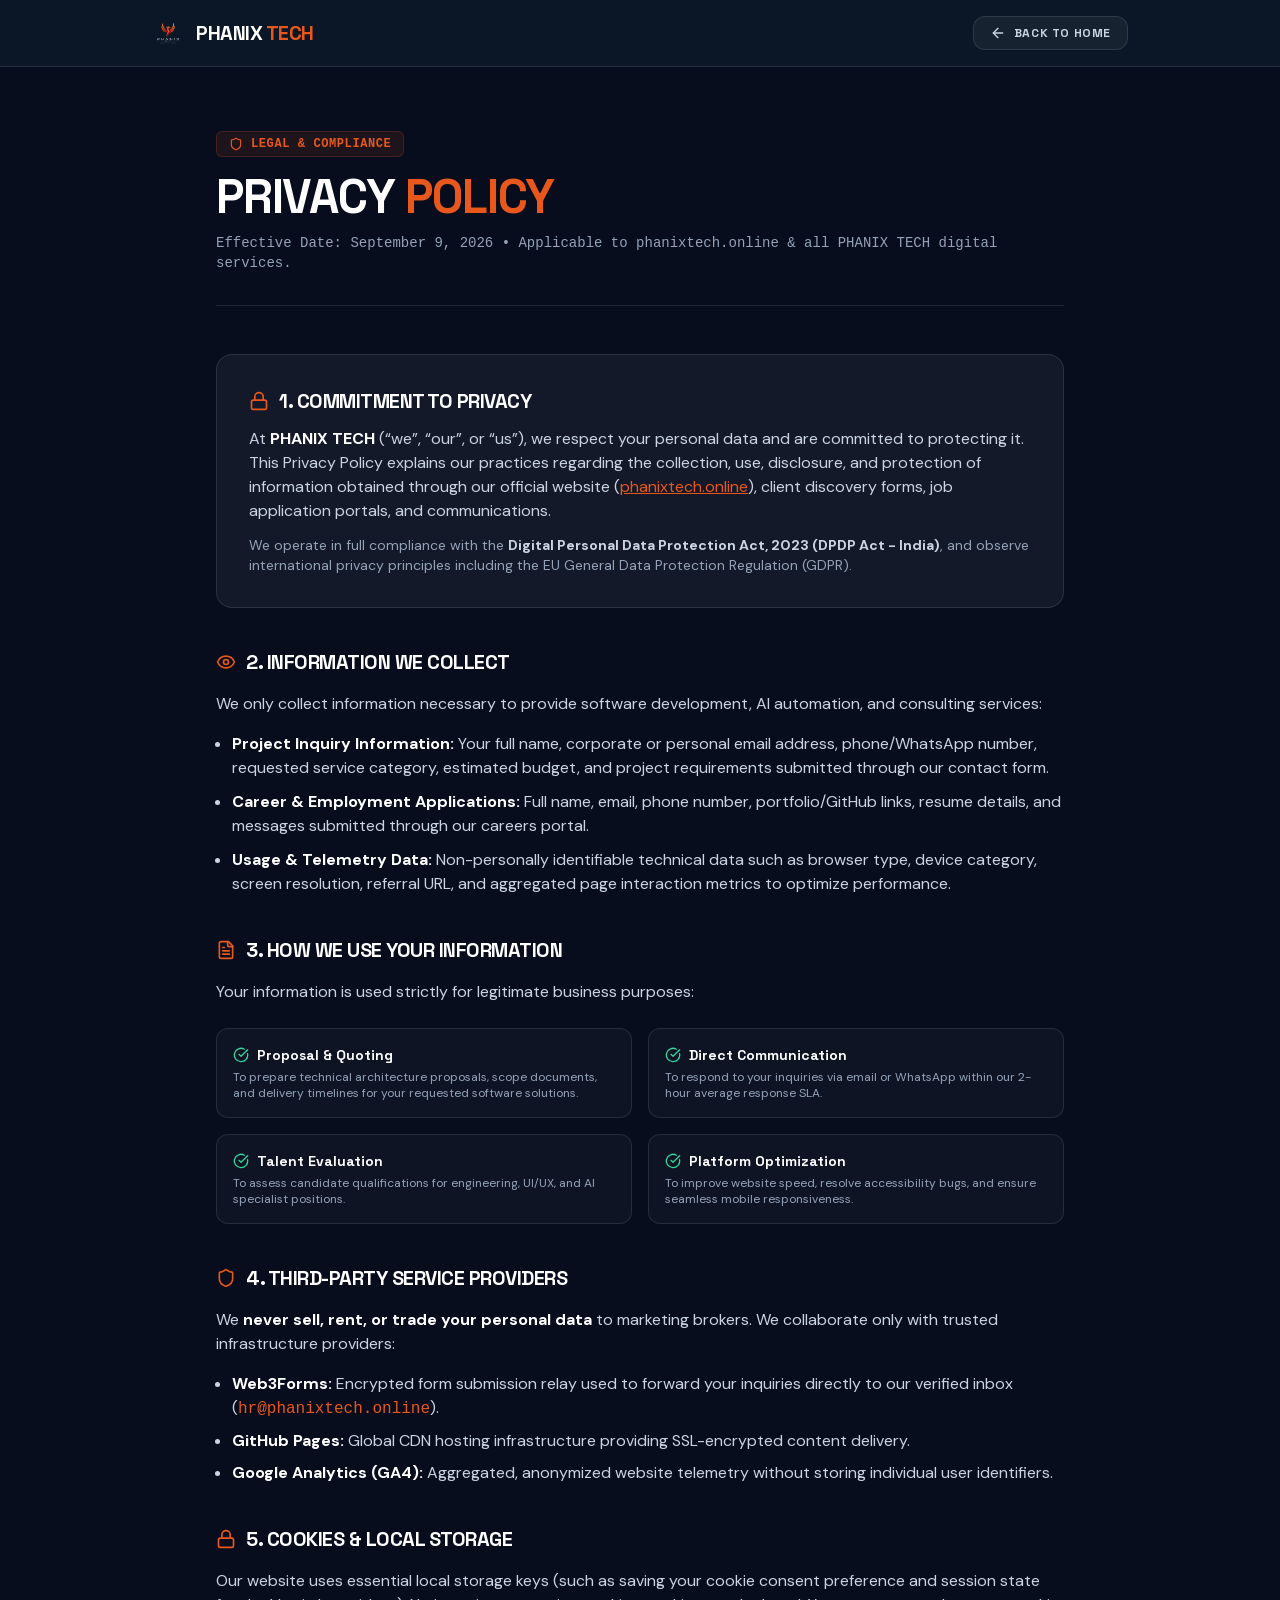
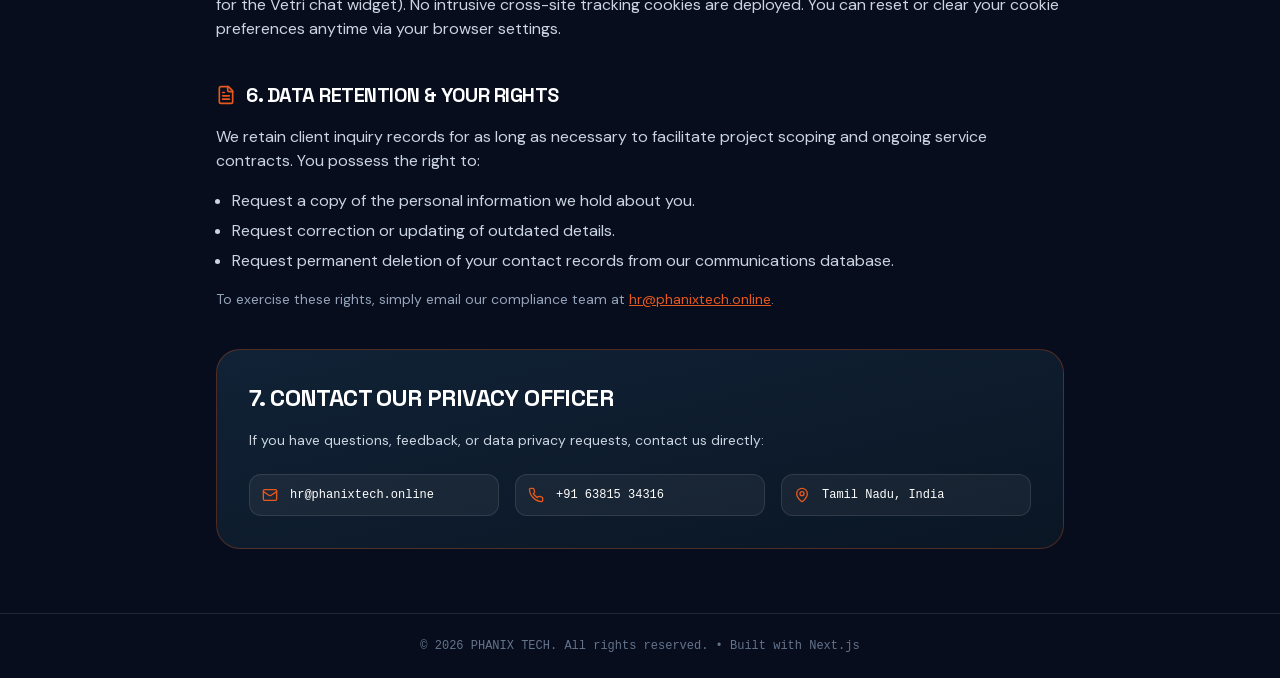
==== privacy/index.html @ a199fb68 "Deploy: Privacy Policy, Terms of Service, Custom 404, FAQ, Cookie Consent, Analytics, and A11y enhan" ====
<!DOCTYPE html><!--jfSgI5BWnpPfGUv2suIYx--><html lang="en" class="__variable_49a339 __variable_0eeb07 scroll-smooth"><head><meta charSet="utf-8"/><meta name="viewport" content="width=device-width, initial-scale=1"/><link rel="preload" as="image" href="/logo.png"/><link rel="stylesheet" href="/_next/static/css/935565c6f9d29721.css" data-precedence="next"/><link rel="preload" as="script" fetchPriority="low" href="/_next/static/chunks/webpack-b0b1627f0316878c.js"/><script src="/_next/static/chunks/4bd1b696-c023c6e3521b1417.js" async=""></script><script src="/_next/static/chunks/255-a70cfdedd3f61710.js" async=""></script><script src="/_next/static/chunks/main-app-d34550a352e0b92a.js" async=""></script><script src="/_next/static/chunks/619-ba102abea3e3d0e4.js" async=""></script><script src="/_next/static/chunks/15-647eaaa3224d9a34.js" async=""></script><script src="/_next/static/chunks/app/layout-637c2fea5d362749.js" async=""></script><script src="/_next/static/chunks/app/not-found-fe9af5b3223f5346.js" async=""></script><script src="/_next/static/chunks/app/privacy/page-56f212fd9b2b3a34.js" async=""></script><link rel="preload" href="https://www.googletagmanager.com/gtag/js?id=G-PHANIXTECH1" as="script"/><link rel="icon" type="image/png" href="/logo.png"/><title>Privacy Policy | PHANIX TECH</title><meta name="description" content="Privacy Policy and Data Protection standards of PHANIX TECH. Learn how we handle your inquiries, personal data, and website telemetry."/><meta name="author" content="PHANIX TECH"/><meta name="keywords" content="PHANIX TECH,phanixtech,web development company tamil nadu,ai automation agency,full stack developer portfolio,3d webgl website,react next.js studio"/><link rel="canonical" href="https://phanixtech.online/privacy"/><meta property="og:title" content="PHANIX TECH — Web Development, AI Automation &amp; Digital Experiences"/><meta property="og:description" content="Tamil Nadu&#x27;s premier digital studio for high-performance websites, 3D interactive web apps, AI chatbots &amp; mobile applications."/><meta property="og:url" content="https://phanixtech.online"/><meta property="og:site_name" content="PHANIX TECH"/><meta property="og:locale" content="en_US"/><meta property="og:image" content="https://phanixtech.online/logo.png"/><meta property="og:image:width" content="512"/><meta property="og:image:height" content="512"/><meta property="og:image:alt" content="PHANIX TECH Logo"/><meta property="og:type" content="website"/><meta name="twitter:card" content="summary_large_image"/><meta name="twitter:title" content="PHANIX TECH — Web Development, AI Automation &amp; Digital Experiences"/><meta name="twitter:description" content="High-performance websites, 3D interactive applications, AI automation &amp; mobile apps by PHANIX TECH."/><meta name="twitter:image" content="https://phanixtech.online/logo.png"/><script type="application/ld+json">{"@context":"https://schema.org","@graph":[{"@type":"Organization","@id":"https://phanixtech.online/#organization","name":"PHANIX TECH","alternateName":["phanixtech","Phanix Tech Studio"],"url":"https://phanixtech.online/","logo":"https://phanixtech.online/logo.png","telephone":"+916381534316","email":"hr@phanixtech.online","address":{"@type":"PostalAddress","addressRegion":"Tamil Nadu","addressCountry":"IN"}},{"@type":"WebSite","@id":"https://phanixtech.online/#website","url":"https://phanixtech.online/","name":"PHANIX TECH"}]}</script><script src="/_next/static/chunks/polyfills-42372ed130431b0a.js" noModule=""></script></head><body class="bg-[#070D1D] text-slate-100 antialiased selection:bg-[#E8581C] selection:text-white font-body"><div hidden=""><!--$--><!--/$--></div><div class="min-h-screen bg-[#070D1D] text-slate-200 font-body selection:bg-[#E8581C] selection:text-white"><header class="border-b border-white/10 bg-[#0D1B2A]/80 backdrop-blur-md sticky top-0 z-50"><div class="max-w-5xl mx-auto px-6 py-4 flex items-center justify-between"><a class="flex items-center gap-3 group" href="/"><img src="/logo.png" alt="PHANIX TECH Logo" class="w-8 h-8 object-contain group-hover:scale-105 transition-transform"/><span class="font-heading font-black text-xl text-white tracking-tight">PHANIX <span class="text-[#E8581C]">TECH</span></span></a><a class="inline-flex items-center gap-2 text-xs font-heading font-bold uppercase tracking-wider text-slate-300 hover:text-[#E8581C] bg-white/5 hover:bg-white/10 px-4 py-2 rounded-xl border border-white/10 transition-all" href="/"><svg xmlns="http://www.w3.org/2000/svg" width="24" height="24" viewBox="0 0 24 24" fill="none" stroke="currentColor" stroke-width="2" stroke-linecap="round" stroke-linejoin="round" class="lucide lucide-arrow-left w-4 h-4"><path d="m12 19-7-7 7-7"></path><path d="M19 12H5"></path></svg><span>Back to Home</span></a></div></header><main class="max-w-4xl mx-auto px-6 py-12 lg:py-16"><div class="mb-12 border-b border-white/10 pb-8"><div class="inline-flex items-center gap-2 px-3 py-1 rounded-md bg-[#E8581C]/10 text-[#E8581C] font-mono text-xs font-bold uppercase tracking-wider mb-4 border border-[#E8581C]/20"><svg xmlns="http://www.w3.org/2000/svg" width="24" height="24" viewBox="0 0 24 24" fill="none" stroke="currentColor" stroke-width="2" stroke-linecap="round" stroke-linejoin="round" class="lucide lucide-shield w-3.5 h-3.5"><path d="M20 13c0 5-3.5 7.5-7.66 8.95a1 1 0 0 1-.67-.01C7.5 20.5 4 18 4 13V6a1 1 0 0 1 1-1c2 0 4.5-1.2 6.24-2.72a1.17 1.17 0 0 1 1.52 0C14.51 3.81 17 5 19 5a1 1 0 0 1 1 1z"></path></svg><span>LEGAL &amp; COMPLIANCE</span></div><h1 class="font-heading text-4xl sm:text-5xl font-black text-white uppercase tracking-tight mb-3">PRIVACY <span class="text-[#E8581C]">POLICY</span></h1><p class="text-slate-400 text-sm font-mono">Effective Date: <!-- -->September 9, 2026<!-- --> • Applicable to phanixtech.online &amp; all PHANIX TECH digital services.</p></div><div class="space-y-10 text-slate-300 text-sm sm:text-base leading-relaxed font-body"><section class="bg-white/5 border border-white/10 p-6 sm:p-8 rounded-2xl"><h2 class="font-heading text-xl font-bold text-white uppercase tracking-tight flex items-center gap-2.5 mb-3"><svg xmlns="http://www.w3.org/2000/svg" width="24" height="24" viewBox="0 0 24 24" fill="none" stroke="currentColor" stroke-width="2" stroke-linecap="round" stroke-linejoin="round" class="lucide lucide-lock w-5 h-5 text-[#E8581C]"><rect width="18" height="11" x="3" y="11" rx="2" ry="2"></rect><path d="M7 11V7a5 5 0 0 1 10 0v4"></path></svg><span>1. Commitment to Privacy</span></h2><p>At <strong class="text-white">PHANIX TECH</strong> (“we”, “our”, or “us”), we respect your personal data and are committed to protecting it. This Privacy Policy explains our practices regarding the collection, use, disclosure, and protection of information obtained through our official website (<a href="https://phanixtech.online" class="text-[#E8581C] underline">phanixtech.online</a>), client discovery forms, job application portals, and communications.</p><p class="mt-3 text-xs sm:text-sm text-slate-400">We operate in full compliance with the <strong class="text-slate-300">Digital Personal Data Protection Act, 2023 (DPDP Act - India)</strong>, and observe international privacy principles including the EU General Data Protection Regulation (GDPR).</p></section><section class="space-y-4"><h2 class="font-heading text-xl font-bold text-white uppercase tracking-tight flex items-center gap-2.5"><svg xmlns="http://www.w3.org/2000/svg" width="24" height="24" viewBox="0 0 24 24" fill="none" stroke="currentColor" stroke-width="2" stroke-linecap="round" stroke-linejoin="round" class="lucide lucide-eye w-5 h-5 text-[#E8581C]"><path d="M2.062 12.348a1 1 0 0 1 0-.696 10.75 10.75 0 0 1 19.876 0 1 1 0 0 1 0 .696 10.75 10.75 0 0 1-19.876 0"></path><circle cx="12" cy="12" r="3"></circle></svg><span>2. Information We Collect</span></h2><p>We only collect information necessary to provide software development, AI automation, and consulting services:</p><ul class="space-y-2.5 ml-4 list-disc text-slate-300"><li><strong class="text-white">Project Inquiry Information:</strong> Your full name, corporate or personal email address, phone/WhatsApp number, requested service category, estimated budget, and project requirements submitted through our contact form.</li><li><strong class="text-white">Career &amp; Employment Applications:</strong> Full name, email, phone number, portfolio/GitHub links, resume details, and messages submitted through our careers portal.</li><li><strong class="text-white">Usage &amp; Telemetry Data:</strong> Non-personally identifiable technical data such as browser type, device category, screen resolution, referral URL, and aggregated page interaction metrics to optimize performance.</li></ul></section><section class="space-y-4"><h2 class="font-heading text-xl font-bold text-white uppercase tracking-tight flex items-center gap-2.5"><svg xmlns="http://www.w3.org/2000/svg" width="24" height="24" viewBox="0 0 24 24" fill="none" stroke="currentColor" stroke-width="2" stroke-linecap="round" stroke-linejoin="round" class="lucide lucide-file-text w-5 h-5 text-[#E8581C]"><path d="M15 2H6a2 2 0 0 0-2 2v16a2 2 0 0 0 2 2h12a2 2 0 0 0 2-2V7Z"></path><path d="M14 2v4a2 2 0 0 0 2 2h4"></path><path d="M10 9H8"></path><path d="M16 13H8"></path><path d="M16 17H8"></path></svg><span>3. How We Use Your Information</span></h2><p>Your information is used strictly for legitimate business purposes:</p><div class="grid grid-cols-1 sm:grid-cols-2 gap-4 pt-2"><div class="p-4 rounded-xl bg-white/[0.03] border border-white/10"><div class="flex items-center gap-2 text-white font-heading font-bold text-sm mb-1"><svg xmlns="http://www.w3.org/2000/svg" width="24" height="24" viewBox="0 0 24 24" fill="none" stroke="currentColor" stroke-width="2" stroke-linecap="round" stroke-linejoin="round" class="lucide lucide-circle-check-big w-4 h-4 text-emerald-400"><path d="M21.801 10A10 10 0 1 1 17 3.335"></path><path d="m9 11 3 3L22 4"></path></svg><span>Proposal &amp; Quoting</span></div><p class="text-xs text-slate-400">To prepare technical architecture proposals, scope documents, and delivery timelines for your requested software solutions.</p></div><div class="p-4 rounded-xl bg-white/[0.03] border border-white/10"><div class="flex items-center gap-2 text-white font-heading font-bold text-sm mb-1"><svg xmlns="http://www.w3.org/2000/svg" width="24" height="24" viewBox="0 0 24 24" fill="none" stroke="currentColor" stroke-width="2" stroke-linecap="round" stroke-linejoin="round" class="lucide lucide-circle-check-big w-4 h-4 text-emerald-400"><path d="M21.801 10A10 10 0 1 1 17 3.335"></path><path d="m9 11 3 3L22 4"></path></svg><span>Direct Communication</span></div><p class="text-xs text-slate-400">To respond to your inquiries via email or WhatsApp within our 2-hour average response SLA.</p></div><div class="p-4 rounded-xl bg-white/[0.03] border border-white/10"><div class="flex items-center gap-2 text-white font-heading font-bold text-sm mb-1"><svg xmlns="http://www.w3.org/2000/svg" width="24" height="24" viewBox="0 0 24 24" fill="none" stroke="currentColor" stroke-width="2" stroke-linecap="round" stroke-linejoin="round" class="lucide lucide-circle-check-big w-4 h-4 text-emerald-400"><path d="M21.801 10A10 10 0 1 1 17 3.335"></path><path d="m9 11 3 3L22 4"></path></svg><span>Talent Evaluation</span></div><p class="text-xs text-slate-400">To assess candidate qualifications for engineering, UI/UX, and AI specialist positions.</p></div><div class="p-4 rounded-xl bg-white/[0.03] border border-white/10"><div class="flex items-center gap-2 text-white font-heading font-bold text-sm mb-1"><svg xmlns="http://www.w3.org/2000/svg" width="24" height="24" viewBox="0 0 24 24" fill="none" stroke="currentColor" stroke-width="2" stroke-linecap="round" stroke-linejoin="round" class="lucide lucide-circle-check-big w-4 h-4 text-emerald-400"><path d="M21.801 10A10 10 0 1 1 17 3.335"></path><path d="m9 11 3 3L22 4"></path></svg><span>Platform Optimization</span></div><p class="text-xs text-slate-400">To improve website speed, resolve accessibility bugs, and ensure seamless mobile responsiveness.</p></div></div></section><section class="space-y-4"><h2 class="font-heading text-xl font-bold text-white uppercase tracking-tight flex items-center gap-2.5"><svg xmlns="http://www.w3.org/2000/svg" width="24" height="24" viewBox="0 0 24 24" fill="none" stroke="currentColor" stroke-width="2" stroke-linecap="round" stroke-linejoin="round" class="lucide lucide-shield w-5 h-5 text-[#E8581C]"><path d="M20 13c0 5-3.5 7.5-7.66 8.95a1 1 0 0 1-.67-.01C7.5 20.5 4 18 4 13V6a1 1 0 0 1 1-1c2 0 4.5-1.2 6.24-2.72a1.17 1.17 0 0 1 1.52 0C14.51 3.81 17 5 19 5a1 1 0 0 1 1 1z"></path></svg><span>4. Third-Party Service Providers</span></h2><p>We <strong class="text-white">never sell, rent, or trade your personal data</strong> to marketing brokers. We collaborate only with trusted infrastructure providers:</p><ul class="space-y-2 ml-4 list-disc text-slate-300"><li><strong class="text-white">Web3Forms:</strong> Encrypted form submission relay used to forward your inquiries directly to our verified inbox (<span class="text-[#E8581C] font-mono">hr@phanixtech.online</span>).</li><li><strong class="text-white">GitHub Pages:</strong> Global CDN hosting infrastructure providing SSL-encrypted content delivery.</li><li><strong class="text-white">Google Analytics (GA4):</strong> Aggregated, anonymized website telemetry without storing individual user identifiers.</li></ul></section><section class="space-y-4"><h2 class="font-heading text-xl font-bold text-white uppercase tracking-tight flex items-center gap-2.5"><svg xmlns="http://www.w3.org/2000/svg" width="24" height="24" viewBox="0 0 24 24" fill="none" stroke="currentColor" stroke-width="2" stroke-linecap="round" stroke-linejoin="round" class="lucide lucide-lock w-5 h-5 text-[#E8581C]"><rect width="18" height="11" x="3" y="11" rx="2" ry="2"></rect><path d="M7 11V7a5 5 0 0 1 10 0v4"></path></svg><span>5. Cookies &amp; Local Storage</span></h2><p>Our website uses essential local storage keys (such as saving your cookie consent preference and session state for the Vetri chat widget). No intrusive cross-site tracking cookies are deployed. You can reset or clear your cookie preferences anytime via your browser settings.</p></section><section class="space-y-4"><h2 class="font-heading text-xl font-bold text-white uppercase tracking-tight flex items-center gap-2.5"><svg xmlns="http://www.w3.org/2000/svg" width="24" height="24" viewBox="0 0 24 24" fill="none" stroke="currentColor" stroke-width="2" stroke-linecap="round" stroke-linejoin="round" class="lucide lucide-file-text w-5 h-5 text-[#E8581C]"><path d="M15 2H6a2 2 0 0 0-2 2v16a2 2 0 0 0 2 2h12a2 2 0 0 0 2-2V7Z"></path><path d="M14 2v4a2 2 0 0 0 2 2h4"></path><path d="M10 9H8"></path><path d="M16 13H8"></path><path d="M16 17H8"></path></svg><span>6. Data Retention &amp; Your Rights</span></h2><p>We retain client inquiry records for as long as necessary to facilitate project scoping and ongoing service contracts. You possess the right to:</p><ul class="space-y-1.5 ml-4 list-disc text-slate-300"><li>Request a copy of the personal information we hold about you.</li><li>Request correction or updating of outdated details.</li><li>Request permanent deletion of your contact records from our communications database.</li></ul><p class="mt-2 text-sm text-slate-400">To exercise these rights, simply email our compliance team at <a href="mailto:hr@phanixtech.online" class="text-[#E8581C] underline">hr@phanixtech.online</a>.</p></section><section class="p-8 rounded-3xl bg-gradient-to-br from-[#112236] to-[#0A1624] border border-[#E8581C]/30 space-y-4"><h2 class="font-heading text-2xl font-black text-white uppercase tracking-tight">7. Contact Our Privacy Officer</h2><p class="text-sm text-slate-300">If you have questions, feedback, or data privacy requests, contact us directly:</p><div class="grid grid-cols-1 sm:grid-cols-3 gap-4 pt-2 text-xs font-mono"><div class="flex items-center gap-3 p-3 rounded-xl bg-white/5 border border-white/10"><svg xmlns="http://www.w3.org/2000/svg" width="24" height="24" viewBox="0 0 24 24" fill="none" stroke="currentColor" stroke-width="2" stroke-linecap="round" stroke-linejoin="round" class="lucide lucide-mail w-4 h-4 text-[#E8581C]"><rect width="20" height="16" x="2" y="4" rx="2"></rect><path d="m22 7-8.97 5.7a1.94 1.94 0 0 1-2.06 0L2 7"></path></svg><a href="mailto:hr@phanixtech.online" class="text-white hover:text-[#E8581C] transition-colors">hr@phanixtech.online</a></div><div class="flex items-center gap-3 p-3 rounded-xl bg-white/5 border border-white/10"><svg xmlns="http://www.w3.org/2000/svg" width="24" height="24" viewBox="0 0 24 24" fill="none" stroke="currentColor" stroke-width="2" stroke-linecap="round" stroke-linejoin="round" class="lucide lucide-phone w-4 h-4 text-[#E8581C]"><path d="M22 16.92v3a2 2 0 0 1-2.18 2 19.79 19.79 0 0 1-8.63-3.07 19.5 19.5 0 0 1-6-6 19.79 19.79 0 0 1-3.07-8.67A2 2 0 0 1 4.11 2h3a2 2 0 0 1 2 1.72 12.84 12.84 0 0 0 .7 2.81 2 2 0 0 1-.45 2.11L8.09 9.91a16 16 0 0 0 6 6l1.27-1.27a2 2 0 0 1 2.11-.45 12.84 12.84 0 0 0 2.81.7A2 2 0 0 1 22 16.92z"></path></svg><a href="tel:+916381534316" class="text-white hover:text-[#E8581C] transition-colors">+91 63815 34316</a></div><div class="flex items-center gap-3 p-3 rounded-xl bg-white/5 border border-white/10"><svg xmlns="http://www.w3.org/2000/svg" width="24" height="24" viewBox="0 0 24 24" fill="none" stroke="currentColor" stroke-width="2" stroke-linecap="round" stroke-linejoin="round" class="lucide lucide-map-pin w-4 h-4 text-[#E8581C]"><path d="M20 10c0 4.993-5.539 10.193-7.399 11.799a1 1 0 0 1-1.202 0C9.539 20.193 4 14.993 4 10a8 8 0 0 1 16 0"></path><circle cx="12" cy="10" r="3"></circle></svg><span class="text-white">Tamil Nadu, India</span></div></div></section></div></main><footer class="border-t border-white/10 py-6 text-center text-xs text-slate-500 font-mono">© <!-- -->2026<!-- --> PHANIX TECH. All rights reserved. • Built with Next.js</footer></div><!--$--><!--/$--><script src="/_next/static/chunks/webpack-b0b1627f0316878c.js" id="_R_" async=""></script><script>(self.__next_f=self.__next_f||[]).push([0])</script><script>self.__next_f.push([1,"1:\"$Sreact.fragment\"\n2:I[2289,[\"619\",\"static/chunks/619-ba102abea3e3d0e4.js\",\"15\",\"static/chunks/15-647eaaa3224d9a34.js\",\"177\",\"static/chunks/app/layout-637c2fea5d362749.js\"],\"default\"]\n3:I[9766,[],\"\"]\n4:I[8924,[],\"\"]\n5:I[3135,[\"619\",\"static/chunks/619-ba102abea3e3d0e4.js\",\"345\",\"static/chunks/app/not-found-fe9af5b3223f5346.js\"],\"default\"]\n6:I[4186,[\"619\",\"static/chunks/619-ba102abea3e3d0e4.js\",\"15\",\"static/chunks/15-647eaaa3224d9a34.js\",\"177\",\"static/chunks/app/layout-637c2fea5d362749.js\"],\"default\"]\n7:I[9079,[\"619\",\"static/chunks/619-ba102abea3e3d0e4.js\",\"15\",\"static/chunks/15-647eaaa3224d9a34.js\",\"177\",\"static/chunks/app/layout-637c2fea5d362749.js\"],\"default\"]\n8:I[2619,[\"619\",\"static/chunks/619-ba102abea3e3d0e4.js\",\"877\",\"static/chunks/app/privacy/page-56f212fd9b2b3a34.js\"],\"\"]\nf:I[7150,[],\"\"]\n:HL[\"/_next/static/css/935565c6f9d29721.css\",\"style\"]\n"])</script><script>self.__next_f.push([1,"0:{\"P\":null,\"b\":\"jfSgI5BWnpPfGUv2suIYx\",\"p\":\"\",\"c\":[\"\",\"privacy\"],\"i\":false,\"f\":[[[\"\",{\"children\":[\"privacy\",{\"children\":[\"__PAGE__\",{}]}]},\"$undefined\",\"$undefined\",true],[\"\",[\"$\",\"$1\",\"c\",{\"children\":[[[\"$\",\"link\",\"0\",{\"rel\":\"stylesheet\",\"href\":\"/_next/static/css/935565c6f9d29721.css\",\"precedence\":\"next\",\"crossOrigin\":\"$undefined\",\"nonce\":\"$undefined\"}]],[\"$\",\"html\",null,{\"lang\":\"en\",\"className\":\"__variable_49a339 __variable_0eeb07 scroll-smooth\",\"children\":[[\"$\",\"head\",null,{\"children\":[[\"$\",\"link\",null,{\"rel\":\"icon\",\"type\":\"image/png\",\"href\":\"/logo.png\"}],[\"$\",\"script\",null,{\"type\":\"application/ld+json\",\"dangerouslySetInnerHTML\":{\"__html\":\"{\\\"@context\\\":\\\"https://schema.org\\\",\\\"@graph\\\":[{\\\"@type\\\":\\\"Organization\\\",\\\"@id\\\":\\\"https://phanixtech.online/#organization\\\",\\\"name\\\":\\\"PHANIX TECH\\\",\\\"alternateName\\\":[\\\"phanixtech\\\",\\\"Phanix Tech Studio\\\"],\\\"url\\\":\\\"https://phanixtech.online/\\\",\\\"logo\\\":\\\"https://phanixtech.online/logo.png\\\",\\\"telephone\\\":\\\"+916381534316\\\",\\\"email\\\":\\\"hr@phanixtech.online\\\",\\\"address\\\":{\\\"@type\\\":\\\"PostalAddress\\\",\\\"addressRegion\\\":\\\"Tamil Nadu\\\",\\\"addressCountry\\\":\\\"IN\\\"}},{\\\"@type\\\":\\\"WebSite\\\",\\\"@id\\\":\\\"https://phanixtech.online/#website\\\",\\\"url\\\":\\\"https://phanixtech.online/\\\",\\\"name\\\":\\\"PHANIX TECH\\\"}]}\"}}]]}],[\"$\",\"body\",null,{\"className\":\"bg-[#070D1D] text-slate-100 antialiased selection:bg-[#E8581C] selection:text-white font-body\",\"children\":[[\"$\",\"$L2\",null,{}],[\"$\",\"$L3\",null,{\"parallelRouterKey\":\"children\",\"error\":\"$undefined\",\"errorStyles\":\"$undefined\",\"errorScripts\":\"$undefined\",\"template\":[\"$\",\"$L4\",null,{}],\"templateStyles\":\"$undefined\",\"templateScripts\":\"$undefined\",\"notFound\":[[\"$\",\"$L5\",null,{}],[]],\"forbidden\":\"$undefined\",\"unauthorized\":\"$undefined\"}],[\"$\",\"$L6\",null,{}],[\"$\",\"$L7\",null,{}]]}]]}]]}],{\"children\":[\"privacy\",[\"$\",\"$1\",\"c\",{\"children\":[null,[\"$\",\"$L3\",null,{\"parallelRouterKey\":\"children\",\"error\":\"$undefined\",\"errorStyles\":\"$undefined\",\"errorScripts\":\"$undefined\",\"template\":[\"$\",\"$L4\",null,{}],\"templateStyles\":\"$undefined\",\"templateScripts\":\"$undefined\",\"notFound\":\"$undefined\",\"forbidden\":\"$undefined\",\"unauthorized\":\"$undefined\"}]]}],{\"children\":[\"__PAGE__\",[\"$\",\"$1\",\"c\",{\"children\":[[\"$\",\"div\",null,{\"className\":\"min-h-screen bg-[#070D1D] text-slate-200 font-body selection:bg-[#E8581C] selection:text-white\",\"children\":[[\"$\",\"header\",null,{\"className\":\"border-b border-white/10 bg-[#0D1B2A]/80 backdrop-blur-md sticky top-0 z-50\",\"children\":[\"$\",\"div\",null,{\"className\":\"max-w-5xl mx-auto px-6 py-4 flex items-center justify-between\",\"children\":[[\"$\",\"$L8\",null,{\"href\":\"/\",\"className\":\"flex items-center gap-3 group\",\"children\":[[\"$\",\"img\",null,{\"src\":\"/logo.png\",\"alt\":\"PHANIX TECH Logo\",\"className\":\"w-8 h-8 object-contain group-hover:scale-105 transition-transform\"}],[\"$\",\"span\",null,{\"className\":\"font-heading font-black text-xl text-white tracking-tight\",\"children\":[\"PHANIX \",[\"$\",\"span\",null,{\"className\":\"text-[#E8581C]\",\"children\":\"TECH\"}]]}]]}],[\"$\",\"$L8\",null,{\"href\":\"/\",\"className\":\"inline-flex items-center gap-2 text-xs font-heading font-bold uppercase tracking-wider text-slate-300 hover:text-[#E8581C] bg-white/5 hover:bg-white/10 px-4 py-2 rounded-xl border border-white/10 transition-all\",\"children\":[[\"$\",\"svg\",null,{\"ref\":\"$undefined\",\"xmlns\":\"http://www.w3.org/2000/svg\",\"width\":24,\"height\":24,\"viewBox\":\"0 0 24 24\",\"fill\":\"none\",\"stroke\":\"currentColor\",\"strokeWidth\":2,\"strokeLinecap\":\"round\",\"strokeLinejoin\":\"round\",\"className\":\"lucide lucide-arrow-left w-4 h-4\",\"children\":[[\"$\",\"path\",\"1l729n\",{\"d\":\"m12 19-7-7 7-7\"}],[\"$\",\"path\",\"x3x0zl\",{\"d\":\"M19 12H5\"}],\"$undefined\"]}],[\"$\",\"span\",null,{\"children\":\"Back to Home\"}]]}]]}]}],[\"$\",\"main\",null,{\"className\":\"max-w-4xl mx-auto px-6 py-12 lg:py-16\",\"children\":[[\"$\",\"div\",null,{\"className\":\"mb-12 border-b border-white/10 pb-8\",\"children\":[[\"$\",\"div\",null,{\"className\":\"inline-flex items-center gap-2 px-3 py-1 rounded-md bg-[#E8581C]/10 text-[#E8581C] font-mono text-xs font-bold uppercase tracking-wider mb-4 border border-[#E8581C]/20\",\"children\":[[\"$\",\"svg\",null,{\"ref\":\"$undefined\",\"xmlns\":\"http://www.w3.org/2000/svg\",\"width\":24,\"height\":24,\"viewBox\":\"0 0 24 24\",\"fill\":\"none\",\"stroke\":\"currentColor\",\"strokeWidth\":2,\"strokeLinecap\":\"round\",\"strokeLinejoin\":\"round\",\"className\":\"lucide lucide-shield w-3.5 h-3.5\",\"children\":[[\"$\",\"path\",\"oel41y\",{\"d\":\"M20 13c0 5-3.5 7.5-7.66 8.95a1 1 0 0 1-.67-.01C7.5 20.5 4 18 4 13V6a1 1 0 0 1 1-1c2 0 4.5-1.2 6.24-2.72a1.17 1.17 0 0 1 1.52 0C14.51 3.81 17 5 19 5a1 1 0 0 1 1 1z\"}],\"$undefined\"]}],[\"$\",\"span\",null,{\"children\":\"LEGAL \u0026 COMPLIANCE\"}]]}],\"$L9\",\"$La\"]}],\"$Lb\"]}],\"$Lc\"]}],null,\"$Ld\"]}],{},null,false]},null,false]},null,false],\"$Le\",false]],\"m\":\"$undefined\",\"G\":[\"$f\",[]],\"s\":false,\"S\":true}\n"])</script><script>self.__next_f.push([1,"1c:I[4431,[],\"OutletBoundary\"]\n1e:I[5278,[],\"AsyncMetadataOutlet\"]\n20:I[4431,[],\"ViewportBoundary\"]\n22:I[4431,[],\"MetadataBoundary\"]\n23:\"$Sreact.suspense\"\n9:[\"$\",\"h1\",null,{\"className\":\"font-heading text-4xl sm:text-5xl font-black text-white uppercase tracking-tight mb-3\",\"children\":[\"PRIVACY \",[\"$\",\"span\",null,{\"className\":\"text-[#E8581C]\",\"children\":\"POLICY\"}]]}]\na:[\"$\",\"p\",null,{\"className\":\"text-slate-400 text-sm font-mono\",\"children\":[\"Effective Date: \",\"September 9, 2026\",\" • Applicable to phanixtech.online \u0026 all PHANIX TECH digital services.\"]}]\n"])</script><script>self.__next_f.push([1,"b:[\"$\",\"div\",null,{\"className\":\"space-y-10 text-slate-300 text-sm sm:text-base leading-relaxed font-body\",\"children\":[[\"$\",\"section\",null,{\"className\":\"bg-white/5 border border-white/10 p-6 sm:p-8 rounded-2xl\",\"children\":[[\"$\",\"h2\",null,{\"className\":\"font-heading text-xl font-bold text-white uppercase tracking-tight flex items-center gap-2.5 mb-3\",\"children\":[[\"$\",\"svg\",null,{\"ref\":\"$undefined\",\"xmlns\":\"http://www.w3.org/2000/svg\",\"width\":24,\"height\":24,\"viewBox\":\"0 0 24 24\",\"fill\":\"none\",\"stroke\":\"currentColor\",\"strokeWidth\":2,\"strokeLinecap\":\"round\",\"strokeLinejoin\":\"round\",\"className\":\"lucide lucide-lock w-5 h-5 text-[#E8581C]\",\"children\":[[\"$\",\"rect\",\"1w4ew1\",{\"width\":\"18\",\"height\":\"11\",\"x\":\"3\",\"y\":\"11\",\"rx\":\"2\",\"ry\":\"2\"}],[\"$\",\"path\",\"fwvmzm\",{\"d\":\"M7 11V7a5 5 0 0 1 10 0v4\"}],\"$undefined\"]}],[\"$\",\"span\",null,{\"children\":\"1. Commitment to Privacy\"}]]}],[\"$\",\"p\",null,{\"children\":[\"At \",[\"$\",\"strong\",null,{\"className\":\"text-white\",\"children\":\"PHANIX TECH\"}],\" (“we”, “our”, or “us”), we respect your personal data and are committed to protecting it. This Privacy Policy explains our practices regarding the collection, use, disclosure, and protection of information obtained through our official website (\",[\"$\",\"a\",null,{\"href\":\"https://phanixtech.online\",\"className\":\"text-[#E8581C] underline\",\"children\":\"phanixtech.online\"}],\"), client discovery forms, job application portals, and communications.\"]}],[\"$\",\"p\",null,{\"className\":\"mt-3 text-xs sm:text-sm text-slate-400\",\"children\":[\"We operate in full compliance with the \",[\"$\",\"strong\",null,{\"className\":\"text-slate-300\",\"children\":\"Digital Personal Data Protection Act, 2023 (DPDP Act - India)\"}],\", and observe international privacy principles including the EU General Data Protection Regulation (GDPR).\"]}]]}],[\"$\",\"section\",null,{\"className\":\"space-y-4\",\"children\":[[\"$\",\"h2\",null,{\"className\":\"font-heading text-xl font-bold text-white uppercase tracking-tight flex items-center gap-2.5\",\"children\":[[\"$\",\"svg\",null,{\"ref\":\"$undefined\",\"xmlns\":\"http://www.w3.org/2000/svg\",\"width\":24,\"height\":24,\"viewBox\":\"0 0 24 24\",\"fill\":\"none\",\"stroke\":\"currentColor\",\"strokeWidth\":2,\"strokeLinecap\":\"round\",\"strokeLinejoin\":\"round\",\"className\":\"lucide lucide-eye w-5 h-5 text-[#E8581C]\",\"children\":[[\"$\",\"path\",\"1nclc0\",{\"d\":\"M2.062 12.348a1 1 0 0 1 0-.696 10.75 10.75 0 0 1 19.876 0 1 1 0 0 1 0 .696 10.75 10.75 0 0 1-19.876 0\"}],[\"$\",\"circle\",\"1v7zrd\",{\"cx\":\"12\",\"cy\":\"12\",\"r\":\"3\"}],\"$undefined\"]}],[\"$\",\"span\",null,{\"children\":\"2. Information We Collect\"}]]}],[\"$\",\"p\",null,{\"children\":\"We only collect information necessary to provide software development, AI automation, and consulting services:\"}],[\"$\",\"ul\",null,{\"className\":\"space-y-2.5 ml-4 list-disc text-slate-300\",\"children\":[[\"$\",\"li\",null,{\"children\":[[\"$\",\"strong\",null,{\"className\":\"text-white\",\"children\":\"Project Inquiry Information:\"}],\" Your full name, corporate or personal email address, phone/WhatsApp number, requested service category, estimated budget, and project requirements submitted through our contact form.\"]}],[\"$\",\"li\",null,{\"children\":[[\"$\",\"strong\",null,{\"className\":\"text-white\",\"children\":\"Career \u0026 Employment Applications:\"}],\" Full name, email, phone number, portfolio/GitHub links, resume details, and messages submitted through our careers portal.\"]}],[\"$\",\"li\",null,{\"children\":[[\"$\",\"strong\",null,{\"className\":\"text-white\",\"children\":\"Usage \u0026 Telemetry Data:\"}],\" Non-personally identifiable technical data such as browser type, device category, screen resolution, referral URL, and aggregated page interaction metrics to optimize performance.\"]}]]}]]}],[\"$\",\"section\",null,{\"className\":\"space-y-4\",\"children\":[[\"$\",\"h2\",null,{\"className\":\"font-heading text-xl font-bold text-white uppercase tracking-tight flex items-center gap-2.5\",\"children\":[[\"$\",\"svg\",null,{\"ref\":\"$undefined\",\"xmlns\":\"http://www.w3.org/2000/svg\",\"width\":24,\"height\":24,\"viewBox\":\"0 0 24 24\",\"fill\":\"none\",\"stroke\":\"currentColor\",\"strokeWidth\":2,\"strokeLinecap\":\"round\",\"strokeLinejoin\":\"round\",\"className\":\"lucide lucide-file-text w-5 h-5 text-[#E8581C]\",\"children\":[\"$L10\",\"$L11\",\"$L12\",\"$L13\",\"$L14\",\"$undefined\"]}],\"$L15\"]}],\"$L16\",\"$L17\"]}],\"$L18\",\"$L19\",\"$L1a\",\"$L1b\"]}]\n"])</script><script>self.__next_f.push([1,"c:[\"$\",\"footer\",null,{\"className\":\"border-t border-white/10 py-6 text-center text-xs text-slate-500 font-mono\",\"children\":[\"© \",2026,\" PHANIX TECH. All rights reserved. • Built with Next.js\"]}]\nd:[\"$\",\"$L1c\",null,{\"children\":[\"$L1d\",[\"$\",\"$L1e\",null,{\"promise\":\"$@1f\"}]]}]\ne:[\"$\",\"$1\",\"h\",{\"children\":[null,[[\"$\",\"$L20\",null,{\"children\":\"$L21\"}],null],[\"$\",\"$L22\",null,{\"children\":[\"$\",\"div\",null,{\"hidden\":true,\"children\":[\"$\",\"$23\",null,{\"fallback\":null,\"children\":\"$L24\"}]}]}]]}]\n"])</script><script>self.__next_f.push([1,"10:[\"$\",\"path\",\"1rqfz7\",{\"d\":\"M15 2H6a2 2 0 0 0-2 2v16a2 2 0 0 0 2 2h12a2 2 0 0 0 2-2V7Z\"}]\n11:[\"$\",\"path\",\"tnqrlb\",{\"d\":\"M14 2v4a2 2 0 0 0 2 2h4\"}]\n12:[\"$\",\"path\",\"b1mrlr\",{\"d\":\"M10 9H8\"}]\n13:[\"$\",\"path\",\"t4e002\",{\"d\":\"M16 13H8\"}]\n14:[\"$\",\"path\",\"z1uh3a\",{\"d\":\"M16 17H8\"}]\n15:[\"$\",\"span\",null,{\"children\":\"3. How We Use Your Information\"}]\n16:[\"$\",\"p\",null,{\"children\":\"Your information is used strictly for legitimate business purposes:\"}]\n"])</script><script>self.__next_f.push([1,"17:[\"$\",\"div\",null,{\"className\":\"grid grid-cols-1 sm:grid-cols-2 gap-4 pt-2\",\"children\":[[\"$\",\"div\",null,{\"className\":\"p-4 rounded-xl bg-white/[0.03] border border-white/10\",\"children\":[[\"$\",\"div\",null,{\"className\":\"flex items-center gap-2 text-white font-heading font-bold text-sm mb-1\",\"children\":[[\"$\",\"svg\",null,{\"ref\":\"$undefined\",\"xmlns\":\"http://www.w3.org/2000/svg\",\"width\":24,\"height\":24,\"viewBox\":\"0 0 24 24\",\"fill\":\"none\",\"stroke\":\"currentColor\",\"strokeWidth\":2,\"strokeLinecap\":\"round\",\"strokeLinejoin\":\"round\",\"className\":\"lucide lucide-circle-check-big w-4 h-4 text-emerald-400\",\"children\":[[\"$\",\"path\",\"yps3ct\",{\"d\":\"M21.801 10A10 10 0 1 1 17 3.335\"}],[\"$\",\"path\",\"1pflzl\",{\"d\":\"m9 11 3 3L22 4\"}],\"$undefined\"]}],[\"$\",\"span\",null,{\"children\":\"Proposal \u0026 Quoting\"}]]}],[\"$\",\"p\",null,{\"className\":\"text-xs text-slate-400\",\"children\":\"To prepare technical architecture proposals, scope documents, and delivery timelines for your requested software solutions.\"}]]}],[\"$\",\"div\",null,{\"className\":\"p-4 rounded-xl bg-white/[0.03] border border-white/10\",\"children\":[[\"$\",\"div\",null,{\"className\":\"flex items-center gap-2 text-white font-heading font-bold text-sm mb-1\",\"children\":[[\"$\",\"svg\",null,{\"ref\":\"$undefined\",\"xmlns\":\"http://www.w3.org/2000/svg\",\"width\":24,\"height\":24,\"viewBox\":\"0 0 24 24\",\"fill\":\"none\",\"stroke\":\"currentColor\",\"strokeWidth\":2,\"strokeLinecap\":\"round\",\"strokeLinejoin\":\"round\",\"className\":\"lucide lucide-circle-check-big w-4 h-4 text-emerald-400\",\"children\":[[\"$\",\"path\",\"yps3ct\",{\"d\":\"M21.801 10A10 10 0 1 1 17 3.335\"}],[\"$\",\"path\",\"1pflzl\",{\"d\":\"m9 11 3 3L22 4\"}],\"$undefined\"]}],[\"$\",\"span\",null,{\"children\":\"Direct Communication\"}]]}],[\"$\",\"p\",null,{\"className\":\"text-xs text-slate-400\",\"children\":\"To respond to your inquiries via email or WhatsApp within our 2-hour average response SLA.\"}]]}],[\"$\",\"div\",null,{\"className\":\"p-4 rounded-xl bg-white/[0.03] border border-white/10\",\"children\":[[\"$\",\"div\",null,{\"className\":\"flex items-center gap-2 text-white font-heading font-bold text-sm mb-1\",\"children\":[[\"$\",\"svg\",null,{\"ref\":\"$undefined\",\"xmlns\":\"http://www.w3.org/2000/svg\",\"width\":24,\"height\":24,\"viewBox\":\"0 0 24 24\",\"fill\":\"none\",\"stroke\":\"currentColor\",\"strokeWidth\":2,\"strokeLinecap\":\"round\",\"strokeLinejoin\":\"round\",\"className\":\"lucide lucide-circle-check-big w-4 h-4 text-emerald-400\",\"children\":[[\"$\",\"path\",\"yps3ct\",{\"d\":\"M21.801 10A10 10 0 1 1 17 3.335\"}],[\"$\",\"path\",\"1pflzl\",{\"d\":\"m9 11 3 3L22 4\"}],\"$undefined\"]}],[\"$\",\"span\",null,{\"children\":\"Talent Evaluation\"}]]}],[\"$\",\"p\",null,{\"className\":\"text-xs text-slate-400\",\"children\":\"To assess candidate qualifications for engineering, UI/UX, and AI specialist positions.\"}]]}],[\"$\",\"div\",null,{\"className\":\"p-4 rounded-xl bg-white/[0.03] border border-white/10\",\"children\":[[\"$\",\"div\",null,{\"className\":\"flex items-center gap-2 text-white font-heading font-bold text-sm mb-1\",\"children\":[[\"$\",\"svg\",null,{\"ref\":\"$undefined\",\"xmlns\":\"http://www.w3.org/2000/svg\",\"width\":24,\"height\":24,\"viewBox\":\"0 0 24 24\",\"fill\":\"none\",\"stroke\":\"currentColor\",\"strokeWidth\":2,\"strokeLinecap\":\"round\",\"strokeLinejoin\":\"round\",\"className\":\"lucide lucide-circle-check-big w-4 h-4 text-emerald-400\",\"children\":[[\"$\",\"path\",\"yps3ct\",{\"d\":\"M21.801 10A10 10 0 1 1 17 3.335\"}],[\"$\",\"path\",\"1pflzl\",{\"d\":\"m9 11 3 3L22 4\"}],\"$undefined\"]}],[\"$\",\"span\",null,{\"children\":\"Platform Optimization\"}]]}],[\"$\",\"p\",null,{\"className\":\"text-xs text-slate-400\",\"children\":\"To improve website speed, resolve accessibility bugs, and ensure seamless mobile responsiveness.\"}]]}]]}]\n"])</script><script>self.__next_f.push([1,"18:[\"$\",\"section\",null,{\"className\":\"space-y-4\",\"children\":[[\"$\",\"h2\",null,{\"className\":\"font-heading text-xl font-bold text-white uppercase tracking-tight flex items-center gap-2.5\",\"children\":[[\"$\",\"svg\",null,{\"ref\":\"$undefined\",\"xmlns\":\"http://www.w3.org/2000/svg\",\"width\":24,\"height\":24,\"viewBox\":\"0 0 24 24\",\"fill\":\"none\",\"stroke\":\"currentColor\",\"strokeWidth\":2,\"strokeLinecap\":\"round\",\"strokeLinejoin\":\"round\",\"className\":\"lucide lucide-shield w-5 h-5 text-[#E8581C]\",\"children\":[[\"$\",\"path\",\"oel41y\",{\"d\":\"M20 13c0 5-3.5 7.5-7.66 8.95a1 1 0 0 1-.67-.01C7.5 20.5 4 18 4 13V6a1 1 0 0 1 1-1c2 0 4.5-1.2 6.24-2.72a1.17 1.17 0 0 1 1.52 0C14.51 3.81 17 5 19 5a1 1 0 0 1 1 1z\"}],\"$undefined\"]}],[\"$\",\"span\",null,{\"children\":\"4. Third-Party Service Providers\"}]]}],[\"$\",\"p\",null,{\"children\":[\"We \",[\"$\",\"strong\",null,{\"className\":\"text-white\",\"children\":\"never sell, rent, or trade your personal data\"}],\" to marketing brokers. We collaborate only with trusted infrastructure providers:\"]}],[\"$\",\"ul\",null,{\"className\":\"space-y-2 ml-4 list-disc text-slate-300\",\"children\":[[\"$\",\"li\",null,{\"children\":[[\"$\",\"strong\",null,{\"className\":\"text-white\",\"children\":\"Web3Forms:\"}],\" Encrypted form submission relay used to forward your inquiries directly to our verified inbox (\",[\"$\",\"span\",null,{\"className\":\"text-[#E8581C] font-mono\",\"children\":\"hr@phanixtech.online\"}],\").\"]}],[\"$\",\"li\",null,{\"children\":[[\"$\",\"strong\",null,{\"className\":\"text-white\",\"children\":\"GitHub Pages:\"}],\" Global CDN hosting infrastructure providing SSL-encrypted content delivery.\"]}],[\"$\",\"li\",null,{\"children\":[[\"$\",\"strong\",null,{\"className\":\"text-white\",\"children\":\"Google Analytics (GA4):\"}],\" Aggregated, anonymized website telemetry without storing individual user identifiers.\"]}]]}]]}]\n"])</script><script>self.__next_f.push([1,"19:[\"$\",\"section\",null,{\"className\":\"space-y-4\",\"children\":[[\"$\",\"h2\",null,{\"className\":\"font-heading text-xl font-bold text-white uppercase tracking-tight flex items-center gap-2.5\",\"children\":[[\"$\",\"svg\",null,{\"ref\":\"$undefined\",\"xmlns\":\"http://www.w3.org/2000/svg\",\"width\":24,\"height\":24,\"viewBox\":\"0 0 24 24\",\"fill\":\"none\",\"stroke\":\"currentColor\",\"strokeWidth\":2,\"strokeLinecap\":\"round\",\"strokeLinejoin\":\"round\",\"className\":\"lucide lucide-lock w-5 h-5 text-[#E8581C]\",\"children\":[[\"$\",\"rect\",\"1w4ew1\",{\"width\":\"18\",\"height\":\"11\",\"x\":\"3\",\"y\":\"11\",\"rx\":\"2\",\"ry\":\"2\"}],[\"$\",\"path\",\"fwvmzm\",{\"d\":\"M7 11V7a5 5 0 0 1 10 0v4\"}],\"$undefined\"]}],[\"$\",\"span\",null,{\"children\":\"5. Cookies \u0026 Local Storage\"}]]}],[\"$\",\"p\",null,{\"children\":\"Our website uses essential local storage keys (such as saving your cookie consent preference and session state for the Vetri chat widget). No intrusive cross-site tracking cookies are deployed. You can reset or clear your cookie preferences anytime via your browser settings.\"}]]}]\n"])</script><script>self.__next_f.push([1,"1a:[\"$\",\"section\",null,{\"className\":\"space-y-4\",\"children\":[[\"$\",\"h2\",null,{\"className\":\"font-heading text-xl font-bold text-white uppercase tracking-tight flex items-center gap-2.5\",\"children\":[[\"$\",\"svg\",null,{\"ref\":\"$undefined\",\"xmlns\":\"http://www.w3.org/2000/svg\",\"width\":24,\"height\":24,\"viewBox\":\"0 0 24 24\",\"fill\":\"none\",\"stroke\":\"currentColor\",\"strokeWidth\":2,\"strokeLinecap\":\"round\",\"strokeLinejoin\":\"round\",\"className\":\"lucide lucide-file-text w-5 h-5 text-[#E8581C]\",\"children\":[[\"$\",\"path\",\"1rqfz7\",{\"d\":\"M15 2H6a2 2 0 0 0-2 2v16a2 2 0 0 0 2 2h12a2 2 0 0 0 2-2V7Z\"}],[\"$\",\"path\",\"tnqrlb\",{\"d\":\"M14 2v4a2 2 0 0 0 2 2h4\"}],[\"$\",\"path\",\"b1mrlr\",{\"d\":\"M10 9H8\"}],[\"$\",\"path\",\"t4e002\",{\"d\":\"M16 13H8\"}],[\"$\",\"path\",\"z1uh3a\",{\"d\":\"M16 17H8\"}],\"$undefined\"]}],[\"$\",\"span\",null,{\"children\":\"6. Data Retention \u0026 Your Rights\"}]]}],[\"$\",\"p\",null,{\"children\":\"We retain client inquiry records for as long as necessary to facilitate project scoping and ongoing service contracts. You possess the right to:\"}],[\"$\",\"ul\",null,{\"className\":\"space-y-1.5 ml-4 list-disc text-slate-300\",\"children\":[[\"$\",\"li\",null,{\"children\":\"Request a copy of the personal information we hold about you.\"}],[\"$\",\"li\",null,{\"children\":\"Request correction or updating of outdated details.\"}],[\"$\",\"li\",null,{\"children\":\"Request permanent deletion of your contact records from our communications database.\"}]]}],[\"$\",\"p\",null,{\"className\":\"mt-2 text-sm text-slate-400\",\"children\":[\"To exercise these rights, simply email our compliance team at \",[\"$\",\"a\",null,{\"href\":\"mailto:hr@phanixtech.online\",\"className\":\"text-[#E8581C] underline\",\"children\":\"hr@phanixtech.online\"}],\".\"]}]]}]\n"])</script><script>self.__next_f.push([1,"1b:[\"$\",\"section\",null,{\"className\":\"p-8 rounded-3xl bg-gradient-to-br from-[#112236] to-[#0A1624] border border-[#E8581C]/30 space-y-4\",\"children\":[[\"$\",\"h2\",null,{\"className\":\"font-heading text-2xl font-black text-white uppercase tracking-tight\",\"children\":\"7. Contact Our Privacy Officer\"}],[\"$\",\"p\",null,{\"className\":\"text-sm text-slate-300\",\"children\":\"If you have questions, feedback, or data privacy requests, contact us directly:\"}],[\"$\",\"div\",null,{\"className\":\"grid grid-cols-1 sm:grid-cols-3 gap-4 pt-2 text-xs font-mono\",\"children\":[[\"$\",\"div\",null,{\"className\":\"flex items-center gap-3 p-3 rounded-xl bg-white/5 border border-white/10\",\"children\":[[\"$\",\"svg\",null,{\"ref\":\"$undefined\",\"xmlns\":\"http://www.w3.org/2000/svg\",\"width\":24,\"height\":24,\"viewBox\":\"0 0 24 24\",\"fill\":\"none\",\"stroke\":\"currentColor\",\"strokeWidth\":2,\"strokeLinecap\":\"round\",\"strokeLinejoin\":\"round\",\"className\":\"lucide lucide-mail w-4 h-4 text-[#E8581C]\",\"children\":[[\"$\",\"rect\",\"18n3k1\",{\"width\":\"20\",\"height\":\"16\",\"x\":\"2\",\"y\":\"4\",\"rx\":\"2\"}],[\"$\",\"path\",\"1ocrg3\",{\"d\":\"m22 7-8.97 5.7a1.94 1.94 0 0 1-2.06 0L2 7\"}],\"$undefined\"]}],[\"$\",\"a\",null,{\"href\":\"mailto:hr@phanixtech.online\",\"className\":\"text-white hover:text-[#E8581C] transition-colors\",\"children\":\"hr@phanixtech.online\"}]]}],[\"$\",\"div\",null,{\"className\":\"flex items-center gap-3 p-3 rounded-xl bg-white/5 border border-white/10\",\"children\":[[\"$\",\"svg\",null,{\"ref\":\"$undefined\",\"xmlns\":\"http://www.w3.org/2000/svg\",\"width\":24,\"height\":24,\"viewBox\":\"0 0 24 24\",\"fill\":\"none\",\"stroke\":\"currentColor\",\"strokeWidth\":2,\"strokeLinecap\":\"round\",\"strokeLinejoin\":\"round\",\"className\":\"lucide lucide-phone w-4 h-4 text-[#E8581C]\",\"children\":[[\"$\",\"path\",\"foiqr5\",{\"d\":\"M22 16.92v3a2 2 0 0 1-2.18 2 19.79 19.79 0 0 1-8.63-3.07 19.5 19.5 0 0 1-6-6 19.79 19.79 0 0 1-3.07-8.67A2 2 0 0 1 4.11 2h3a2 2 0 0 1 2 1.72 12.84 12.84 0 0 0 .7 2.81 2 2 0 0 1-.45 2.11L8.09 9.91a16 16 0 0 0 6 6l1.27-1.27a2 2 0 0 1 2.11-.45 12.84 12.84 0 0 0 2.81.7A2 2 0 0 1 22 16.92z\"}],\"$undefined\"]}],[\"$\",\"a\",null,{\"href\":\"tel:+916381534316\",\"className\":\"text-white hover:text-[#E8581C] transition-colors\",\"children\":\"+91 63815 34316\"}]]}],[\"$\",\"div\",null,{\"className\":\"flex items-center gap-3 p-3 rounded-xl bg-white/5 border border-white/10\",\"children\":[[\"$\",\"svg\",null,{\"ref\":\"$undefined\",\"xmlns\":\"http://www.w3.org/2000/svg\",\"width\":24,\"height\":24,\"viewBox\":\"0 0 24 24\",\"fill\":\"none\",\"stroke\":\"currentColor\",\"strokeWidth\":2,\"strokeLinecap\":\"round\",\"strokeLinejoin\":\"round\",\"className\":\"lucide lucide-map-pin w-4 h-4 text-[#E8581C]\",\"children\":[[\"$\",\"path\",\"1r0f0z\",{\"d\":\"M20 10c0 4.993-5.539 10.193-7.399 11.799a1 1 0 0 1-1.202 0C9.539 20.193 4 14.993 4 10a8 8 0 0 1 16 0\"}],[\"$\",\"circle\",\"ilqhr7\",{\"cx\":\"12\",\"cy\":\"10\",\"r\":\"3\"}],\"$undefined\"]}],[\"$\",\"span\",null,{\"className\":\"text-white\",\"children\":\"Tamil Nadu, India\"}]]}]]}]]}]\n"])</script><script>self.__next_f.push([1,"21:[[\"$\",\"meta\",\"0\",{\"charSet\":\"utf-8\"}],[\"$\",\"meta\",\"1\",{\"name\":\"viewport\",\"content\":\"width=device-width, initial-scale=1\"}]]\n1d:null\n"])</script><script>self.__next_f.push([1,"1f:{\"metadata\":[[\"$\",\"title\",\"0\",{\"children\":\"Privacy Policy | PHANIX TECH\"}],[\"$\",\"meta\",\"1\",{\"name\":\"description\",\"content\":\"Privacy Policy and Data Protection standards of PHANIX TECH. Learn how we handle your inquiries, personal data, and website telemetry.\"}],[\"$\",\"meta\",\"2\",{\"name\":\"author\",\"content\":\"PHANIX TECH\"}],[\"$\",\"meta\",\"3\",{\"name\":\"keywords\",\"content\":\"PHANIX TECH,phanixtech,web development company tamil nadu,ai automation agency,full stack developer portfolio,3d webgl website,react next.js studio\"}],[\"$\",\"link\",\"4\",{\"rel\":\"canonical\",\"href\":\"https://phanixtech.online/privacy\"}],[\"$\",\"meta\",\"5\",{\"property\":\"og:title\",\"content\":\"PHANIX TECH — Web Development, AI Automation \u0026 Digital Experiences\"}],[\"$\",\"meta\",\"6\",{\"property\":\"og:description\",\"content\":\"Tamil Nadu's premier digital studio for high-performance websites, 3D interactive web apps, AI chatbots \u0026 mobile applications.\"}],[\"$\",\"meta\",\"7\",{\"property\":\"og:url\",\"content\":\"https://phanixtech.online\"}],[\"$\",\"meta\",\"8\",{\"property\":\"og:site_name\",\"content\":\"PHANIX TECH\"}],[\"$\",\"meta\",\"9\",{\"property\":\"og:locale\",\"content\":\"en_US\"}],[\"$\",\"meta\",\"10\",{\"property\":\"og:image\",\"content\":\"https://phanixtech.online/logo.png\"}],[\"$\",\"meta\",\"11\",{\"property\":\"og:image:width\",\"content\":\"512\"}],[\"$\",\"meta\",\"12\",{\"property\":\"og:image:height\",\"content\":\"512\"}],[\"$\",\"meta\",\"13\",{\"property\":\"og:image:alt\",\"content\":\"PHANIX TECH Logo\"}],[\"$\",\"meta\",\"14\",{\"property\":\"og:type\",\"content\":\"website\"}],[\"$\",\"meta\",\"15\",{\"name\":\"twitter:card\",\"content\":\"summary_large_image\"}],[\"$\",\"meta\",\"16\",{\"name\":\"twitter:title\",\"content\":\"PHANIX TECH — Web Development, AI Automation \u0026 Digital Experiences\"}],[\"$\",\"meta\",\"17\",{\"name\":\"twitter:description\",\"content\":\"High-performance websites, 3D interactive applications, AI automation \u0026 mobile apps by PHANIX TECH.\"}],[\"$\",\"meta\",\"18\",{\"name\":\"twitter:image\",\"content\":\"https://phanixtech.online/logo.png\"}]],\"error\":null,\"digest\":\"$undefined\"}\n"])</script><script>self.__next_f.push([1,"24:\"$1f:metadata\"\n"])</script></body></html>
---- _next/static/css/935565c6f9d29721.css ----
*,:after,:before{--tw-border-spacing-x:0;--tw-border-spacing-y:0;--tw-translate-x:0;--tw-translate-y:0;--tw-rotate:0;--tw-skew-x:0;--tw-skew-y:0;--tw-scale-x:1;--tw-scale-y:1;--tw-pan-x: ;--tw-pan-y: ;--tw-pinch-zoom: ;--tw-scroll-snap-strictness:proximity;--tw-gradient-from-position: ;--tw-gradient-via-position: ;--tw-gradient-to-position: ;--tw-ordinal: ;--tw-slashed-zero: ;--tw-numeric-figure: ;--tw-numeric-spacing: ;--tw-numeric-fraction: ;--tw-ring-inset: ;--tw-ring-offset-width:0px;--tw-ring-offset-color:#fff;--tw-ring-color:rgb(59 130 246/0.5);--tw-ring-offset-shadow:0 0 #0000;--tw-ring-shadow:0 0 #0000;--tw-shadow:0 0 #0000;--tw-shadow-colored:0 0 #0000;--tw-blur: ;--tw-brightness: ;--tw-contrast: ;--tw-grayscale: ;--tw-hue-rotate: ;--tw-invert: ;--tw-saturate: ;--tw-sepia: ;--tw-drop-shadow: ;--tw-backdrop-blur: ;--tw-backdrop-brightness: ;--tw-backdrop-contrast: ;--tw-backdrop-grayscale: ;--tw-backdrop-hue-rotate: ;--tw-backdrop-invert: ;--tw-backdrop-opacity: ;--tw-backdrop-saturate: ;--tw-backdrop-sepia: ;--tw-contain-size: ;--tw-contain-layout: ;--tw-contain-paint: ;--tw-contain-style: }::backdrop{--tw-border-spacing-x:0;--tw-border-spacing-y:0;--tw-translate-x:0;--tw-translate-y:0;--tw-rotate:0;--tw-skew-x:0;--tw-skew-y:0;--tw-scale-x:1;--tw-scale-y:1;--tw-pan-x: ;--tw-pan-y: ;--tw-pinch-zoom: ;--tw-scroll-snap-strictness:proximity;--tw-gradient-from-position: ;--tw-gradient-via-position: ;--tw-gradient-to-position: ;--tw-ordinal: ;--tw-slashed-zero: ;--tw-numeric-figure: ;--tw-numeric-spacing: ;--tw-numeric-fraction: ;--tw-ring-inset: ;--tw-ring-offset-width:0px;--tw-ring-offset-color:#fff;--tw-ring-color:rgb(59 130 246/0.5);--tw-ring-offset-shadow:0 0 #0000;--tw-ring-shadow:0 0 #0000;--tw-shadow:0 0 #0000;--tw-shadow-colored:0 0 #0000;--tw-blur: ;--tw-brightness: ;--tw-contrast: ;--tw-grayscale: ;--tw-hue-rotate: ;--tw-invert: ;--tw-saturate: ;--tw-sepia: ;--tw-drop-shadow: ;--tw-backdrop-blur: ;--tw-backdrop-brightness: ;--tw-backdrop-contrast: ;--tw-backdrop-grayscale: ;--tw-backdrop-hue-rotate: ;--tw-backdrop-invert: ;--tw-backdrop-opacity: ;--tw-backdrop-saturate: ;--tw-backdrop-sepia: ;--tw-contain-size: ;--tw-contain-layout: ;--tw-contain-paint: ;--tw-contain-style: }/*
! tailwindcss v3.4.19 | MIT License | https://tailwindcss.com
*/*,:after,:before{box-sizing:border-box;border:0 solid #e5e7eb}:after,:before{--tw-content:""}:host,html{line-height:1.5;-webkit-text-size-adjust:100%;-moz-tab-size:4;-o-tab-size:4;tab-size:4;font-family:ui-sans-serif,system-ui,sans-serif,Apple Color Emoji,Segoe UI Emoji,Segoe UI Symbol,Noto Color Emoji;font-feature-settings:normal;font-variation-settings:normal;-webkit-tap-highlight-color:transparent}body{margin:0;line-height:inherit}hr{height:0;color:inherit;border-top-width:1px}abbr:where([title]){-webkit-text-decoration:underline dotted;text-decoration:underline dotted}h1,h2,h3,h4,h5,h6{font-size:inherit;font-weight:inherit}a{color:inherit;text-decoration:inherit}b,strong{font-weight:bolder}code,kbd,pre,samp{font-family:ui-monospace,SFMono-Regular,Menlo,Monaco,Consolas,Liberation Mono,Courier New,monospace;font-feature-settings:normal;font-variation-settings:normal;font-size:1em}small{font-size:80%}sub,sup{font-size:75%;line-height:0;position:relative;vertical-align:baseline}sub{bottom:-.25em}sup{top:-.5em}table{text-indent:0;border-color:inherit;border-collapse:collapse}button,input,optgroup,select,textarea{font-family:inherit;font-feature-settings:inherit;font-variation-settings:inherit;font-size:100%;font-weight:inherit;line-height:inherit;letter-spacing:inherit;color:inherit;margin:0;padding:0}button,select{text-transform:none}button,input:where([type=button]),input:where([type=reset]),input:where([type=submit]){-webkit-appearance:button;background-color:transparent;background-image:none}:-moz-focusring{outline:auto}:-moz-ui-invalid{box-shadow:none}progress{vertical-align:baseline}::-webkit-inner-spin-button,::-webkit-outer-spin-button{height:auto}[type=search]{-webkit-appearance:textfield;outline-offset:-2px}::-webkit-search-decoration{-webkit-appearance:none}::-webkit-file-upload-button{-webkit-appearance:button;font:inherit}summary{display:list-item}blockquote,dd,dl,figure,h1,h2,h3,h4,h5,h6,hr,p,pre{margin:0}fieldset{margin:0}fieldset,legend{padding:0}menu,ol,ul{list-style:none;margin:0;padding:0}dialog{padding:0}textarea{resize:vertical}input::-moz-placeholder,textarea::-moz-placeholder{opacity:1;color:#9ca3af}input::placeholder,textarea::placeholder{opacity:1;color:#9ca3af}[role=button],button{cursor:pointer}:disabled{cursor:default}audio,canvas,embed,iframe,img,object,svg,video{display:block;vertical-align:middle}img,video{max-width:100%;height:auto}[hidden]:where(:not([hidden=until-found])){display:none}:root{--phanix-orange:#E8581C;--phanix-orange-hover:#FF6B2B;--phanix-navy:#0D1B2A;--phanix-dark:#070D1D;--phanix-gold:#F5A623}html{scroll-behavior:smooth}body,html{background-color:#FAFAFA;color:#0F172A}body{overflow-x:hidden}.pointer-events-none{pointer-events:none}.visible{visibility:visible}.fixed{position:fixed}.absolute{position:absolute}.relative{position:relative}.sticky{position:sticky}.inset-0{inset:0}.-bottom-1{bottom:-.25rem}.-bottom-20{bottom:-5rem}.-right-1{right:-.25rem}.-right-20{right:-5rem}.-top-3\.5{top:-.875rem}.bottom-0{bottom:0}.bottom-10{bottom:2.5rem}.bottom-24{bottom:6rem}.bottom-4{bottom:1rem}.bottom-5{bottom:1.25rem}.bottom-6{bottom:1.5rem}.left-0{left:0}.left-1\/2{left:50%}.left-1\/3{left:33.333333%}.left-1\/4{left:25%}.left-10{left:2.5rem}.left-4{left:1rem}.left-5{left:1.25rem}.left-6{left:1.5rem}.left-\[10\%\]{left:10%}.right-0{right:0}.right-10{right:2.5rem}.right-4{right:1rem}.right-5{right:1.25rem}.right-6{right:1.5rem}.right-\[10\%\]{right:10%}.top-0{top:0}.top-1\/2{top:50%}.top-1\/3{top:33.333333%}.top-1\/4{top:25%}.top-4{top:1rem}.top-6{top:1.5rem}.top-\[56px\]{top:56px}.z-0{z-index:0}.z-10{z-index:10}.z-40{z-index:40}.z-50{z-index:50}.z-\[10000\]{z-index:10000}.z-\[100\]{z-index:100}.z-\[150\]{z-index:150}.z-\[200\]{z-index:200}.z-\[9999\]{z-index:9999}.mx-auto{margin-left:auto;margin-right:auto}.my-auto{margin-top:auto;margin-bottom:auto}.mb-1{margin-bottom:.25rem}.mb-1\.5{margin-bottom:.375rem}.mb-10{margin-bottom:2.5rem}.mb-12{margin-bottom:3rem}.mb-16{margin-bottom:4rem}.mb-2{margin-bottom:.5rem}.mb-20{margin-bottom:5rem}.mb-3{margin-bottom:.75rem}.mb-4{margin-bottom:1rem}.mb-5{margin-bottom:1.25rem}.mb-6{margin-bottom:1.5rem}.mb-8{margin-bottom:2rem}.ml-0\.5{margin-left:.125rem}.ml-1{margin-left:.25rem}.ml-4{margin-left:1rem}.mt-0\.5{margin-top:.125rem}.mt-1{margin-top:.25rem}.mt-1\.5{margin-top:.375rem}.mt-10{margin-top:2.5rem}.mt-2{margin-top:.5rem}.mt-3{margin-top:.75rem}.mt-4{margin-top:1rem}.mt-5{margin-top:1.25rem}.mt-6{margin-top:1.5rem}.mt-8{margin-top:2rem}.mt-\[5px\]{margin-top:5px}.block{display:block}.inline-block{display:inline-block}.flex{display:flex}.inline-flex{display:inline-flex}.table{display:table}.grid{display:grid}.hidden{display:none}.aspect-\[4\/5\]{aspect-ratio:4/5}.aspect-square{aspect-ratio:1/1}.h-0\.5{height:.125rem}.h-1{height:.25rem}.h-1\.5{height:.375rem}.h-10{height:2.5rem}.h-11{height:2.75rem}.h-12{height:3rem}.h-14{height:3.5rem}.h-16{height:4rem}.h-2{height:.5rem}.h-2\.5{height:.625rem}.h-20{height:5rem}.h-24{height:6rem}.h-3{height:.75rem}.h-3\.5{height:.875rem}.h-4{height:1rem}.h-48{height:12rem}.h-5{height:1.25rem}.h-6{height:1.5rem}.h-64{height:16rem}.h-7{height:1.75rem}.h-8{height:2rem}.h-80{height:20rem}.h-9{height:2.25rem}.h-96{height:24rem}.h-\[1px\]{height:1px}.h-\[2px\]{height:2px}.h-\[340px\]{height:340px}.h-\[380px\]{height:380px}.h-\[450px\]{height:450px}.h-\[500px\]{height:500px}.h-\[600px\]{height:600px}.h-\[700px\]{height:700px}.h-auto{height:auto}.h-full{height:100%}.h-screen{height:100vh}.max-h-\[600px\]{max-height:600px}.min-h-\[32px\]{min-height:32px}.min-h-\[44px\]{min-height:44px}.min-h-\[90vh\]{min-height:90vh}.min-h-screen{min-height:100vh}.w-1\.5{width:.375rem}.w-10{width:2.5rem}.w-11{width:2.75rem}.w-12{width:3rem}.w-14{width:3.5rem}.w-16{width:4rem}.w-2{width:.5rem}.w-2\.5{width:.625rem}.w-20{width:5rem}.w-24{width:6rem}.w-28{width:7rem}.w-3{width:.75rem}.w-3\.5{width:.875rem}.w-3\/4{width:75%}.w-4{width:1rem}.w-5{width:1.25rem}.w-6{width:1.5rem}.w-64{width:16rem}.w-7{width:1.75rem}.w-8{width:2rem}.w-80{width:20rem}.w-9{width:2.25rem}.w-96{width:24rem}.w-\[1px\]{width:1px}.w-\[360px\]{width:360px}.w-\[450px\]{width:450px}.w-\[500px\]{width:500px}.w-\[600px\]{width:600px}.w-\[700px\]{width:700px}.w-\[85vw\]{width:85vw}.w-fit{width:-moz-fit-content;width:fit-content}.w-full{width:100%}.w-max{width:-moz-max-content;width:max-content}.max-w-2xl{max-width:42rem}.max-w-3xl{max-width:48rem}.max-w-4xl{max-width:56rem}.max-w-5xl{max-width:64rem}.max-w-6xl{max-width:72rem}.max-w-7xl{max-width:80rem}.max-w-\[340px\]{max-width:340px}.max-w-\[420px\]{max-width:420px}.max-w-\[560px\]{max-width:560px}.max-w-\[80\%\]{max-width:80%}.max-w-lg{max-width:32rem}.max-w-md{max-width:28rem}.max-w-sm{max-width:24rem}.max-w-xl{max-width:36rem}.flex-1{flex:1 1 0%}.flex-shrink-0{flex-shrink:0}.grow{flex-grow:1}.-translate-x-1\/2{--tw-translate-x:-50%}.-translate-x-1\/2,.-translate-y-1\/2{transform:translate(var(--tw-translate-x),var(--tw-translate-y)) rotate(var(--tw-rotate)) skewX(var(--tw-skew-x)) skewY(var(--tw-skew-y)) scaleX(var(--tw-scale-x)) scaleY(var(--tw-scale-y))}.-translate-y-1\/2{--tw-translate-y:-50%}.scale-105{--tw-scale-x:1.05;--tw-scale-y:1.05}.scale-105,.transform{transform:translate(var(--tw-translate-x),var(--tw-translate-y)) rotate(var(--tw-rotate)) skewX(var(--tw-skew-x)) skewY(var(--tw-skew-y)) scaleX(var(--tw-scale-x)) scaleY(var(--tw-scale-y))}@keyframes bounce{0%,to{transform:translateY(-25%);animation-timing-function:cubic-bezier(.8,0,1,1)}50%{transform:none;animation-timing-function:cubic-bezier(0,0,.2,1)}}.animate-bounce{animation:bounce 1s infinite}.animate-pulse{animation:pulse 2s cubic-bezier(.4,0,.6,1) infinite}@keyframes pulse{50%{opacity:.5}}.animate-pulse-slow{animation:pulse 4s cubic-bezier(.4,0,.6,1) infinite}.animate-spin{animation:spin 1s linear infinite}@keyframes spin{to{transform:rotate(1turn)}}.animate-spin-slow{animation:spin 20s linear infinite}.cursor-default{cursor:default}.cursor-pointer{cursor:pointer}.select-none{-webkit-user-select:none;-moz-user-select:none;user-select:none}.resize-none{resize:none}.list-disc{list-style-type:disc}.grid-cols-1{grid-template-columns:repeat(1,minmax(0,1fr))}.grid-cols-2{grid-template-columns:repeat(2,minmax(0,1fr))}.flex-col{flex-direction:column}.flex-wrap{flex-wrap:wrap}.items-start{align-items:flex-start}.items-end{align-items:flex-end}.items-center{align-items:center}.items-baseline{align-items:baseline}.items-stretch{align-items:stretch}.justify-start{justify-content:flex-start}.justify-end{justify-content:flex-end}.justify-center{justify-content:center}.justify-between{justify-content:space-between}.gap-1{gap:.25rem}.gap-1\.5{gap:.375rem}.gap-12{gap:3rem}.gap-2{gap:.5rem}.gap-2\.5{gap:.625rem}.gap-3{gap:.75rem}.gap-3\.5{gap:.875rem}.gap-4{gap:1rem}.gap-5{gap:1.25rem}.gap-6{gap:1.5rem}.gap-8{gap:2rem}.space-y-1\.5>:not([hidden])~:not([hidden]){--tw-space-y-reverse:0;margin-top:calc(.375rem * calc(1 - var(--tw-space-y-reverse)));margin-bottom:calc(.375rem * var(--tw-space-y-reverse))}.space-y-10>:not([hidden])~:not([hidden]){--tw-space-y-reverse:0;margin-top:calc(2.5rem * calc(1 - var(--tw-space-y-reverse)));margin-bottom:calc(2.5rem * var(--tw-space-y-reverse))}.space-y-2>:not([hidden])~:not([hidden]){--tw-space-y-reverse:0;margin-top:calc(.5rem * calc(1 - var(--tw-space-y-reverse)));margin-bottom:calc(.5rem * var(--tw-space-y-reverse))}.space-y-2\.5>:not([hidden])~:not([hidden]){--tw-space-y-reverse:0;margin-top:calc(.625rem * calc(1 - var(--tw-space-y-reverse)));margin-bottom:calc(.625rem * var(--tw-space-y-reverse))}.space-y-3>:not([hidden])~:not([hidden]){--tw-space-y-reverse:0;margin-top:calc(.75rem * calc(1 - var(--tw-space-y-reverse)));margin-bottom:calc(.75rem * var(--tw-space-y-reverse))}.space-y-3\.5>:not([hidden])~:not([hidden]){--tw-space-y-reverse:0;margin-top:calc(.875rem * calc(1 - var(--tw-space-y-reverse)));margin-bottom:calc(.875rem * var(--tw-space-y-reverse))}.space-y-4>:not([hidden])~:not([hidden]){--tw-space-y-reverse:0;margin-top:calc(1rem * calc(1 - var(--tw-space-y-reverse)));margin-bottom:calc(1rem * var(--tw-space-y-reverse))}.space-y-6>:not([hidden])~:not([hidden]){--tw-space-y-reverse:0;margin-top:calc(1.5rem * calc(1 - var(--tw-space-y-reverse)));margin-bottom:calc(1.5rem * var(--tw-space-y-reverse))}.self-end{align-self:flex-end}.overflow-hidden{overflow:hidden}.overflow-y-auto{overflow-y:auto}.scroll-smooth{scroll-behavior:smooth}.whitespace-nowrap{white-space:nowrap}.whitespace-pre-line{white-space:pre-line}.rounded{border-radius:.25rem}.rounded-2xl{border-radius:1rem}.rounded-3xl{border-radius:1.5rem}.rounded-full{border-radius:9999px}.rounded-lg{border-radius:.5rem}.rounded-md{border-radius:.375rem}.rounded-xl{border-radius:.75rem}.rounded-bl-none{border-bottom-left-radius:0}.rounded-br-none{border-bottom-right-radius:0}.border{border-width:1px}.border-2{border-width:2px}.border-4{border-width:4px}.border-y{border-top-width:1px}.border-b,.border-y{border-bottom-width:1px}.border-t{border-top-width:1px}.border-\[\#070D1D\]{--tw-border-opacity:1;border-color:rgb(7 13 29/var(--tw-border-opacity,1))}.border-\[\#0D1B2A\]{--tw-border-opacity:1;border-color:rgb(13 27 42/var(--tw-border-opacity,1))}.border-\[\#E8581C\]{--tw-border-opacity:1;border-color:rgb(232 88 28/var(--tw-border-opacity,1))}.border-\[\#E8581C\]\/20{border-color:rgb(232 88 28/.2)}.border-\[\#E8581C\]\/30{border-color:rgb(232 88 28/.3)}.border-\[\#E8581C\]\/40{border-color:rgb(232 88 28/.4)}.border-\[\#E8581C\]\/50{border-color:rgb(232 88 28/.5)}.border-amber-200{--tw-border-opacity:1;border-color:rgb(253 230 138/var(--tw-border-opacity,1))}.border-emerald-200{--tw-border-opacity:1;border-color:rgb(167 243 208/var(--tw-border-opacity,1))}.border-emerald-400{--tw-border-opacity:1;border-color:rgb(52 211 153/var(--tw-border-opacity,1))}.border-emerald-500\/20{border-color:rgb(16 185 129/.2)}.border-emerald-500\/30{border-color:rgb(16 185 129/.3)}.border-orange-200{--tw-border-opacity:1;border-color:rgb(254 215 170/var(--tw-border-opacity,1))}.border-purple-200{--tw-border-opacity:1;border-color:rgb(233 213 255/var(--tw-border-opacity,1))}.border-red-200{--tw-border-opacity:1;border-color:rgb(254 202 202/var(--tw-border-opacity,1))}.border-sky-200{--tw-border-opacity:1;border-color:rgb(186 230 253/var(--tw-border-opacity,1))}.border-slate-100{--tw-border-opacity:1;border-color:rgb(241 245 249/var(--tw-border-opacity,1))}.border-slate-200{--tw-border-opacity:1;border-color:rgb(226 232 240/var(--tw-border-opacity,1))}.border-white{--tw-border-opacity:1;border-color:rgb(255 255 255/var(--tw-border-opacity,1))}.border-white\/10{border-color:rgb(255 255 255/.1)}.border-white\/15{border-color:rgb(255 255 255/.15)}.border-t-transparent{border-top-color:transparent}.bg-\[\#070D1D\]{--tw-bg-opacity:1;background-color:rgb(7 13 29/var(--tw-bg-opacity,1))}.bg-\[\#070D1D\]\/50{background-color:rgb(7 13 29/.5)}.bg-\[\#070D1D\]\/90{background-color:rgb(7 13 29/.9)}.bg-\[\#070D1D\]\/95{background-color:rgb(7 13 29/.95)}.bg-\[\#0A1624\]\/90{background-color:rgb(10 22 36/.9)}.bg-\[\#0D1B2A\]{--tw-bg-opacity:1;background-color:rgb(13 27 42/var(--tw-bg-opacity,1))}.bg-\[\#0D1B2A\]\/70{background-color:rgb(13 27 42/.7)}.bg-\[\#0D1B2A\]\/80{background-color:rgb(13 27 42/.8)}.bg-\[\#0D1B2A\]\/90{background-color:rgb(13 27 42/.9)}.bg-\[\#112236\]{--tw-bg-opacity:1;background-color:rgb(17 34 54/var(--tw-bg-opacity,1))}.bg-\[\#E8581C\]{--tw-bg-opacity:1;background-color:rgb(232 88 28/var(--tw-bg-opacity,1))}.bg-\[\#E8581C\]\/10{background-color:rgb(232 88 28/.1)}.bg-\[\#E8581C\]\/15{background-color:rgb(232 88 28/.15)}.bg-\[\#E8581C\]\/20{background-color:rgb(232 88 28/.2)}.bg-\[\#F5A623\]{--tw-bg-opacity:1;background-color:rgb(245 166 35/var(--tw-bg-opacity,1))}.bg-\[\#F8FAFC\]{--tw-bg-opacity:1;background-color:rgb(248 250 252/var(--tw-bg-opacity,1))}.bg-\[\#FAFAFA\]{--tw-bg-opacity:1;background-color:rgb(250 250 250/var(--tw-bg-opacity,1))}.bg-amber-50{--tw-bg-opacity:1;background-color:rgb(255 251 235/var(--tw-bg-opacity,1))}.bg-blue-600\/10{background-color:rgb(37 99 235/.1)}.bg-emerald-100{--tw-bg-opacity:1;background-color:rgb(209 250 229/var(--tw-bg-opacity,1))}.bg-emerald-400{--tw-bg-opacity:1;background-color:rgb(52 211 153/var(--tw-bg-opacity,1))}.bg-emerald-50{--tw-bg-opacity:1;background-color:rgb(236 253 245/var(--tw-bg-opacity,1))}.bg-emerald-500{--tw-bg-opacity:1;background-color:rgb(16 185 129/var(--tw-bg-opacity,1))}.bg-emerald-500\/10{background-color:rgb(16 185 129/.1)}.bg-emerald-500\/20{background-color:rgb(16 185 129/.2)}.bg-emerald-600{--tw-bg-opacity:1;background-color:rgb(5 150 105/var(--tw-bg-opacity,1))}.bg-orange-100{--tw-bg-opacity:1;background-color:rgb(255 237 213/var(--tw-bg-opacity,1))}.bg-orange-50{--tw-bg-opacity:1;background-color:rgb(255 247 237/var(--tw-bg-opacity,1))}.bg-purple-100{--tw-bg-opacity:1;background-color:rgb(243 232 255/var(--tw-bg-opacity,1))}.bg-purple-50{--tw-bg-opacity:1;background-color:rgb(250 245 255/var(--tw-bg-opacity,1))}.bg-red-50{--tw-bg-opacity:1;background-color:rgb(254 242 242/var(--tw-bg-opacity,1))}.bg-sky-100{--tw-bg-opacity:1;background-color:rgb(224 242 254/var(--tw-bg-opacity,1))}.bg-sky-50{--tw-bg-opacity:1;background-color:rgb(240 249 255/var(--tw-bg-opacity,1))}.bg-slate-100{--tw-bg-opacity:1;background-color:rgb(241 245 249/var(--tw-bg-opacity,1))}.bg-slate-200{--tw-bg-opacity:1;background-color:rgb(226 232 240/var(--tw-bg-opacity,1))}.bg-slate-200\/70{background-color:rgb(226 232 240/.7)}.bg-slate-50{--tw-bg-opacity:1;background-color:rgb(248 250 252/var(--tw-bg-opacity,1))}.bg-slate-900{--tw-bg-opacity:1;background-color:rgb(15 23 42/var(--tw-bg-opacity,1))}.bg-white{--tw-bg-opacity:1;background-color:rgb(255 255 255/var(--tw-bg-opacity,1))}.bg-white\/10{background-color:rgb(255 255 255/.1)}.bg-white\/5{background-color:rgb(255 255 255/.05)}.bg-white\/80{background-color:rgb(255 255 255/.8)}.bg-white\/90{background-color:rgb(255 255 255/.9)}.bg-white\/95{background-color:rgb(255 255 255/.95)}.bg-white\/\[0\.03\]{background-color:rgb(255 255 255/.03)}.bg-\[radial-gradient\(circle\2c rgba\(232\2c 88\2c 28\2c 0\.15\)_0\%\2c transparent_70\%\)\]{background-image:radial-gradient(circle,rgba(232,88,28,.15) 0,transparent 70%)}.bg-\[radial-gradient\(circle\2c rgba\(232\2c 88\2c 28\2c 0\.18\)_0\%\2c transparent_70\%\)\]{background-image:radial-gradient(circle,rgba(232,88,28,.18) 0,transparent 70%)}.bg-\[radial-gradient\(circle\2c rgba\(232\2c 88\2c 28\2c 0\.22\)_0\%\2c transparent_70\%\)\]{background-image:radial-gradient(circle,rgba(232,88,28,.22) 0,transparent 70%)}.bg-\[radial-gradient\(circle\2c rgba\(232\2c 88\2c 28\2c 0\.25\)_0\%\2c transparent_70\%\)\]{background-image:radial-gradient(circle,rgba(232,88,28,.25) 0,transparent 70%)}.bg-\[radial-gradient\(circle\2c rgba\(232\2c 88\2c 28\2c 0\.3\)_0\%\2c transparent_70\%\)\]{background-image:radial-gradient(circle,rgba(232,88,28,.3) 0,transparent 70%)}.bg-\[radial-gradient\(circle\2c rgba\(232\2c 88\2c 28\2c 0\.35\)_0\%\2c transparent_70\%\)\]{background-image:radial-gradient(circle,rgba(232,88,28,.35) 0,transparent 70%)}.bg-\[radial-gradient\(circle\2c rgba\(245\2c 166\2c 35\2c 0\.12\)_0\%\2c transparent_70\%\)\]{background-image:radial-gradient(circle,rgba(245,166,35,.12) 0,transparent 70%)}.bg-\[radial-gradient\(circle_at_center\2c rgba\(232\2c 88\2c 28\2c 0\.2\)_0\%\2c transparent_70\%\)\]{background-image:radial-gradient(circle at center,rgba(232,88,28,.2) 0,transparent 70%)}.bg-\[radial-gradient\(circle_at_center\2c rgba\(232\2c 88\2c 28\2c 0\.25\)_0\%\2c transparent_65\%\)\]{background-image:radial-gradient(circle at center,rgba(232,88,28,.25) 0,transparent 65%)}.bg-\[radial-gradient\(ellipse_at_center\2c rgba\(232\2c 88\2c 28\2c 0\.18\)_0\%\2c transparent_75\%\)\]{background-image:radial-gradient(ellipse at center,rgba(232,88,28,.18) 0,transparent 75%)}.bg-gradient-to-br{background-image:linear-gradient(to bottom right,var(--tw-gradient-stops))}.bg-gradient-to-l{background-image:linear-gradient(to left,var(--tw-gradient-stops))}.bg-gradient-to-r{background-image:linear-gradient(to right,var(--tw-gradient-stops))}.bg-gradient-to-t{background-image:linear-gradient(to top,var(--tw-gradient-stops))}.from-\[\#070D1D\]{--tw-gradient-from:#070D1D var(--tw-gradient-from-position);--tw-gradient-to:rgb(7 13 29/0) var(--tw-gradient-to-position);--tw-gradient-stops:var(--tw-gradient-from),var(--tw-gradient-to)}.from-\[\#0D1B2A\]{--tw-gradient-from:#0D1B2A var(--tw-gradient-from-position);--tw-gradient-to:rgb(13 27 42/0) var(--tw-gradient-to-position);--tw-gradient-stops:var(--tw-gradient-from),var(--tw-gradient-to)}.from-\[\#112236\]{--tw-gradient-from:#112236 var(--tw-gradient-from-position);--tw-gradient-to:rgb(17 34 54/0) var(--tw-gradient-to-position);--tw-gradient-stops:var(--tw-gradient-from),var(--tw-gradient-to)}.from-\[\#E8581C\]{--tw-gradient-from:#E8581C var(--tw-gradient-from-position);--tw-gradient-to:rgb(232 88 28/0) var(--tw-gradient-to-position);--tw-gradient-stops:var(--tw-gradient-from),var(--tw-gradient-to)}.from-\[\#F5A623\]{--tw-gradient-from:#F5A623 var(--tw-gradient-from-position);--tw-gradient-to:rgb(245 166 35/0) var(--tw-gradient-to-position);--tw-gradient-stops:var(--tw-gradient-from),var(--tw-gradient-to)}.from-amber-500{--tw-gradient-from:#f59e0b var(--tw-gradient-from-position);--tw-gradient-to:rgb(245 158 11/0) var(--tw-gradient-to-position);--tw-gradient-stops:var(--tw-gradient-from),var(--tw-gradient-to)}.from-orange-500{--tw-gradient-from:#f97316 var(--tw-gradient-from-position);--tw-gradient-to:rgb(249 115 22/0) var(--tw-gradient-to-position);--tw-gradient-stops:var(--tw-gradient-from),var(--tw-gradient-to)}.from-slate-50{--tw-gradient-from:#f8fafc var(--tw-gradient-from-position);--tw-gradient-to:rgb(248 250 252/0) var(--tw-gradient-to-position);--tw-gradient-stops:var(--tw-gradient-from),var(--tw-gradient-to)}.from-transparent{--tw-gradient-from:transparent var(--tw-gradient-from-position);--tw-gradient-to:rgb(0 0 0/0) var(--tw-gradient-to-position);--tw-gradient-stops:var(--tw-gradient-from),var(--tw-gradient-to)}.from-white{--tw-gradient-from:#fff var(--tw-gradient-from-position);--tw-gradient-to:rgb(255 255 255/0) var(--tw-gradient-to-position);--tw-gradient-stops:var(--tw-gradient-from),var(--tw-gradient-to)}.via-\[\#070D1D\]\/50{--tw-gradient-to:rgb(7 13 29/0) var(--tw-gradient-to-position);--tw-gradient-stops:var(--tw-gradient-from),rgb(7 13 29/0.5) var(--tw-gradient-via-position),var(--tw-gradient-to)}.via-\[\#0D1B2A\]\/40{--tw-gradient-to:rgb(13 27 42/0) var(--tw-gradient-to-position);--tw-gradient-stops:var(--tw-gradient-from),rgb(13 27 42/0.4) var(--tw-gradient-via-position),var(--tw-gradient-to)}.via-\[\#E8581C\]\/60{--tw-gradient-to:rgb(232 88 28/0) var(--tw-gradient-to-position);--tw-gradient-stops:var(--tw-gradient-from),rgb(232 88 28/0.6) var(--tw-gradient-via-position),var(--tw-gradient-to)}.via-\[\#F5A623\]{--tw-gradient-to:rgb(245 166 35/0) var(--tw-gradient-to-position);--tw-gradient-stops:var(--tw-gradient-from),#F5A623 var(--tw-gradient-via-position),var(--tw-gradient-to)}.via-purple-400{--tw-gradient-to:rgb(192 132 252/0) var(--tw-gradient-to-position);--tw-gradient-stops:var(--tw-gradient-from),#c084fc var(--tw-gradient-via-position),var(--tw-gradient-to)}.via-white\/80{--tw-gradient-to:rgb(255 255 255/0) var(--tw-gradient-to-position);--tw-gradient-stops:var(--tw-gradient-from),rgb(255 255 255/0.8) var(--tw-gradient-via-position),var(--tw-gradient-to)}.to-\[\#0A1624\]{--tw-gradient-to:#0A1624 var(--tw-gradient-to-position)}.to-\[\#0D1B2A\]{--tw-gradient-to:#0D1B2A var(--tw-gradient-to-position)}.to-\[\#E8581C\]{--tw-gradient-to:#E8581C var(--tw-gradient-to-position)}.to-\[\#F5A623\]{--tw-gradient-to:#F5A623 var(--tw-gradient-to-position)}.to-amber-400{--tw-gradient-to:#fbbf24 var(--tw-gradient-to-position)}.to-emerald-400{--tw-gradient-to:#34d399 var(--tw-gradient-to-position)}.to-indigo-500{--tw-gradient-to:#6366f1 var(--tw-gradient-to-position)}.to-rose-500{--tw-gradient-to:#f43f5e var(--tw-gradient-to-position)}.to-transparent{--tw-gradient-to:transparent var(--tw-gradient-to-position)}.fill-white{fill:#fff}.stroke-\[3\]{stroke-width:3}.object-contain{-o-object-fit:contain;object-fit:contain}.object-cover{-o-object-fit:cover;object-fit:cover}.p-1{padding:.25rem}.p-1\.5{padding:.375rem}.p-10{padding:2.5rem}.p-2{padding:.5rem}.p-3{padding:.75rem}.p-3\.5{padding:.875rem}.p-4{padding:1rem}.p-5{padding:1.25rem}.p-6{padding:1.5rem}.p-7{padding:1.75rem}.p-8{padding:2rem}.px-1{padding-left:.25rem;padding-right:.25rem}.px-2{padding-left:.5rem;padding-right:.5rem}.px-2\.5{padding-left:.625rem;padding-right:.625rem}.px-3{padding-left:.75rem;padding-right:.75rem}.px-3\.5{padding-left:.875rem;padding-right:.875rem}.px-4{padding-left:1rem;padding-right:1rem}.px-5{padding-left:1.25rem;padding-right:1.25rem}.px-6{padding-left:1.5rem;padding-right:1.5rem}.px-7{padding-left:1.75rem;padding-right:1.75rem}.px-8{padding-left:2rem;padding-right:2rem}.py-0\.5{padding-top:.125rem;padding-bottom:.125rem}.py-1{padding-top:.25rem;padding-bottom:.25rem}.py-1\.5{padding-top:.375rem;padding-bottom:.375rem}.py-12{padding-top:3rem;padding-bottom:3rem}.py-14{padding-top:3.5rem;padding-bottom:3.5rem}.py-16{padding-top:4rem;padding-bottom:4rem}.py-2{padding-top:.5rem;padding-bottom:.5rem}.py-2\.5{padding-top:.625rem;padding-bottom:.625rem}.py-20{padding-top:5rem;padding-bottom:5rem}.py-3{padding-top:.75rem;padding-bottom:.75rem}.py-3\.5{padding-top:.875rem;padding-bottom:.875rem}.py-32{padding-top:8rem;padding-bottom:8rem}.py-4{padding-top:1rem;padding-bottom:1rem}.py-5{padding-top:1.25rem;padding-bottom:1.25rem}.py-6{padding-top:1.5rem;padding-bottom:1.5rem}.pb-12{padding-bottom:3rem}.pb-3{padding-bottom:.75rem}.pb-4{padding-bottom:1rem}.pb-6{padding-bottom:1.5rem}.pb-8{padding-bottom:2rem}.pl-2{padding-left:.5rem}.pr-4{padding-right:1rem}.pr-5{padding-right:1.25rem}.pt-1{padding-top:.25rem}.pt-12{padding-top:3rem}.pt-2{padding-top:.5rem}.pt-3{padding-top:.75rem}.pt-32{padding-top:8rem}.pt-4{padding-top:1rem}.pt-5{padding-top:1.25rem}.pt-6{padding-top:1.5rem}.pt-8{padding-top:2rem}.text-left{text-align:left}.text-center{text-align:center}.font-body{font-family:var(--font-dm-sans),DM Sans,sans-serif}.font-heading{font-family:var(--font-space-grotesk),Space Grotesk,sans-serif}.font-mono{font-family:ui-monospace,SFMono-Regular,Menlo,Monaco,Consolas,Liberation Mono,Courier New,monospace}.text-2xl{font-size:1.5rem;line-height:2rem}.text-3xl{font-size:1.875rem;line-height:2.25rem}.text-4xl{font-size:2.25rem;line-height:2.5rem}.text-5xl{font-size:3rem;line-height:1}.text-6xl{font-size:3.75rem;line-height:1}.text-\[10px\]{font-size:10px}.text-\[11px\]{font-size:11px}.text-\[9px\]{font-size:9px}.text-base{font-size:1rem;line-height:1.5rem}.text-lg{font-size:1.125rem;line-height:1.75rem}.text-sm{font-size:.875rem;line-height:1.25rem}.text-xl{font-size:1.25rem;line-height:1.75rem}.text-xs{font-size:.75rem;line-height:1rem}.font-black{font-weight:900}.font-bold{font-weight:700}.font-extrabold{font-weight:800}.font-medium{font-weight:500}.font-semibold{font-weight:600}.uppercase{text-transform:uppercase}.leading-\[0\.94\]{line-height:.94}.leading-none{line-height:1}.leading-relaxed{line-height:1.625}.leading-snug{line-height:1.375}.leading-tight{line-height:1.25}.tracking-\[0\.25em\]{letter-spacing:.25em}.tracking-\[0\.2em\]{letter-spacing:.2em}.tracking-tight{letter-spacing:-.025em}.tracking-tighter{letter-spacing:-.05em}.tracking-wider{letter-spacing:.05em}.tracking-widest{letter-spacing:.1em}.text-\[\#0D1B2A\]{--tw-text-opacity:1;color:rgb(13 27 42/var(--tw-text-opacity,1))}.text-\[\#0F172A\]{--tw-text-opacity:1;color:rgb(15 23 42/var(--tw-text-opacity,1))}.text-\[\#E8581C\]{--tw-text-opacity:1;color:rgb(232 88 28/var(--tw-text-opacity,1))}.text-\[\#F5A623\]{--tw-text-opacity:1;color:rgb(245 166 35/var(--tw-text-opacity,1))}.text-amber-500{--tw-text-opacity:1;color:rgb(245 158 11/var(--tw-text-opacity,1))}.text-amber-600{--tw-text-opacity:1;color:rgb(217 119 6/var(--tw-text-opacity,1))}.text-emerald-100{--tw-text-opacity:1;color:rgb(209 250 229/var(--tw-text-opacity,1))}.text-emerald-400{--tw-text-opacity:1;color:rgb(52 211 153/var(--tw-text-opacity,1))}.text-emerald-600{--tw-text-opacity:1;color:rgb(5 150 105/var(--tw-text-opacity,1))}.text-emerald-700{--tw-text-opacity:1;color:rgb(4 120 87/var(--tw-text-opacity,1))}.text-emerald-900{--tw-text-opacity:1;color:rgb(6 78 59/var(--tw-text-opacity,1))}.text-orange-600{--tw-text-opacity:1;color:rgb(234 88 12/var(--tw-text-opacity,1))}.text-purple-600{--tw-text-opacity:1;color:rgb(147 51 234/var(--tw-text-opacity,1))}.text-red-600{--tw-text-opacity:1;color:rgb(220 38 38/var(--tw-text-opacity,1))}.text-red-700{--tw-text-opacity:1;color:rgb(185 28 28/var(--tw-text-opacity,1))}.text-sky-500{--tw-text-opacity:1;color:rgb(14 165 233/var(--tw-text-opacity,1))}.text-sky-600{--tw-text-opacity:1;color:rgb(2 132 199/var(--tw-text-opacity,1))}.text-slate-100{--tw-text-opacity:1;color:rgb(241 245 249/var(--tw-text-opacity,1))}.text-slate-200{--tw-text-opacity:1;color:rgb(226 232 240/var(--tw-text-opacity,1))}.text-slate-300{--tw-text-opacity:1;color:rgb(203 213 225/var(--tw-text-opacity,1))}.text-slate-400{--tw-text-opacity:1;color:rgb(148 163 184/var(--tw-text-opacity,1))}.text-slate-500{--tw-text-opacity:1;color:rgb(100 116 139/var(--tw-text-opacity,1))}.text-slate-600{--tw-text-opacity:1;color:rgb(71 85 105/var(--tw-text-opacity,1))}.text-slate-700{--tw-text-opacity:1;color:rgb(51 65 85/var(--tw-text-opacity,1))}.text-slate-800{--tw-text-opacity:1;color:rgb(30 41 59/var(--tw-text-opacity,1))}.text-slate-900{--tw-text-opacity:1;color:rgb(15 23 42/var(--tw-text-opacity,1))}.text-white{--tw-text-opacity:1;color:rgb(255 255 255/var(--tw-text-opacity,1))}.underline{text-decoration-line:underline}.antialiased{-webkit-font-smoothing:antialiased;-moz-osx-font-smoothing:grayscale}.placeholder-slate-400::-moz-placeholder{--tw-placeholder-opacity:1;color:rgb(148 163 184/var(--tw-placeholder-opacity,1))}.placeholder-slate-400::placeholder{--tw-placeholder-opacity:1;color:rgb(148 163 184/var(--tw-placeholder-opacity,1))}.placeholder-slate-500::-moz-placeholder{--tw-placeholder-opacity:1;color:rgb(100 116 139/var(--tw-placeholder-opacity,1))}.placeholder-slate-500::placeholder{--tw-placeholder-opacity:1;color:rgb(100 116 139/var(--tw-placeholder-opacity,1))}.opacity-0{opacity:0}.opacity-20{opacity:.2}.shadow{--tw-shadow:0 1px 3px 0 rgb(0 0 0/0.1),0 1px 2px -1px rgb(0 0 0/0.1);--tw-shadow-colored:0 1px 3px 0 var(--tw-shadow-color),0 1px 2px -1px var(--tw-shadow-color)}.shadow,.shadow-2xl{box-shadow:var(--tw-ring-offset-shadow,0 0 #0000),var(--tw-ring-shadow,0 0 #0000),var(--tw-shadow)}.shadow-2xl{--tw-shadow:0 25px 50px -12px rgb(0 0 0/0.25);--tw-shadow-colored:0 25px 50px -12px var(--tw-shadow-color)}.shadow-\[0_0_12px_\#E8581C\]{--tw-shadow:0 0 12px #E8581C;--tw-shadow-colored:0 0 12px var(--tw-shadow-color)}.shadow-\[0_0_12px_\#E8581C\],.shadow-\[0_0_15px_rgba\(232\2c 88\2c 28\2c 0\.3\)\]{box-shadow:var(--tw-ring-offset-shadow,0 0 #0000),var(--tw-ring-shadow,0 0 #0000),var(--tw-shadow)}.shadow-\[0_0_15px_rgba\(232\2c 88\2c 28\2c 0\.3\)\]{--tw-shadow:0 0 15px rgba(232,88,28,0.3);--tw-shadow-colored:0 0 15px var(--tw-shadow-color)}.shadow-\[0_0_20px_rgba\(16\2c 185\2c 129\2c 0\.4\)\]{--tw-shadow:0 0 20px rgba(16,185,129,0.4);--tw-shadow-colored:0 0 20px var(--tw-shadow-color);box-shadow:var(--tw-ring-offset-shadow,0 0 #0000),var(--tw-ring-shadow,0 0 #0000),var(--tw-shadow)}.shadow-\[0_0_20px_rgba\(232\2c 88\2c 28\2c 0\.4\)\]{--tw-shadow:0 0 20px rgba(232,88,28,0.4);--tw-shadow-colored:0 0 20px var(--tw-shadow-color);box-shadow:var(--tw-ring-offset-shadow,0 0 #0000),var(--tw-ring-shadow,0 0 #0000),var(--tw-shadow)}.shadow-\[0_0_20px_rgba\(232\2c 88\2c 28\2c 0\.5\)\]{--tw-shadow:0 0 20px rgba(232,88,28,0.5);--tw-shadow-colored:0 0 20px var(--tw-shadow-color);box-shadow:var(--tw-ring-offset-shadow,0 0 #0000),var(--tw-ring-shadow,0 0 #0000),var(--tw-shadow)}.shadow-\[0_0_25px_rgba\(232\2c 88\2c 28\2c 0\.4\)\]{--tw-shadow:0 0 25px rgba(232,88,28,0.4);--tw-shadow-colored:0 0 25px var(--tw-shadow-color);box-shadow:var(--tw-ring-offset-shadow,0 0 #0000),var(--tw-ring-shadow,0 0 #0000),var(--tw-shadow)}.shadow-\[0_0_25px_rgba\(232\2c 88\2c 28\2c 0\.5\)\]{--tw-shadow:0 0 25px rgba(232,88,28,0.5);--tw-shadow-colored:0 0 25px var(--tw-shadow-color);box-shadow:var(--tw-ring-offset-shadow,0 0 #0000),var(--tw-ring-shadow,0 0 #0000),var(--tw-shadow)}.shadow-\[0_0_40px_rgba\(232\2c 88\2c 28\2c 0\.4\)\]{--tw-shadow:0 0 40px rgba(232,88,28,0.4);--tw-shadow-colored:0 0 40px var(--tw-shadow-color);box-shadow:var(--tw-ring-offset-shadow,0 0 #0000),var(--tw-ring-shadow,0 0 #0000),var(--tw-shadow)}.shadow-\[0_0_50px_rgba\(232\2c 88\2c 28\2c 0\.3\)\]{--tw-shadow:0 0 50px rgba(232,88,28,0.3);--tw-shadow-colored:0 0 50px var(--tw-shadow-color);box-shadow:var(--tw-ring-offset-shadow,0 0 #0000),var(--tw-ring-shadow,0 0 #0000),var(--tw-shadow)}.shadow-\[0_10px_25px_rgba\(232\2c 88\2c 28\2c 0\.35\)\]{--tw-shadow:0 10px 25px rgba(232,88,28,0.35);--tw-shadow-colored:0 10px 25px var(--tw-shadow-color);box-shadow:var(--tw-ring-offset-shadow,0 0 #0000),var(--tw-ring-shadow,0 0 #0000),var(--tw-shadow)}.shadow-\[0_10px_25px_rgba\(232\2c 88\2c 28\2c 0\.4\)\]{--tw-shadow:0 10px 25px rgba(232,88,28,0.4);--tw-shadow-colored:0 10px 25px var(--tw-shadow-color);box-shadow:var(--tw-ring-offset-shadow,0 0 #0000),var(--tw-ring-shadow,0 0 #0000),var(--tw-shadow)}.shadow-\[0_20px_50px_rgba\(0\2c 0\2c 0\2c 0\.4\)\]{--tw-shadow:0 20px 50px rgba(0,0,0,0.4);--tw-shadow-colored:0 20px 50px var(--tw-shadow-color);box-shadow:var(--tw-ring-offset-shadow,0 0 #0000),var(--tw-ring-shadow,0 0 #0000),var(--tw-shadow)}.shadow-\[0_20px_50px_rgba\(0\2c 0\2c 0\2c 0\.5\)\]{--tw-shadow:0 20px 50px rgba(0,0,0,0.5);--tw-shadow-colored:0 20px 50px var(--tw-shadow-color);box-shadow:var(--tw-ring-offset-shadow,0 0 #0000),var(--tw-ring-shadow,0 0 #0000),var(--tw-shadow)}.shadow-\[0_20px_50px_rgba\(0\2c 0\2c 0\2c 0\.6\)\]{--tw-shadow:0 20px 50px rgba(0,0,0,0.6);--tw-shadow-colored:0 20px 50px var(--tw-shadow-color);box-shadow:var(--tw-ring-offset-shadow,0 0 #0000),var(--tw-ring-shadow,0 0 #0000),var(--tw-shadow)}.shadow-\[0_20px_60px_rgba\(0\2c 0\2c 0\2c 0\.25\)\]{--tw-shadow:0 20px 60px rgba(0,0,0,0.25);--tw-shadow-colored:0 20px 60px var(--tw-shadow-color);box-shadow:var(--tw-ring-offset-shadow,0 0 #0000),var(--tw-ring-shadow,0 0 #0000),var(--tw-shadow)}.shadow-\[0_25px_60px_rgba\(0\2c 0\2c 0\2c 0\.6\)\]{--tw-shadow:0 25px 60px rgba(0,0,0,0.6);--tw-shadow-colored:0 25px 60px var(--tw-shadow-color);box-shadow:var(--tw-ring-offset-shadow,0 0 #0000),var(--tw-ring-shadow,0 0 #0000),var(--tw-shadow)}.shadow-\[0_25px_60px_rgba\(0\2c 0\2c 0\2c 0\.8\)\]{--tw-shadow:0 25px 60px rgba(0,0,0,0.8);--tw-shadow-colored:0 25px 60px var(--tw-shadow-color);box-shadow:var(--tw-ring-offset-shadow,0 0 #0000),var(--tw-ring-shadow,0 0 #0000),var(--tw-shadow)}.shadow-\[0_4px_15px_rgba\(232\2c 88\2c 28\2c 0\.3\)\]{--tw-shadow:0 4px 15px rgba(232,88,28,0.3);--tw-shadow-colored:0 4px 15px var(--tw-shadow-color);box-shadow:var(--tw-ring-offset-shadow,0 0 #0000),var(--tw-ring-shadow,0 0 #0000),var(--tw-shadow)}.shadow-\[0_4px_15px_rgba\(232\2c 88\2c 28\2c 0\.35\)\]{--tw-shadow:0 4px 15px rgba(232,88,28,0.35);--tw-shadow-colored:0 4px 15px var(--tw-shadow-color)}.shadow-\[0_4px_15px_rgba\(232\2c 88\2c 28\2c 0\.35\)\],.shadow-lg{box-shadow:var(--tw-ring-offset-shadow,0 0 #0000),var(--tw-ring-shadow,0 0 #0000),var(--tw-shadow)}.shadow-lg{--tw-shadow:0 10px 15px -3px rgb(0 0 0/0.1),0 4px 6px -4px rgb(0 0 0/0.1);--tw-shadow-colored:0 10px 15px -3px var(--tw-shadow-color),0 4px 6px -4px var(--tw-shadow-color)}.shadow-md{--tw-shadow:0 4px 6px -1px rgb(0 0 0/0.1),0 2px 4px -2px rgb(0 0 0/0.1);--tw-shadow-colored:0 4px 6px -1px var(--tw-shadow-color),0 2px 4px -2px var(--tw-shadow-color)}.shadow-md,.shadow-sm{box-shadow:var(--tw-ring-offset-shadow,0 0 #0000),var(--tw-ring-shadow,0 0 #0000),var(--tw-shadow)}.shadow-sm{--tw-shadow:0 1px 2px 0 rgb(0 0 0/0.05);--tw-shadow-colored:0 1px 2px 0 var(--tw-shadow-color)}.shadow-xl{--tw-shadow:0 20px 25px -5px rgb(0 0 0/0.1),0 8px 10px -6px rgb(0 0 0/0.1);--tw-shadow-colored:0 20px 25px -5px var(--tw-shadow-color),0 8px 10px -6px var(--tw-shadow-color);box-shadow:var(--tw-ring-offset-shadow,0 0 #0000),var(--tw-ring-shadow,0 0 #0000),var(--tw-shadow)}.ring-1{--tw-ring-offset-shadow:var(--tw-ring-inset) 0 0 0 var(--tw-ring-offset-width) var(--tw-ring-offset-color);--tw-ring-shadow:var(--tw-ring-inset) 0 0 0 calc(1px + var(--tw-ring-offset-width)) var(--tw-ring-color);box-shadow:var(--tw-ring-offset-shadow),var(--tw-ring-shadow),var(--tw-shadow,0 0 #0000)}.ring-\[\#E8581C\]\/20{--tw-ring-color:rgb(232 88 28/0.2)}.blur-3xl{--tw-blur:blur(64px)}.blur-3xl,.blur-\[100px\]{filter:var(--tw-blur) var(--tw-brightness) var(--tw-contrast) var(--tw-grayscale) var(--tw-hue-rotate) var(--tw-invert) var(--tw-saturate) var(--tw-sepia) var(--tw-drop-shadow)}.blur-\[100px\]{--tw-blur:blur(100px)}.blur-\[110px\]{--tw-blur:blur(110px)}.blur-\[110px\],.blur-\[50px\]{filter:var(--tw-blur) var(--tw-brightness) var(--tw-contrast) var(--tw-grayscale) var(--tw-hue-rotate) var(--tw-invert) var(--tw-saturate) var(--tw-sepia) var(--tw-drop-shadow)}.blur-\[50px\]{--tw-blur:blur(50px)}.blur-\[80px\]{--tw-blur:blur(80px)}.blur-\[80px\],.blur-\[90px\]{filter:var(--tw-blur) var(--tw-brightness) var(--tw-contrast) var(--tw-grayscale) var(--tw-hue-rotate) var(--tw-invert) var(--tw-saturate) var(--tw-sepia) var(--tw-drop-shadow)}.blur-\[90px\]{--tw-blur:blur(90px)}.blur-xl{--tw-blur:blur(24px)}.blur-xl,.drop-shadow{filter:var(--tw-blur) var(--tw-brightness) var(--tw-contrast) var(--tw-grayscale) var(--tw-hue-rotate) var(--tw-invert) var(--tw-saturate) var(--tw-sepia) var(--tw-drop-shadow)}.drop-shadow{--tw-drop-shadow:drop-shadow(0 1px 2px rgb(0 0 0/0.1)) drop-shadow(0 1px 1px rgb(0 0 0/0.06))}.drop-shadow-\[0_0_20px_rgba\(232\2c 88\2c 28\2c 0\.8\)\]{--tw-drop-shadow:drop-shadow(0 0 20px rgba(232,88,28,0.8))}.drop-shadow-\[0_0_20px_rgba\(232\2c 88\2c 28\2c 0\.8\)\],.drop-shadow-\[0_10px_20px_rgba\(232\2c 88\2c 28\2c 0\.4\)\]{filter:var(--tw-blur) var(--tw-brightness) var(--tw-contrast) var(--tw-grayscale) var(--tw-hue-rotate) var(--tw-invert) var(--tw-saturate) var(--tw-sepia) var(--tw-drop-shadow)}.drop-shadow-\[0_10px_20px_rgba\(232\2c 88\2c 28\2c 0\.4\)\]{--tw-drop-shadow:drop-shadow(0 10px 20px rgba(232,88,28,0.4))}.drop-shadow-\[0_15px_35px_rgba\(232\2c 88\2c 28\2c 0\.4\)\]{--tw-drop-shadow:drop-shadow(0 15px 35px rgba(232,88,28,0.4))}.drop-shadow-\[0_15px_35px_rgba\(232\2c 88\2c 28\2c 0\.4\)\],.drop-shadow-\[0_20px_40px_rgba\(232\2c 88\2c 28\2c 0\.4\)\]{filter:var(--tw-blur) var(--tw-brightness) var(--tw-contrast) var(--tw-grayscale) var(--tw-hue-rotate) var(--tw-invert) var(--tw-saturate) var(--tw-sepia) var(--tw-drop-shadow)}.drop-shadow-\[0_20px_40px_rgba\(232\2c 88\2c 28\2c 0\.4\)\]{--tw-drop-shadow:drop-shadow(0 20px 40px rgba(232,88,28,0.4))}.drop-shadow-md{--tw-drop-shadow:drop-shadow(0 4px 3px rgb(0 0 0/0.07)) drop-shadow(0 2px 2px rgb(0 0 0/0.06))}.drop-shadow-md,.drop-shadow-sm{filter:var(--tw-blur) var(--tw-brightness) var(--tw-contrast) var(--tw-grayscale) var(--tw-hue-rotate) var(--tw-invert) var(--tw-saturate) var(--tw-sepia) var(--tw-drop-shadow)}.drop-shadow-sm{--tw-drop-shadow:drop-shadow(0 1px 1px rgb(0 0 0/0.05))}.filter{filter:var(--tw-blur) var(--tw-brightness) var(--tw-contrast) var(--tw-grayscale) var(--tw-hue-rotate) var(--tw-invert) var(--tw-saturate) var(--tw-sepia) var(--tw-drop-shadow)}.backdrop-blur-2xl{--tw-backdrop-blur:blur(40px)}.backdrop-blur-2xl,.backdrop-blur-md{backdrop-filter:var(--tw-backdrop-blur) var(--tw-backdrop-brightness) var(--tw-backdrop-contrast) var(--tw-backdrop-grayscale) var(--tw-backdrop-hue-rotate) var(--tw-backdrop-invert) var(--tw-backdrop-opacity) var(--tw-backdrop-saturate) var(--tw-backdrop-sepia)}.backdrop-blur-md{--tw-backdrop-blur:blur(12px)}.backdrop-blur-sm{--tw-backdrop-blur:blur(4px)}.backdrop-blur-sm,.backdrop-blur-xl{backdrop-filter:var(--tw-backdrop-blur) var(--tw-backdrop-brightness) var(--tw-backdrop-contrast) var(--tw-backdrop-grayscale) var(--tw-backdrop-hue-rotate) var(--tw-backdrop-invert) var(--tw-backdrop-opacity) var(--tw-backdrop-saturate) var(--tw-backdrop-sepia)}.backdrop-blur-xl{--tw-backdrop-blur:blur(24px)}.transition{transition-property:color,background-color,border-color,text-decoration-color,fill,stroke,opacity,box-shadow,transform,filter,backdrop-filter;transition-timing-function:cubic-bezier(.4,0,.2,1);transition-duration:.15s}.transition-all{transition-property:all;transition-timing-function:cubic-bezier(.4,0,.2,1);transition-duration:.15s}.transition-colors{transition-property:color,background-color,border-color,text-decoration-color,fill,stroke;transition-timing-function:cubic-bezier(.4,0,.2,1);transition-duration:.15s}.transition-opacity{transition-property:opacity;transition-timing-function:cubic-bezier(.4,0,.2,1);transition-duration:.15s}.transition-transform{transition-property:transform;transition-timing-function:cubic-bezier(.4,0,.2,1);transition-duration:.15s}.duration-200{transition-duration:.2s}.duration-300{transition-duration:.3s}.duration-500{transition-duration:.5s}.ease-out{transition-timing-function:cubic-bezier(0,0,.2,1)}.glass-mockup-card{background:rgba(255,255,255,.92);backdrop-filter:blur(16px);-webkit-backdrop-filter:blur(16px);border:1px solid rgba(226,232,240,.8);box-shadow:0 15px 35px rgba(0,0,0,.05),0 0 20px rgba(232,88,28,.05)}@keyframes hudRotate{0%{transform:rotate(0deg)}to{transform:rotate(1turn)}}.animate-hud-rotate{animation:hudRotate 40s linear infinite}@keyframes floatMascot{0%,to{transform:translateY(0)}50%{transform:translateY(-8px)}}.animate-mascot-float{animation:floatMascot 5s ease-in-out infinite}@keyframes marqueeLeft{0%{transform:translateZ(0)}to{transform:translate3d(-50%,0,0)}}@keyframes marqueeRight{0%{transform:translate3d(-50%,0,0)}to{transform:translateZ(0)}}.animate-marquee-left{animation:marqueeLeft 40s linear infinite}.animate-marquee-left,.animate-marquee-right{display:flex;width:-moz-max-content;width:max-content;will-change:transform}.animate-marquee-right{animation:marqueeRight 40s linear infinite}.animate-marquee-left:hover,.animate-marquee-right:hover{animation-play-state:paused}.selection\:bg-\[\#E8581C\] ::-moz-selection{--tw-bg-opacity:1;background-color:rgb(232 88 28/var(--tw-bg-opacity,1))}.selection\:bg-\[\#E8581C\] ::selection{--tw-bg-opacity:1;background-color:rgb(232 88 28/var(--tw-bg-opacity,1))}.selection\:text-white ::-moz-selection{--tw-text-opacity:1;color:rgb(255 255 255/var(--tw-text-opacity,1))}.selection\:text-white ::selection{--tw-text-opacity:1;color:rgb(255 255 255/var(--tw-text-opacity,1))}.selection\:bg-\[\#E8581C\]::-moz-selection{--tw-bg-opacity:1;background-color:rgb(232 88 28/var(--tw-bg-opacity,1))}.selection\:bg-\[\#E8581C\]::selection{--tw-bg-opacity:1;background-color:rgb(232 88 28/var(--tw-bg-opacity,1))}.selection\:text-white::-moz-selection{--tw-text-opacity:1;color:rgb(255 255 255/var(--tw-text-opacity,1))}.selection\:text-white::selection{--tw-text-opacity:1;color:rgb(255 255 255/var(--tw-text-opacity,1))}.hover\:-translate-y-0\.5:hover{--tw-translate-y:-0.125rem}.hover\:-translate-y-0\.5:hover,.hover\:-translate-y-1:hover{transform:translate(var(--tw-translate-x),var(--tw-translate-y)) rotate(var(--tw-rotate)) skewX(var(--tw-skew-x)) skewY(var(--tw-skew-y)) scaleX(var(--tw-scale-x)) scaleY(var(--tw-scale-y))}.hover\:-translate-y-1:hover{--tw-translate-y:-0.25rem}.hover\:-translate-y-2:hover{--tw-translate-y:-0.5rem}.hover\:-translate-y-2:hover,.hover\:translate-x-1:hover{transform:translate(var(--tw-translate-x),var(--tw-translate-y)) rotate(var(--tw-rotate)) skewX(var(--tw-skew-x)) skewY(var(--tw-skew-y)) scaleX(var(--tw-scale-x)) scaleY(var(--tw-scale-y))}.hover\:translate-x-1:hover{--tw-translate-x:0.25rem}.hover\:scale-105:hover{--tw-scale-x:1.05;--tw-scale-y:1.05}.hover\:scale-105:hover,.hover\:scale-110:hover{transform:translate(var(--tw-translate-x),var(--tw-translate-y)) rotate(var(--tw-rotate)) skewX(var(--tw-skew-x)) skewY(var(--tw-skew-y)) scaleX(var(--tw-scale-x)) scaleY(var(--tw-scale-y))}.hover\:scale-110:hover{--tw-scale-x:1.1;--tw-scale-y:1.1}.hover\:scale-\[1\.01\]:hover{--tw-scale-x:1.01;--tw-scale-y:1.01;transform:translate(var(--tw-translate-x),var(--tw-translate-y)) rotate(var(--tw-rotate)) skewX(var(--tw-skew-x)) skewY(var(--tw-skew-y)) scaleX(var(--tw-scale-x)) scaleY(var(--tw-scale-y))}.hover\:gap-2\.5:hover{gap:.625rem}.hover\:border-\[\#E8581C\]:hover{--tw-border-opacity:1;border-color:rgb(232 88 28/var(--tw-border-opacity,1))}.hover\:border-\[\#E8581C\]\/30:hover{border-color:rgb(232 88 28/.3)}.hover\:border-\[\#E8581C\]\/40:hover{border-color:rgb(232 88 28/.4)}.hover\:border-\[\#E8581C\]\/50:hover{border-color:rgb(232 88 28/.5)}.hover\:border-\[\#E8581C\]\/60:hover{border-color:rgb(232 88 28/.6)}.hover\:border-emerald-500:hover{--tw-border-opacity:1;border-color:rgb(16 185 129/var(--tw-border-opacity,1))}.hover\:border-slate-300:hover{--tw-border-opacity:1;border-color:rgb(203 213 225/var(--tw-border-opacity,1))}.hover\:border-white\/20:hover{border-color:rgb(255 255 255/.2)}.hover\:bg-\[\#102236\]:hover{--tw-bg-opacity:1;background-color:rgb(16 34 54/var(--tw-bg-opacity,1))}.hover\:bg-\[\#112236\]:hover{--tw-bg-opacity:1;background-color:rgb(17 34 54/var(--tw-bg-opacity,1))}.hover\:bg-\[\#E8581C\]:hover{--tw-bg-opacity:1;background-color:rgb(232 88 28/var(--tw-bg-opacity,1))}.hover\:bg-\[\#E8581C\]\/10:hover{background-color:rgb(232 88 28/.1)}.hover\:bg-\[\#FF6B2B\]:hover{--tw-bg-opacity:1;background-color:rgb(255 107 43/var(--tw-bg-opacity,1))}.hover\:bg-emerald-50\/30:hover{background-color:rgb(236 253 245/.3)}.hover\:bg-emerald-500:hover{--tw-bg-opacity:1;background-color:rgb(16 185 129/var(--tw-bg-opacity,1))}.hover\:bg-emerald-500\/20:hover{background-color:rgb(16 185 129/.2)}.hover\:bg-emerald-600:hover{--tw-bg-opacity:1;background-color:rgb(5 150 105/var(--tw-bg-opacity,1))}.hover\:bg-emerald-700:hover{--tw-bg-opacity:1;background-color:rgb(4 120 87/var(--tw-bg-opacity,1))}.hover\:bg-orange-50\/20:hover{background-color:rgb(255 247 237/.2)}.hover\:bg-orange-50\/30:hover{background-color:rgb(255 247 237/.3)}.hover\:bg-red-500\/80:hover{background-color:rgb(239 68 68/.8)}.hover\:bg-slate-200:hover{--tw-bg-opacity:1;background-color:rgb(226 232 240/var(--tw-bg-opacity,1))}.hover\:bg-slate-50:hover{--tw-bg-opacity:1;background-color:rgb(248 250 252/var(--tw-bg-opacity,1))}.hover\:bg-white:hover{--tw-bg-opacity:1;background-color:rgb(255 255 255/var(--tw-bg-opacity,1))}.hover\:bg-white\/10:hover{background-color:rgb(255 255 255/.1)}.hover\:bg-white\/20:hover{background-color:rgb(255 255 255/.2)}.hover\:bg-white\/5:hover{background-color:rgb(255 255 255/.05)}.hover\:text-\[\#E8581C\]:hover{--tw-text-opacity:1;color:rgb(232 88 28/var(--tw-text-opacity,1))}.hover\:text-emerald-500:hover{--tw-text-opacity:1;color:rgb(16 185 129/var(--tw-text-opacity,1))}.hover\:text-slate-300:hover{--tw-text-opacity:1;color:rgb(203 213 225/var(--tw-text-opacity,1))}.hover\:text-white:hover{--tw-text-opacity:1;color:rgb(255 255 255/var(--tw-text-opacity,1))}.hover\:underline:hover{text-decoration-line:underline}.hover\:shadow-lg:hover{--tw-shadow:0 10px 15px -3px rgb(0 0 0/0.1),0 4px 6px -4px rgb(0 0 0/0.1);--tw-shadow-colored:0 10px 15px -3px var(--tw-shadow-color),0 4px 6px -4px var(--tw-shadow-color)}.hover\:shadow-lg:hover,.hover\:shadow-md:hover{box-shadow:var(--tw-ring-offset-shadow,0 0 #0000),var(--tw-ring-shadow,0 0 #0000),var(--tw-shadow)}.hover\:shadow-md:hover{--tw-shadow:0 4px 6px -1px rgb(0 0 0/0.1),0 2px 4px -2px rgb(0 0 0/0.1);--tw-shadow-colored:0 4px 6px -1px var(--tw-shadow-color),0 2px 4px -2px var(--tw-shadow-color)}.hover\:shadow-xl:hover{--tw-shadow:0 20px 25px -5px rgb(0 0 0/0.1),0 8px 10px -6px rgb(0 0 0/0.1);--tw-shadow-colored:0 20px 25px -5px var(--tw-shadow-color),0 8px 10px -6px var(--tw-shadow-color);box-shadow:var(--tw-ring-offset-shadow,0 0 #0000),var(--tw-ring-shadow,0 0 #0000),var(--tw-shadow)}.hover\:brightness-110:hover{--tw-brightness:brightness(1.1);filter:var(--tw-blur) var(--tw-brightness) var(--tw-contrast) var(--tw-grayscale) var(--tw-hue-rotate) var(--tw-invert) var(--tw-saturate) var(--tw-sepia) var(--tw-drop-shadow)}.focus\:border-\[\#E8581C\]:focus{--tw-border-opacity:1;border-color:rgb(232 88 28/var(--tw-border-opacity,1))}.focus\:bg-white:focus{--tw-bg-opacity:1;background-color:rgb(255 255 255/var(--tw-bg-opacity,1))}.focus\:outline-none:focus{outline:2px solid transparent;outline-offset:2px}.focus-visible\:outline-none:focus-visible{outline:2px solid transparent;outline-offset:2px}.focus-visible\:ring-2:focus-visible{--tw-ring-offset-shadow:var(--tw-ring-inset) 0 0 0 var(--tw-ring-offset-width) var(--tw-ring-offset-color);--tw-ring-shadow:var(--tw-ring-inset) 0 0 0 calc(2px + var(--tw-ring-offset-width)) var(--tw-ring-color);box-shadow:var(--tw-ring-offset-shadow),var(--tw-ring-shadow),var(--tw-shadow,0 0 #0000)}.focus-visible\:ring-\[\#E8581C\]:focus-visible{--tw-ring-opacity:1;--tw-ring-color:rgb(232 88 28/var(--tw-ring-opacity,1))}.active\:scale-95:active{--tw-scale-x:.95;--tw-scale-y:.95}.active\:scale-95:active,.active\:scale-\[0\.99\]:active{transform:translate(var(--tw-translate-x),var(--tw-translate-y)) rotate(var(--tw-rotate)) skewX(var(--tw-skew-x)) skewY(var(--tw-skew-y)) scaleX(var(--tw-scale-x)) scaleY(var(--tw-scale-y))}.active\:scale-\[0\.99\]:active{--tw-scale-x:0.99;--tw-scale-y:0.99}.disabled\:opacity-40:disabled{opacity:.4}.disabled\:opacity-60:disabled{opacity:.6}.group:hover .group-hover\:-translate-y-0\.5{--tw-translate-y:-0.125rem}.group:hover .group-hover\:-translate-y-0\.5,.group:hover .group-hover\:translate-x-0\.5{transform:translate(var(--tw-translate-x),var(--tw-translate-y)) rotate(var(--tw-rotate)) skewX(var(--tw-skew-x)) skewY(var(--tw-skew-y)) scaleX(var(--tw-scale-x)) scaleY(var(--tw-scale-y))}.group:hover .group-hover\:translate-x-0\.5{--tw-translate-x:0.125rem}.group:hover .group-hover\:scale-105{--tw-scale-x:1.05;--tw-scale-y:1.05}.group:hover .group-hover\:scale-105,.group:hover .group-hover\:scale-110{transform:translate(var(--tw-translate-x),var(--tw-translate-y)) rotate(var(--tw-rotate)) skewX(var(--tw-skew-x)) skewY(var(--tw-skew-y)) scaleX(var(--tw-scale-x)) scaleY(var(--tw-scale-y))}.group:hover .group-hover\:scale-110{--tw-scale-x:1.1;--tw-scale-y:1.1}.group:hover .group-hover\:border-\[\#E8581C\]{--tw-border-opacity:1;border-color:rgb(232 88 28/var(--tw-border-opacity,1))}.group:hover .group-hover\:border-transparent{border-color:transparent}.group:hover .group-hover\:bg-\[\#E8581C\]{--tw-bg-opacity:1;background-color:rgb(232 88 28/var(--tw-bg-opacity,1))}.group:hover .group-hover\:bg-emerald-500{--tw-bg-opacity:1;background-color:rgb(16 185 129/var(--tw-bg-opacity,1))}.group:hover .group-hover\:bg-orange-50\/50{background-color:rgb(255 247 237/.5)}.group:hover .group-hover\:bg-gradient-to-r{background-image:linear-gradient(to right,var(--tw-gradient-stops))}.group:hover .group-hover\:from-\[\#E8581C\]{--tw-gradient-from:#E8581C var(--tw-gradient-from-position);--tw-gradient-to:rgb(232 88 28/0) var(--tw-gradient-to-position);--tw-gradient-stops:var(--tw-gradient-from),var(--tw-gradient-to)}.group:hover .group-hover\:to-\[\#F5A623\]{--tw-gradient-to:#F5A623 var(--tw-gradient-to-position)}.group:hover .group-hover\:text-\[\#E8581C\]{--tw-text-opacity:1;color:rgb(232 88 28/var(--tw-text-opacity,1))}.group:hover .group-hover\:text-\[\#F5A623\]{--tw-text-opacity:1;color:rgb(245 166 35/var(--tw-text-opacity,1))}.group:hover .group-hover\:text-emerald-600{--tw-text-opacity:1;color:rgb(5 150 105/var(--tw-text-opacity,1))}.group:hover .group-hover\:text-white{--tw-text-opacity:1;color:rgb(255 255 255/var(--tw-text-opacity,1))}.group:hover .group-hover\:opacity-100{opacity:1}.group:hover .group-hover\:opacity-40{opacity:.4}@media (min-width:640px){.sm\:right-auto{right:auto}.sm\:block{display:block}.sm\:flex{display:flex}.sm\:inline-flex{display:inline-flex}.sm\:h-16{height:4rem}.sm\:h-20{height:5rem}.sm\:h-28{height:7rem}.sm\:w-16{width:4rem}.sm\:w-20{width:5rem}.sm\:w-28{width:7rem}.sm\:w-48{width:12rem}.sm\:w-\[400px\]{width:400px}.sm\:w-\[480px\]{width:480px}.sm\:w-auto{width:auto}.sm\:max-w-md{max-width:28rem}.sm\:grid-cols-2{grid-template-columns:repeat(2,minmax(0,1fr))}.sm\:grid-cols-3{grid-template-columns:repeat(3,minmax(0,1fr))}.sm\:grid-cols-4{grid-template-columns:repeat(4,minmax(0,1fr))}.sm\:flex-row{flex-direction:row}.sm\:items-end{align-items:flex-end}.sm\:items-center{align-items:center}.sm\:gap-4{gap:1rem}.sm\:gap-5{gap:1.25rem}.sm\:space-y-8>:not([hidden])~:not([hidden]){--tw-space-y-reverse:0;margin-top:calc(2rem * calc(1 - var(--tw-space-y-reverse)));margin-bottom:calc(2rem * var(--tw-space-y-reverse))}.sm\:p-10{padding:2.5rem}.sm\:p-16{padding:4rem}.sm\:p-5{padding:1.25rem}.sm\:p-6{padding:1.5rem}.sm\:p-7{padding:1.75rem}.sm\:p-8{padding:2rem}.sm\:px-8{padding-left:2rem;padding-right:2rem}.sm\:py-5{padding-top:1.25rem;padding-bottom:1.25rem}.sm\:text-2xl{font-size:1.5rem;line-height:2rem}.sm\:text-3xl{font-size:1.875rem;line-height:2.25rem}.sm\:text-4xl{font-size:2.25rem;line-height:2.5rem}.sm\:text-5xl{font-size:3rem;line-height:1}.sm\:text-6xl{font-size:3.75rem;line-height:1}.sm\:text-7xl{font-size:4.5rem;line-height:1}.sm\:text-\[13px\]{font-size:13px}.sm\:text-base{font-size:1rem;line-height:1.5rem}.sm\:text-lg{font-size:1.125rem;line-height:1.75rem}.sm\:text-sm{font-size:.875rem;line-height:1.25rem}.sm\:text-xl{font-size:1.25rem;line-height:1.75rem}}@media (min-width:768px){.md\:block{display:block}.md\:-translate-y-2{--tw-translate-y:-0.5rem;transform:translate(var(--tw-translate-x),var(--tw-translate-y)) rotate(var(--tw-rotate)) skewX(var(--tw-skew-x)) skewY(var(--tw-skew-y)) scaleX(var(--tw-scale-x)) scaleY(var(--tw-scale-y))}.md\:grid-cols-2{grid-template-columns:repeat(2,minmax(0,1fr))}.md\:grid-cols-3{grid-template-columns:repeat(3,minmax(0,1fr))}.md\:flex-row{flex-direction:row}.md\:text-left{text-align:left}}@media (min-width:1024px){.lg\:col-span-2{grid-column:span 2/span 2}.lg\:col-span-3{grid-column:span 3/span 3}.lg\:col-span-4{grid-column:span 4/span 4}.lg\:col-span-5{grid-column:span 5/span 5}.lg\:col-span-6{grid-column:span 6/span 6}.lg\:col-span-7{grid-column:span 7/span 7}.lg\:block{display:block}.lg\:flex{display:flex}.lg\:hidden{display:none}.lg\:grid-cols-12{grid-template-columns:repeat(12,minmax(0,1fr))}.lg\:grid-cols-3{grid-template-columns:repeat(3,minmax(0,1fr))}.lg\:grid-cols-4{grid-template-columns:repeat(4,minmax(0,1fr))}.lg\:grid-cols-5{grid-template-columns:repeat(5,minmax(0,1fr))}.lg\:px-20{padding-left:5rem;padding-right:5rem}.lg\:py-16{padding-top:4rem;padding-bottom:4rem}.lg\:text-\[5\.5rem\]{font-size:5.5rem}}@media (min-width:1280px){.xl\:flex{display:flex}.xl\:pl-6{padding-left:1.5rem}}@font-face{font-family:Space Grotesk;font-style:normal;font-weight:400;font-display:swap;src:url(/_next/static/media/e1aab0933260df4d-s.woff2) format("woff2");unicode-range:u+0102-0103,u+0110-0111,u+0128-0129,u+0168-0169,u+01a0-01a1,u+01af-01b0,u+0300-0301,u+0303-0304,u+0308-0309,u+0323,u+0329,u+1ea0-1ef9,u+20ab}@font-face{font-family:Space Grotesk;font-style:normal;font-weight:400;font-display:swap;src:url(/_next/static/media/b7387a63dd068245-s.woff2) format("woff2");unicode-range:u+0100-02ba,u+02bd-02c5,u+02c7-02cc,u+02ce-02d7,u+02dd-02ff,u+0304,u+0308,u+0329,u+1d00-1dbf,u+1e00-1e9f,u+1ef2-1eff,u+2020,u+20a0-20ab,u+20ad-20c0,u+2113,u+2c60-2c7f,u+a720-a7ff}@font-face{font-family:Space Grotesk;font-style:normal;font-weight:400;font-display:swap;src:url(/_next/static/media/36966cca54120369-s.p.woff2) format("woff2");unicode-range:u+00??,u+0131,u+0152-0153,u+02bb-02bc,u+02c6,u+02da,u+02dc,u+0304,u+0308,u+0329,u+2000-206f,u+20ac,u+2122,u+2191,u+2193,u+2212,u+2215,u+feff,u+fffd}@font-face{font-family:Space Grotesk;font-style:normal;font-weight:500;font-display:swap;src:url(/_next/static/media/e1aab0933260df4d-s.woff2) format("woff2");unicode-range:u+0102-0103,u+0110-0111,u+0128-0129,u+0168-0169,u+01a0-01a1,u+01af-01b0,u+0300-0301,u+0303-0304,u+0308-0309,u+0323,u+0329,u+1ea0-1ef9,u+20ab}@font-face{font-family:Space Grotesk;font-style:normal;font-weight:500;font-display:swap;src:url(/_next/static/media/b7387a63dd068245-s.woff2) format("woff2");unicode-range:u+0100-02ba,u+02bd-02c5,u+02c7-02cc,u+02ce-02d7,u+02dd-02ff,u+0304,u+0308,u+0329,u+1d00-1dbf,u+1e00-1e9f,u+1ef2-1eff,u+2020,u+20a0-20ab,u+20ad-20c0,u+2113,u+2c60-2c7f,u+a720-a7ff}@font-face{font-family:Space Grotesk;font-style:normal;font-weight:500;font-display:swap;src:url(/_next/static/media/36966cca54120369-s.p.woff2) format("woff2");unicode-range:u+00??,u+0131,u+0152-0153,u+02bb-02bc,u+02c6,u+02da,u+02dc,u+0304,u+0308,u+0329,u+2000-206f,u+20ac,u+2122,u+2191,u+2193,u+2212,u+2215,u+feff,u+fffd}@font-face{font-family:Space Grotesk;font-style:normal;font-weight:600;font-display:swap;src:url(/_next/static/media/e1aab0933260df4d-s.woff2) format("woff2");unicode-range:u+0102-0103,u+0110-0111,u+0128-0129,u+0168-0169,u+01a0-01a1,u+01af-01b0,u+0300-0301,u+0303-0304,u+0308-0309,u+0323,u+0329,u+1ea0-1ef9,u+20ab}@font-face{font-family:Space Grotesk;font-style:normal;font-weight:600;font-display:swap;src:url(/_next/static/media/b7387a63dd068245-s.woff2) format("woff2");unicode-range:u+0100-02ba,u+02bd-02c5,u+02c7-02cc,u+02ce-02d7,u+02dd-02ff,u+0304,u+0308,u+0329,u+1d00-1dbf,u+1e00-1e9f,u+1ef2-1eff,u+2020,u+20a0-20ab,u+20ad-20c0,u+2113,u+2c60-2c7f,u+a720-a7ff}@font-face{font-family:Space Grotesk;font-style:normal;font-weight:600;font-display:swap;src:url(/_next/static/media/36966cca54120369-s.p.woff2) format("woff2");unicode-range:u+00??,u+0131,u+0152-0153,u+02bb-02bc,u+02c6,u+02da,u+02dc,u+0304,u+0308,u+0329,u+2000-206f,u+20ac,u+2122,u+2191,u+2193,u+2212,u+2215,u+feff,u+fffd}@font-face{font-family:Space Grotesk;font-style:normal;font-weight:700;font-display:swap;src:url(/_next/static/media/e1aab0933260df4d-s.woff2) format("woff2");unicode-range:u+0102-0103,u+0110-0111,u+0128-0129,u+0168-0169,u+01a0-01a1,u+01af-01b0,u+0300-0301,u+0303-0304,u+0308-0309,u+0323,u+0329,u+1ea0-1ef9,u+20ab}@font-face{font-family:Space Grotesk;font-style:normal;font-weight:700;font-display:swap;src:url(/_next/static/media/b7387a63dd068245-s.woff2) format("woff2");unicode-range:u+0100-02ba,u+02bd-02c5,u+02c7-02cc,u+02ce-02d7,u+02dd-02ff,u+0304,u+0308,u+0329,u+1d00-1dbf,u+1e00-1e9f,u+1ef2-1eff,u+2020,u+20a0-20ab,u+20ad-20c0,u+2113,u+2c60-2c7f,u+a720-a7ff}@font-face{font-family:Space Grotesk;font-style:normal;font-weight:700;font-display:swap;src:url(/_next/static/media/36966cca54120369-s.p.woff2) format("woff2");unicode-range:u+00??,u+0131,u+0152-0153,u+02bb-02bc,u+02c6,u+02da,u+02dc,u+0304,u+0308,u+0329,u+2000-206f,u+20ac,u+2122,u+2191,u+2193,u+2212,u+2215,u+feff,u+fffd}@font-face{font-family:Space Grotesk Fallback;src:local("Arial");ascent-override:89.71%;descent-override:26.62%;line-gap-override:0.00%;size-adjust:109.69%}.__className_49a339{font-family:Space Grotesk,Space Grotesk Fallback;font-style:normal}.__variable_49a339{--font-space-grotesk:"Space Grotesk","Space Grotesk Fallback"}@font-face{font-family:DM Sans;font-style:normal;font-weight:400;font-display:swap;src:url(/_next/static/media/7ab938503e4547a1-s.woff2) format("woff2");unicode-range:u+0100-02ba,u+02bd-02c5,u+02c7-02cc,u+02ce-02d7,u+02dd-02ff,u+0304,u+0308,u+0329,u+1d00-1dbf,u+1e00-1e9f,u+1ef2-1eff,u+2020,u+20a0-20ab,u+20ad-20c0,u+2113,u+2c60-2c7f,u+a720-a7ff}@font-face{font-family:DM Sans;font-style:normal;font-weight:400;font-display:swap;src:url(/_next/static/media/13971731025ec697-s.p.woff2) format("woff2");unicode-range:u+00??,u+0131,u+0152-0153,u+02bb-02bc,u+02c6,u+02da,u+02dc,u+0304,u+0308,u+0329,u+2000-206f,u+20ac,u+2122,u+2191,u+2193,u+2212,u+2215,u+feff,u+fffd}@font-face{font-family:DM Sans;font-style:normal;font-weight:500;font-display:swap;src:url(/_next/static/media/7ab938503e4547a1-s.woff2) format("woff2");unicode-range:u+0100-02ba,u+02bd-02c5,u+02c7-02cc,u+02ce-02d7,u+02dd-02ff,u+0304,u+0308,u+0329,u+1d00-1dbf,u+1e00-1e9f,u+1ef2-1eff,u+2020,u+20a0-20ab,u+20ad-20c0,u+2113,u+2c60-2c7f,u+a720-a7ff}@font-face{font-family:DM Sans;font-style:normal;font-weight:500;font-display:swap;src:url(/_next/static/media/13971731025ec697-s.p.woff2) format("woff2");unicode-range:u+00??,u+0131,u+0152-0153,u+02bb-02bc,u+02c6,u+02da,u+02dc,u+0304,u+0308,u+0329,u+2000-206f,u+20ac,u+2122,u+2191,u+2193,u+2212,u+2215,u+feff,u+fffd}@font-face{font-family:DM Sans;font-style:normal;font-weight:600;font-display:swap;src:url(/_next/static/media/7ab938503e4547a1-s.woff2) format("woff2");unicode-range:u+0100-02ba,u+02bd-02c5,u+02c7-02cc,u+02ce-02d7,u+02dd-02ff,u+0304,u+0308,u+0329,u+1d00-1dbf,u+1e00-1e9f,u+1ef2-1eff,u+2020,u+20a0-20ab,u+20ad-20c0,u+2113,u+2c60-2c7f,u+a720-a7ff}@font-face{font-family:DM Sans;font-style:normal;font-weight:600;font-display:swap;src:url(/_next/static/media/13971731025ec697-s.p.woff2) format("woff2");unicode-range:u+00??,u+0131,u+0152-0153,u+02bb-02bc,u+02c6,u+02da,u+02dc,u+0304,u+0308,u+0329,u+2000-206f,u+20ac,u+2122,u+2191,u+2193,u+2212,u+2215,u+feff,u+fffd}@font-face{font-family:DM Sans;font-style:normal;font-weight:700;font-display:swap;src:url(/_next/static/media/7ab938503e4547a1-s.woff2) format("woff2");unicode-range:u+0100-02ba,u+02bd-02c5,u+02c7-02cc,u+02ce-02d7,u+02dd-02ff,u+0304,u+0308,u+0329,u+1d00-1dbf,u+1e00-1e9f,u+1ef2-1eff,u+2020,u+20a0-20ab,u+20ad-20c0,u+2113,u+2c60-2c7f,u+a720-a7ff}@font-face{font-family:DM Sans;font-style:normal;font-weight:700;font-display:swap;src:url(/_next/static/media/13971731025ec697-s.p.woff2) format("woff2");unicode-range:u+00??,u+0131,u+0152-0153,u+02bb-02bc,u+02c6,u+02da,u+02dc,u+0304,u+0308,u+0329,u+2000-206f,u+20ac,u+2122,u+2191,u+2193,u+2212,u+2215,u+feff,u+fffd}@font-face{font-family:DM Sans Fallback;src:local("Arial");ascent-override:94.90%;descent-override:29.66%;line-gap-override:0.00%;size-adjust:104.53%}.__className_0eeb07{font-family:DM Sans,DM Sans Fallback;font-style:normal}.__variable_0eeb07{--font-dm-sans:"DM Sans","DM Sans Fallback"}
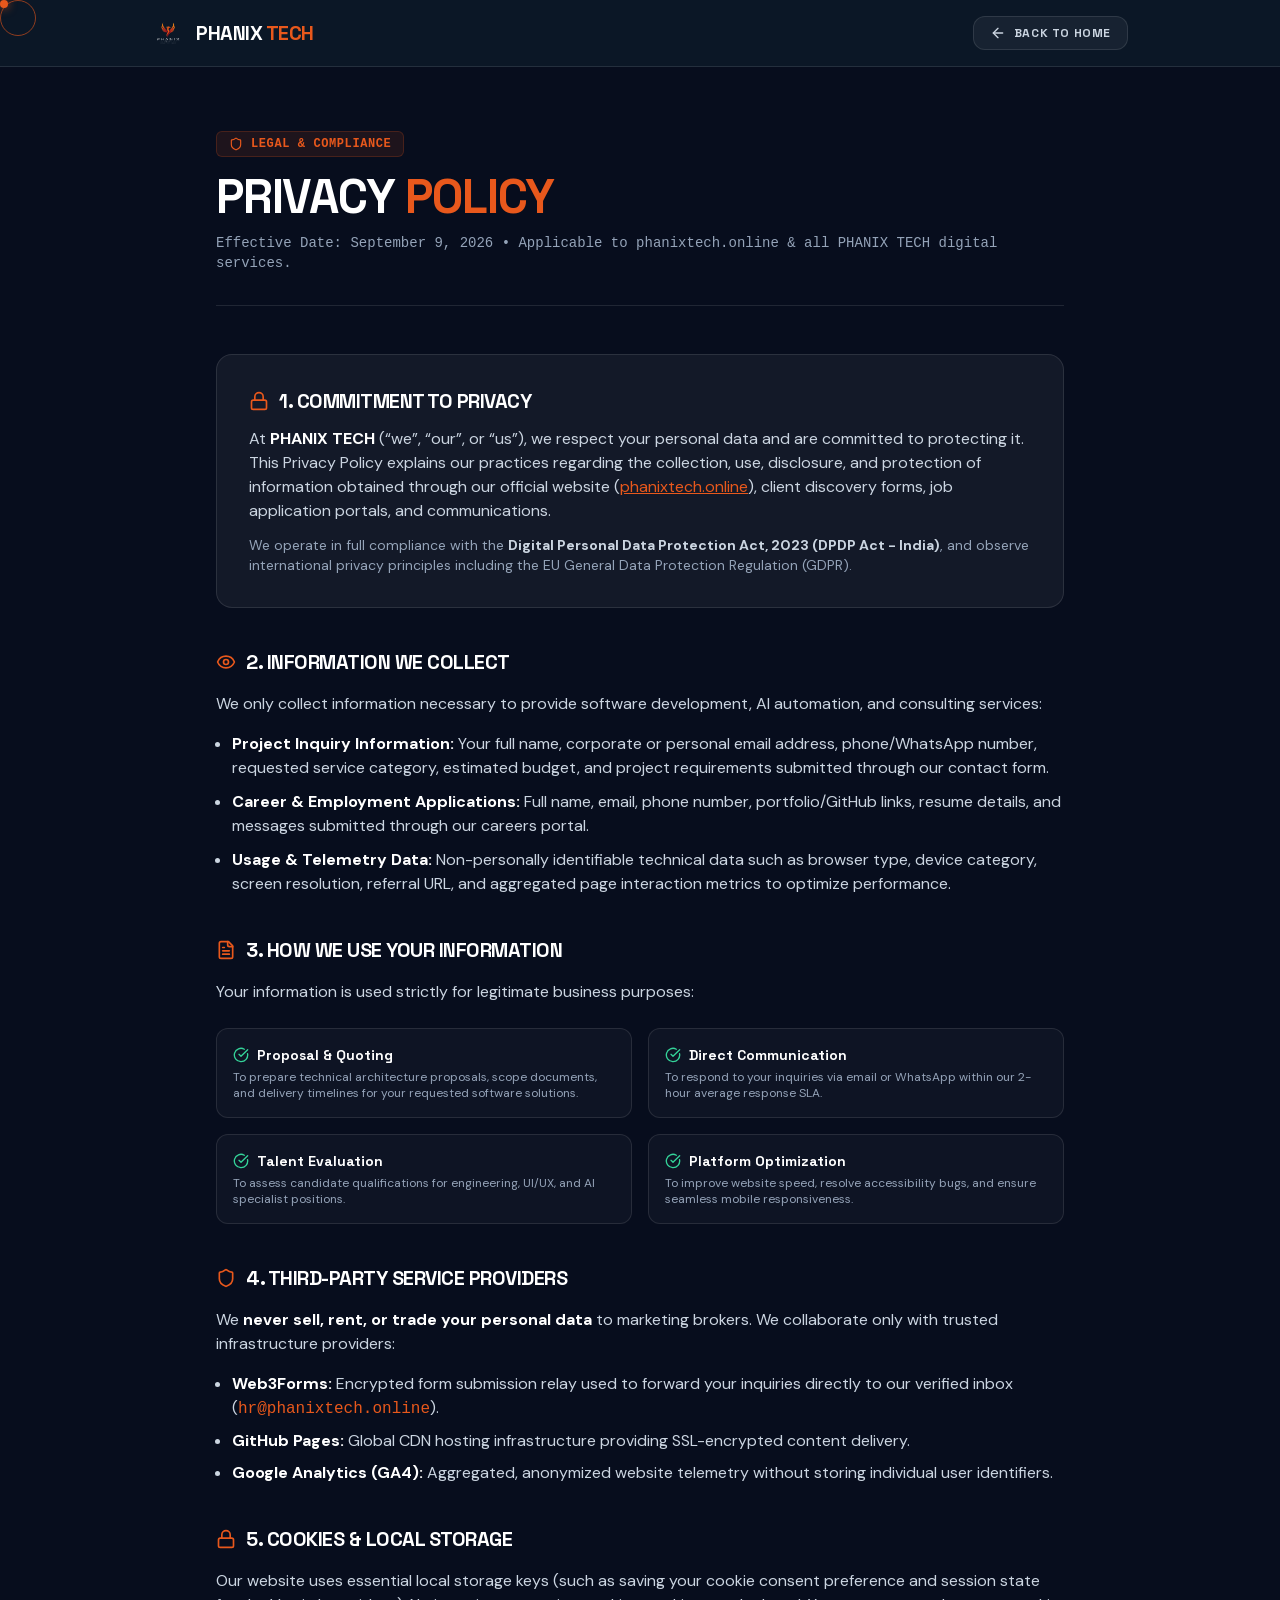
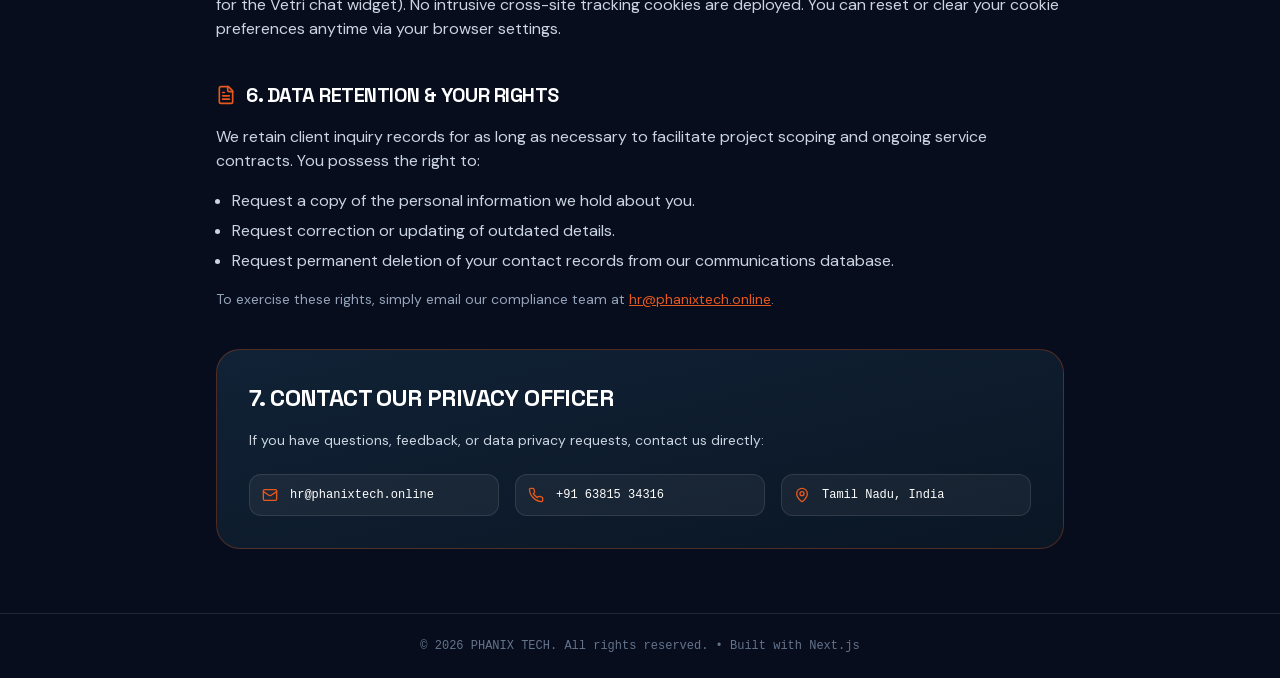
==== commit 8775821d: "Feature: Add interactive ripple transitions, tactile button liquid waves, and section radial transit" ====
--- a/privacy/index.html
+++ b/privacy/index.html
@@ -1 +1 @@
-<!DOCTYPE html><!--jfSgI5BWnpPfGUv2suIYx--><html lang="en" class="__variable_49a339 __variable_0eeb07 scroll-smooth"><head><meta charSet="utf-8"/><meta name="viewport" content="width=device-width, initial-scale=1"/><link rel="preload" as="image" href="/logo.png"/><link rel="stylesheet" href="/_next/static/css/935565c6f9d29721.css" data-precedence="next"/><link rel="preload" as="script" fetchPriority="low" href="/_next/static/chunks/webpack-b0b1627f0316878c.js"/><script src="/_next/static/chunks/4bd1b696-c023c6e3521b1417.js" async=""></script><script src="/_next/static/chunks/255-a70cfdedd3f61710.js" async=""></script><script src="/_next/static/chunks/main-app-d34550a352e0b92a.js" async=""></script><script src="/_next/static/chunks/619-ba102abea3e3d0e4.js" async=""></script><script src="/_next/static/chunks/15-647eaaa3224d9a34.js" async=""></script><script src="/_next/static/chunks/app/layout-637c2fea5d362749.js" async=""></script><script src="/_next/static/chunks/app/not-found-fe9af5b3223f5346.js" async=""></script><script src="/_next/static/chunks/app/privacy/page-56f212fd9b2b3a34.js" async=""></script><link rel="preload" href="https://www.googletagmanager.com/gtag/js?id=G-PHANIXTECH1" as="script"/><link rel="icon" type="image/png" href="/logo.png"/><title>Privacy Policy | PHANIX TECH</title><meta name="description" content="Privacy Policy and Data Protection standards of PHANIX TECH. Learn how we handle your inquiries, personal data, and website telemetry."/><meta name="author" content="PHANIX TECH"/><meta name="keywords" content="PHANIX TECH,phanixtech,web development company tamil nadu,ai automation agency,full stack developer portfolio,3d webgl website,react next.js studio"/><link rel="canonical" href="https://phanixtech.online/privacy"/><meta property="og:title" content="PHANIX TECH — Web Development, AI Automation &amp; Digital Experiences"/><meta property="og:description" content="Tamil Nadu&#x27;s premier digital studio for high-performance websites, 3D interactive web apps, AI chatbots &amp; mobile applications."/><meta property="og:url" content="https://phanixtech.online"/><meta property="og:site_name" content="PHANIX TECH"/><meta property="og:locale" content="en_US"/><meta property="og:image" content="https://phanixtech.online/logo.png"/><meta property="og:image:width" content="512"/><meta property="og:image:height" content="512"/><meta property="og:image:alt" content="PHANIX TECH Logo"/><meta property="og:type" content="website"/><meta name="twitter:card" content="summary_large_image"/><meta name="twitter:title" content="PHANIX TECH — Web Development, AI Automation &amp; Digital Experiences"/><meta name="twitter:description" content="High-performance websites, 3D interactive applications, AI automation &amp; mobile apps by PHANIX TECH."/><meta name="twitter:image" content="https://phanixtech.online/logo.png"/><script type="application/ld+json">{"@context":"https://schema.org","@graph":[{"@type":"Organization","@id":"https://phanixtech.online/#organization","name":"PHANIX TECH","alternateName":["phanixtech","Phanix Tech Studio"],"url":"https://phanixtech.online/","logo":"https://phanixtech.online/logo.png","telephone":"+916381534316","email":"hr@phanixtech.online","address":{"@type":"PostalAddress","addressRegion":"Tamil Nadu","addressCountry":"IN"}},{"@type":"WebSite","@id":"https://phanixtech.online/#website","url":"https://phanixtech.online/","name":"PHANIX TECH"}]}</script><script src="/_next/static/chunks/polyfills-42372ed130431b0a.js" noModule=""></script></head><body class="bg-[#070D1D] text-slate-100 antialiased selection:bg-[#E8581C] selection:text-white font-body"><div hidden=""><!--$--><!--/$--></div><div class="min-h-screen bg-[#070D1D] text-slate-200 font-body selection:bg-[#E8581C] selection:text-white"><header class="border-b border-white/10 bg-[#0D1B2A]/80 backdrop-blur-md sticky top-0 z-50"><div class="max-w-5xl mx-auto px-6 py-4 flex items-center justify-between"><a class="flex items-center gap-3 group" href="/"><img src="/logo.png" alt="PHANIX TECH Logo" class="w-8 h-8 object-contain group-hover:scale-105 transition-transform"/><span class="font-heading font-black text-xl text-white tracking-tight">PHANIX <span class="text-[#E8581C]">TECH</span></span></a><a class="inline-flex items-center gap-2 text-xs font-heading font-bold uppercase tracking-wider text-slate-300 hover:text-[#E8581C] bg-white/5 hover:bg-white/10 px-4 py-2 rounded-xl border border-white/10 transition-all" href="/"><svg xmlns="http://www.w3.org/2000/svg" width="24" height="24" viewBox="0 0 24 24" fill="none" stroke="currentColor" stroke-width="2" stroke-linecap="round" stroke-linejoin="round" class="lucide lucide-arrow-left w-4 h-4"><path d="m12 19-7-7 7-7"></path><path d="M19 12H5"></path></svg><span>Back to Home</span></a></div></header><main class="max-w-4xl mx-auto px-6 py-12 lg:py-16"><div class="mb-12 border-b border-white/10 pb-8"><div class="inline-flex items-center gap-2 px-3 py-1 rounded-md bg-[#E8581C]/10 text-[#E8581C] font-mono text-xs font-bold uppercase tracking-wider mb-4 border border-[#E8581C]/20"><svg xmlns="http://www.w3.org/2000/svg" width="24" height="24" viewBox="0 0 24 24" fill="none" stroke="currentColor" stroke-width="2" stroke-linecap="round" stroke-linejoin="round" class="lucide lucide-shield w-3.5 h-3.5"><path d="M20 13c0 5-3.5 7.5-7.66 8.95a1 1 0 0 1-.67-.01C7.5 20.5 4 18 4 13V6a1 1 0 0 1 1-1c2 0 4.5-1.2 6.24-2.72a1.17 1.17 0 0 1 1.52 0C14.51 3.81 17 5 19 5a1 1 0 0 1 1 1z"></path></svg><span>LEGAL &amp; COMPLIANCE</span></div><h1 class="font-heading text-4xl sm:text-5xl font-black text-white uppercase tracking-tight mb-3">PRIVACY <span class="text-[#E8581C]">POLICY</span></h1><p class="text-slate-400 text-sm font-mono">Effective Date: <!-- -->September 9, 2026<!-- --> • Applicable to phanixtech.online &amp; all PHANIX TECH digital services.</p></div><div class="space-y-10 text-slate-300 text-sm sm:text-base leading-relaxed font-body"><section class="bg-white/5 border border-white/10 p-6 sm:p-8 rounded-2xl"><h2 class="font-heading text-xl font-bold text-white uppercase tracking-tight flex items-center gap-2.5 mb-3"><svg xmlns="http://www.w3.org/2000/svg" width="24" height="24" viewBox="0 0 24 24" fill="none" stroke="currentColor" stroke-width="2" stroke-linecap="round" stroke-linejoin="round" class="lucide lucide-lock w-5 h-5 text-[#E8581C]"><rect width="18" height="11" x="3" y="11" rx="2" ry="2"></rect><path d="M7 11V7a5 5 0 0 1 10 0v4"></path></svg><span>1. Commitment to Privacy</span></h2><p>At <strong class="text-white">PHANIX TECH</strong> (“we”, “our”, or “us”), we respect your personal data and are committed to protecting it. This Privacy Policy explains our practices regarding the collection, use, disclosure, and protection of information obtained through our official website (<a href="https://phanixtech.online" class="text-[#E8581C] underline">phanixtech.online</a>), client discovery forms, job application portals, and communications.</p><p class="mt-3 text-xs sm:text-sm text-slate-400">We operate in full compliance with the <strong class="text-slate-300">Digital Personal Data Protection Act, 2023 (DPDP Act - India)</strong>, and observe international privacy principles including the EU General Data Protection Regulation (GDPR).</p></section><section class="space-y-4"><h2 class="font-heading text-xl font-bold text-white uppercase tracking-tight flex items-center gap-2.5"><svg xmlns="http://www.w3.org/2000/svg" width="24" height="24" viewBox="0 0 24 24" fill="none" stroke="currentColor" stroke-width="2" stroke-linecap="round" stroke-linejoin="round" class="lucide lucide-eye w-5 h-5 text-[#E8581C]"><path d="M2.062 12.348a1 1 0 0 1 0-.696 10.75 10.75 0 0 1 19.876 0 1 1 0 0 1 0 .696 10.75 10.75 0 0 1-19.876 0"></path><circle cx="12" cy="12" r="3"></circle></svg><span>2. Information We Collect</span></h2><p>We only collect information necessary to provide software development, AI automation, and consulting services:</p><ul class="space-y-2.5 ml-4 list-disc text-slate-300"><li><strong class="text-white">Project Inquiry Information:</strong> Your full name, corporate or personal email address, phone/WhatsApp number, requested service category, estimated budget, and project requirements submitted through our contact form.</li><li><strong class="text-white">Career &amp; Employment Applications:</strong> Full name, email, phone number, portfolio/GitHub links, resume details, and messages submitted through our careers portal.</li><li><strong class="text-white">Usage &amp; Telemetry Data:</strong> Non-personally identifiable technical data such as browser type, device category, screen resolution, referral URL, and aggregated page interaction metrics to optimize performance.</li></ul></section><section class="space-y-4"><h2 class="font-heading text-xl font-bold text-white uppercase tracking-tight flex items-center gap-2.5"><svg xmlns="http://www.w3.org/2000/svg" width="24" height="24" viewBox="0 0 24 24" fill="none" stroke="currentColor" stroke-width="2" stroke-linecap="round" stroke-linejoin="round" class="lucide lucide-file-text w-5 h-5 text-[#E8581C]"><path d="M15 2H6a2 2 0 0 0-2 2v16a2 2 0 0 0 2 2h12a2 2 0 0 0 2-2V7Z"></path><path d="M14 2v4a2 2 0 0 0 2 2h4"></path><path d="M10 9H8"></path><path d="M16 13H8"></path><path d="M16 17H8"></path></svg><span>3. How We Use Your Information</span></h2><p>Your information is used strictly for legitimate business purposes:</p><div class="grid grid-cols-1 sm:grid-cols-2 gap-4 pt-2"><div class="p-4 rounded-xl bg-white/[0.03] border border-white/10"><div class="flex items-center gap-2 text-white font-heading font-bold text-sm mb-1"><svg xmlns="http://www.w3.org/2000/svg" width="24" height="24" viewBox="0 0 24 24" fill="none" stroke="currentColor" stroke-width="2" stroke-linecap="round" stroke-linejoin="round" class="lucide lucide-circle-check-big w-4 h-4 text-emerald-400"><path d="M21.801 10A10 10 0 1 1 17 3.335"></path><path d="m9 11 3 3L22 4"></path></svg><span>Proposal &amp; Quoting</span></div><p class="text-xs text-slate-400">To prepare technical architecture proposals, scope documents, and delivery timelines for your requested software solutions.</p></div><div class="p-4 rounded-xl bg-white/[0.03] border border-white/10"><div class="flex items-center gap-2 text-white font-heading font-bold text-sm mb-1"><svg xmlns="http://www.w3.org/2000/svg" width="24" height="24" viewBox="0 0 24 24" fill="none" stroke="currentColor" stroke-width="2" stroke-linecap="round" stroke-linejoin="round" class="lucide lucide-circle-check-big w-4 h-4 text-emerald-400"><path d="M21.801 10A10 10 0 1 1 17 3.335"></path><path d="m9 11 3 3L22 4"></path></svg><span>Direct Communication</span></div><p class="text-xs text-slate-400">To respond to your inquiries via email or WhatsApp within our 2-hour average response SLA.</p></div><div class="p-4 rounded-xl bg-white/[0.03] border border-white/10"><div class="flex items-center gap-2 text-white font-heading font-bold text-sm mb-1"><svg xmlns="http://www.w3.org/2000/svg" width="24" height="24" viewBox="0 0 24 24" fill="none" stroke="currentColor" stroke-width="2" stroke-linecap="round" stroke-linejoin="round" class="lucide lucide-circle-check-big w-4 h-4 text-emerald-400"><path d="M21.801 10A10 10 0 1 1 17 3.335"></path><path d="m9 11 3 3L22 4"></path></svg><span>Talent Evaluation</span></div><p class="text-xs text-slate-400">To assess candidate qualifications for engineering, UI/UX, and AI specialist positions.</p></div><div class="p-4 rounded-xl bg-white/[0.03] border border-white/10"><div class="flex items-center gap-2 text-white font-heading font-bold text-sm mb-1"><svg xmlns="http://www.w3.org/2000/svg" width="24" height="24" viewBox="0 0 24 24" fill="none" stroke="currentColor" stroke-width="2" stroke-linecap="round" stroke-linejoin="round" class="lucide lucide-circle-check-big w-4 h-4 text-emerald-400"><path d="M21.801 10A10 10 0 1 1 17 3.335"></path><path d="m9 11 3 3L22 4"></path></svg><span>Platform Optimization</span></div><p class="text-xs text-slate-400">To improve website speed, resolve accessibility bugs, and ensure seamless mobile responsiveness.</p></div></div></section><section class="space-y-4"><h2 class="font-heading text-xl font-bold text-white uppercase tracking-tight flex items-center gap-2.5"><svg xmlns="http://www.w3.org/2000/svg" width="24" height="24" viewBox="0 0 24 24" fill="none" stroke="currentColor" stroke-width="2" stroke-linecap="round" stroke-linejoin="round" class="lucide lucide-shield w-5 h-5 text-[#E8581C]"><path d="M20 13c0 5-3.5 7.5-7.66 8.95a1 1 0 0 1-.67-.01C7.5 20.5 4 18 4 13V6a1 1 0 0 1 1-1c2 0 4.5-1.2 6.24-2.72a1.17 1.17 0 0 1 1.52 0C14.51 3.81 17 5 19 5a1 1 0 0 1 1 1z"></path></svg><span>4. Third-Party Service Providers</span></h2><p>We <strong class="text-white">never sell, rent, or trade your personal data</strong> to marketing brokers. We collaborate only with trusted infrastructure providers:</p><ul class="space-y-2 ml-4 list-disc text-slate-300"><li><strong class="text-white">Web3Forms:</strong> Encrypted form submission relay used to forward your inquiries directly to our verified inbox (<span class="text-[#E8581C] font-mono">hr@phanixtech.online</span>).</li><li><strong class="text-white">GitHub Pages:</strong> Global CDN hosting infrastructure providing SSL-encrypted content delivery.</li><li><strong class="text-white">Google Analytics (GA4):</strong> Aggregated, anonymized website telemetry without storing individual user identifiers.</li></ul></section><section class="space-y-4"><h2 class="font-heading text-xl font-bold text-white uppercase tracking-tight flex items-center gap-2.5"><svg xmlns="http://www.w3.org/2000/svg" width="24" height="24" viewBox="0 0 24 24" fill="none" stroke="currentColor" stroke-width="2" stroke-linecap="round" stroke-linejoin="round" class="lucide lucide-lock w-5 h-5 text-[#E8581C]"><rect width="18" height="11" x="3" y="11" rx="2" ry="2"></rect><path d="M7 11V7a5 5 0 0 1 10 0v4"></path></svg><span>5. Cookies &amp; Local Storage</span></h2><p>Our website uses essential local storage keys (such as saving your cookie consent preference and session state for the Vetri chat widget). No intrusive cross-site tracking cookies are deployed. You can reset or clear your cookie preferences anytime via your browser settings.</p></section><section class="space-y-4"><h2 class="font-heading text-xl font-bold text-white uppercase tracking-tight flex items-center gap-2.5"><svg xmlns="http://www.w3.org/2000/svg" width="24" height="24" viewBox="0 0 24 24" fill="none" stroke="currentColor" stroke-width="2" stroke-linecap="round" stroke-linejoin="round" class="lucide lucide-file-text w-5 h-5 text-[#E8581C]"><path d="M15 2H6a2 2 0 0 0-2 2v16a2 2 0 0 0 2 2h12a2 2 0 0 0 2-2V7Z"></path><path d="M14 2v4a2 2 0 0 0 2 2h4"></path><path d="M10 9H8"></path><path d="M16 13H8"></path><path d="M16 17H8"></path></svg><span>6. Data Retention &amp; Your Rights</span></h2><p>We retain client inquiry records for as long as necessary to facilitate project scoping and ongoing service contracts. You possess the right to:</p><ul class="space-y-1.5 ml-4 list-disc text-slate-300"><li>Request a copy of the personal information we hold about you.</li><li>Request correction or updating of outdated details.</li><li>Request permanent deletion of your contact records from our communications database.</li></ul><p class="mt-2 text-sm text-slate-400">To exercise these rights, simply email our compliance team at <a href="mailto:hr@phanixtech.online" class="text-[#E8581C] underline">hr@phanixtech.online</a>.</p></section><section class="p-8 rounded-3xl bg-gradient-to-br from-[#112236] to-[#0A1624] border border-[#E8581C]/30 space-y-4"><h2 class="font-heading text-2xl font-black text-white uppercase tracking-tight">7. Contact Our Privacy Officer</h2><p class="text-sm text-slate-300">If you have questions, feedback, or data privacy requests, contact us directly:</p><div class="grid grid-cols-1 sm:grid-cols-3 gap-4 pt-2 text-xs font-mono"><div class="flex items-center gap-3 p-3 rounded-xl bg-white/5 border border-white/10"><svg xmlns="http://www.w3.org/2000/svg" width="24" height="24" viewBox="0 0 24 24" fill="none" stroke="currentColor" stroke-width="2" stroke-linecap="round" stroke-linejoin="round" class="lucide lucide-mail w-4 h-4 text-[#E8581C]"><rect width="20" height="16" x="2" y="4" rx="2"></rect><path d="m22 7-8.97 5.7a1.94 1.94 0 0 1-2.06 0L2 7"></path></svg><a href="mailto:hr@phanixtech.online" class="text-white hover:text-[#E8581C] transition-colors">hr@phanixtech.online</a></div><div class="flex items-center gap-3 p-3 rounded-xl bg-white/5 border border-white/10"><svg xmlns="http://www.w3.org/2000/svg" width="24" height="24" viewBox="0 0 24 24" fill="none" stroke="currentColor" stroke-width="2" stroke-linecap="round" stroke-linejoin="round" class="lucide lucide-phone w-4 h-4 text-[#E8581C]"><path d="M22 16.92v3a2 2 0 0 1-2.18 2 19.79 19.79 0 0 1-8.63-3.07 19.5 19.5 0 0 1-6-6 19.79 19.79 0 0 1-3.07-8.67A2 2 0 0 1 4.11 2h3a2 2 0 0 1 2 1.72 12.84 12.84 0 0 0 .7 2.81 2 2 0 0 1-.45 2.11L8.09 9.91a16 16 0 0 0 6 6l1.27-1.27a2 2 0 0 1 2.11-.45 12.84 12.84 0 0 0 2.81.7A2 2 0 0 1 22 16.92z"></path></svg><a href="tel:+916381534316" class="text-white hover:text-[#E8581C] transition-colors">+91 63815 34316</a></div><div class="flex items-center gap-3 p-3 rounded-xl bg-white/5 border border-white/10"><svg xmlns="http://www.w3.org/2000/svg" width="24" height="24" viewBox="0 0 24 24" fill="none" stroke="currentColor" stroke-width="2" stroke-linecap="round" stroke-linejoin="round" class="lucide lucide-map-pin w-4 h-4 text-[#E8581C]"><path d="M20 10c0 4.993-5.539 10.193-7.399 11.799a1 1 0 0 1-1.202 0C9.539 20.193 4 14.993 4 10a8 8 0 0 1 16 0"></path><circle cx="12" cy="10" r="3"></circle></svg><span class="text-white">Tamil Nadu, India</span></div></div></section></div></main><footer class="border-t border-white/10 py-6 text-center text-xs text-slate-500 font-mono">© <!-- -->2026<!-- --> PHANIX TECH. All rights reserved. • Built with Next.js</footer></div><!--$--><!--/$--><script src="/_next/static/chunks/webpack-b0b1627f0316878c.js" id="_R_" async=""></script><script>(self.__next_f=self.__next_f||[]).push([0])</script><script>self.__next_f.push([1,"1:\"$Sreact.fragment\"\n2:I[2289,[\"619\",\"static/chunks/619-ba102abea3e3d0e4.js\",\"15\",\"static/chunks/15-647eaaa3224d9a34.js\",\"177\",\"static/chunks/app/layout-637c2fea5d362749.js\"],\"default\"]\n3:I[9766,[],\"\"]\n4:I[8924,[],\"\"]\n5:I[3135,[\"619\",\"static/chunks/619-ba102abea3e3d0e4.js\",\"345\",\"static/chunks/app/not-found-fe9af5b3223f5346.js\"],\"default\"]\n6:I[4186,[\"619\",\"static/chunks/619-ba102abea3e3d0e4.js\",\"15\",\"static/chunks/15-647eaaa3224d9a34.js\",\"177\",\"static/chunks/app/layout-637c2fea5d362749.js\"],\"default\"]\n7:I[9079,[\"619\",\"static/chunks/619-ba102abea3e3d0e4.js\",\"15\",\"static/chunks/15-647eaaa3224d9a34.js\",\"177\",\"static/chunks/app/layout-637c2fea5d362749.js\"],\"default\"]\n8:I[2619,[\"619\",\"static/chunks/619-ba102abea3e3d0e4.js\",\"877\",\"static/chunks/app/privacy/page-56f212fd9b2b3a34.js\"],\"\"]\nf:I[7150,[],\"\"]\n:HL[\"/_next/static/css/935565c6f9d29721.css\",\"style\"]\n"])</script><script>self.__next_f.push([1,"0:{\"P\":null,\"b\":\"jfSgI5BWnpPfGUv2suIYx\",\"p\":\"\",\"c\":[\"\",\"privacy\"],\"i\":false,\"f\":[[[\"\",{\"children\":[\"privacy\",{\"children\":[\"__PAGE__\",{}]}]},\"$undefined\",\"$undefined\",true],[\"\",[\"$\",\"$1\",\"c\",{\"children\":[[[\"$\",\"link\",\"0\",{\"rel\":\"stylesheet\",\"href\":\"/_next/static/css/935565c6f9d29721.css\",\"precedence\":\"next\",\"crossOrigin\":\"$undefined\",\"nonce\":\"$undefined\"}]],[\"$\",\"html\",null,{\"lang\":\"en\",\"className\":\"__variable_49a339 __variable_0eeb07 scroll-smooth\",\"children\":[[\"$\",\"head\",null,{\"children\":[[\"$\",\"link\",null,{\"rel\":\"icon\",\"type\":\"image/png\",\"href\":\"/logo.png\"}],[\"$\",\"script\",null,{\"type\":\"application/ld+json\",\"dangerouslySetInnerHTML\":{\"__html\":\"{\\\"@context\\\":\\\"https://schema.org\\\",\\\"@graph\\\":[{\\\"@type\\\":\\\"Organization\\\",\\\"@id\\\":\\\"https://phanixtech.online/#organization\\\",\\\"name\\\":\\\"PHANIX TECH\\\",\\\"alternateName\\\":[\\\"phanixtech\\\",\\\"Phanix Tech Studio\\\"],\\\"url\\\":\\\"https://phanixtech.online/\\\",\\\"logo\\\":\\\"https://phanixtech.online/logo.png\\\",\\\"telephone\\\":\\\"+916381534316\\\",\\\"email\\\":\\\"hr@phanixtech.online\\\",\\\"address\\\":{\\\"@type\\\":\\\"PostalAddress\\\",\\\"addressRegion\\\":\\\"Tamil Nadu\\\",\\\"addressCountry\\\":\\\"IN\\\"}},{\\\"@type\\\":\\\"WebSite\\\",\\\"@id\\\":\\\"https://phanixtech.online/#website\\\",\\\"url\\\":\\\"https://phanixtech.online/\\\",\\\"name\\\":\\\"PHANIX TECH\\\"}]}\"}}]]}],[\"$\",\"body\",null,{\"className\":\"bg-[#070D1D] text-slate-100 antialiased selection:bg-[#E8581C] selection:text-white font-body\",\"children\":[[\"$\",\"$L2\",null,{}],[\"$\",\"$L3\",null,{\"parallelRouterKey\":\"children\",\"error\":\"$undefined\",\"errorStyles\":\"$undefined\",\"errorScripts\":\"$undefined\",\"template\":[\"$\",\"$L4\",null,{}],\"templateStyles\":\"$undefined\",\"templateScripts\":\"$undefined\",\"notFound\":[[\"$\",\"$L5\",null,{}],[]],\"forbidden\":\"$undefined\",\"unauthorized\":\"$undefined\"}],[\"$\",\"$L6\",null,{}],[\"$\",\"$L7\",null,{}]]}]]}]]}],{\"children\":[\"privacy\",[\"$\",\"$1\",\"c\",{\"children\":[null,[\"$\",\"$L3\",null,{\"parallelRouterKey\":\"children\",\"error\":\"$undefined\",\"errorStyles\":\"$undefined\",\"errorScripts\":\"$undefined\",\"template\":[\"$\",\"$L4\",null,{}],\"templateStyles\":\"$undefined\",\"templateScripts\":\"$undefined\",\"notFound\":\"$undefined\",\"forbidden\":\"$undefined\",\"unauthorized\":\"$undefined\"}]]}],{\"children\":[\"__PAGE__\",[\"$\",\"$1\",\"c\",{\"children\":[[\"$\",\"div\",null,{\"className\":\"min-h-screen bg-[#070D1D] text-slate-200 font-body selection:bg-[#E8581C] selection:text-white\",\"children\":[[\"$\",\"header\",null,{\"className\":\"border-b border-white/10 bg-[#0D1B2A]/80 backdrop-blur-md sticky top-0 z-50\",\"children\":[\"$\",\"div\",null,{\"className\":\"max-w-5xl mx-auto px-6 py-4 flex items-center justify-between\",\"children\":[[\"$\",\"$L8\",null,{\"href\":\"/\",\"className\":\"flex items-center gap-3 group\",\"children\":[[\"$\",\"img\",null,{\"src\":\"/logo.png\",\"alt\":\"PHANIX TECH Logo\",\"className\":\"w-8 h-8 object-contain group-hover:scale-105 transition-transform\"}],[\"$\",\"span\",null,{\"className\":\"font-heading font-black text-xl text-white tracking-tight\",\"children\":[\"PHANIX \",[\"$\",\"span\",null,{\"className\":\"text-[#E8581C]\",\"children\":\"TECH\"}]]}]]}],[\"$\",\"$L8\",null,{\"href\":\"/\",\"className\":\"inline-flex items-center gap-2 text-xs font-heading font-bold uppercase tracking-wider text-slate-300 hover:text-[#E8581C] bg-white/5 hover:bg-white/10 px-4 py-2 rounded-xl border border-white/10 transition-all\",\"children\":[[\"$\",\"svg\",null,{\"ref\":\"$undefined\",\"xmlns\":\"http://www.w3.org/2000/svg\",\"width\":24,\"height\":24,\"viewBox\":\"0 0 24 24\",\"fill\":\"none\",\"stroke\":\"currentColor\",\"strokeWidth\":2,\"strokeLinecap\":\"round\",\"strokeLinejoin\":\"round\",\"className\":\"lucide lucide-arrow-left w-4 h-4\",\"children\":[[\"$\",\"path\",\"1l729n\",{\"d\":\"m12 19-7-7 7-7\"}],[\"$\",\"path\",\"x3x0zl\",{\"d\":\"M19 12H5\"}],\"$undefined\"]}],[\"$\",\"span\",null,{\"children\":\"Back to Home\"}]]}]]}]}],[\"$\",\"main\",null,{\"className\":\"max-w-4xl mx-auto px-6 py-12 lg:py-16\",\"children\":[[\"$\",\"div\",null,{\"className\":\"mb-12 border-b border-white/10 pb-8\",\"children\":[[\"$\",\"div\",null,{\"className\":\"inline-flex items-center gap-2 px-3 py-1 rounded-md bg-[#E8581C]/10 text-[#E8581C] font-mono text-xs font-bold uppercase tracking-wider mb-4 border border-[#E8581C]/20\",\"children\":[[\"$\",\"svg\",null,{\"ref\":\"$undefined\",\"xmlns\":\"http://www.w3.org/2000/svg\",\"width\":24,\"height\":24,\"viewBox\":\"0 0 24 24\",\"fill\":\"none\",\"stroke\":\"currentColor\",\"strokeWidth\":2,\"strokeLinecap\":\"round\",\"strokeLinejoin\":\"round\",\"className\":\"lucide lucide-shield w-3.5 h-3.5\",\"children\":[[\"$\",\"path\",\"oel41y\",{\"d\":\"M20 13c0 5-3.5 7.5-7.66 8.95a1 1 0 0 1-.67-.01C7.5 20.5 4 18 4 13V6a1 1 0 0 1 1-1c2 0 4.5-1.2 6.24-2.72a1.17 1.17 0 0 1 1.52 0C14.51 3.81 17 5 19 5a1 1 0 0 1 1 1z\"}],\"$undefined\"]}],[\"$\",\"span\",null,{\"children\":\"LEGAL \u0026 COMPLIANCE\"}]]}],\"$L9\",\"$La\"]}],\"$Lb\"]}],\"$Lc\"]}],null,\"$Ld\"]}],{},null,false]},null,false]},null,false],\"$Le\",false]],\"m\":\"$undefined\",\"G\":[\"$f\",[]],\"s\":false,\"S\":true}\n"])</script><script>self.__next_f.push([1,"1c:I[4431,[],\"OutletBoundary\"]\n1e:I[5278,[],\"AsyncMetadataOutlet\"]\n20:I[4431,[],\"ViewportBoundary\"]\n22:I[4431,[],\"MetadataBoundary\"]\n23:\"$Sreact.suspense\"\n9:[\"$\",\"h1\",null,{\"className\":\"font-heading text-4xl sm:text-5xl font-black text-white uppercase tracking-tight mb-3\",\"children\":[\"PRIVACY \",[\"$\",\"span\",null,{\"className\":\"text-[#E8581C]\",\"children\":\"POLICY\"}]]}]\na:[\"$\",\"p\",null,{\"className\":\"text-slate-400 text-sm font-mono\",\"children\":[\"Effective Date: \",\"September 9, 2026\",\" • Applicable to phanixtech.online \u0026 all PHANIX TECH digital services.\"]}]\n"])</script><script>self.__next_f.push([1,"b:[\"$\",\"div\",null,{\"className\":\"space-y-10 text-slate-300 text-sm sm:text-base leading-relaxed font-body\",\"children\":[[\"$\",\"section\",null,{\"className\":\"bg-white/5 border border-white/10 p-6 sm:p-8 rounded-2xl\",\"children\":[[\"$\",\"h2\",null,{\"className\":\"font-heading text-xl font-bold text-white uppercase tracking-tight flex items-center gap-2.5 mb-3\",\"children\":[[\"$\",\"svg\",null,{\"ref\":\"$undefined\",\"xmlns\":\"http://www.w3.org/2000/svg\",\"width\":24,\"height\":24,\"viewBox\":\"0 0 24 24\",\"fill\":\"none\",\"stroke\":\"currentColor\",\"strokeWidth\":2,\"strokeLinecap\":\"round\",\"strokeLinejoin\":\"round\",\"className\":\"lucide lucide-lock w-5 h-5 text-[#E8581C]\",\"children\":[[\"$\",\"rect\",\"1w4ew1\",{\"width\":\"18\",\"height\":\"11\",\"x\":\"3\",\"y\":\"11\",\"rx\":\"2\",\"ry\":\"2\"}],[\"$\",\"path\",\"fwvmzm\",{\"d\":\"M7 11V7a5 5 0 0 1 10 0v4\"}],\"$undefined\"]}],[\"$\",\"span\",null,{\"children\":\"1. Commitment to Privacy\"}]]}],[\"$\",\"p\",null,{\"children\":[\"At \",[\"$\",\"strong\",null,{\"className\":\"text-white\",\"children\":\"PHANIX TECH\"}],\" (“we”, “our”, or “us”), we respect your personal data and are committed to protecting it. This Privacy Policy explains our practices regarding the collection, use, disclosure, and protection of information obtained through our official website (\",[\"$\",\"a\",null,{\"href\":\"https://phanixtech.online\",\"className\":\"text-[#E8581C] underline\",\"children\":\"phanixtech.online\"}],\"), client discovery forms, job application portals, and communications.\"]}],[\"$\",\"p\",null,{\"className\":\"mt-3 text-xs sm:text-sm text-slate-400\",\"children\":[\"We operate in full compliance with the \",[\"$\",\"strong\",null,{\"className\":\"text-slate-300\",\"children\":\"Digital Personal Data Protection Act, 2023 (DPDP Act - India)\"}],\", and observe international privacy principles including the EU General Data Protection Regulation (GDPR).\"]}]]}],[\"$\",\"section\",null,{\"className\":\"space-y-4\",\"children\":[[\"$\",\"h2\",null,{\"className\":\"font-heading text-xl font-bold text-white uppercase tracking-tight flex items-center gap-2.5\",\"children\":[[\"$\",\"svg\",null,{\"ref\":\"$undefined\",\"xmlns\":\"http://www.w3.org/2000/svg\",\"width\":24,\"height\":24,\"viewBox\":\"0 0 24 24\",\"fill\":\"none\",\"stroke\":\"currentColor\",\"strokeWidth\":2,\"strokeLinecap\":\"round\",\"strokeLinejoin\":\"round\",\"className\":\"lucide lucide-eye w-5 h-5 text-[#E8581C]\",\"children\":[[\"$\",\"path\",\"1nclc0\",{\"d\":\"M2.062 12.348a1 1 0 0 1 0-.696 10.75 10.75 0 0 1 19.876 0 1 1 0 0 1 0 .696 10.75 10.75 0 0 1-19.876 0\"}],[\"$\",\"circle\",\"1v7zrd\",{\"cx\":\"12\",\"cy\":\"12\",\"r\":\"3\"}],\"$undefined\"]}],[\"$\",\"span\",null,{\"children\":\"2. Information We Collect\"}]]}],[\"$\",\"p\",null,{\"children\":\"We only collect information necessary to provide software development, AI automation, and consulting services:\"}],[\"$\",\"ul\",null,{\"className\":\"space-y-2.5 ml-4 list-disc text-slate-300\",\"children\":[[\"$\",\"li\",null,{\"children\":[[\"$\",\"strong\",null,{\"className\":\"text-white\",\"children\":\"Project Inquiry Information:\"}],\" Your full name, corporate or personal email address, phone/WhatsApp number, requested service category, estimated budget, and project requirements submitted through our contact form.\"]}],[\"$\",\"li\",null,{\"children\":[[\"$\",\"strong\",null,{\"className\":\"text-white\",\"children\":\"Career \u0026 Employment Applications:\"}],\" Full name, email, phone number, portfolio/GitHub links, resume details, and messages submitted through our careers portal.\"]}],[\"$\",\"li\",null,{\"children\":[[\"$\",\"strong\",null,{\"className\":\"text-white\",\"children\":\"Usage \u0026 Telemetry Data:\"}],\" Non-personally identifiable technical data such as browser type, device category, screen resolution, referral URL, and aggregated page interaction metrics to optimize performance.\"]}]]}]]}],[\"$\",\"section\",null,{\"className\":\"space-y-4\",\"children\":[[\"$\",\"h2\",null,{\"className\":\"font-heading text-xl font-bold text-white uppercase tracking-tight flex items-center gap-2.5\",\"children\":[[\"$\",\"svg\",null,{\"ref\":\"$undefined\",\"xmlns\":\"http://www.w3.org/2000/svg\",\"width\":24,\"height\":24,\"viewBox\":\"0 0 24 24\",\"fill\":\"none\",\"stroke\":\"currentColor\",\"strokeWidth\":2,\"strokeLinecap\":\"round\",\"strokeLinejoin\":\"round\",\"className\":\"lucide lucide-file-text w-5 h-5 text-[#E8581C]\",\"children\":[\"$L10\",\"$L11\",\"$L12\",\"$L13\",\"$L14\",\"$undefined\"]}],\"$L15\"]}],\"$L16\",\"$L17\"]}],\"$L18\",\"$L19\",\"$L1a\",\"$L1b\"]}]\n"])</script><script>self.__next_f.push([1,"c:[\"$\",\"footer\",null,{\"className\":\"border-t border-white/10 py-6 text-center text-xs text-slate-500 font-mono\",\"children\":[\"© \",2026,\" PHANIX TECH. All rights reserved. • Built with Next.js\"]}]\nd:[\"$\",\"$L1c\",null,{\"children\":[\"$L1d\",[\"$\",\"$L1e\",null,{\"promise\":\"$@1f\"}]]}]\ne:[\"$\",\"$1\",\"h\",{\"children\":[null,[[\"$\",\"$L20\",null,{\"children\":\"$L21\"}],null],[\"$\",\"$L22\",null,{\"children\":[\"$\",\"div\",null,{\"hidden\":true,\"children\":[\"$\",\"$23\",null,{\"fallback\":null,\"children\":\"$L24\"}]}]}]]}]\n"])</script><script>self.__next_f.push([1,"10:[\"$\",\"path\",\"1rqfz7\",{\"d\":\"M15 2H6a2 2 0 0 0-2 2v16a2 2 0 0 0 2 2h12a2 2 0 0 0 2-2V7Z\"}]\n11:[\"$\",\"path\",\"tnqrlb\",{\"d\":\"M14 2v4a2 2 0 0 0 2 2h4\"}]\n12:[\"$\",\"path\",\"b1mrlr\",{\"d\":\"M10 9H8\"}]\n13:[\"$\",\"path\",\"t4e002\",{\"d\":\"M16 13H8\"}]\n14:[\"$\",\"path\",\"z1uh3a\",{\"d\":\"M16 17H8\"}]\n15:[\"$\",\"span\",null,{\"children\":\"3. How We Use Your Information\"}]\n16:[\"$\",\"p\",null,{\"children\":\"Your information is used strictly for legitimate business purposes:\"}]\n"])</script><script>self.__next_f.push([1,"17:[\"$\",\"div\",null,{\"className\":\"grid grid-cols-1 sm:grid-cols-2 gap-4 pt-2\",\"children\":[[\"$\",\"div\",null,{\"className\":\"p-4 rounded-xl bg-white/[0.03] border border-white/10\",\"children\":[[\"$\",\"div\",null,{\"className\":\"flex items-center gap-2 text-white font-heading font-bold text-sm mb-1\",\"children\":[[\"$\",\"svg\",null,{\"ref\":\"$undefined\",\"xmlns\":\"http://www.w3.org/2000/svg\",\"width\":24,\"height\":24,\"viewBox\":\"0 0 24 24\",\"fill\":\"none\",\"stroke\":\"currentColor\",\"strokeWidth\":2,\"strokeLinecap\":\"round\",\"strokeLinejoin\":\"round\",\"className\":\"lucide lucide-circle-check-big w-4 h-4 text-emerald-400\",\"children\":[[\"$\",\"path\",\"yps3ct\",{\"d\":\"M21.801 10A10 10 0 1 1 17 3.335\"}],[\"$\",\"path\",\"1pflzl\",{\"d\":\"m9 11 3 3L22 4\"}],\"$undefined\"]}],[\"$\",\"span\",null,{\"children\":\"Proposal \u0026 Quoting\"}]]}],[\"$\",\"p\",null,{\"className\":\"text-xs text-slate-400\",\"children\":\"To prepare technical architecture proposals, scope documents, and delivery timelines for your requested software solutions.\"}]]}],[\"$\",\"div\",null,{\"className\":\"p-4 rounded-xl bg-white/[0.03] border border-white/10\",\"children\":[[\"$\",\"div\",null,{\"className\":\"flex items-center gap-2 text-white font-heading font-bold text-sm mb-1\",\"children\":[[\"$\",\"svg\",null,{\"ref\":\"$undefined\",\"xmlns\":\"http://www.w3.org/2000/svg\",\"width\":24,\"height\":24,\"viewBox\":\"0 0 24 24\",\"fill\":\"none\",\"stroke\":\"currentColor\",\"strokeWidth\":2,\"strokeLinecap\":\"round\",\"strokeLinejoin\":\"round\",\"className\":\"lucide lucide-circle-check-big w-4 h-4 text-emerald-400\",\"children\":[[\"$\",\"path\",\"yps3ct\",{\"d\":\"M21.801 10A10 10 0 1 1 17 3.335\"}],[\"$\",\"path\",\"1pflzl\",{\"d\":\"m9 11 3 3L22 4\"}],\"$undefined\"]}],[\"$\",\"span\",null,{\"children\":\"Direct Communication\"}]]}],[\"$\",\"p\",null,{\"className\":\"text-xs text-slate-400\",\"children\":\"To respond to your inquiries via email or WhatsApp within our 2-hour average response SLA.\"}]]}],[\"$\",\"div\",null,{\"className\":\"p-4 rounded-xl bg-white/[0.03] border border-white/10\",\"children\":[[\"$\",\"div\",null,{\"className\":\"flex items-center gap-2 text-white font-heading font-bold text-sm mb-1\",\"children\":[[\"$\",\"svg\",null,{\"ref\":\"$undefined\",\"xmlns\":\"http://www.w3.org/2000/svg\",\"width\":24,\"height\":24,\"viewBox\":\"0 0 24 24\",\"fill\":\"none\",\"stroke\":\"currentColor\",\"strokeWidth\":2,\"strokeLinecap\":\"round\",\"strokeLinejoin\":\"round\",\"className\":\"lucide lucide-circle-check-big w-4 h-4 text-emerald-400\",\"children\":[[\"$\",\"path\",\"yps3ct\",{\"d\":\"M21.801 10A10 10 0 1 1 17 3.335\"}],[\"$\",\"path\",\"1pflzl\",{\"d\":\"m9 11 3 3L22 4\"}],\"$undefined\"]}],[\"$\",\"span\",null,{\"children\":\"Talent Evaluation\"}]]}],[\"$\",\"p\",null,{\"className\":\"text-xs text-slate-400\",\"children\":\"To assess candidate qualifications for engineering, UI/UX, and AI specialist positions.\"}]]}],[\"$\",\"div\",null,{\"className\":\"p-4 rounded-xl bg-white/[0.03] border border-white/10\",\"children\":[[\"$\",\"div\",null,{\"className\":\"flex items-center gap-2 text-white font-heading font-bold text-sm mb-1\",\"children\":[[\"$\",\"svg\",null,{\"ref\":\"$undefined\",\"xmlns\":\"http://www.w3.org/2000/svg\",\"width\":24,\"height\":24,\"viewBox\":\"0 0 24 24\",\"fill\":\"none\",\"stroke\":\"currentColor\",\"strokeWidth\":2,\"strokeLinecap\":\"round\",\"strokeLinejoin\":\"round\",\"className\":\"lucide lucide-circle-check-big w-4 h-4 text-emerald-400\",\"children\":[[\"$\",\"path\",\"yps3ct\",{\"d\":\"M21.801 10A10 10 0 1 1 17 3.335\"}],[\"$\",\"path\",\"1pflzl\",{\"d\":\"m9 11 3 3L22 4\"}],\"$undefined\"]}],[\"$\",\"span\",null,{\"children\":\"Platform Optimization\"}]]}],[\"$\",\"p\",null,{\"className\":\"text-xs text-slate-400\",\"children\":\"To improve website speed, resolve accessibility bugs, and ensure seamless mobile responsiveness.\"}]]}]]}]\n"])</script><script>self.__next_f.push([1,"18:[\"$\",\"section\",null,{\"className\":\"space-y-4\",\"children\":[[\"$\",\"h2\",null,{\"className\":\"font-heading text-xl font-bold text-white uppercase tracking-tight flex items-center gap-2.5\",\"children\":[[\"$\",\"svg\",null,{\"ref\":\"$undefined\",\"xmlns\":\"http://www.w3.org/2000/svg\",\"width\":24,\"height\":24,\"viewBox\":\"0 0 24 24\",\"fill\":\"none\",\"stroke\":\"currentColor\",\"strokeWidth\":2,\"strokeLinecap\":\"round\",\"strokeLinejoin\":\"round\",\"className\":\"lucide lucide-shield w-5 h-5 text-[#E8581C]\",\"children\":[[\"$\",\"path\",\"oel41y\",{\"d\":\"M20 13c0 5-3.5 7.5-7.66 8.95a1 1 0 0 1-.67-.01C7.5 20.5 4 18 4 13V6a1 1 0 0 1 1-1c2 0 4.5-1.2 6.24-2.72a1.17 1.17 0 0 1 1.52 0C14.51 3.81 17 5 19 5a1 1 0 0 1 1 1z\"}],\"$undefined\"]}],[\"$\",\"span\",null,{\"children\":\"4. Third-Party Service Providers\"}]]}],[\"$\",\"p\",null,{\"children\":[\"We \",[\"$\",\"strong\",null,{\"className\":\"text-white\",\"children\":\"never sell, rent, or trade your personal data\"}],\" to marketing brokers. We collaborate only with trusted infrastructure providers:\"]}],[\"$\",\"ul\",null,{\"className\":\"space-y-2 ml-4 list-disc text-slate-300\",\"children\":[[\"$\",\"li\",null,{\"children\":[[\"$\",\"strong\",null,{\"className\":\"text-white\",\"children\":\"Web3Forms:\"}],\" Encrypted form submission relay used to forward your inquiries directly to our verified inbox (\",[\"$\",\"span\",null,{\"className\":\"text-[#E8581C] font-mono\",\"children\":\"hr@phanixtech.online\"}],\").\"]}],[\"$\",\"li\",null,{\"children\":[[\"$\",\"strong\",null,{\"className\":\"text-white\",\"children\":\"GitHub Pages:\"}],\" Global CDN hosting infrastructure providing SSL-encrypted content delivery.\"]}],[\"$\",\"li\",null,{\"children\":[[\"$\",\"strong\",null,{\"className\":\"text-white\",\"children\":\"Google Analytics (GA4):\"}],\" Aggregated, anonymized website telemetry without storing individual user identifiers.\"]}]]}]]}]\n"])</script><script>self.__next_f.push([1,"19:[\"$\",\"section\",null,{\"className\":\"space-y-4\",\"children\":[[\"$\",\"h2\",null,{\"className\":\"font-heading text-xl font-bold text-white uppercase tracking-tight flex items-center gap-2.5\",\"children\":[[\"$\",\"svg\",null,{\"ref\":\"$undefined\",\"xmlns\":\"http://www.w3.org/2000/svg\",\"width\":24,\"height\":24,\"viewBox\":\"0 0 24 24\",\"fill\":\"none\",\"stroke\":\"currentColor\",\"strokeWidth\":2,\"strokeLinecap\":\"round\",\"strokeLinejoin\":\"round\",\"className\":\"lucide lucide-lock w-5 h-5 text-[#E8581C]\",\"children\":[[\"$\",\"rect\",\"1w4ew1\",{\"width\":\"18\",\"height\":\"11\",\"x\":\"3\",\"y\":\"11\",\"rx\":\"2\",\"ry\":\"2\"}],[\"$\",\"path\",\"fwvmzm\",{\"d\":\"M7 11V7a5 5 0 0 1 10 0v4\"}],\"$undefined\"]}],[\"$\",\"span\",null,{\"children\":\"5. Cookies \u0026 Local Storage\"}]]}],[\"$\",\"p\",null,{\"children\":\"Our website uses essential local storage keys (such as saving your cookie consent preference and session state for the Vetri chat widget). No intrusive cross-site tracking cookies are deployed. You can reset or clear your cookie preferences anytime via your browser settings.\"}]]}]\n"])</script><script>self.__next_f.push([1,"1a:[\"$\",\"section\",null,{\"className\":\"space-y-4\",\"children\":[[\"$\",\"h2\",null,{\"className\":\"font-heading text-xl font-bold text-white uppercase tracking-tight flex items-center gap-2.5\",\"children\":[[\"$\",\"svg\",null,{\"ref\":\"$undefined\",\"xmlns\":\"http://www.w3.org/2000/svg\",\"width\":24,\"height\":24,\"viewBox\":\"0 0 24 24\",\"fill\":\"none\",\"stroke\":\"currentColor\",\"strokeWidth\":2,\"strokeLinecap\":\"round\",\"strokeLinejoin\":\"round\",\"className\":\"lucide lucide-file-text w-5 h-5 text-[#E8581C]\",\"children\":[[\"$\",\"path\",\"1rqfz7\",{\"d\":\"M15 2H6a2 2 0 0 0-2 2v16a2 2 0 0 0 2 2h12a2 2 0 0 0 2-2V7Z\"}],[\"$\",\"path\",\"tnqrlb\",{\"d\":\"M14 2v4a2 2 0 0 0 2 2h4\"}],[\"$\",\"path\",\"b1mrlr\",{\"d\":\"M10 9H8\"}],[\"$\",\"path\",\"t4e002\",{\"d\":\"M16 13H8\"}],[\"$\",\"path\",\"z1uh3a\",{\"d\":\"M16 17H8\"}],\"$undefined\"]}],[\"$\",\"span\",null,{\"children\":\"6. Data Retention \u0026 Your Rights\"}]]}],[\"$\",\"p\",null,{\"children\":\"We retain client inquiry records for as long as necessary to facilitate project scoping and ongoing service contracts. You possess the right to:\"}],[\"$\",\"ul\",null,{\"className\":\"space-y-1.5 ml-4 list-disc text-slate-300\",\"children\":[[\"$\",\"li\",null,{\"children\":\"Request a copy of the personal information we hold about you.\"}],[\"$\",\"li\",null,{\"children\":\"Request correction or updating of outdated details.\"}],[\"$\",\"li\",null,{\"children\":\"Request permanent deletion of your contact records from our communications database.\"}]]}],[\"$\",\"p\",null,{\"className\":\"mt-2 text-sm text-slate-400\",\"children\":[\"To exercise these rights, simply email our compliance team at \",[\"$\",\"a\",null,{\"href\":\"mailto:hr@phanixtech.online\",\"className\":\"text-[#E8581C] underline\",\"children\":\"hr@phanixtech.online\"}],\".\"]}]]}]\n"])</script><script>self.__next_f.push([1,"1b:[\"$\",\"section\",null,{\"className\":\"p-8 rounded-3xl bg-gradient-to-br from-[#112236] to-[#0A1624] border border-[#E8581C]/30 space-y-4\",\"children\":[[\"$\",\"h2\",null,{\"className\":\"font-heading text-2xl font-black text-white uppercase tracking-tight\",\"children\":\"7. Contact Our Privacy Officer\"}],[\"$\",\"p\",null,{\"className\":\"text-sm text-slate-300\",\"children\":\"If you have questions, feedback, or data privacy requests, contact us directly:\"}],[\"$\",\"div\",null,{\"className\":\"grid grid-cols-1 sm:grid-cols-3 gap-4 pt-2 text-xs font-mono\",\"children\":[[\"$\",\"div\",null,{\"className\":\"flex items-center gap-3 p-3 rounded-xl bg-white/5 border border-white/10\",\"children\":[[\"$\",\"svg\",null,{\"ref\":\"$undefined\",\"xmlns\":\"http://www.w3.org/2000/svg\",\"width\":24,\"height\":24,\"viewBox\":\"0 0 24 24\",\"fill\":\"none\",\"stroke\":\"currentColor\",\"strokeWidth\":2,\"strokeLinecap\":\"round\",\"strokeLinejoin\":\"round\",\"className\":\"lucide lucide-mail w-4 h-4 text-[#E8581C]\",\"children\":[[\"$\",\"rect\",\"18n3k1\",{\"width\":\"20\",\"height\":\"16\",\"x\":\"2\",\"y\":\"4\",\"rx\":\"2\"}],[\"$\",\"path\",\"1ocrg3\",{\"d\":\"m22 7-8.97 5.7a1.94 1.94 0 0 1-2.06 0L2 7\"}],\"$undefined\"]}],[\"$\",\"a\",null,{\"href\":\"mailto:hr@phanixtech.online\",\"className\":\"text-white hover:text-[#E8581C] transition-colors\",\"children\":\"hr@phanixtech.online\"}]]}],[\"$\",\"div\",null,{\"className\":\"flex items-center gap-3 p-3 rounded-xl bg-white/5 border border-white/10\",\"children\":[[\"$\",\"svg\",null,{\"ref\":\"$undefined\",\"xmlns\":\"http://www.w3.org/2000/svg\",\"width\":24,\"height\":24,\"viewBox\":\"0 0 24 24\",\"fill\":\"none\",\"stroke\":\"currentColor\",\"strokeWidth\":2,\"strokeLinecap\":\"round\",\"strokeLinejoin\":\"round\",\"className\":\"lucide lucide-phone w-4 h-4 text-[#E8581C]\",\"children\":[[\"$\",\"path\",\"foiqr5\",{\"d\":\"M22 16.92v3a2 2 0 0 1-2.18 2 19.79 19.79 0 0 1-8.63-3.07 19.5 19.5 0 0 1-6-6 19.79 19.79 0 0 1-3.07-8.67A2 2 0 0 1 4.11 2h3a2 2 0 0 1 2 1.72 12.84 12.84 0 0 0 .7 2.81 2 2 0 0 1-.45 2.11L8.09 9.91a16 16 0 0 0 6 6l1.27-1.27a2 2 0 0 1 2.11-.45 12.84 12.84 0 0 0 2.81.7A2 2 0 0 1 22 16.92z\"}],\"$undefined\"]}],[\"$\",\"a\",null,{\"href\":\"tel:+916381534316\",\"className\":\"text-white hover:text-[#E8581C] transition-colors\",\"children\":\"+91 63815 34316\"}]]}],[\"$\",\"div\",null,{\"className\":\"flex items-center gap-3 p-3 rounded-xl bg-white/5 border border-white/10\",\"children\":[[\"$\",\"svg\",null,{\"ref\":\"$undefined\",\"xmlns\":\"http://www.w3.org/2000/svg\",\"width\":24,\"height\":24,\"viewBox\":\"0 0 24 24\",\"fill\":\"none\",\"stroke\":\"currentColor\",\"strokeWidth\":2,\"strokeLinecap\":\"round\",\"strokeLinejoin\":\"round\",\"className\":\"lucide lucide-map-pin w-4 h-4 text-[#E8581C]\",\"children\":[[\"$\",\"path\",\"1r0f0z\",{\"d\":\"M20 10c0 4.993-5.539 10.193-7.399 11.799a1 1 0 0 1-1.202 0C9.539 20.193 4 14.993 4 10a8 8 0 0 1 16 0\"}],[\"$\",\"circle\",\"ilqhr7\",{\"cx\":\"12\",\"cy\":\"10\",\"r\":\"3\"}],\"$undefined\"]}],[\"$\",\"span\",null,{\"className\":\"text-white\",\"children\":\"Tamil Nadu, India\"}]]}]]}]]}]\n"])</script><script>self.__next_f.push([1,"21:[[\"$\",\"meta\",\"0\",{\"charSet\":\"utf-8\"}],[\"$\",\"meta\",\"1\",{\"name\":\"viewport\",\"content\":\"width=device-width, initial-scale=1\"}]]\n1d:null\n"])</script><script>self.__next_f.push([1,"1f:{\"metadata\":[[\"$\",\"title\",\"0\",{\"children\":\"Privacy Policy | PHANIX TECH\"}],[\"$\",\"meta\",\"1\",{\"name\":\"description\",\"content\":\"Privacy Policy and Data Protection standards of PHANIX TECH. Learn how we handle your inquiries, personal data, and website telemetry.\"}],[\"$\",\"meta\",\"2\",{\"name\":\"author\",\"content\":\"PHANIX TECH\"}],[\"$\",\"meta\",\"3\",{\"name\":\"keywords\",\"content\":\"PHANIX TECH,phanixtech,web development company tamil nadu,ai automation agency,full stack developer portfolio,3d webgl website,react next.js studio\"}],[\"$\",\"link\",\"4\",{\"rel\":\"canonical\",\"href\":\"https://phanixtech.online/privacy\"}],[\"$\",\"meta\",\"5\",{\"property\":\"og:title\",\"content\":\"PHANIX TECH — Web Development, AI Automation \u0026 Digital Experiences\"}],[\"$\",\"meta\",\"6\",{\"property\":\"og:description\",\"content\":\"Tamil Nadu's premier digital studio for high-performance websites, 3D interactive web apps, AI chatbots \u0026 mobile applications.\"}],[\"$\",\"meta\",\"7\",{\"property\":\"og:url\",\"content\":\"https://phanixtech.online\"}],[\"$\",\"meta\",\"8\",{\"property\":\"og:site_name\",\"content\":\"PHANIX TECH\"}],[\"$\",\"meta\",\"9\",{\"property\":\"og:locale\",\"content\":\"en_US\"}],[\"$\",\"meta\",\"10\",{\"property\":\"og:image\",\"content\":\"https://phanixtech.online/logo.png\"}],[\"$\",\"meta\",\"11\",{\"property\":\"og:image:width\",\"content\":\"512\"}],[\"$\",\"meta\",\"12\",{\"property\":\"og:image:height\",\"content\":\"512\"}],[\"$\",\"meta\",\"13\",{\"property\":\"og:image:alt\",\"content\":\"PHANIX TECH Logo\"}],[\"$\",\"meta\",\"14\",{\"property\":\"og:type\",\"content\":\"website\"}],[\"$\",\"meta\",\"15\",{\"name\":\"twitter:card\",\"content\":\"summary_large_image\"}],[\"$\",\"meta\",\"16\",{\"name\":\"twitter:title\",\"content\":\"PHANIX TECH — Web Development, AI Automation \u0026 Digital Experiences\"}],[\"$\",\"meta\",\"17\",{\"name\":\"twitter:description\",\"content\":\"High-performance websites, 3D interactive applications, AI automation \u0026 mobile apps by PHANIX TECH.\"}],[\"$\",\"meta\",\"18\",{\"name\":\"twitter:image\",\"content\":\"https://phanixtech.online/logo.png\"}]],\"error\":null,\"digest\":\"$undefined\"}\n"])</script><script>self.__next_f.push([1,"24:\"$1f:metadata\"\n"])</script></body></html>+<!DOCTYPE html><!--CKYeC8FNPrRLBg9_ioBEl--><html lang="en" class="__variable_49a339 __variable_0eeb07 scroll-smooth"><head><meta charSet="utf-8"/><meta name="viewport" content="width=device-width, initial-scale=1"/><link rel="preload" as="image" href="/logo.png"/><link rel="stylesheet" href="/_next/static/css/e471ff28d6683362.css" data-precedence="next"/><link rel="preload" as="script" fetchPriority="low" href="/_next/static/chunks/webpack-b0b1627f0316878c.js"/><script src="/_next/static/chunks/4bd1b696-c023c6e3521b1417.js" async=""></script><script src="/_next/static/chunks/255-a70cfdedd3f61710.js" async=""></script><script src="/_next/static/chunks/main-app-d34550a352e0b92a.js" async=""></script><script src="/_next/static/chunks/619-ba102abea3e3d0e4.js" async=""></script><script src="/_next/static/chunks/15-647eaaa3224d9a34.js" async=""></script><script src="/_next/static/chunks/app/layout-1608ba14044d72e1.js" async=""></script><script src="/_next/static/chunks/app/not-found-fe9af5b3223f5346.js" async=""></script><script src="/_next/static/chunks/app/privacy/page-56f212fd9b2b3a34.js" async=""></script><link rel="preload" href="https://www.googletagmanager.com/gtag/js?id=G-PHANIXTECH1" as="script"/><link rel="icon" type="image/png" href="/logo.png"/><title>Privacy Policy | PHANIX TECH</title><meta name="description" content="Privacy Policy and Data Protection standards of PHANIX TECH. Learn how we handle your inquiries, personal data, and website telemetry."/><meta name="author" content="PHANIX TECH"/><meta name="keywords" content="PHANIX TECH,phanixtech,web development company tamil nadu,ai automation agency,full stack developer portfolio,3d webgl website,react next.js studio"/><link rel="canonical" href="https://phanixtech.online/privacy"/><meta property="og:title" content="PHANIX TECH — Web Development, AI Automation &amp; Digital Experiences"/><meta property="og:description" content="Tamil Nadu&#x27;s premier digital studio for high-performance websites, 3D interactive web apps, AI chatbots &amp; mobile applications."/><meta property="og:url" content="https://phanixtech.online"/><meta property="og:site_name" content="PHANIX TECH"/><meta property="og:locale" content="en_US"/><meta property="og:image" content="https://phanixtech.online/logo.png"/><meta property="og:image:width" content="512"/><meta property="og:image:height" content="512"/><meta property="og:image:alt" content="PHANIX TECH Logo"/><meta property="og:type" content="website"/><meta name="twitter:card" content="summary_large_image"/><meta name="twitter:title" content="PHANIX TECH — Web Development, AI Automation &amp; Digital Experiences"/><meta name="twitter:description" content="High-performance websites, 3D interactive applications, AI automation &amp; mobile apps by PHANIX TECH."/><meta name="twitter:image" content="https://phanixtech.online/logo.png"/><script type="application/ld+json">{"@context":"https://schema.org","@graph":[{"@type":"Organization","@id":"https://phanixtech.online/#organization","name":"PHANIX TECH","alternateName":["phanixtech","Phanix Tech Studio"],"url":"https://phanixtech.online/","logo":"https://phanixtech.online/logo.png","telephone":"+916381534316","email":"hr@phanixtech.online","address":{"@type":"PostalAddress","addressRegion":"Tamil Nadu","addressCountry":"IN"}},{"@type":"WebSite","@id":"https://phanixtech.online/#website","url":"https://phanixtech.online/","name":"PHANIX TECH"}]}</script><script src="/_next/static/chunks/polyfills-42372ed130431b0a.js" noModule=""></script></head><body class="bg-[#070D1D] text-slate-100 antialiased selection:bg-[#E8581C] selection:text-white font-body"><div hidden=""><!--$--><!--/$--></div><div class="fixed inset-0 pointer-events-none z-[99990] overflow-hidden" aria-hidden="true"></div><div class="min-h-screen bg-[#070D1D] text-slate-200 font-body selection:bg-[#E8581C] selection:text-white"><header class="border-b border-white/10 bg-[#0D1B2A]/80 backdrop-blur-md sticky top-0 z-50"><div class="max-w-5xl mx-auto px-6 py-4 flex items-center justify-between"><a class="flex items-center gap-3 group" href="/"><img src="/logo.png" alt="PHANIX TECH Logo" class="w-8 h-8 object-contain group-hover:scale-105 transition-transform"/><span class="font-heading font-black text-xl text-white tracking-tight">PHANIX <span class="text-[#E8581C]">TECH</span></span></a><a class="inline-flex items-center gap-2 text-xs font-heading font-bold uppercase tracking-wider text-slate-300 hover:text-[#E8581C] bg-white/5 hover:bg-white/10 px-4 py-2 rounded-xl border border-white/10 transition-all" href="/"><svg xmlns="http://www.w3.org/2000/svg" width="24" height="24" viewBox="0 0 24 24" fill="none" stroke="currentColor" stroke-width="2" stroke-linecap="round" stroke-linejoin="round" class="lucide lucide-arrow-left w-4 h-4"><path d="m12 19-7-7 7-7"></path><path d="M19 12H5"></path></svg><span>Back to Home</span></a></div></header><main class="max-w-4xl mx-auto px-6 py-12 lg:py-16"><div class="mb-12 border-b border-white/10 pb-8"><div class="inline-flex items-center gap-2 px-3 py-1 rounded-md bg-[#E8581C]/10 text-[#E8581C] font-mono text-xs font-bold uppercase tracking-wider mb-4 border border-[#E8581C]/20"><svg xmlns="http://www.w3.org/2000/svg" width="24" height="24" viewBox="0 0 24 24" fill="none" stroke="currentColor" stroke-width="2" stroke-linecap="round" stroke-linejoin="round" class="lucide lucide-shield w-3.5 h-3.5"><path d="M20 13c0 5-3.5 7.5-7.66 8.95a1 1 0 0 1-.67-.01C7.5 20.5 4 18 4 13V6a1 1 0 0 1 1-1c2 0 4.5-1.2 6.24-2.72a1.17 1.17 0 0 1 1.52 0C14.51 3.81 17 5 19 5a1 1 0 0 1 1 1z"></path></svg><span>LEGAL &amp; COMPLIANCE</span></div><h1 class="font-heading text-4xl sm:text-5xl font-black text-white uppercase tracking-tight mb-3">PRIVACY <span class="text-[#E8581C]">POLICY</span></h1><p class="text-slate-400 text-sm font-mono">Effective Date: <!-- -->September 9, 2026<!-- --> • Applicable to phanixtech.online &amp; all PHANIX TECH digital services.</p></div><div class="space-y-10 text-slate-300 text-sm sm:text-base leading-relaxed font-body"><section class="bg-white/5 border border-white/10 p-6 sm:p-8 rounded-2xl"><h2 class="font-heading text-xl font-bold text-white uppercase tracking-tight flex items-center gap-2.5 mb-3"><svg xmlns="http://www.w3.org/2000/svg" width="24" height="24" viewBox="0 0 24 24" fill="none" stroke="currentColor" stroke-width="2" stroke-linecap="round" stroke-linejoin="round" class="lucide lucide-lock w-5 h-5 text-[#E8581C]"><rect width="18" height="11" x="3" y="11" rx="2" ry="2"></rect><path d="M7 11V7a5 5 0 0 1 10 0v4"></path></svg><span>1. Commitment to Privacy</span></h2><p>At <strong class="text-white">PHANIX TECH</strong> (“we”, “our”, or “us”), we respect your personal data and are committed to protecting it. This Privacy Policy explains our practices regarding the collection, use, disclosure, and protection of information obtained through our official website (<a href="https://phanixtech.online" class="text-[#E8581C] underline">phanixtech.online</a>), client discovery forms, job application portals, and communications.</p><p class="mt-3 text-xs sm:text-sm text-slate-400">We operate in full compliance with the <strong class="text-slate-300">Digital Personal Data Protection Act, 2023 (DPDP Act - India)</strong>, and observe international privacy principles including the EU General Data Protection Regulation (GDPR).</p></section><section class="space-y-4"><h2 class="font-heading text-xl font-bold text-white uppercase tracking-tight flex items-center gap-2.5"><svg xmlns="http://www.w3.org/2000/svg" width="24" height="24" viewBox="0 0 24 24" fill="none" stroke="currentColor" stroke-width="2" stroke-linecap="round" stroke-linejoin="round" class="lucide lucide-eye w-5 h-5 text-[#E8581C]"><path d="M2.062 12.348a1 1 0 0 1 0-.696 10.75 10.75 0 0 1 19.876 0 1 1 0 0 1 0 .696 10.75 10.75 0 0 1-19.876 0"></path><circle cx="12" cy="12" r="3"></circle></svg><span>2. Information We Collect</span></h2><p>We only collect information necessary to provide software development, AI automation, and consulting services:</p><ul class="space-y-2.5 ml-4 list-disc text-slate-300"><li><strong class="text-white">Project Inquiry Information:</strong> Your full name, corporate or personal email address, phone/WhatsApp number, requested service category, estimated budget, and project requirements submitted through our contact form.</li><li><strong class="text-white">Career &amp; Employment Applications:</strong> Full name, email, phone number, portfolio/GitHub links, resume details, and messages submitted through our careers portal.</li><li><strong class="text-white">Usage &amp; Telemetry Data:</strong> Non-personally identifiable technical data such as browser type, device category, screen resolution, referral URL, and aggregated page interaction metrics to optimize performance.</li></ul></section><section class="space-y-4"><h2 class="font-heading text-xl font-bold text-white uppercase tracking-tight flex items-center gap-2.5"><svg xmlns="http://www.w3.org/2000/svg" width="24" height="24" viewBox="0 0 24 24" fill="none" stroke="currentColor" stroke-width="2" stroke-linecap="round" stroke-linejoin="round" class="lucide lucide-file-text w-5 h-5 text-[#E8581C]"><path d="M15 2H6a2 2 0 0 0-2 2v16a2 2 0 0 0 2 2h12a2 2 0 0 0 2-2V7Z"></path><path d="M14 2v4a2 2 0 0 0 2 2h4"></path><path d="M10 9H8"></path><path d="M16 13H8"></path><path d="M16 17H8"></path></svg><span>3. How We Use Your Information</span></h2><p>Your information is used strictly for legitimate business purposes:</p><div class="grid grid-cols-1 sm:grid-cols-2 gap-4 pt-2"><div class="p-4 rounded-xl bg-white/[0.03] border border-white/10"><div class="flex items-center gap-2 text-white font-heading font-bold text-sm mb-1"><svg xmlns="http://www.w3.org/2000/svg" width="24" height="24" viewBox="0 0 24 24" fill="none" stroke="currentColor" stroke-width="2" stroke-linecap="round" stroke-linejoin="round" class="lucide lucide-circle-check-big w-4 h-4 text-emerald-400"><path d="M21.801 10A10 10 0 1 1 17 3.335"></path><path d="m9 11 3 3L22 4"></path></svg><span>Proposal &amp; Quoting</span></div><p class="text-xs text-slate-400">To prepare technical architecture proposals, scope documents, and delivery timelines for your requested software solutions.</p></div><div class="p-4 rounded-xl bg-white/[0.03] border border-white/10"><div class="flex items-center gap-2 text-white font-heading font-bold text-sm mb-1"><svg xmlns="http://www.w3.org/2000/svg" width="24" height="24" viewBox="0 0 24 24" fill="none" stroke="currentColor" stroke-width="2" stroke-linecap="round" stroke-linejoin="round" class="lucide lucide-circle-check-big w-4 h-4 text-emerald-400"><path d="M21.801 10A10 10 0 1 1 17 3.335"></path><path d="m9 11 3 3L22 4"></path></svg><span>Direct Communication</span></div><p class="text-xs text-slate-400">To respond to your inquiries via email or WhatsApp within our 2-hour average response SLA.</p></div><div class="p-4 rounded-xl bg-white/[0.03] border border-white/10"><div class="flex items-center gap-2 text-white font-heading font-bold text-sm mb-1"><svg xmlns="http://www.w3.org/2000/svg" width="24" height="24" viewBox="0 0 24 24" fill="none" stroke="currentColor" stroke-width="2" stroke-linecap="round" stroke-linejoin="round" class="lucide lucide-circle-check-big w-4 h-4 text-emerald-400"><path d="M21.801 10A10 10 0 1 1 17 3.335"></path><path d="m9 11 3 3L22 4"></path></svg><span>Talent Evaluation</span></div><p class="text-xs text-slate-400">To assess candidate qualifications for engineering, UI/UX, and AI specialist positions.</p></div><div class="p-4 rounded-xl bg-white/[0.03] border border-white/10"><div class="flex items-center gap-2 text-white font-heading font-bold text-sm mb-1"><svg xmlns="http://www.w3.org/2000/svg" width="24" height="24" viewBox="0 0 24 24" fill="none" stroke="currentColor" stroke-width="2" stroke-linecap="round" stroke-linejoin="round" class="lucide lucide-circle-check-big w-4 h-4 text-emerald-400"><path d="M21.801 10A10 10 0 1 1 17 3.335"></path><path d="m9 11 3 3L22 4"></path></svg><span>Platform Optimization</span></div><p class="text-xs text-slate-400">To improve website speed, resolve accessibility bugs, and ensure seamless mobile responsiveness.</p></div></div></section><section class="space-y-4"><h2 class="font-heading text-xl font-bold text-white uppercase tracking-tight flex items-center gap-2.5"><svg xmlns="http://www.w3.org/2000/svg" width="24" height="24" viewBox="0 0 24 24" fill="none" stroke="currentColor" stroke-width="2" stroke-linecap="round" stroke-linejoin="round" class="lucide lucide-shield w-5 h-5 text-[#E8581C]"><path d="M20 13c0 5-3.5 7.5-7.66 8.95a1 1 0 0 1-.67-.01C7.5 20.5 4 18 4 13V6a1 1 0 0 1 1-1c2 0 4.5-1.2 6.24-2.72a1.17 1.17 0 0 1 1.52 0C14.51 3.81 17 5 19 5a1 1 0 0 1 1 1z"></path></svg><span>4. Third-Party Service Providers</span></h2><p>We <strong class="text-white">never sell, rent, or trade your personal data</strong> to marketing brokers. We collaborate only with trusted infrastructure providers:</p><ul class="space-y-2 ml-4 list-disc text-slate-300"><li><strong class="text-white">Web3Forms:</strong> Encrypted form submission relay used to forward your inquiries directly to our verified inbox (<span class="text-[#E8581C] font-mono">hr@phanixtech.online</span>).</li><li><strong class="text-white">GitHub Pages:</strong> Global CDN hosting infrastructure providing SSL-encrypted content delivery.</li><li><strong class="text-white">Google Analytics (GA4):</strong> Aggregated, anonymized website telemetry without storing individual user identifiers.</li></ul></section><section class="space-y-4"><h2 class="font-heading text-xl font-bold text-white uppercase tracking-tight flex items-center gap-2.5"><svg xmlns="http://www.w3.org/2000/svg" width="24" height="24" viewBox="0 0 24 24" fill="none" stroke="currentColor" stroke-width="2" stroke-linecap="round" stroke-linejoin="round" class="lucide lucide-lock w-5 h-5 text-[#E8581C]"><rect width="18" height="11" x="3" y="11" rx="2" ry="2"></rect><path d="M7 11V7a5 5 0 0 1 10 0v4"></path></svg><span>5. Cookies &amp; Local Storage</span></h2><p>Our website uses essential local storage keys (such as saving your cookie consent preference and session state for the Vetri chat widget). No intrusive cross-site tracking cookies are deployed. You can reset or clear your cookie preferences anytime via your browser settings.</p></section><section class="space-y-4"><h2 class="font-heading text-xl font-bold text-white uppercase tracking-tight flex items-center gap-2.5"><svg xmlns="http://www.w3.org/2000/svg" width="24" height="24" viewBox="0 0 24 24" fill="none" stroke="currentColor" stroke-width="2" stroke-linecap="round" stroke-linejoin="round" class="lucide lucide-file-text w-5 h-5 text-[#E8581C]"><path d="M15 2H6a2 2 0 0 0-2 2v16a2 2 0 0 0 2 2h12a2 2 0 0 0 2-2V7Z"></path><path d="M14 2v4a2 2 0 0 0 2 2h4"></path><path d="M10 9H8"></path><path d="M16 13H8"></path><path d="M16 17H8"></path></svg><span>6. Data Retention &amp; Your Rights</span></h2><p>We retain client inquiry records for as long as necessary to facilitate project scoping and ongoing service contracts. You possess the right to:</p><ul class="space-y-1.5 ml-4 list-disc text-slate-300"><li>Request a copy of the personal information we hold about you.</li><li>Request correction or updating of outdated details.</li><li>Request permanent deletion of your contact records from our communications database.</li></ul><p class="mt-2 text-sm text-slate-400">To exercise these rights, simply email our compliance team at <a href="mailto:hr@phanixtech.online" class="text-[#E8581C] underline">hr@phanixtech.online</a>.</p></section><section class="p-8 rounded-3xl bg-gradient-to-br from-[#112236] to-[#0A1624] border border-[#E8581C]/30 space-y-4"><h2 class="font-heading text-2xl font-black text-white uppercase tracking-tight">7. Contact Our Privacy Officer</h2><p class="text-sm text-slate-300">If you have questions, feedback, or data privacy requests, contact us directly:</p><div class="grid grid-cols-1 sm:grid-cols-3 gap-4 pt-2 text-xs font-mono"><div class="flex items-center gap-3 p-3 rounded-xl bg-white/5 border border-white/10"><svg xmlns="http://www.w3.org/2000/svg" width="24" height="24" viewBox="0 0 24 24" fill="none" stroke="currentColor" stroke-width="2" stroke-linecap="round" stroke-linejoin="round" class="lucide lucide-mail w-4 h-4 text-[#E8581C]"><rect width="20" height="16" x="2" y="4" rx="2"></rect><path d="m22 7-8.97 5.7a1.94 1.94 0 0 1-2.06 0L2 7"></path></svg><a href="mailto:hr@phanixtech.online" class="text-white hover:text-[#E8581C] transition-colors">hr@phanixtech.online</a></div><div class="flex items-center gap-3 p-3 rounded-xl bg-white/5 border border-white/10"><svg xmlns="http://www.w3.org/2000/svg" width="24" height="24" viewBox="0 0 24 24" fill="none" stroke="currentColor" stroke-width="2" stroke-linecap="round" stroke-linejoin="round" class="lucide lucide-phone w-4 h-4 text-[#E8581C]"><path d="M22 16.92v3a2 2 0 0 1-2.18 2 19.79 19.79 0 0 1-8.63-3.07 19.5 19.5 0 0 1-6-6 19.79 19.79 0 0 1-3.07-8.67A2 2 0 0 1 4.11 2h3a2 2 0 0 1 2 1.72 12.84 12.84 0 0 0 .7 2.81 2 2 0 0 1-.45 2.11L8.09 9.91a16 16 0 0 0 6 6l1.27-1.27a2 2 0 0 1 2.11-.45 12.84 12.84 0 0 0 2.81.7A2 2 0 0 1 22 16.92z"></path></svg><a href="tel:+916381534316" class="text-white hover:text-[#E8581C] transition-colors">+91 63815 34316</a></div><div class="flex items-center gap-3 p-3 rounded-xl bg-white/5 border border-white/10"><svg xmlns="http://www.w3.org/2000/svg" width="24" height="24" viewBox="0 0 24 24" fill="none" stroke="currentColor" stroke-width="2" stroke-linecap="round" stroke-linejoin="round" class="lucide lucide-map-pin w-4 h-4 text-[#E8581C]"><path d="M20 10c0 4.993-5.539 10.193-7.399 11.799a1 1 0 0 1-1.202 0C9.539 20.193 4 14.993 4 10a8 8 0 0 1 16 0"></path><circle cx="12" cy="10" r="3"></circle></svg><span class="text-white">Tamil Nadu, India</span></div></div></section></div></main><footer class="border-t border-white/10 py-6 text-center text-xs text-slate-500 font-mono">© <!-- -->2026<!-- --> PHANIX TECH. All rights reserved. • Built with Next.js</footer></div><!--$--><!--/$--><script src="/_next/static/chunks/webpack-b0b1627f0316878c.js" id="_R_" async=""></script><script>(self.__next_f=self.__next_f||[]).push([0])</script><script>self.__next_f.push([1,"1:\"$Sreact.fragment\"\n2:I[2289,[\"619\",\"static/chunks/619-ba102abea3e3d0e4.js\",\"15\",\"static/chunks/15-647eaaa3224d9a34.js\",\"177\",\"static/chunks/app/layout-1608ba14044d72e1.js\"],\"default\"]\n3:I[7785,[\"619\",\"static/chunks/619-ba102abea3e3d0e4.js\",\"15\",\"static/chunks/15-647eaaa3224d9a34.js\",\"177\",\"static/chunks/app/layout-1608ba14044d72e1.js\"],\"default\"]\n4:I[9766,[],\"\"]\n5:I[8924,[],\"\"]\n6:I[3135,[\"619\",\"static/chunks/619-ba102abea3e3d0e4.js\",\"345\",\"static/chunks/app/not-found-fe9af5b3223f5346.js\"],\"default\"]\n7:I[4186,[\"619\",\"static/chunks/619-ba102abea3e3d0e4.js\",\"15\",\"static/chunks/15-647eaaa3224d9a34.js\",\"177\",\"static/chunks/app/layout-1608ba14044d72e1.js\"],\"default\"]\n8:I[9079,[\"619\",\"static/chunks/619-ba102abea3e3d0e4.js\",\"15\",\"static/chunks/15-647eaaa3224d9a34.js\",\"177\",\"static/chunks/app/layout-1608ba14044d72e1.js\"],\"default\"]\n9:I[2619,[\"619\",\"static/chunks/619-ba102abea3e3d0e4.js\",\"877\",\"static/chunks/app/privacy/page-56f212fd9b2b3a34.js\"],\"\"]\n11:I[7150,[],\"\"]\n:HL[\"/_next/static/css/e471ff28d6683362.css\",\"style\"]\n"])</script><script>self.__next_f.push([1,"0:{\"P\":null,\"b\":\"CKYeC8FNPrRLBg9_ioBEl\",\"p\":\"\",\"c\":[\"\",\"privacy\"],\"i\":false,\"f\":[[[\"\",{\"children\":[\"privacy\",{\"children\":[\"__PAGE__\",{}]}]},\"$undefined\",\"$undefined\",true],[\"\",[\"$\",\"$1\",\"c\",{\"children\":[[[\"$\",\"link\",\"0\",{\"rel\":\"stylesheet\",\"href\":\"/_next/static/css/e471ff28d6683362.css\",\"precedence\":\"next\",\"crossOrigin\":\"$undefined\",\"nonce\":\"$undefined\"}]],[\"$\",\"html\",null,{\"lang\":\"en\",\"className\":\"__variable_49a339 __variable_0eeb07 scroll-smooth\",\"children\":[[\"$\",\"head\",null,{\"children\":[[\"$\",\"link\",null,{\"rel\":\"icon\",\"type\":\"image/png\",\"href\":\"/logo.png\"}],[\"$\",\"script\",null,{\"type\":\"application/ld+json\",\"dangerouslySetInnerHTML\":{\"__html\":\"{\\\"@context\\\":\\\"https://schema.org\\\",\\\"@graph\\\":[{\\\"@type\\\":\\\"Organization\\\",\\\"@id\\\":\\\"https://phanixtech.online/#organization\\\",\\\"name\\\":\\\"PHANIX TECH\\\",\\\"alternateName\\\":[\\\"phanixtech\\\",\\\"Phanix Tech Studio\\\"],\\\"url\\\":\\\"https://phanixtech.online/\\\",\\\"logo\\\":\\\"https://phanixtech.online/logo.png\\\",\\\"telephone\\\":\\\"+916381534316\\\",\\\"email\\\":\\\"hr@phanixtech.online\\\",\\\"address\\\":{\\\"@type\\\":\\\"PostalAddress\\\",\\\"addressRegion\\\":\\\"Tamil Nadu\\\",\\\"addressCountry\\\":\\\"IN\\\"}},{\\\"@type\\\":\\\"WebSite\\\",\\\"@id\\\":\\\"https://phanixtech.online/#website\\\",\\\"url\\\":\\\"https://phanixtech.online/\\\",\\\"name\\\":\\\"PHANIX TECH\\\"}]}\"}}]]}],[\"$\",\"body\",null,{\"className\":\"bg-[#070D1D] text-slate-100 antialiased selection:bg-[#E8581C] selection:text-white font-body\",\"children\":[[\"$\",\"$L2\",null,{}],[\"$\",\"$L3\",null,{}],[\"$\",\"$L4\",null,{\"parallelRouterKey\":\"children\",\"error\":\"$undefined\",\"errorStyles\":\"$undefined\",\"errorScripts\":\"$undefined\",\"template\":[\"$\",\"$L5\",null,{}],\"templateStyles\":\"$undefined\",\"templateScripts\":\"$undefined\",\"notFound\":[[\"$\",\"$L6\",null,{}],[]],\"forbidden\":\"$undefined\",\"unauthorized\":\"$undefined\"}],[\"$\",\"$L7\",null,{}],[\"$\",\"$L8\",null,{}]]}]]}]]}],{\"children\":[\"privacy\",[\"$\",\"$1\",\"c\",{\"children\":[null,[\"$\",\"$L4\",null,{\"parallelRouterKey\":\"children\",\"error\":\"$undefined\",\"errorStyles\":\"$undefined\",\"errorScripts\":\"$undefined\",\"template\":[\"$\",\"$L5\",null,{}],\"templateStyles\":\"$undefined\",\"templateScripts\":\"$undefined\",\"notFound\":\"$undefined\",\"forbidden\":\"$undefined\",\"unauthorized\":\"$undefined\"}]]}],{\"children\":[\"__PAGE__\",[\"$\",\"$1\",\"c\",{\"children\":[[\"$\",\"div\",null,{\"className\":\"min-h-screen bg-[#070D1D] text-slate-200 font-body selection:bg-[#E8581C] selection:text-white\",\"children\":[[\"$\",\"header\",null,{\"className\":\"border-b border-white/10 bg-[#0D1B2A]/80 backdrop-blur-md sticky top-0 z-50\",\"children\":[\"$\",\"div\",null,{\"className\":\"max-w-5xl mx-auto px-6 py-4 flex items-center justify-between\",\"children\":[[\"$\",\"$L9\",null,{\"href\":\"/\",\"className\":\"flex items-center gap-3 group\",\"children\":[[\"$\",\"img\",null,{\"src\":\"/logo.png\",\"alt\":\"PHANIX TECH Logo\",\"className\":\"w-8 h-8 object-contain group-hover:scale-105 transition-transform\"}],[\"$\",\"span\",null,{\"className\":\"font-heading font-black text-xl text-white tracking-tight\",\"children\":[\"PHANIX \",[\"$\",\"span\",null,{\"className\":\"text-[#E8581C]\",\"children\":\"TECH\"}]]}]]}],[\"$\",\"$L9\",null,{\"href\":\"/\",\"className\":\"inline-flex items-center gap-2 text-xs font-heading font-bold uppercase tracking-wider text-slate-300 hover:text-[#E8581C] bg-white/5 hover:bg-white/10 px-4 py-2 rounded-xl border border-white/10 transition-all\",\"children\":[[\"$\",\"svg\",null,{\"ref\":\"$undefined\",\"xmlns\":\"http://www.w3.org/2000/svg\",\"width\":24,\"height\":24,\"viewBox\":\"0 0 24 24\",\"fill\":\"none\",\"stroke\":\"currentColor\",\"strokeWidth\":2,\"strokeLinecap\":\"round\",\"strokeLinejoin\":\"round\",\"className\":\"lucide lucide-arrow-left w-4 h-4\",\"children\":[[\"$\",\"path\",\"1l729n\",{\"d\":\"m12 19-7-7 7-7\"}],[\"$\",\"path\",\"x3x0zl\",{\"d\":\"M19 12H5\"}],\"$undefined\"]}],[\"$\",\"span\",null,{\"children\":\"Back to Home\"}]]}]]}]}],[\"$\",\"main\",null,{\"className\":\"max-w-4xl mx-auto px-6 py-12 lg:py-16\",\"children\":[[\"$\",\"div\",null,{\"className\":\"mb-12 border-b border-white/10 pb-8\",\"children\":[[\"$\",\"div\",null,{\"className\":\"inline-flex items-center gap-2 px-3 py-1 rounded-md bg-[#E8581C]/10 text-[#E8581C] font-mono text-xs font-bold uppercase tracking-wider mb-4 border border-[#E8581C]/20\",\"children\":[[\"$\",\"svg\",null,{\"ref\":\"$undefined\",\"xmlns\":\"http://www.w3.org/2000/svg\",\"width\":24,\"height\":24,\"viewBox\":\"0 0 24 24\",\"fill\":\"none\",\"stroke\":\"currentColor\",\"strokeWidth\":2,\"strokeLinecap\":\"round\",\"strokeLinejoin\":\"round\",\"className\":\"lucide lucide-shield w-3.5 h-3.5\",\"children\":[[\"$\",\"path\",\"oel41y\",{\"d\":\"M20 13c0 5-3.5 7.5-7.66 8.95a1 1 0 0 1-.67-.01C7.5 20.5 4 18 4 13V6a1 1 0 0 1 1-1c2 0 4.5-1.2 6.24-2.72a1.17 1.17 0 0 1 1.52 0C14.51 3.81 17 5 19 5a1 1 0 0 1 1 1z\"}],\"$undefined\"]}],\"$La\"]}],\"$Lb\",\"$Lc\"]}],\"$Ld\"]}],\"$Le\"]}],null,\"$Lf\"]}],{},null,false]},null,false]},null,false],\"$L10\",false]],\"m\":\"$undefined\",\"G\":[\"$11\",[]],\"s\":false,\"S\":true}\n"])</script><script>self.__next_f.push([1,"1e:I[4431,[],\"OutletBoundary\"]\n20:I[5278,[],\"AsyncMetadataOutlet\"]\n22:I[4431,[],\"ViewportBoundary\"]\n24:I[4431,[],\"MetadataBoundary\"]\n25:\"$Sreact.suspense\"\na:[\"$\",\"span\",null,{\"children\":\"LEGAL \u0026 COMPLIANCE\"}]\nb:[\"$\",\"h1\",null,{\"className\":\"font-heading text-4xl sm:text-5xl font-black text-white uppercase tracking-tight mb-3\",\"children\":[\"PRIVACY \",[\"$\",\"span\",null,{\"className\":\"text-[#E8581C]\",\"children\":\"POLICY\"}]]}]\nc:[\"$\",\"p\",null,{\"className\":\"text-slate-400 text-sm font-mono\",\"children\":[\"Effective Date: \",\"September 9, 2026\",\" • Applicable to phanixtech.online \u0026 all PHANIX TECH digital services.\"]}]\n"])</script><script>self.__next_f.push([1,"d:[\"$\",\"div\",null,{\"className\":\"space-y-10 text-slate-300 text-sm sm:text-base leading-relaxed font-body\",\"children\":[[\"$\",\"section\",null,{\"className\":\"bg-white/5 border border-white/10 p-6 sm:p-8 rounded-2xl\",\"children\":[[\"$\",\"h2\",null,{\"className\":\"font-heading text-xl font-bold text-white uppercase tracking-tight flex items-center gap-2.5 mb-3\",\"children\":[[\"$\",\"svg\",null,{\"ref\":\"$undefined\",\"xmlns\":\"http://www.w3.org/2000/svg\",\"width\":24,\"height\":24,\"viewBox\":\"0 0 24 24\",\"fill\":\"none\",\"stroke\":\"currentColor\",\"strokeWidth\":2,\"strokeLinecap\":\"round\",\"strokeLinejoin\":\"round\",\"className\":\"lucide lucide-lock w-5 h-5 text-[#E8581C]\",\"children\":[[\"$\",\"rect\",\"1w4ew1\",{\"width\":\"18\",\"height\":\"11\",\"x\":\"3\",\"y\":\"11\",\"rx\":\"2\",\"ry\":\"2\"}],[\"$\",\"path\",\"fwvmzm\",{\"d\":\"M7 11V7a5 5 0 0 1 10 0v4\"}],\"$undefined\"]}],[\"$\",\"span\",null,{\"children\":\"1. Commitment to Privacy\"}]]}],[\"$\",\"p\",null,{\"children\":[\"At \",[\"$\",\"strong\",null,{\"className\":\"text-white\",\"children\":\"PHANIX TECH\"}],\" (“we”, “our”, or “us”), we respect your personal data and are committed to protecting it. This Privacy Policy explains our practices regarding the collection, use, disclosure, and protection of information obtained through our official website (\",[\"$\",\"a\",null,{\"href\":\"https://phanixtech.online\",\"className\":\"text-[#E8581C] underline\",\"children\":\"phanixtech.online\"}],\"), client discovery forms, job application portals, and communications.\"]}],[\"$\",\"p\",null,{\"className\":\"mt-3 text-xs sm:text-sm text-slate-400\",\"children\":[\"We operate in full compliance with the \",[\"$\",\"strong\",null,{\"className\":\"text-slate-300\",\"children\":\"Digital Personal Data Protection Act, 2023 (DPDP Act - India)\"}],\", and observe international privacy principles including the EU General Data Protection Regulation (GDPR).\"]}]]}],[\"$\",\"section\",null,{\"className\":\"space-y-4\",\"children\":[[\"$\",\"h2\",null,{\"className\":\"font-heading text-xl font-bold text-white uppercase tracking-tight flex items-center gap-2.5\",\"children\":[[\"$\",\"svg\",null,{\"ref\":\"$undefined\",\"xmlns\":\"http://www.w3.org/2000/svg\",\"width\":24,\"height\":24,\"viewBox\":\"0 0 24 24\",\"fill\":\"none\",\"stroke\":\"currentColor\",\"strokeWidth\":2,\"strokeLinecap\":\"round\",\"strokeLinejoin\":\"round\",\"className\":\"lucide lucide-eye w-5 h-5 text-[#E8581C]\",\"children\":[[\"$\",\"path\",\"1nclc0\",{\"d\":\"M2.062 12.348a1 1 0 0 1 0-.696 10.75 10.75 0 0 1 19.876 0 1 1 0 0 1 0 .696 10.75 10.75 0 0 1-19.876 0\"}],[\"$\",\"circle\",\"1v7zrd\",{\"cx\":\"12\",\"cy\":\"12\",\"r\":\"3\"}],\"$undefined\"]}],[\"$\",\"span\",null,{\"children\":\"2. Information We Collect\"}]]}],[\"$\",\"p\",null,{\"children\":\"We only collect information necessary to provide software development, AI automation, and consulting services:\"}],[\"$\",\"ul\",null,{\"className\":\"space-y-2.5 ml-4 list-disc text-slate-300\",\"children\":[[\"$\",\"li\",null,{\"children\":[[\"$\",\"strong\",null,{\"className\":\"text-white\",\"children\":\"Project Inquiry Information:\"}],\" Your full name, corporate or personal email address, phone/WhatsApp number, requested service category, estimated budget, and project requirements submitted through our contact form.\"]}],[\"$\",\"li\",null,{\"children\":[[\"$\",\"strong\",null,{\"className\":\"text-white\",\"children\":\"Career \u0026 Employment Applications:\"}],\" Full name, email, phone number, portfolio/GitHub links, resume details, and messages submitted through our careers portal.\"]}],[\"$\",\"li\",null,{\"children\":[[\"$\",\"strong\",null,{\"className\":\"text-white\",\"children\":\"Usage \u0026 Telemetry Data:\"}],\" Non-personally identifiable technical data such as browser type, device category, screen resolution, referral URL, and aggregated page interaction metrics to optimize performance.\"]}]]}]]}],[\"$\",\"section\",null,{\"className\":\"space-y-4\",\"children\":[[\"$\",\"h2\",null,{\"className\":\"font-heading text-xl font-bold text-white uppercase tracking-tight flex items-center gap-2.5\",\"children\":[[\"$\",\"svg\",null,{\"ref\":\"$undefined\",\"xmlns\":\"http://www.w3.org/2000/svg\",\"width\":24,\"height\":24,\"viewBox\":\"0 0 24 24\",\"fill\":\"none\",\"stroke\":\"currentColor\",\"strokeWidth\":2,\"strokeLinecap\":\"round\",\"strokeLinejoin\":\"round\",\"className\":\"lucide lucide-file-text w-5 h-5 text-[#E8581C]\",\"children\":[\"$L12\",\"$L13\",\"$L14\",\"$L15\",\"$L16\",\"$undefined\"]}],\"$L17\"]}],\"$L18\",\"$L19\"]}],\"$L1a\",\"$L1b\",\"$L1c\",\"$L1d\"]}]\n"])</script><script>self.__next_f.push([1,"e:[\"$\",\"footer\",null,{\"className\":\"border-t border-white/10 py-6 text-center text-xs text-slate-500 font-mono\",\"children\":[\"© \",2026,\" PHANIX TECH. All rights reserved. • Built with Next.js\"]}]\nf:[\"$\",\"$L1e\",null,{\"children\":[\"$L1f\",[\"$\",\"$L20\",null,{\"promise\":\"$@21\"}]]}]\n10:[\"$\",\"$1\",\"h\",{\"children\":[null,[[\"$\",\"$L22\",null,{\"children\":\"$L23\"}],null],[\"$\",\"$L24\",null,{\"children\":[\"$\",\"div\",null,{\"hidden\":true,\"children\":[\"$\",\"$25\",null,{\"fallback\":null,\"children\":\"$L26\"}]}]}]]}]\n"])</script><script>self.__next_f.push([1,"12:[\"$\",\"path\",\"1rqfz7\",{\"d\":\"M15 2H6a2 2 0 0 0-2 2v16a2 2 0 0 0 2 2h12a2 2 0 0 0 2-2V7Z\"}]\n13:[\"$\",\"path\",\"tnqrlb\",{\"d\":\"M14 2v4a2 2 0 0 0 2 2h4\"}]\n14:[\"$\",\"path\",\"b1mrlr\",{\"d\":\"M10 9H8\"}]\n15:[\"$\",\"path\",\"t4e002\",{\"d\":\"M16 13H8\"}]\n16:[\"$\",\"path\",\"z1uh3a\",{\"d\":\"M16 17H8\"}]\n17:[\"$\",\"span\",null,{\"children\":\"3. How We Use Your Information\"}]\n18:[\"$\",\"p\",null,{\"children\":\"Your information is used strictly for legitimate business purposes:\"}]\n"])</script><script>self.__next_f.push([1,"19:[\"$\",\"div\",null,{\"className\":\"grid grid-cols-1 sm:grid-cols-2 gap-4 pt-2\",\"children\":[[\"$\",\"div\",null,{\"className\":\"p-4 rounded-xl bg-white/[0.03] border border-white/10\",\"children\":[[\"$\",\"div\",null,{\"className\":\"flex items-center gap-2 text-white font-heading font-bold text-sm mb-1\",\"children\":[[\"$\",\"svg\",null,{\"ref\":\"$undefined\",\"xmlns\":\"http://www.w3.org/2000/svg\",\"width\":24,\"height\":24,\"viewBox\":\"0 0 24 24\",\"fill\":\"none\",\"stroke\":\"currentColor\",\"strokeWidth\":2,\"strokeLinecap\":\"round\",\"strokeLinejoin\":\"round\",\"className\":\"lucide lucide-circle-check-big w-4 h-4 text-emerald-400\",\"children\":[[\"$\",\"path\",\"yps3ct\",{\"d\":\"M21.801 10A10 10 0 1 1 17 3.335\"}],[\"$\",\"path\",\"1pflzl\",{\"d\":\"m9 11 3 3L22 4\"}],\"$undefined\"]}],[\"$\",\"span\",null,{\"children\":\"Proposal \u0026 Quoting\"}]]}],[\"$\",\"p\",null,{\"className\":\"text-xs text-slate-400\",\"children\":\"To prepare technical architecture proposals, scope documents, and delivery timelines for your requested software solutions.\"}]]}],[\"$\",\"div\",null,{\"className\":\"p-4 rounded-xl bg-white/[0.03] border border-white/10\",\"children\":[[\"$\",\"div\",null,{\"className\":\"flex items-center gap-2 text-white font-heading font-bold text-sm mb-1\",\"children\":[[\"$\",\"svg\",null,{\"ref\":\"$undefined\",\"xmlns\":\"http://www.w3.org/2000/svg\",\"width\":24,\"height\":24,\"viewBox\":\"0 0 24 24\",\"fill\":\"none\",\"stroke\":\"currentColor\",\"strokeWidth\":2,\"strokeLinecap\":\"round\",\"strokeLinejoin\":\"round\",\"className\":\"lucide lucide-circle-check-big w-4 h-4 text-emerald-400\",\"children\":[[\"$\",\"path\",\"yps3ct\",{\"d\":\"M21.801 10A10 10 0 1 1 17 3.335\"}],[\"$\",\"path\",\"1pflzl\",{\"d\":\"m9 11 3 3L22 4\"}],\"$undefined\"]}],[\"$\",\"span\",null,{\"children\":\"Direct Communication\"}]]}],[\"$\",\"p\",null,{\"className\":\"text-xs text-slate-400\",\"children\":\"To respond to your inquiries via email or WhatsApp within our 2-hour average response SLA.\"}]]}],[\"$\",\"div\",null,{\"className\":\"p-4 rounded-xl bg-white/[0.03] border border-white/10\",\"children\":[[\"$\",\"div\",null,{\"className\":\"flex items-center gap-2 text-white font-heading font-bold text-sm mb-1\",\"children\":[[\"$\",\"svg\",null,{\"ref\":\"$undefined\",\"xmlns\":\"http://www.w3.org/2000/svg\",\"width\":24,\"height\":24,\"viewBox\":\"0 0 24 24\",\"fill\":\"none\",\"stroke\":\"currentColor\",\"strokeWidth\":2,\"strokeLinecap\":\"round\",\"strokeLinejoin\":\"round\",\"className\":\"lucide lucide-circle-check-big w-4 h-4 text-emerald-400\",\"children\":[[\"$\",\"path\",\"yps3ct\",{\"d\":\"M21.801 10A10 10 0 1 1 17 3.335\"}],[\"$\",\"path\",\"1pflzl\",{\"d\":\"m9 11 3 3L22 4\"}],\"$undefined\"]}],[\"$\",\"span\",null,{\"children\":\"Talent Evaluation\"}]]}],[\"$\",\"p\",null,{\"className\":\"text-xs text-slate-400\",\"children\":\"To assess candidate qualifications for engineering, UI/UX, and AI specialist positions.\"}]]}],[\"$\",\"div\",null,{\"className\":\"p-4 rounded-xl bg-white/[0.03] border border-white/10\",\"children\":[[\"$\",\"div\",null,{\"className\":\"flex items-center gap-2 text-white font-heading font-bold text-sm mb-1\",\"children\":[[\"$\",\"svg\",null,{\"ref\":\"$undefined\",\"xmlns\":\"http://www.w3.org/2000/svg\",\"width\":24,\"height\":24,\"viewBox\":\"0 0 24 24\",\"fill\":\"none\",\"stroke\":\"currentColor\",\"strokeWidth\":2,\"strokeLinecap\":\"round\",\"strokeLinejoin\":\"round\",\"className\":\"lucide lucide-circle-check-big w-4 h-4 text-emerald-400\",\"children\":[[\"$\",\"path\",\"yps3ct\",{\"d\":\"M21.801 10A10 10 0 1 1 17 3.335\"}],[\"$\",\"path\",\"1pflzl\",{\"d\":\"m9 11 3 3L22 4\"}],\"$undefined\"]}],[\"$\",\"span\",null,{\"children\":\"Platform Optimization\"}]]}],[\"$\",\"p\",null,{\"className\":\"text-xs text-slate-400\",\"children\":\"To improve website speed, resolve accessibility bugs, and ensure seamless mobile responsiveness.\"}]]}]]}]\n"])</script><script>self.__next_f.push([1,"1a:[\"$\",\"section\",null,{\"className\":\"space-y-4\",\"children\":[[\"$\",\"h2\",null,{\"className\":\"font-heading text-xl font-bold text-white uppercase tracking-tight flex items-center gap-2.5\",\"children\":[[\"$\",\"svg\",null,{\"ref\":\"$undefined\",\"xmlns\":\"http://www.w3.org/2000/svg\",\"width\":24,\"height\":24,\"viewBox\":\"0 0 24 24\",\"fill\":\"none\",\"stroke\":\"currentColor\",\"strokeWidth\":2,\"strokeLinecap\":\"round\",\"strokeLinejoin\":\"round\",\"className\":\"lucide lucide-shield w-5 h-5 text-[#E8581C]\",\"children\":[[\"$\",\"path\",\"oel41y\",{\"d\":\"M20 13c0 5-3.5 7.5-7.66 8.95a1 1 0 0 1-.67-.01C7.5 20.5 4 18 4 13V6a1 1 0 0 1 1-1c2 0 4.5-1.2 6.24-2.72a1.17 1.17 0 0 1 1.52 0C14.51 3.81 17 5 19 5a1 1 0 0 1 1 1z\"}],\"$undefined\"]}],[\"$\",\"span\",null,{\"children\":\"4. Third-Party Service Providers\"}]]}],[\"$\",\"p\",null,{\"children\":[\"We \",[\"$\",\"strong\",null,{\"className\":\"text-white\",\"children\":\"never sell, rent, or trade your personal data\"}],\" to marketing brokers. We collaborate only with trusted infrastructure providers:\"]}],[\"$\",\"ul\",null,{\"className\":\"space-y-2 ml-4 list-disc text-slate-300\",\"children\":[[\"$\",\"li\",null,{\"children\":[[\"$\",\"strong\",null,{\"className\":\"text-white\",\"children\":\"Web3Forms:\"}],\" Encrypted form submission relay used to forward your inquiries directly to our verified inbox (\",[\"$\",\"span\",null,{\"className\":\"text-[#E8581C] font-mono\",\"children\":\"hr@phanixtech.online\"}],\").\"]}],[\"$\",\"li\",null,{\"children\":[[\"$\",\"strong\",null,{\"className\":\"text-white\",\"children\":\"GitHub Pages:\"}],\" Global CDN hosting infrastructure providing SSL-encrypted content delivery.\"]}],[\"$\",\"li\",null,{\"children\":[[\"$\",\"strong\",null,{\"className\":\"text-white\",\"children\":\"Google Analytics (GA4):\"}],\" Aggregated, anonymized website telemetry without storing individual user identifiers.\"]}]]}]]}]\n"])</script><script>self.__next_f.push([1,"1b:[\"$\",\"section\",null,{\"className\":\"space-y-4\",\"children\":[[\"$\",\"h2\",null,{\"className\":\"font-heading text-xl font-bold text-white uppercase tracking-tight flex items-center gap-2.5\",\"children\":[[\"$\",\"svg\",null,{\"ref\":\"$undefined\",\"xmlns\":\"http://www.w3.org/2000/svg\",\"width\":24,\"height\":24,\"viewBox\":\"0 0 24 24\",\"fill\":\"none\",\"stroke\":\"currentColor\",\"strokeWidth\":2,\"strokeLinecap\":\"round\",\"strokeLinejoin\":\"round\",\"className\":\"lucide lucide-lock w-5 h-5 text-[#E8581C]\",\"children\":[[\"$\",\"rect\",\"1w4ew1\",{\"width\":\"18\",\"height\":\"11\",\"x\":\"3\",\"y\":\"11\",\"rx\":\"2\",\"ry\":\"2\"}],[\"$\",\"path\",\"fwvmzm\",{\"d\":\"M7 11V7a5 5 0 0 1 10 0v4\"}],\"$undefined\"]}],[\"$\",\"span\",null,{\"children\":\"5. Cookies \u0026 Local Storage\"}]]}],[\"$\",\"p\",null,{\"children\":\"Our website uses essential local storage keys (such as saving your cookie consent preference and session state for the Vetri chat widget). No intrusive cross-site tracking cookies are deployed. You can reset or clear your cookie preferences anytime via your browser settings.\"}]]}]\n"])</script><script>self.__next_f.push([1,"1c:[\"$\",\"section\",null,{\"className\":\"space-y-4\",\"children\":[[\"$\",\"h2\",null,{\"className\":\"font-heading text-xl font-bold text-white uppercase tracking-tight flex items-center gap-2.5\",\"children\":[[\"$\",\"svg\",null,{\"ref\":\"$undefined\",\"xmlns\":\"http://www.w3.org/2000/svg\",\"width\":24,\"height\":24,\"viewBox\":\"0 0 24 24\",\"fill\":\"none\",\"stroke\":\"currentColor\",\"strokeWidth\":2,\"strokeLinecap\":\"round\",\"strokeLinejoin\":\"round\",\"className\":\"lucide lucide-file-text w-5 h-5 text-[#E8581C]\",\"children\":[[\"$\",\"path\",\"1rqfz7\",{\"d\":\"M15 2H6a2 2 0 0 0-2 2v16a2 2 0 0 0 2 2h12a2 2 0 0 0 2-2V7Z\"}],[\"$\",\"path\",\"tnqrlb\",{\"d\":\"M14 2v4a2 2 0 0 0 2 2h4\"}],[\"$\",\"path\",\"b1mrlr\",{\"d\":\"M10 9H8\"}],[\"$\",\"path\",\"t4e002\",{\"d\":\"M16 13H8\"}],[\"$\",\"path\",\"z1uh3a\",{\"d\":\"M16 17H8\"}],\"$undefined\"]}],[\"$\",\"span\",null,{\"children\":\"6. Data Retention \u0026 Your Rights\"}]]}],[\"$\",\"p\",null,{\"children\":\"We retain client inquiry records for as long as necessary to facilitate project scoping and ongoing service contracts. You possess the right to:\"}],[\"$\",\"ul\",null,{\"className\":\"space-y-1.5 ml-4 list-disc text-slate-300\",\"children\":[[\"$\",\"li\",null,{\"children\":\"Request a copy of the personal information we hold about you.\"}],[\"$\",\"li\",null,{\"children\":\"Request correction or updating of outdated details.\"}],[\"$\",\"li\",null,{\"children\":\"Request permanent deletion of your contact records from our communications database.\"}]]}],[\"$\",\"p\",null,{\"className\":\"mt-2 text-sm text-slate-400\",\"children\":[\"To exercise these rights, simply email our compliance team at \",[\"$\",\"a\",null,{\"href\":\"mailto:hr@phanixtech.online\",\"className\":\"text-[#E8581C] underline\",\"children\":\"hr@phanixtech.online\"}],\".\"]}]]}]\n"])</script><script>self.__next_f.push([1,"1d:[\"$\",\"section\",null,{\"className\":\"p-8 rounded-3xl bg-gradient-to-br from-[#112236] to-[#0A1624] border border-[#E8581C]/30 space-y-4\",\"children\":[[\"$\",\"h2\",null,{\"className\":\"font-heading text-2xl font-black text-white uppercase tracking-tight\",\"children\":\"7. Contact Our Privacy Officer\"}],[\"$\",\"p\",null,{\"className\":\"text-sm text-slate-300\",\"children\":\"If you have questions, feedback, or data privacy requests, contact us directly:\"}],[\"$\",\"div\",null,{\"className\":\"grid grid-cols-1 sm:grid-cols-3 gap-4 pt-2 text-xs font-mono\",\"children\":[[\"$\",\"div\",null,{\"className\":\"flex items-center gap-3 p-3 rounded-xl bg-white/5 border border-white/10\",\"children\":[[\"$\",\"svg\",null,{\"ref\":\"$undefined\",\"xmlns\":\"http://www.w3.org/2000/svg\",\"width\":24,\"height\":24,\"viewBox\":\"0 0 24 24\",\"fill\":\"none\",\"stroke\":\"currentColor\",\"strokeWidth\":2,\"strokeLinecap\":\"round\",\"strokeLinejoin\":\"round\",\"className\":\"lucide lucide-mail w-4 h-4 text-[#E8581C]\",\"children\":[[\"$\",\"rect\",\"18n3k1\",{\"width\":\"20\",\"height\":\"16\",\"x\":\"2\",\"y\":\"4\",\"rx\":\"2\"}],[\"$\",\"path\",\"1ocrg3\",{\"d\":\"m22 7-8.97 5.7a1.94 1.94 0 0 1-2.06 0L2 7\"}],\"$undefined\"]}],[\"$\",\"a\",null,{\"href\":\"mailto:hr@phanixtech.online\",\"className\":\"text-white hover:text-[#E8581C] transition-colors\",\"children\":\"hr@phanixtech.online\"}]]}],[\"$\",\"div\",null,{\"className\":\"flex items-center gap-3 p-3 rounded-xl bg-white/5 border border-white/10\",\"children\":[[\"$\",\"svg\",null,{\"ref\":\"$undefined\",\"xmlns\":\"http://www.w3.org/2000/svg\",\"width\":24,\"height\":24,\"viewBox\":\"0 0 24 24\",\"fill\":\"none\",\"stroke\":\"currentColor\",\"strokeWidth\":2,\"strokeLinecap\":\"round\",\"strokeLinejoin\":\"round\",\"className\":\"lucide lucide-phone w-4 h-4 text-[#E8581C]\",\"children\":[[\"$\",\"path\",\"foiqr5\",{\"d\":\"M22 16.92v3a2 2 0 0 1-2.18 2 19.79 19.79 0 0 1-8.63-3.07 19.5 19.5 0 0 1-6-6 19.79 19.79 0 0 1-3.07-8.67A2 2 0 0 1 4.11 2h3a2 2 0 0 1 2 1.72 12.84 12.84 0 0 0 .7 2.81 2 2 0 0 1-.45 2.11L8.09 9.91a16 16 0 0 0 6 6l1.27-1.27a2 2 0 0 1 2.11-.45 12.84 12.84 0 0 0 2.81.7A2 2 0 0 1 22 16.92z\"}],\"$undefined\"]}],[\"$\",\"a\",null,{\"href\":\"tel:+916381534316\",\"className\":\"text-white hover:text-[#E8581C] transition-colors\",\"children\":\"+91 63815 34316\"}]]}],[\"$\",\"div\",null,{\"className\":\"flex items-center gap-3 p-3 rounded-xl bg-white/5 border border-white/10\",\"children\":[[\"$\",\"svg\",null,{\"ref\":\"$undefined\",\"xmlns\":\"http://www.w3.org/2000/svg\",\"width\":24,\"height\":24,\"viewBox\":\"0 0 24 24\",\"fill\":\"none\",\"stroke\":\"currentColor\",\"strokeWidth\":2,\"strokeLinecap\":\"round\",\"strokeLinejoin\":\"round\",\"className\":\"lucide lucide-map-pin w-4 h-4 text-[#E8581C]\",\"children\":[[\"$\",\"path\",\"1r0f0z\",{\"d\":\"M20 10c0 4.993-5.539 10.193-7.399 11.799a1 1 0 0 1-1.202 0C9.539 20.193 4 14.993 4 10a8 8 0 0 1 16 0\"}],[\"$\",\"circle\",\"ilqhr7\",{\"cx\":\"12\",\"cy\":\"10\",\"r\":\"3\"}],\"$undefined\"]}],[\"$\",\"span\",null,{\"className\":\"text-white\",\"children\":\"Tamil Nadu, India\"}]]}]]}]]}]\n"])</script><script>self.__next_f.push([1,"23:[[\"$\",\"meta\",\"0\",{\"charSet\":\"utf-8\"}],[\"$\",\"meta\",\"1\",{\"name\":\"viewport\",\"content\":\"width=device-width, initial-scale=1\"}]]\n1f:null\n"])</script><script>self.__next_f.push([1,"21:{\"metadata\":[[\"$\",\"title\",\"0\",{\"children\":\"Privacy Policy | PHANIX TECH\"}],[\"$\",\"meta\",\"1\",{\"name\":\"description\",\"content\":\"Privacy Policy and Data Protection standards of PHANIX TECH. Learn how we handle your inquiries, personal data, and website telemetry.\"}],[\"$\",\"meta\",\"2\",{\"name\":\"author\",\"content\":\"PHANIX TECH\"}],[\"$\",\"meta\",\"3\",{\"name\":\"keywords\",\"content\":\"PHANIX TECH,phanixtech,web development company tamil nadu,ai automation agency,full stack developer portfolio,3d webgl website,react next.js studio\"}],[\"$\",\"link\",\"4\",{\"rel\":\"canonical\",\"href\":\"https://phanixtech.online/privacy\"}],[\"$\",\"meta\",\"5\",{\"property\":\"og:title\",\"content\":\"PHANIX TECH — Web Development, AI Automation \u0026 Digital Experiences\"}],[\"$\",\"meta\",\"6\",{\"property\":\"og:description\",\"content\":\"Tamil Nadu's premier digital studio for high-performance websites, 3D interactive web apps, AI chatbots \u0026 mobile applications.\"}],[\"$\",\"meta\",\"7\",{\"property\":\"og:url\",\"content\":\"https://phanixtech.online\"}],[\"$\",\"meta\",\"8\",{\"property\":\"og:site_name\",\"content\":\"PHANIX TECH\"}],[\"$\",\"meta\",\"9\",{\"property\":\"og:locale\",\"content\":\"en_US\"}],[\"$\",\"meta\",\"10\",{\"property\":\"og:image\",\"content\":\"https://phanixtech.online/logo.png\"}],[\"$\",\"meta\",\"11\",{\"property\":\"og:image:width\",\"content\":\"512\"}],[\"$\",\"meta\",\"12\",{\"property\":\"og:image:height\",\"content\":\"512\"}],[\"$\",\"meta\",\"13\",{\"property\":\"og:image:alt\",\"content\":\"PHANIX TECH Logo\"}],[\"$\",\"meta\",\"14\",{\"property\":\"og:type\",\"content\":\"website\"}],[\"$\",\"meta\",\"15\",{\"name\":\"twitter:card\",\"content\":\"summary_large_image\"}],[\"$\",\"meta\",\"16\",{\"name\":\"twitter:title\",\"content\":\"PHANIX TECH — Web Development, AI Automation \u0026 Digital Experiences\"}],[\"$\",\"meta\",\"17\",{\"name\":\"twitter:description\",\"content\":\"High-performance websites, 3D interactive applications, AI automation \u0026 mobile apps by PHANIX TECH.\"}],[\"$\",\"meta\",\"18\",{\"name\":\"twitter:image\",\"content\":\"https://phanixtech.online/logo.png\"}]],\"error\":null,\"digest\":\"$undefined\"}\n"])</script><script>self.__next_f.push([1,"26:\"$21:metadata\"\n"])</script></body></html>
--- a/_next/static/css/e471ff28d6683362.css
+++ b/_next/static/css/e471ff28d6683362.css
@@ -0,0 +1,3 @@
+*,:after,:before{--tw-border-spacing-x:0;--tw-border-spacing-y:0;--tw-translate-x:0;--tw-translate-y:0;--tw-rotate:0;--tw-skew-x:0;--tw-skew-y:0;--tw-scale-x:1;--tw-scale-y:1;--tw-pan-x: ;--tw-pan-y: ;--tw-pinch-zoom: ;--tw-scroll-snap-strictness:proximity;--tw-gradient-from-position: ;--tw-gradient-via-position: ;--tw-gradient-to-position: ;--tw-ordinal: ;--tw-slashed-zero: ;--tw-numeric-figure: ;--tw-numeric-spacing: ;--tw-numeric-fraction: ;--tw-ring-inset: ;--tw-ring-offset-width:0px;--tw-ring-offset-color:#fff;--tw-ring-color:rgb(59 130 246/0.5);--tw-ring-offset-shadow:0 0 #0000;--tw-ring-shadow:0 0 #0000;--tw-shadow:0 0 #0000;--tw-shadow-colored:0 0 #0000;--tw-blur: ;--tw-brightness: ;--tw-contrast: ;--tw-grayscale: ;--tw-hue-rotate: ;--tw-invert: ;--tw-saturate: ;--tw-sepia: ;--tw-drop-shadow: ;--tw-backdrop-blur: ;--tw-backdrop-brightness: ;--tw-backdrop-contrast: ;--tw-backdrop-grayscale: ;--tw-backdrop-hue-rotate: ;--tw-backdrop-invert: ;--tw-backdrop-opacity: ;--tw-backdrop-saturate: ;--tw-backdrop-sepia: ;--tw-contain-size: ;--tw-contain-layout: ;--tw-contain-paint: ;--tw-contain-style: }::backdrop{--tw-border-spacing-x:0;--tw-border-spacing-y:0;--tw-translate-x:0;--tw-translate-y:0;--tw-rotate:0;--tw-skew-x:0;--tw-skew-y:0;--tw-scale-x:1;--tw-scale-y:1;--tw-pan-x: ;--tw-pan-y: ;--tw-pinch-zoom: ;--tw-scroll-snap-strictness:proximity;--tw-gradient-from-position: ;--tw-gradient-via-position: ;--tw-gradient-to-position: ;--tw-ordinal: ;--tw-slashed-zero: ;--tw-numeric-figure: ;--tw-numeric-spacing: ;--tw-numeric-fraction: ;--tw-ring-inset: ;--tw-ring-offset-width:0px;--tw-ring-offset-color:#fff;--tw-ring-color:rgb(59 130 246/0.5);--tw-ring-offset-shadow:0 0 #0000;--tw-ring-shadow:0 0 #0000;--tw-shadow:0 0 #0000;--tw-shadow-colored:0 0 #0000;--tw-blur: ;--tw-brightness: ;--tw-contrast: ;--tw-grayscale: ;--tw-hue-rotate: ;--tw-invert: ;--tw-saturate: ;--tw-sepia: ;--tw-drop-shadow: ;--tw-backdrop-blur: ;--tw-backdrop-brightness: ;--tw-backdrop-contrast: ;--tw-backdrop-grayscale: ;--tw-backdrop-hue-rotate: ;--tw-backdrop-invert: ;--tw-backdrop-opacity: ;--tw-backdrop-saturate: ;--tw-backdrop-sepia: ;--tw-contain-size: ;--tw-contain-layout: ;--tw-contain-paint: ;--tw-contain-style: }/*
+! tailwindcss v3.4.19 | MIT License | https://tailwindcss.com
+*/*,:after,:before{box-sizing:border-box;border:0 solid #e5e7eb}:after,:before{--tw-content:""}:host,html{line-height:1.5;-webkit-text-size-adjust:100%;-moz-tab-size:4;-o-tab-size:4;tab-size:4;font-family:ui-sans-serif,system-ui,sans-serif,Apple Color Emoji,Segoe UI Emoji,Segoe UI Symbol,Noto Color Emoji;font-feature-settings:normal;font-variation-settings:normal;-webkit-tap-highlight-color:transparent}body{margin:0;line-height:inherit}hr{height:0;color:inherit;border-top-width:1px}abbr:where([title]){-webkit-text-decoration:underline dotted;text-decoration:underline dotted}h1,h2,h3,h4,h5,h6{font-size:inherit;font-weight:inherit}a{color:inherit;text-decoration:inherit}b,strong{font-weight:bolder}code,kbd,pre,samp{font-family:ui-monospace,SFMono-Regular,Menlo,Monaco,Consolas,Liberation Mono,Courier New,monospace;font-feature-settings:normal;font-variation-settings:normal;font-size:1em}small{font-size:80%}sub,sup{font-size:75%;line-height:0;position:relative;vertical-align:baseline}sub{bottom:-.25em}sup{top:-.5em}table{text-indent:0;border-color:inherit;border-collapse:collapse}button,input,optgroup,select,textarea{font-family:inherit;font-feature-settings:inherit;font-variation-settings:inherit;font-size:100%;font-weight:inherit;line-height:inherit;letter-spacing:inherit;color:inherit;margin:0;padding:0}button,select{text-transform:none}button,input:where([type=button]),input:where([type=reset]),input:where([type=submit]){-webkit-appearance:button;background-color:transparent;background-image:none}:-moz-focusring{outline:auto}:-moz-ui-invalid{box-shadow:none}progress{vertical-align:baseline}::-webkit-inner-spin-button,::-webkit-outer-spin-button{height:auto}[type=search]{-webkit-appearance:textfield;outline-offset:-2px}::-webkit-search-decoration{-webkit-appearance:none}::-webkit-file-upload-button{-webkit-appearance:button;font:inherit}summary{display:list-item}blockquote,dd,dl,figure,h1,h2,h3,h4,h5,h6,hr,p,pre{margin:0}fieldset{margin:0}fieldset,legend{padding:0}menu,ol,ul{list-style:none;margin:0;padding:0}dialog{padding:0}textarea{resize:vertical}input::-moz-placeholder,textarea::-moz-placeholder{opacity:1;color:#9ca3af}input::placeholder,textarea::placeholder{opacity:1;color:#9ca3af}[role=button],button{cursor:pointer}:disabled{cursor:default}audio,canvas,embed,iframe,img,object,svg,video{display:block;vertical-align:middle}img,video{max-width:100%;height:auto}[hidden]:where(:not([hidden=until-found])){display:none}:root{--phanix-orange:#E8581C;--phanix-orange-hover:#FF6B2B;--phanix-navy:#0D1B2A;--phanix-dark:#070D1D;--phanix-gold:#F5A623}html{scroll-behavior:smooth}body,html{background-color:#FAFAFA;color:#0F172A}body{overflow-x:hidden}.pointer-events-none{pointer-events:none}.visible{visibility:visible}.static{position:static}.fixed{position:fixed}.absolute{position:absolute}.relative{position:relative}.sticky{position:sticky}.inset-0{inset:0}.-bottom-1{bottom:-.25rem}.-bottom-20{bottom:-5rem}.-right-1{right:-.25rem}.-right-20{right:-5rem}.-top-3\.5{top:-.875rem}.bottom-0{bottom:0}.bottom-10{bottom:2.5rem}.bottom-24{bottom:6rem}.bottom-4{bottom:1rem}.bottom-5{bottom:1.25rem}.bottom-6{bottom:1.5rem}.left-0{left:0}.left-1\/2{left:50%}.left-1\/3{left:33.333333%}.left-1\/4{left:25%}.left-10{left:2.5rem}.left-4{left:1rem}.left-5{left:1.25rem}.left-6{left:1.5rem}.left-\[10\%\]{left:10%}.right-0{right:0}.right-10{right:2.5rem}.right-4{right:1rem}.right-5{right:1.25rem}.right-6{right:1.5rem}.right-\[10\%\]{right:10%}.top-0{top:0}.top-1\/2{top:50%}.top-1\/3{top:33.333333%}.top-1\/4{top:25%}.top-4{top:1rem}.top-6{top:1.5rem}.top-\[56px\]{top:56px}.z-0{z-index:0}.z-10{z-index:10}.z-40{z-index:40}.z-50{z-index:50}.z-\[10000\]{z-index:10000}.z-\[100\]{z-index:100}.z-\[150\]{z-index:150}.z-\[200\]{z-index:200}.z-\[99990\]{z-index:99990}.z-\[9999\]{z-index:9999}.mx-auto{margin-left:auto;margin-right:auto}.my-auto{margin-top:auto;margin-bottom:auto}.mb-1{margin-bottom:.25rem}.mb-1\.5{margin-bottom:.375rem}.mb-10{margin-bottom:2.5rem}.mb-12{margin-bottom:3rem}.mb-16{margin-bottom:4rem}.mb-2{margin-bottom:.5rem}.mb-20{margin-bottom:5rem}.mb-3{margin-bottom:.75rem}.mb-4{margin-bottom:1rem}.mb-5{margin-bottom:1.25rem}.mb-6{margin-bottom:1.5rem}.mb-8{margin-bottom:2rem}.ml-0\.5{margin-left:.125rem}.ml-1{margin-left:.25rem}.ml-4{margin-left:1rem}.mt-0\.5{margin-top:.125rem}.mt-1{margin-top:.25rem}.mt-1\.5{margin-top:.375rem}.mt-10{margin-top:2.5rem}.mt-2{margin-top:.5rem}.mt-3{margin-top:.75rem}.mt-4{margin-top:1rem}.mt-5{margin-top:1.25rem}.mt-6{margin-top:1.5rem}.mt-8{margin-top:2rem}.mt-\[5px\]{margin-top:5px}.block{display:block}.inline-block{display:inline-block}.flex{display:flex}.inline-flex{display:inline-flex}.table{display:table}.grid{display:grid}.hidden{display:none}.aspect-\[4\/5\]{aspect-ratio:4/5}.aspect-square{aspect-ratio:1/1}.h-0\.5{height:.125rem}.h-1{height:.25rem}.h-1\.5{height:.375rem}.h-10{height:2.5rem}.h-11{height:2.75rem}.h-12{height:3rem}.h-14{height:3.5rem}.h-16{height:4rem}.h-2{height:.5rem}.h-2\.5{height:.625rem}.h-20{height:5rem}.h-24{height:6rem}.h-3{height:.75rem}.h-3\.5{height:.875rem}.h-4{height:1rem}.h-48{height:12rem}.h-5{height:1.25rem}.h-6{height:1.5rem}.h-64{height:16rem}.h-7{height:1.75rem}.h-8{height:2rem}.h-80{height:20rem}.h-9{height:2.25rem}.h-96{height:24rem}.h-\[1px\]{height:1px}.h-\[2px\]{height:2px}.h-\[340px\]{height:340px}.h-\[380px\]{height:380px}.h-\[450px\]{height:450px}.h-\[500px\]{height:500px}.h-\[600px\]{height:600px}.h-\[700px\]{height:700px}.h-auto{height:auto}.h-full{height:100%}.h-screen{height:100vh}.max-h-\[600px\]{max-height:600px}.min-h-\[32px\]{min-height:32px}.min-h-\[44px\]{min-height:44px}.min-h-\[90vh\]{min-height:90vh}.min-h-screen{min-height:100vh}.w-1\.5{width:.375rem}.w-10{width:2.5rem}.w-11{width:2.75rem}.w-12{width:3rem}.w-14{width:3.5rem}.w-16{width:4rem}.w-2{width:.5rem}.w-2\.5{width:.625rem}.w-20{width:5rem}.w-24{width:6rem}.w-28{width:7rem}.w-3{width:.75rem}.w-3\.5{width:.875rem}.w-3\/4{width:75%}.w-4{width:1rem}.w-5{width:1.25rem}.w-6{width:1.5rem}.w-64{width:16rem}.w-7{width:1.75rem}.w-8{width:2rem}.w-80{width:20rem}.w-9{width:2.25rem}.w-96{width:24rem}.w-\[1px\]{width:1px}.w-\[360px\]{width:360px}.w-\[450px\]{width:450px}.w-\[500px\]{width:500px}.w-\[600px\]{width:600px}.w-\[700px\]{width:700px}.w-\[85vw\]{width:85vw}.w-fit{width:-moz-fit-content;width:fit-content}.w-full{width:100%}.w-max{width:-moz-max-content;width:max-content}.max-w-2xl{max-width:42rem}.max-w-3xl{max-width:48rem}.max-w-4xl{max-width:56rem}.max-w-5xl{max-width:64rem}.max-w-6xl{max-width:72rem}.max-w-7xl{max-width:80rem}.max-w-\[340px\]{max-width:340px}.max-w-\[420px\]{max-width:420px}.max-w-\[560px\]{max-width:560px}.max-w-\[80\%\]{max-width:80%}.max-w-lg{max-width:32rem}.max-w-md{max-width:28rem}.max-w-sm{max-width:24rem}.max-w-xl{max-width:36rem}.flex-1{flex:1 1 0%}.flex-shrink-0{flex-shrink:0}.grow{flex-grow:1}.-translate-x-1\/2{--tw-translate-x:-50%}.-translate-x-1\/2,.-translate-y-1\/2{transform:translate(var(--tw-translate-x),var(--tw-translate-y)) rotate(var(--tw-rotate)) skewX(var(--tw-skew-x)) skewY(var(--tw-skew-y)) scaleX(var(--tw-scale-x)) scaleY(var(--tw-scale-y))}.-translate-y-1\/2{--tw-translate-y:-50%}.scale-105{--tw-scale-x:1.05;--tw-scale-y:1.05}.scale-105,.transform{transform:translate(var(--tw-translate-x),var(--tw-translate-y)) rotate(var(--tw-rotate)) skewX(var(--tw-skew-x)) skewY(var(--tw-skew-y)) scaleX(var(--tw-scale-x)) scaleY(var(--tw-scale-y))}@keyframes bounce{0%,to{transform:translateY(-25%);animation-timing-function:cubic-bezier(.8,0,1,1)}50%{transform:none;animation-timing-function:cubic-bezier(0,0,.2,1)}}.animate-bounce{animation:bounce 1s infinite}.animate-pulse{animation:pulse 2s cubic-bezier(.4,0,.6,1) infinite}@keyframes pulse{50%{opacity:.5}}.animate-pulse-slow{animation:pulse 4s cubic-bezier(.4,0,.6,1) infinite}.animate-spin{animation:spin 1s linear infinite}@keyframes spin{to{transform:rotate(1turn)}}.animate-spin-slow{animation:spin 20s linear infinite}.cursor-default{cursor:default}.cursor-pointer{cursor:pointer}.select-none{-webkit-user-select:none;-moz-user-select:none;user-select:none}.resize-none{resize:none}.list-disc{list-style-type:disc}.grid-cols-1{grid-template-columns:repeat(1,minmax(0,1fr))}.grid-cols-2{grid-template-columns:repeat(2,minmax(0,1fr))}.flex-col{flex-direction:column}.flex-wrap{flex-wrap:wrap}.items-start{align-items:flex-start}.items-end{align-items:flex-end}.items-center{align-items:center}.items-baseline{align-items:baseline}.items-stretch{align-items:stretch}.justify-start{justify-content:flex-start}.justify-end{justify-content:flex-end}.justify-center{justify-content:center}.justify-between{justify-content:space-between}.gap-1{gap:.25rem}.gap-1\.5{gap:.375rem}.gap-12{gap:3rem}.gap-2{gap:.5rem}.gap-2\.5{gap:.625rem}.gap-3{gap:.75rem}.gap-3\.5{gap:.875rem}.gap-4{gap:1rem}.gap-5{gap:1.25rem}.gap-6{gap:1.5rem}.gap-8{gap:2rem}.space-y-1\.5>:not([hidden])~:not([hidden]){--tw-space-y-reverse:0;margin-top:calc(.375rem * calc(1 - var(--tw-space-y-reverse)));margin-bottom:calc(.375rem * var(--tw-space-y-reverse))}.space-y-10>:not([hidden])~:not([hidden]){--tw-space-y-reverse:0;margin-top:calc(2.5rem * calc(1 - var(--tw-space-y-reverse)));margin-bottom:calc(2.5rem * var(--tw-space-y-reverse))}.space-y-2>:not([hidden])~:not([hidden]){--tw-space-y-reverse:0;margin-top:calc(.5rem * calc(1 - var(--tw-space-y-reverse)));margin-bottom:calc(.5rem * var(--tw-space-y-reverse))}.space-y-2\.5>:not([hidden])~:not([hidden]){--tw-space-y-reverse:0;margin-top:calc(.625rem * calc(1 - var(--tw-space-y-reverse)));margin-bottom:calc(.625rem * var(--tw-space-y-reverse))}.space-y-3>:not([hidden])~:not([hidden]){--tw-space-y-reverse:0;margin-top:calc(.75rem * calc(1 - var(--tw-space-y-reverse)));margin-bottom:calc(.75rem * var(--tw-space-y-reverse))}.space-y-3\.5>:not([hidden])~:not([hidden]){--tw-space-y-reverse:0;margin-top:calc(.875rem * calc(1 - var(--tw-space-y-reverse)));margin-bottom:calc(.875rem * var(--tw-space-y-reverse))}.space-y-4>:not([hidden])~:not([hidden]){--tw-space-y-reverse:0;margin-top:calc(1rem * calc(1 - var(--tw-space-y-reverse)));margin-bottom:calc(1rem * var(--tw-space-y-reverse))}.space-y-6>:not([hidden])~:not([hidden]){--tw-space-y-reverse:0;margin-top:calc(1.5rem * calc(1 - var(--tw-space-y-reverse)));margin-bottom:calc(1.5rem * var(--tw-space-y-reverse))}.self-end{align-self:flex-end}.overflow-hidden{overflow:hidden}.overflow-y-auto{overflow-y:auto}.scroll-smooth{scroll-behavior:smooth}.whitespace-nowrap{white-space:nowrap}.whitespace-pre-line{white-space:pre-line}.rounded{border-radius:.25rem}.rounded-2xl{border-radius:1rem}.rounded-3xl{border-radius:1.5rem}.rounded-full{border-radius:9999px}.rounded-lg{border-radius:.5rem}.rounded-md{border-radius:.375rem}.rounded-xl{border-radius:.75rem}.rounded-bl-none{border-bottom-left-radius:0}.rounded-br-none{border-bottom-right-radius:0}.border{border-width:1px}.border-2{border-width:2px}.border-4{border-width:4px}.border-y{border-top-width:1px}.border-b,.border-y{border-bottom-width:1px}.border-t{border-top-width:1px}.border-\[\#070D1D\]{--tw-border-opacity:1;border-color:rgb(7 13 29/var(--tw-border-opacity,1))}.border-\[\#0D1B2A\]{--tw-border-opacity:1;border-color:rgb(13 27 42/var(--tw-border-opacity,1))}.border-\[\#E8581C\]{--tw-border-opacity:1;border-color:rgb(232 88 28/var(--tw-border-opacity,1))}.border-\[\#E8581C\]\/20{border-color:rgb(232 88 28/.2)}.border-\[\#E8581C\]\/30{border-color:rgb(232 88 28/.3)}.border-\[\#E8581C\]\/40{border-color:rgb(232 88 28/.4)}.border-\[\#E8581C\]\/50{border-color:rgb(232 88 28/.5)}.border-amber-200{--tw-border-opacity:1;border-color:rgb(253 230 138/var(--tw-border-opacity,1))}.border-emerald-200{--tw-border-opacity:1;border-color:rgb(167 243 208/var(--tw-border-opacity,1))}.border-emerald-400{--tw-border-opacity:1;border-color:rgb(52 211 153/var(--tw-border-opacity,1))}.border-emerald-500\/20{border-color:rgb(16 185 129/.2)}.border-emerald-500\/30{border-color:rgb(16 185 129/.3)}.border-orange-200{--tw-border-opacity:1;border-color:rgb(254 215 170/var(--tw-border-opacity,1))}.border-purple-200{--tw-border-opacity:1;border-color:rgb(233 213 255/var(--tw-border-opacity,1))}.border-red-200{--tw-border-opacity:1;border-color:rgb(254 202 202/var(--tw-border-opacity,1))}.border-sky-200{--tw-border-opacity:1;border-color:rgb(186 230 253/var(--tw-border-opacity,1))}.border-slate-100{--tw-border-opacity:1;border-color:rgb(241 245 249/var(--tw-border-opacity,1))}.border-slate-200{--tw-border-opacity:1;border-color:rgb(226 232 240/var(--tw-border-opacity,1))}.border-white{--tw-border-opacity:1;border-color:rgb(255 255 255/var(--tw-border-opacity,1))}.border-white\/10{border-color:rgb(255 255 255/.1)}.border-white\/15{border-color:rgb(255 255 255/.15)}.border-t-transparent{border-top-color:transparent}.bg-\[\#070D1D\]{--tw-bg-opacity:1;background-color:rgb(7 13 29/var(--tw-bg-opacity,1))}.bg-\[\#070D1D\]\/50{background-color:rgb(7 13 29/.5)}.bg-\[\#070D1D\]\/90{background-color:rgb(7 13 29/.9)}.bg-\[\#070D1D\]\/95{background-color:rgb(7 13 29/.95)}.bg-\[\#0A1624\]\/90{background-color:rgb(10 22 36/.9)}.bg-\[\#0D1B2A\]{--tw-bg-opacity:1;background-color:rgb(13 27 42/var(--tw-bg-opacity,1))}.bg-\[\#0D1B2A\]\/70{background-color:rgb(13 27 42/.7)}.bg-\[\#0D1B2A\]\/80{background-color:rgb(13 27 42/.8)}.bg-\[\#0D1B2A\]\/90{background-color:rgb(13 27 42/.9)}.bg-\[\#112236\]{--tw-bg-opacity:1;background-color:rgb(17 34 54/var(--tw-bg-opacity,1))}.bg-\[\#E8581C\]{--tw-bg-opacity:1;background-color:rgb(232 88 28/var(--tw-bg-opacity,1))}.bg-\[\#E8581C\]\/10{background-color:rgb(232 88 28/.1)}.bg-\[\#E8581C\]\/15{background-color:rgb(232 88 28/.15)}.bg-\[\#E8581C\]\/20{background-color:rgb(232 88 28/.2)}.bg-\[\#F5A623\]{--tw-bg-opacity:1;background-color:rgb(245 166 35/var(--tw-bg-opacity,1))}.bg-\[\#F8FAFC\]{--tw-bg-opacity:1;background-color:rgb(248 250 252/var(--tw-bg-opacity,1))}.bg-\[\#FAFAFA\]{--tw-bg-opacity:1;background-color:rgb(250 250 250/var(--tw-bg-opacity,1))}.bg-amber-50{--tw-bg-opacity:1;background-color:rgb(255 251 235/var(--tw-bg-opacity,1))}.bg-blue-600\/10{background-color:rgb(37 99 235/.1)}.bg-emerald-100{--tw-bg-opacity:1;background-color:rgb(209 250 229/var(--tw-bg-opacity,1))}.bg-emerald-400{--tw-bg-opacity:1;background-color:rgb(52 211 153/var(--tw-bg-opacity,1))}.bg-emerald-50{--tw-bg-opacity:1;background-color:rgb(236 253 245/var(--tw-bg-opacity,1))}.bg-emerald-500{--tw-bg-opacity:1;background-color:rgb(16 185 129/var(--tw-bg-opacity,1))}.bg-emerald-500\/10{background-color:rgb(16 185 129/.1)}.bg-emerald-500\/20{background-color:rgb(16 185 129/.2)}.bg-emerald-600{--tw-bg-opacity:1;background-color:rgb(5 150 105/var(--tw-bg-opacity,1))}.bg-orange-100{--tw-bg-opacity:1;background-color:rgb(255 237 213/var(--tw-bg-opacity,1))}.bg-orange-50{--tw-bg-opacity:1;background-color:rgb(255 247 237/var(--tw-bg-opacity,1))}.bg-purple-100{--tw-bg-opacity:1;background-color:rgb(243 232 255/var(--tw-bg-opacity,1))}.bg-purple-50{--tw-bg-opacity:1;background-color:rgb(250 245 255/var(--tw-bg-opacity,1))}.bg-red-50{--tw-bg-opacity:1;background-color:rgb(254 242 242/var(--tw-bg-opacity,1))}.bg-sky-100{--tw-bg-opacity:1;background-color:rgb(224 242 254/var(--tw-bg-opacity,1))}.bg-sky-50{--tw-bg-opacity:1;background-color:rgb(240 249 255/var(--tw-bg-opacity,1))}.bg-slate-100{--tw-bg-opacity:1;background-color:rgb(241 245 249/var(--tw-bg-opacity,1))}.bg-slate-200{--tw-bg-opacity:1;background-color:rgb(226 232 240/var(--tw-bg-opacity,1))}.bg-slate-200\/70{background-color:rgb(226 232 240/.7)}.bg-slate-50{--tw-bg-opacity:1;background-color:rgb(248 250 252/var(--tw-bg-opacity,1))}.bg-slate-900{--tw-bg-opacity:1;background-color:rgb(15 23 42/var(--tw-bg-opacity,1))}.bg-white{--tw-bg-opacity:1;background-color:rgb(255 255 255/var(--tw-bg-opacity,1))}.bg-white\/10{background-color:rgb(255 255 255/.1)}.bg-white\/5{background-color:rgb(255 255 255/.05)}.bg-white\/80{background-color:rgb(255 255 255/.8)}.bg-white\/90{background-color:rgb(255 255 255/.9)}.bg-white\/95{background-color:rgb(255 255 255/.95)}.bg-white\/\[0\.03\]{background-color:rgb(255 255 255/.03)}.bg-\[radial-gradient\(circle\2c rgba\(232\2c 88\2c 28\2c 0\.15\)_0\%\2c transparent_70\%\)\]{background-image:radial-gradient(circle,rgba(232,88,28,.15) 0,transparent 70%)}.bg-\[radial-gradient\(circle\2c rgba\(232\2c 88\2c 28\2c 0\.18\)_0\%\2c transparent_70\%\)\]{background-image:radial-gradient(circle,rgba(232,88,28,.18) 0,transparent 70%)}.bg-\[radial-gradient\(circle\2c rgba\(232\2c 88\2c 28\2c 0\.22\)_0\%\2c transparent_70\%\)\]{background-image:radial-gradient(circle,rgba(232,88,28,.22) 0,transparent 70%)}.bg-\[radial-gradient\(circle\2c rgba\(232\2c 88\2c 28\2c 0\.25\)_0\%\2c transparent_70\%\)\]{background-image:radial-gradient(circle,rgba(232,88,28,.25) 0,transparent 70%)}.bg-\[radial-gradient\(circle\2c rgba\(232\2c 88\2c 28\2c 0\.3\)_0\%\2c transparent_70\%\)\]{background-image:radial-gradient(circle,rgba(232,88,28,.3) 0,transparent 70%)}.bg-\[radial-gradient\(circle\2c rgba\(232\2c 88\2c 28\2c 0\.35\)_0\%\2c transparent_70\%\)\]{background-image:radial-gradient(circle,rgba(232,88,28,.35) 0,transparent 70%)}.bg-\[radial-gradient\(circle\2c rgba\(245\2c 166\2c 35\2c 0\.12\)_0\%\2c transparent_70\%\)\]{background-image:radial-gradient(circle,rgba(245,166,35,.12) 0,transparent 70%)}.bg-\[radial-gradient\(circle_at_center\2c rgba\(232\2c 88\2c 28\2c 0\.2\)_0\%\2c transparent_70\%\)\]{background-image:radial-gradient(circle at center,rgba(232,88,28,.2) 0,transparent 70%)}.bg-\[radial-gradient\(circle_at_center\2c rgba\(232\2c 88\2c 28\2c 0\.25\)_0\%\2c transparent_65\%\)\]{background-image:radial-gradient(circle at center,rgba(232,88,28,.25) 0,transparent 65%)}.bg-\[radial-gradient\(ellipse_at_center\2c rgba\(232\2c 88\2c 28\2c 0\.18\)_0\%\2c transparent_75\%\)\]{background-image:radial-gradient(ellipse at center,rgba(232,88,28,.18) 0,transparent 75%)}.bg-gradient-to-br{background-image:linear-gradient(to bottom right,var(--tw-gradient-stops))}.bg-gradient-to-l{background-image:linear-gradient(to left,var(--tw-gradient-stops))}.bg-gradient-to-r{background-image:linear-gradient(to right,var(--tw-gradient-stops))}.bg-gradient-to-t{background-image:linear-gradient(to top,var(--tw-gradient-stops))}.from-\[\#070D1D\]{--tw-gradient-from:#070D1D var(--tw-gradient-from-position);--tw-gradient-to:rgb(7 13 29/0) var(--tw-gradient-to-position);--tw-gradient-stops:var(--tw-gradient-from),var(--tw-gradient-to)}.from-\[\#0D1B2A\]{--tw-gradient-from:#0D1B2A var(--tw-gradient-from-position);--tw-gradient-to:rgb(13 27 42/0) var(--tw-gradient-to-position);--tw-gradient-stops:var(--tw-gradient-from),var(--tw-gradient-to)}.from-\[\#112236\]{--tw-gradient-from:#112236 var(--tw-gradient-from-position);--tw-gradient-to:rgb(17 34 54/0) var(--tw-gradient-to-position);--tw-gradient-stops:var(--tw-gradient-from),var(--tw-gradient-to)}.from-\[\#E8581C\]{--tw-gradient-from:#E8581C var(--tw-gradient-from-position);--tw-gradient-to:rgb(232 88 28/0) var(--tw-gradient-to-position);--tw-gradient-stops:var(--tw-gradient-from),var(--tw-gradient-to)}.from-\[\#F5A623\]{--tw-gradient-from:#F5A623 var(--tw-gradient-from-position);--tw-gradient-to:rgb(245 166 35/0) var(--tw-gradient-to-position);--tw-gradient-stops:var(--tw-gradient-from),var(--tw-gradient-to)}.from-amber-500{--tw-gradient-from:#f59e0b var(--tw-gradient-from-position);--tw-gradient-to:rgb(245 158 11/0) var(--tw-gradient-to-position);--tw-gradient-stops:var(--tw-gradient-from),var(--tw-gradient-to)}.from-orange-500{--tw-gradient-from:#f97316 var(--tw-gradient-from-position);--tw-gradient-to:rgb(249 115 22/0) var(--tw-gradient-to-position);--tw-gradient-stops:var(--tw-gradient-from),var(--tw-gradient-to)}.from-slate-50{--tw-gradient-from:#f8fafc var(--tw-gradient-from-position);--tw-gradient-to:rgb(248 250 252/0) var(--tw-gradient-to-position);--tw-gradient-stops:var(--tw-gradient-from),var(--tw-gradient-to)}.from-transparent{--tw-gradient-from:transparent var(--tw-gradient-from-position);--tw-gradient-to:rgb(0 0 0/0) var(--tw-gradient-to-position);--tw-gradient-stops:var(--tw-gradient-from),var(--tw-gradient-to)}.from-white{--tw-gradient-from:#fff var(--tw-gradient-from-position);--tw-gradient-to:rgb(255 255 255/0) var(--tw-gradient-to-position);--tw-gradient-stops:var(--tw-gradient-from),var(--tw-gradient-to)}.via-\[\#070D1D\]\/50{--tw-gradient-to:rgb(7 13 29/0) var(--tw-gradient-to-position);--tw-gradient-stops:var(--tw-gradient-from),rgb(7 13 29/0.5) var(--tw-gradient-via-position),var(--tw-gradient-to)}.via-\[\#0D1B2A\]\/40{--tw-gradient-to:rgb(13 27 42/0) var(--tw-gradient-to-position);--tw-gradient-stops:var(--tw-gradient-from),rgb(13 27 42/0.4) var(--tw-gradient-via-position),var(--tw-gradient-to)}.via-\[\#E8581C\]\/60{--tw-gradient-to:rgb(232 88 28/0) var(--tw-gradient-to-position);--tw-gradient-stops:var(--tw-gradient-from),rgb(232 88 28/0.6) var(--tw-gradient-via-position),var(--tw-gradient-to)}.via-\[\#F5A623\]{--tw-gradient-to:rgb(245 166 35/0) var(--tw-gradient-to-position);--tw-gradient-stops:var(--tw-gradient-from),#F5A623 var(--tw-gradient-via-position),var(--tw-gradient-to)}.via-purple-400{--tw-gradient-to:rgb(192 132 252/0) var(--tw-gradient-to-position);--tw-gradient-stops:var(--tw-gradient-from),#c084fc var(--tw-gradient-via-position),var(--tw-gradient-to)}.via-white\/80{--tw-gradient-to:rgb(255 255 255/0) var(--tw-gradient-to-position);--tw-gradient-stops:var(--tw-gradient-from),rgb(255 255 255/0.8) var(--tw-gradient-via-position),var(--tw-gradient-to)}.to-\[\#0A1624\]{--tw-gradient-to:#0A1624 var(--tw-gradient-to-position)}.to-\[\#0D1B2A\]{--tw-gradient-to:#0D1B2A var(--tw-gradient-to-position)}.to-\[\#E8581C\]{--tw-gradient-to:#E8581C var(--tw-gradient-to-position)}.to-\[\#F5A623\]{--tw-gradient-to:#F5A623 var(--tw-gradient-to-position)}.to-amber-400{--tw-gradient-to:#fbbf24 var(--tw-gradient-to-position)}.to-emerald-400{--tw-gradient-to:#34d399 var(--tw-gradient-to-position)}.to-indigo-500{--tw-gradient-to:#6366f1 var(--tw-gradient-to-position)}.to-rose-500{--tw-gradient-to:#f43f5e var(--tw-gradient-to-position)}.to-transparent{--tw-gradient-to:transparent var(--tw-gradient-to-position)}.fill-white{fill:#fff}.stroke-\[3\]{stroke-width:3}.object-contain{-o-object-fit:contain;object-fit:contain}.object-cover{-o-object-fit:cover;object-fit:cover}.p-1{padding:.25rem}.p-1\.5{padding:.375rem}.p-10{padding:2.5rem}.p-2{padding:.5rem}.p-3{padding:.75rem}.p-3\.5{padding:.875rem}.p-4{padding:1rem}.p-5{padding:1.25rem}.p-6{padding:1.5rem}.p-7{padding:1.75rem}.p-8{padding:2rem}.px-1{padding-left:.25rem;padding-right:.25rem}.px-2{padding-left:.5rem;padding-right:.5rem}.px-2\.5{padding-left:.625rem;padding-right:.625rem}.px-3{padding-left:.75rem;padding-right:.75rem}.px-3\.5{padding-left:.875rem;padding-right:.875rem}.px-4{padding-left:1rem;padding-right:1rem}.px-5{padding-left:1.25rem;padding-right:1.25rem}.px-6{padding-left:1.5rem;padding-right:1.5rem}.px-7{padding-left:1.75rem;padding-right:1.75rem}.px-8{padding-left:2rem;padding-right:2rem}.py-0\.5{padding-top:.125rem;padding-bottom:.125rem}.py-1{padding-top:.25rem;padding-bottom:.25rem}.py-1\.5{padding-top:.375rem;padding-bottom:.375rem}.py-12{padding-top:3rem;padding-bottom:3rem}.py-14{padding-top:3.5rem;padding-bottom:3.5rem}.py-16{padding-top:4rem;padding-bottom:4rem}.py-2{padding-top:.5rem;padding-bottom:.5rem}.py-2\.5{padding-top:.625rem;padding-bottom:.625rem}.py-20{padding-top:5rem;padding-bottom:5rem}.py-3{padding-top:.75rem;padding-bottom:.75rem}.py-3\.5{padding-top:.875rem;padding-bottom:.875rem}.py-32{padding-top:8rem;padding-bottom:8rem}.py-4{padding-top:1rem;padding-bottom:1rem}.py-5{padding-top:1.25rem;padding-bottom:1.25rem}.py-6{padding-top:1.5rem;padding-bottom:1.5rem}.pb-12{padding-bottom:3rem}.pb-3{padding-bottom:.75rem}.pb-4{padding-bottom:1rem}.pb-6{padding-bottom:1.5rem}.pb-8{padding-bottom:2rem}.pl-2{padding-left:.5rem}.pr-4{padding-right:1rem}.pr-5{padding-right:1.25rem}.pt-1{padding-top:.25rem}.pt-12{padding-top:3rem}.pt-2{padding-top:.5rem}.pt-3{padding-top:.75rem}.pt-32{padding-top:8rem}.pt-4{padding-top:1rem}.pt-5{padding-top:1.25rem}.pt-6{padding-top:1.5rem}.pt-8{padding-top:2rem}.text-left{text-align:left}.text-center{text-align:center}.font-body{font-family:var(--font-dm-sans),DM Sans,sans-serif}.font-heading{font-family:var(--font-space-grotesk),Space Grotesk,sans-serif}.font-mono{font-family:ui-monospace,SFMono-Regular,Menlo,Monaco,Consolas,Liberation Mono,Courier New,monospace}.text-2xl{font-size:1.5rem;line-height:2rem}.text-3xl{font-size:1.875rem;line-height:2.25rem}.text-4xl{font-size:2.25rem;line-height:2.5rem}.text-5xl{font-size:3rem;line-height:1}.text-6xl{font-size:3.75rem;line-height:1}.text-\[10px\]{font-size:10px}.text-\[11px\]{font-size:11px}.text-\[9px\]{font-size:9px}.text-base{font-size:1rem;line-height:1.5rem}.text-lg{font-size:1.125rem;line-height:1.75rem}.text-sm{font-size:.875rem;line-height:1.25rem}.text-xl{font-size:1.25rem;line-height:1.75rem}.text-xs{font-size:.75rem;line-height:1rem}.font-black{font-weight:900}.font-bold{font-weight:700}.font-extrabold{font-weight:800}.font-medium{font-weight:500}.font-semibold{font-weight:600}.uppercase{text-transform:uppercase}.leading-\[0\.94\]{line-height:.94}.leading-none{line-height:1}.leading-relaxed{line-height:1.625}.leading-snug{line-height:1.375}.leading-tight{line-height:1.25}.tracking-\[0\.25em\]{letter-spacing:.25em}.tracking-\[0\.2em\]{letter-spacing:.2em}.tracking-tight{letter-spacing:-.025em}.tracking-tighter{letter-spacing:-.05em}.tracking-wider{letter-spacing:.05em}.tracking-widest{letter-spacing:.1em}.text-\[\#0D1B2A\]{--tw-text-opacity:1;color:rgb(13 27 42/var(--tw-text-opacity,1))}.text-\[\#0F172A\]{--tw-text-opacity:1;color:rgb(15 23 42/var(--tw-text-opacity,1))}.text-\[\#E8581C\]{--tw-text-opacity:1;color:rgb(232 88 28/var(--tw-text-opacity,1))}.text-\[\#F5A623\]{--tw-text-opacity:1;color:rgb(245 166 35/var(--tw-text-opacity,1))}.text-amber-500{--tw-text-opacity:1;color:rgb(245 158 11/var(--tw-text-opacity,1))}.text-amber-600{--tw-text-opacity:1;color:rgb(217 119 6/var(--tw-text-opacity,1))}.text-emerald-100{--tw-text-opacity:1;color:rgb(209 250 229/var(--tw-text-opacity,1))}.text-emerald-400{--tw-text-opacity:1;color:rgb(52 211 153/var(--tw-text-opacity,1))}.text-emerald-600{--tw-text-opacity:1;color:rgb(5 150 105/var(--tw-text-opacity,1))}.text-emerald-700{--tw-text-opacity:1;color:rgb(4 120 87/var(--tw-text-opacity,1))}.text-emerald-900{--tw-text-opacity:1;color:rgb(6 78 59/var(--tw-text-opacity,1))}.text-orange-600{--tw-text-opacity:1;color:rgb(234 88 12/var(--tw-text-opacity,1))}.text-purple-600{--tw-text-opacity:1;color:rgb(147 51 234/var(--tw-text-opacity,1))}.text-red-600{--tw-text-opacity:1;color:rgb(220 38 38/var(--tw-text-opacity,1))}.text-red-700{--tw-text-opacity:1;color:rgb(185 28 28/var(--tw-text-opacity,1))}.text-sky-500{--tw-text-opacity:1;color:rgb(14 165 233/var(--tw-text-opacity,1))}.text-sky-600{--tw-text-opacity:1;color:rgb(2 132 199/var(--tw-text-opacity,1))}.text-slate-100{--tw-text-opacity:1;color:rgb(241 245 249/var(--tw-text-opacity,1))}.text-slate-200{--tw-text-opacity:1;color:rgb(226 232 240/var(--tw-text-opacity,1))}.text-slate-300{--tw-text-opacity:1;color:rgb(203 213 225/var(--tw-text-opacity,1))}.text-slate-400{--tw-text-opacity:1;color:rgb(148 163 184/var(--tw-text-opacity,1))}.text-slate-500{--tw-text-opacity:1;color:rgb(100 116 139/var(--tw-text-opacity,1))}.text-slate-600{--tw-text-opacity:1;color:rgb(71 85 105/var(--tw-text-opacity,1))}.text-slate-700{--tw-text-opacity:1;color:rgb(51 65 85/var(--tw-text-opacity,1))}.text-slate-800{--tw-text-opacity:1;color:rgb(30 41 59/var(--tw-text-opacity,1))}.text-slate-900{--tw-text-opacity:1;color:rgb(15 23 42/var(--tw-text-opacity,1))}.text-white{--tw-text-opacity:1;color:rgb(255 255 255/var(--tw-text-opacity,1))}.underline{text-decoration-line:underline}.antialiased{-webkit-font-smoothing:antialiased;-moz-osx-font-smoothing:grayscale}.placeholder-slate-400::-moz-placeholder{--tw-placeholder-opacity:1;color:rgb(148 163 184/var(--tw-placeholder-opacity,1))}.placeholder-slate-400::placeholder{--tw-placeholder-opacity:1;color:rgb(148 163 184/var(--tw-placeholder-opacity,1))}.placeholder-slate-500::-moz-placeholder{--tw-placeholder-opacity:1;color:rgb(100 116 139/var(--tw-placeholder-opacity,1))}.placeholder-slate-500::placeholder{--tw-placeholder-opacity:1;color:rgb(100 116 139/var(--tw-placeholder-opacity,1))}.opacity-0{opacity:0}.opacity-20{opacity:.2}.shadow{--tw-shadow:0 1px 3px 0 rgb(0 0 0/0.1),0 1px 2px -1px rgb(0 0 0/0.1);--tw-shadow-colored:0 1px 3px 0 var(--tw-shadow-color),0 1px 2px -1px var(--tw-shadow-color)}.shadow,.shadow-2xl{box-shadow:var(--tw-ring-offset-shadow,0 0 #0000),var(--tw-ring-shadow,0 0 #0000),var(--tw-shadow)}.shadow-2xl{--tw-shadow:0 25px 50px -12px rgb(0 0 0/0.25);--tw-shadow-colored:0 25px 50px -12px var(--tw-shadow-color)}.shadow-\[0_0_12px_\#E8581C\]{--tw-shadow:0 0 12px #E8581C;--tw-shadow-colored:0 0 12px var(--tw-shadow-color)}.shadow-\[0_0_12px_\#E8581C\],.shadow-\[0_0_15px_rgba\(232\2c 88\2c 28\2c 0\.3\)\]{box-shadow:var(--tw-ring-offset-shadow,0 0 #0000),var(--tw-ring-shadow,0 0 #0000),var(--tw-shadow)}.shadow-\[0_0_15px_rgba\(232\2c 88\2c 28\2c 0\.3\)\]{--tw-shadow:0 0 15px rgba(232,88,28,0.3);--tw-shadow-colored:0 0 15px var(--tw-shadow-color)}.shadow-\[0_0_20px_rgba\(16\2c 185\2c 129\2c 0\.4\)\]{--tw-shadow:0 0 20px rgba(16,185,129,0.4);--tw-shadow-colored:0 0 20px var(--tw-shadow-color);box-shadow:var(--tw-ring-offset-shadow,0 0 #0000),var(--tw-ring-shadow,0 0 #0000),var(--tw-shadow)}.shadow-\[0_0_20px_rgba\(232\2c 88\2c 28\2c 0\.4\)\]{--tw-shadow:0 0 20px rgba(232,88,28,0.4);--tw-shadow-colored:0 0 20px var(--tw-shadow-color);box-shadow:var(--tw-ring-offset-shadow,0 0 #0000),var(--tw-ring-shadow,0 0 #0000),var(--tw-shadow)}.shadow-\[0_0_20px_rgba\(232\2c 88\2c 28\2c 0\.5\)\]{--tw-shadow:0 0 20px rgba(232,88,28,0.5);--tw-shadow-colored:0 0 20px var(--tw-shadow-color);box-shadow:var(--tw-ring-offset-shadow,0 0 #0000),var(--tw-ring-shadow,0 0 #0000),var(--tw-shadow)}.shadow-\[0_0_25px_rgba\(232\2c 88\2c 28\2c 0\.4\)\]{--tw-shadow:0 0 25px rgba(232,88,28,0.4);--tw-shadow-colored:0 0 25px var(--tw-shadow-color);box-shadow:var(--tw-ring-offset-shadow,0 0 #0000),var(--tw-ring-shadow,0 0 #0000),var(--tw-shadow)}.shadow-\[0_0_25px_rgba\(232\2c 88\2c 28\2c 0\.5\)\]{--tw-shadow:0 0 25px rgba(232,88,28,0.5);--tw-shadow-colored:0 0 25px var(--tw-shadow-color);box-shadow:var(--tw-ring-offset-shadow,0 0 #0000),var(--tw-ring-shadow,0 0 #0000),var(--tw-shadow)}.shadow-\[0_0_40px_rgba\(232\2c 88\2c 28\2c 0\.4\)\]{--tw-shadow:0 0 40px rgba(232,88,28,0.4);--tw-shadow-colored:0 0 40px var(--tw-shadow-color);box-shadow:var(--tw-ring-offset-shadow,0 0 #0000),var(--tw-ring-shadow,0 0 #0000),var(--tw-shadow)}.shadow-\[0_0_50px_rgba\(232\2c 88\2c 28\2c 0\.3\)\]{--tw-shadow:0 0 50px rgba(232,88,28,0.3);--tw-shadow-colored:0 0 50px var(--tw-shadow-color);box-shadow:var(--tw-ring-offset-shadow,0 0 #0000),var(--tw-ring-shadow,0 0 #0000),var(--tw-shadow)}.shadow-\[0_10px_25px_rgba\(232\2c 88\2c 28\2c 0\.35\)\]{--tw-shadow:0 10px 25px rgba(232,88,28,0.35);--tw-shadow-colored:0 10px 25px var(--tw-shadow-color);box-shadow:var(--tw-ring-offset-shadow,0 0 #0000),var(--tw-ring-shadow,0 0 #0000),var(--tw-shadow)}.shadow-\[0_10px_25px_rgba\(232\2c 88\2c 28\2c 0\.4\)\]{--tw-shadow:0 10px 25px rgba(232,88,28,0.4);--tw-shadow-colored:0 10px 25px var(--tw-shadow-color);box-shadow:var(--tw-ring-offset-shadow,0 0 #0000),var(--tw-ring-shadow,0 0 #0000),var(--tw-shadow)}.shadow-\[0_20px_50px_rgba\(0\2c 0\2c 0\2c 0\.4\)\]{--tw-shadow:0 20px 50px rgba(0,0,0,0.4);--tw-shadow-colored:0 20px 50px var(--tw-shadow-color);box-shadow:var(--tw-ring-offset-shadow,0 0 #0000),var(--tw-ring-shadow,0 0 #0000),var(--tw-shadow)}.shadow-\[0_20px_50px_rgba\(0\2c 0\2c 0\2c 0\.5\)\]{--tw-shadow:0 20px 50px rgba(0,0,0,0.5);--tw-shadow-colored:0 20px 50px var(--tw-shadow-color);box-shadow:var(--tw-ring-offset-shadow,0 0 #0000),var(--tw-ring-shadow,0 0 #0000),var(--tw-shadow)}.shadow-\[0_20px_50px_rgba\(0\2c 0\2c 0\2c 0\.6\)\]{--tw-shadow:0 20px 50px rgba(0,0,0,0.6);--tw-shadow-colored:0 20px 50px var(--tw-shadow-color);box-shadow:var(--tw-ring-offset-shadow,0 0 #0000),var(--tw-ring-shadow,0 0 #0000),var(--tw-shadow)}.shadow-\[0_20px_60px_rgba\(0\2c 0\2c 0\2c 0\.25\)\]{--tw-shadow:0 20px 60px rgba(0,0,0,0.25);--tw-shadow-colored:0 20px 60px var(--tw-shadow-color);box-shadow:var(--tw-ring-offset-shadow,0 0 #0000),var(--tw-ring-shadow,0 0 #0000),var(--tw-shadow)}.shadow-\[0_25px_60px_rgba\(0\2c 0\2c 0\2c 0\.6\)\]{--tw-shadow:0 25px 60px rgba(0,0,0,0.6);--tw-shadow-colored:0 25px 60px var(--tw-shadow-color);box-shadow:var(--tw-ring-offset-shadow,0 0 #0000),var(--tw-ring-shadow,0 0 #0000),var(--tw-shadow)}.shadow-\[0_25px_60px_rgba\(0\2c 0\2c 0\2c 0\.8\)\]{--tw-shadow:0 25px 60px rgba(0,0,0,0.8);--tw-shadow-colored:0 25px 60px var(--tw-shadow-color);box-shadow:var(--tw-ring-offset-shadow,0 0 #0000),var(--tw-ring-shadow,0 0 #0000),var(--tw-shadow)}.shadow-\[0_4px_15px_rgba\(232\2c 88\2c 28\2c 0\.3\)\]{--tw-shadow:0 4px 15px rgba(232,88,28,0.3);--tw-shadow-colored:0 4px 15px var(--tw-shadow-color);box-shadow:var(--tw-ring-offset-shadow,0 0 #0000),var(--tw-ring-shadow,0 0 #0000),var(--tw-shadow)}.shadow-\[0_4px_15px_rgba\(232\2c 88\2c 28\2c 0\.35\)\]{--tw-shadow:0 4px 15px rgba(232,88,28,0.35);--tw-shadow-colored:0 4px 15px var(--tw-shadow-color)}.shadow-\[0_4px_15px_rgba\(232\2c 88\2c 28\2c 0\.35\)\],.shadow-lg{box-shadow:var(--tw-ring-offset-shadow,0 0 #0000),var(--tw-ring-shadow,0 0 #0000),var(--tw-shadow)}.shadow-lg{--tw-shadow:0 10px 15px -3px rgb(0 0 0/0.1),0 4px 6px -4px rgb(0 0 0/0.1);--tw-shadow-colored:0 10px 15px -3px var(--tw-shadow-color),0 4px 6px -4px var(--tw-shadow-color)}.shadow-md{--tw-shadow:0 4px 6px -1px rgb(0 0 0/0.1),0 2px 4px -2px rgb(0 0 0/0.1);--tw-shadow-colored:0 4px 6px -1px var(--tw-shadow-color),0 2px 4px -2px var(--tw-shadow-color)}.shadow-md,.shadow-sm{box-shadow:var(--tw-ring-offset-shadow,0 0 #0000),var(--tw-ring-shadow,0 0 #0000),var(--tw-shadow)}.shadow-sm{--tw-shadow:0 1px 2px 0 rgb(0 0 0/0.05);--tw-shadow-colored:0 1px 2px 0 var(--tw-shadow-color)}.shadow-xl{--tw-shadow:0 20px 25px -5px rgb(0 0 0/0.1),0 8px 10px -6px rgb(0 0 0/0.1);--tw-shadow-colored:0 20px 25px -5px var(--tw-shadow-color),0 8px 10px -6px var(--tw-shadow-color);box-shadow:var(--tw-ring-offset-shadow,0 0 #0000),var(--tw-ring-shadow,0 0 #0000),var(--tw-shadow)}.ring-1{--tw-ring-offset-shadow:var(--tw-ring-inset) 0 0 0 var(--tw-ring-offset-width) var(--tw-ring-offset-color);--tw-ring-shadow:var(--tw-ring-inset) 0 0 0 calc(1px + var(--tw-ring-offset-width)) var(--tw-ring-color);box-shadow:var(--tw-ring-offset-shadow),var(--tw-ring-shadow),var(--tw-shadow,0 0 #0000)}.ring-\[\#E8581C\]\/20{--tw-ring-color:rgb(232 88 28/0.2)}.blur-3xl{--tw-blur:blur(64px)}.blur-3xl,.blur-\[100px\]{filter:var(--tw-blur) var(--tw-brightness) var(--tw-contrast) var(--tw-grayscale) var(--tw-hue-rotate) var(--tw-invert) var(--tw-saturate) var(--tw-sepia) var(--tw-drop-shadow)}.blur-\[100px\]{--tw-blur:blur(100px)}.blur-\[110px\]{--tw-blur:blur(110px)}.blur-\[110px\],.blur-\[50px\]{filter:var(--tw-blur) var(--tw-brightness) var(--tw-contrast) var(--tw-grayscale) var(--tw-hue-rotate) var(--tw-invert) var(--tw-saturate) var(--tw-sepia) var(--tw-drop-shadow)}.blur-\[50px\]{--tw-blur:blur(50px)}.blur-\[80px\]{--tw-blur:blur(80px)}.blur-\[80px\],.blur-\[90px\]{filter:var(--tw-blur) var(--tw-brightness) var(--tw-contrast) var(--tw-grayscale) var(--tw-hue-rotate) var(--tw-invert) var(--tw-saturate) var(--tw-sepia) var(--tw-drop-shadow)}.blur-\[90px\]{--tw-blur:blur(90px)}.blur-xl{--tw-blur:blur(24px)}.blur-xl,.drop-shadow{filter:var(--tw-blur) var(--tw-brightness) var(--tw-contrast) var(--tw-grayscale) var(--tw-hue-rotate) var(--tw-invert) var(--tw-saturate) var(--tw-sepia) var(--tw-drop-shadow)}.drop-shadow{--tw-drop-shadow:drop-shadow(0 1px 2px rgb(0 0 0/0.1)) drop-shadow(0 1px 1px rgb(0 0 0/0.06))}.drop-shadow-\[0_0_20px_rgba\(232\2c 88\2c 28\2c 0\.8\)\]{--tw-drop-shadow:drop-shadow(0 0 20px rgba(232,88,28,0.8))}.drop-shadow-\[0_0_20px_rgba\(232\2c 88\2c 28\2c 0\.8\)\],.drop-shadow-\[0_10px_20px_rgba\(232\2c 88\2c 28\2c 0\.4\)\]{filter:var(--tw-blur) var(--tw-brightness) var(--tw-contrast) var(--tw-grayscale) var(--tw-hue-rotate) var(--tw-invert) var(--tw-saturate) var(--tw-sepia) var(--tw-drop-shadow)}.drop-shadow-\[0_10px_20px_rgba\(232\2c 88\2c 28\2c 0\.4\)\]{--tw-drop-shadow:drop-shadow(0 10px 20px rgba(232,88,28,0.4))}.drop-shadow-\[0_15px_35px_rgba\(232\2c 88\2c 28\2c 0\.4\)\]{--tw-drop-shadow:drop-shadow(0 15px 35px rgba(232,88,28,0.4))}.drop-shadow-\[0_15px_35px_rgba\(232\2c 88\2c 28\2c 0\.4\)\],.drop-shadow-\[0_20px_40px_rgba\(232\2c 88\2c 28\2c 0\.4\)\]{filter:var(--tw-blur) var(--tw-brightness) var(--tw-contrast) var(--tw-grayscale) var(--tw-hue-rotate) var(--tw-invert) var(--tw-saturate) var(--tw-sepia) var(--tw-drop-shadow)}.drop-shadow-\[0_20px_40px_rgba\(232\2c 88\2c 28\2c 0\.4\)\]{--tw-drop-shadow:drop-shadow(0 20px 40px rgba(232,88,28,0.4))}.drop-shadow-md{--tw-drop-shadow:drop-shadow(0 4px 3px rgb(0 0 0/0.07)) drop-shadow(0 2px 2px rgb(0 0 0/0.06))}.drop-shadow-md,.drop-shadow-sm{filter:var(--tw-blur) var(--tw-brightness) var(--tw-contrast) var(--tw-grayscale) var(--tw-hue-rotate) var(--tw-invert) var(--tw-saturate) var(--tw-sepia) var(--tw-drop-shadow)}.drop-shadow-sm{--tw-drop-shadow:drop-shadow(0 1px 1px rgb(0 0 0/0.05))}.filter{filter:var(--tw-blur) var(--tw-brightness) var(--tw-contrast) var(--tw-grayscale) var(--tw-hue-rotate) var(--tw-invert) var(--tw-saturate) var(--tw-sepia) var(--tw-drop-shadow)}.backdrop-blur-2xl{--tw-backdrop-blur:blur(40px)}.backdrop-blur-2xl,.backdrop-blur-md{backdrop-filter:var(--tw-backdrop-blur) var(--tw-backdrop-brightness) var(--tw-backdrop-contrast) var(--tw-backdrop-grayscale) var(--tw-backdrop-hue-rotate) var(--tw-backdrop-invert) var(--tw-backdrop-opacity) var(--tw-backdrop-saturate) var(--tw-backdrop-sepia)}.backdrop-blur-md{--tw-backdrop-blur:blur(12px)}.backdrop-blur-sm{--tw-backdrop-blur:blur(4px)}.backdrop-blur-sm,.backdrop-blur-xl{backdrop-filter:var(--tw-backdrop-blur) var(--tw-backdrop-brightness) var(--tw-backdrop-contrast) var(--tw-backdrop-grayscale) var(--tw-backdrop-hue-rotate) var(--tw-backdrop-invert) var(--tw-backdrop-opacity) var(--tw-backdrop-saturate) var(--tw-backdrop-sepia)}.backdrop-blur-xl{--tw-backdrop-blur:blur(24px)}.transition{transition-property:color,background-color,border-color,text-decoration-color,fill,stroke,opacity,box-shadow,transform,filter,backdrop-filter;transition-timing-function:cubic-bezier(.4,0,.2,1);transition-duration:.15s}.transition-all{transition-property:all;transition-timing-function:cubic-bezier(.4,0,.2,1);transition-duration:.15s}.transition-colors{transition-property:color,background-color,border-color,text-decoration-color,fill,stroke;transition-timing-function:cubic-bezier(.4,0,.2,1);transition-duration:.15s}.transition-opacity{transition-property:opacity;transition-timing-function:cubic-bezier(.4,0,.2,1);transition-duration:.15s}.transition-transform{transition-property:transform;transition-timing-function:cubic-bezier(.4,0,.2,1);transition-duration:.15s}.duration-200{transition-duration:.2s}.duration-300{transition-duration:.3s}.duration-500{transition-duration:.5s}.ease-out{transition-timing-function:cubic-bezier(0,0,.2,1)}.glass-mockup-card{background:rgba(255,255,255,.92);backdrop-filter:blur(16px);-webkit-backdrop-filter:blur(16px);border:1px solid rgba(226,232,240,.8);box-shadow:0 15px 35px rgba(0,0,0,.05),0 0 20px rgba(232,88,28,.05)}@keyframes hudRotate{0%{transform:rotate(0deg)}to{transform:rotate(1turn)}}.animate-hud-rotate{animation:hudRotate 40s linear infinite}@keyframes floatMascot{0%,to{transform:translateY(0)}50%{transform:translateY(-8px)}}.animate-mascot-float{animation:floatMascot 5s ease-in-out infinite}@keyframes marqueeLeft{0%{transform:translateZ(0)}to{transform:translate3d(-50%,0,0)}}@keyframes marqueeRight{0%{transform:translate3d(-50%,0,0)}to{transform:translateZ(0)}}.animate-marquee-left{animation:marqueeLeft 40s linear infinite}.animate-marquee-left,.animate-marquee-right{display:flex;width:-moz-max-content;width:max-content;will-change:transform}.animate-marquee-right{animation:marqueeRight 40s linear infinite}.animate-marquee-left:hover,.animate-marquee-right:hover{animation-play-state:paused}.custom-cursor-dot{width:8px;height:8px;background:#E8581C;border-radius:50%;z-index:99999;transition:transform .04s ease-out;box-shadow:0 0 10px rgba(232,88,28,.8)}.custom-cursor-dot,.custom-cursor-follower{position:fixed;top:0;left:0;pointer-events:none}.custom-cursor-follower{width:36px;height:36px;border:1.5px solid rgba(232,88,28,.6);border-radius:50%;z-index:99998;transition:width .25s cubic-bezier(.16,1,.3,1),height .25s cubic-bezier(.16,1,.3,1),background-color .25s,border-color .25s,transform .08s ease-out}body.cursor-hover .custom-cursor-follower{width:56px;height:56px;background:rgba(232,88,28,.12);border-color:#E8581C;backdrop-filter:blur(2px)}.ripple-wave-circle{position:fixed;pointer-events:none;border-radius:50%;transform:translate(-50%,-50%);animation:rippleWaveExpand .75s cubic-bezier(.1,.8,.2,1) forwards;z-index:99990;will-change:transform,opacity;background:radial-gradient(circle,rgba(232,88,28,.35) 0,rgba(245,166,35,.18) 40%,rgba(232,88,28,0) 70%)}@keyframes rippleWaveExpand{0%{width:0;height:0;opacity:.95;box-shadow:0 0 0 2px rgba(232,88,28,.9),0 0 25px rgba(245,166,35,.6)}40%{opacity:.65}to{width:160px;height:160px;opacity:0;box-shadow:0 0 0 1px rgba(232,88,28,0),0 0 50px rgba(232,88,28,0)}}.button-ripple-effect{position:absolute;border-radius:50%;pointer-events:none;transform:translate(-50%,-50%) scale(0);animation:buttonRippleAnim .6s cubic-bezier(.2,.8,.2,1) forwards;background:radial-gradient(circle,rgba(255,255,255,.5) 0,rgba(232,88,28,.4) 50%,transparent 80%);will-change:transform,opacity;z-index:10}@keyframes buttonRippleAnim{0%{transform:translate(-50%,-50%) scale(0);opacity:.9}to{transform:translate(-50%,-50%) scale(3.5);opacity:0}}.page-ripple-overlay{position:fixed;inset:0;pointer-events:none;z-index:99995;background:radial-gradient(circle at var(--ripple-x,50%) var(--ripple-y,50%),rgba(232,88,28,.25) 0,rgba(13,27,42,.9) 50%,#070D1D 85%);opacity:0;will-change:clip-path,opacity}.page-ripple-overlay.active{animation:radialRippleExpand .7s cubic-bezier(.22,1,.36,1) forwards}@keyframes radialRippleExpand{0%{clip-path:circle(0 at var(--ripple-x,50%) var(--ripple-y,50%));opacity:.95}55%{clip-path:circle(125% at var(--ripple-x,50%) var(--ripple-y,50%));opacity:.85}to{clip-path:circle(160% at var(--ripple-x,50%) var(--ripple-y,50%));opacity:0}}.selection\:bg-\[\#E8581C\] ::-moz-selection{--tw-bg-opacity:1;background-color:rgb(232 88 28/var(--tw-bg-opacity,1))}.selection\:bg-\[\#E8581C\] ::selection{--tw-bg-opacity:1;background-color:rgb(232 88 28/var(--tw-bg-opacity,1))}.selection\:text-white ::-moz-selection{--tw-text-opacity:1;color:rgb(255 255 255/var(--tw-text-opacity,1))}.selection\:text-white ::selection{--tw-text-opacity:1;color:rgb(255 255 255/var(--tw-text-opacity,1))}.selection\:bg-\[\#E8581C\]::-moz-selection{--tw-bg-opacity:1;background-color:rgb(232 88 28/var(--tw-bg-opacity,1))}.selection\:bg-\[\#E8581C\]::selection{--tw-bg-opacity:1;background-color:rgb(232 88 28/var(--tw-bg-opacity,1))}.selection\:text-white::-moz-selection{--tw-text-opacity:1;color:rgb(255 255 255/var(--tw-text-opacity,1))}.selection\:text-white::selection{--tw-text-opacity:1;color:rgb(255 255 255/var(--tw-text-opacity,1))}.hover\:-translate-y-0\.5:hover{--tw-translate-y:-0.125rem}.hover\:-translate-y-0\.5:hover,.hover\:-translate-y-1:hover{transform:translate(var(--tw-translate-x),var(--tw-translate-y)) rotate(var(--tw-rotate)) skewX(var(--tw-skew-x)) skewY(var(--tw-skew-y)) scaleX(var(--tw-scale-x)) scaleY(var(--tw-scale-y))}.hover\:-translate-y-1:hover{--tw-translate-y:-0.25rem}.hover\:-translate-y-2:hover{--tw-translate-y:-0.5rem}.hover\:-translate-y-2:hover,.hover\:translate-x-1:hover{transform:translate(var(--tw-translate-x),var(--tw-translate-y)) rotate(var(--tw-rotate)) skewX(var(--tw-skew-x)) skewY(var(--tw-skew-y)) scaleX(var(--tw-scale-x)) scaleY(var(--tw-scale-y))}.hover\:translate-x-1:hover{--tw-translate-x:0.25rem}.hover\:scale-105:hover{--tw-scale-x:1.05;--tw-scale-y:1.05}.hover\:scale-105:hover,.hover\:scale-110:hover{transform:translate(var(--tw-translate-x),var(--tw-translate-y)) rotate(var(--tw-rotate)) skewX(var(--tw-skew-x)) skewY(var(--tw-skew-y)) scaleX(var(--tw-scale-x)) scaleY(var(--tw-scale-y))}.hover\:scale-110:hover{--tw-scale-x:1.1;--tw-scale-y:1.1}.hover\:scale-\[1\.01\]:hover{--tw-scale-x:1.01;--tw-scale-y:1.01;transform:translate(var(--tw-translate-x),var(--tw-translate-y)) rotate(var(--tw-rotate)) skewX(var(--tw-skew-x)) skewY(var(--tw-skew-y)) scaleX(var(--tw-scale-x)) scaleY(var(--tw-scale-y))}.hover\:gap-2\.5:hover{gap:.625rem}.hover\:border-\[\#E8581C\]:hover{--tw-border-opacity:1;border-color:rgb(232 88 28/var(--tw-border-opacity,1))}.hover\:border-\[\#E8581C\]\/30:hover{border-color:rgb(232 88 28/.3)}.hover\:border-\[\#E8581C\]\/40:hover{border-color:rgb(232 88 28/.4)}.hover\:border-\[\#E8581C\]\/50:hover{border-color:rgb(232 88 28/.5)}.hover\:border-\[\#E8581C\]\/60:hover{border-color:rgb(232 88 28/.6)}.hover\:border-emerald-500:hover{--tw-border-opacity:1;border-color:rgb(16 185 129/var(--tw-border-opacity,1))}.hover\:border-slate-300:hover{--tw-border-opacity:1;border-color:rgb(203 213 225/var(--tw-border-opacity,1))}.hover\:border-white\/20:hover{border-color:rgb(255 255 255/.2)}.hover\:bg-\[\#102236\]:hover{--tw-bg-opacity:1;background-color:rgb(16 34 54/var(--tw-bg-opacity,1))}.hover\:bg-\[\#112236\]:hover{--tw-bg-opacity:1;background-color:rgb(17 34 54/var(--tw-bg-opacity,1))}.hover\:bg-\[\#E8581C\]:hover{--tw-bg-opacity:1;background-color:rgb(232 88 28/var(--tw-bg-opacity,1))}.hover\:bg-\[\#E8581C\]\/10:hover{background-color:rgb(232 88 28/.1)}.hover\:bg-\[\#FF6B2B\]:hover{--tw-bg-opacity:1;background-color:rgb(255 107 43/var(--tw-bg-opacity,1))}.hover\:bg-emerald-50\/30:hover{background-color:rgb(236 253 245/.3)}.hover\:bg-emerald-500:hover{--tw-bg-opacity:1;background-color:rgb(16 185 129/var(--tw-bg-opacity,1))}.hover\:bg-emerald-500\/20:hover{background-color:rgb(16 185 129/.2)}.hover\:bg-emerald-600:hover{--tw-bg-opacity:1;background-color:rgb(5 150 105/var(--tw-bg-opacity,1))}.hover\:bg-emerald-700:hover{--tw-bg-opacity:1;background-color:rgb(4 120 87/var(--tw-bg-opacity,1))}.hover\:bg-orange-50\/20:hover{background-color:rgb(255 247 237/.2)}.hover\:bg-orange-50\/30:hover{background-color:rgb(255 247 237/.3)}.hover\:bg-red-500\/80:hover{background-color:rgb(239 68 68/.8)}.hover\:bg-slate-200:hover{--tw-bg-opacity:1;background-color:rgb(226 232 240/var(--tw-bg-opacity,1))}.hover\:bg-slate-50:hover{--tw-bg-opacity:1;background-color:rgb(248 250 252/var(--tw-bg-opacity,1))}.hover\:bg-white:hover{--tw-bg-opacity:1;background-color:rgb(255 255 255/var(--tw-bg-opacity,1))}.hover\:bg-white\/10:hover{background-color:rgb(255 255 255/.1)}.hover\:bg-white\/20:hover{background-color:rgb(255 255 255/.2)}.hover\:bg-white\/5:hover{background-color:rgb(255 255 255/.05)}.hover\:text-\[\#E8581C\]:hover{--tw-text-opacity:1;color:rgb(232 88 28/var(--tw-text-opacity,1))}.hover\:text-emerald-500:hover{--tw-text-opacity:1;color:rgb(16 185 129/var(--tw-text-opacity,1))}.hover\:text-slate-300:hover{--tw-text-opacity:1;color:rgb(203 213 225/var(--tw-text-opacity,1))}.hover\:text-white:hover{--tw-text-opacity:1;color:rgb(255 255 255/var(--tw-text-opacity,1))}.hover\:underline:hover{text-decoration-line:underline}.hover\:shadow-lg:hover{--tw-shadow:0 10px 15px -3px rgb(0 0 0/0.1),0 4px 6px -4px rgb(0 0 0/0.1);--tw-shadow-colored:0 10px 15px -3px var(--tw-shadow-color),0 4px 6px -4px var(--tw-shadow-color)}.hover\:shadow-lg:hover,.hover\:shadow-md:hover{box-shadow:var(--tw-ring-offset-shadow,0 0 #0000),var(--tw-ring-shadow,0 0 #0000),var(--tw-shadow)}.hover\:shadow-md:hover{--tw-shadow:0 4px 6px -1px rgb(0 0 0/0.1),0 2px 4px -2px rgb(0 0 0/0.1);--tw-shadow-colored:0 4px 6px -1px var(--tw-shadow-color),0 2px 4px -2px var(--tw-shadow-color)}.hover\:shadow-xl:hover{--tw-shadow:0 20px 25px -5px rgb(0 0 0/0.1),0 8px 10px -6px rgb(0 0 0/0.1);--tw-shadow-colored:0 20px 25px -5px var(--tw-shadow-color),0 8px 10px -6px var(--tw-shadow-color);box-shadow:var(--tw-ring-offset-shadow,0 0 #0000),var(--tw-ring-shadow,0 0 #0000),var(--tw-shadow)}.hover\:brightness-110:hover{--tw-brightness:brightness(1.1);filter:var(--tw-blur) var(--tw-brightness) var(--tw-contrast) var(--tw-grayscale) var(--tw-hue-rotate) var(--tw-invert) var(--tw-saturate) var(--tw-sepia) var(--tw-drop-shadow)}.focus\:border-\[\#E8581C\]:focus{--tw-border-opacity:1;border-color:rgb(232 88 28/var(--tw-border-opacity,1))}.focus\:bg-white:focus{--tw-bg-opacity:1;background-color:rgb(255 255 255/var(--tw-bg-opacity,1))}.focus\:outline-none:focus{outline:2px solid transparent;outline-offset:2px}.focus-visible\:outline-none:focus-visible{outline:2px solid transparent;outline-offset:2px}.focus-visible\:ring-2:focus-visible{--tw-ring-offset-shadow:var(--tw-ring-inset) 0 0 0 var(--tw-ring-offset-width) var(--tw-ring-offset-color);--tw-ring-shadow:var(--tw-ring-inset) 0 0 0 calc(2px + var(--tw-ring-offset-width)) var(--tw-ring-color);box-shadow:var(--tw-ring-offset-shadow),var(--tw-ring-shadow),var(--tw-shadow,0 0 #0000)}.focus-visible\:ring-\[\#E8581C\]:focus-visible{--tw-ring-opacity:1;--tw-ring-color:rgb(232 88 28/var(--tw-ring-opacity,1))}.active\:scale-95:active{--tw-scale-x:.95;--tw-scale-y:.95}.active\:scale-95:active,.active\:scale-\[0\.99\]:active{transform:translate(var(--tw-translate-x),var(--tw-translate-y)) rotate(var(--tw-rotate)) skewX(var(--tw-skew-x)) skewY(var(--tw-skew-y)) scaleX(var(--tw-scale-x)) scaleY(var(--tw-scale-y))}.active\:scale-\[0\.99\]:active{--tw-scale-x:0.99;--tw-scale-y:0.99}.disabled\:opacity-40:disabled{opacity:.4}.disabled\:opacity-60:disabled{opacity:.6}.group:hover .group-hover\:-translate-y-0\.5{--tw-translate-y:-0.125rem}.group:hover .group-hover\:-translate-y-0\.5,.group:hover .group-hover\:translate-x-0\.5{transform:translate(var(--tw-translate-x),var(--tw-translate-y)) rotate(var(--tw-rotate)) skewX(var(--tw-skew-x)) skewY(var(--tw-skew-y)) scaleX(var(--tw-scale-x)) scaleY(var(--tw-scale-y))}.group:hover .group-hover\:translate-x-0\.5{--tw-translate-x:0.125rem}.group:hover .group-hover\:scale-105{--tw-scale-x:1.05;--tw-scale-y:1.05}.group:hover .group-hover\:scale-105,.group:hover .group-hover\:scale-110{transform:translate(var(--tw-translate-x),var(--tw-translate-y)) rotate(var(--tw-rotate)) skewX(var(--tw-skew-x)) skewY(var(--tw-skew-y)) scaleX(var(--tw-scale-x)) scaleY(var(--tw-scale-y))}.group:hover .group-hover\:scale-110{--tw-scale-x:1.1;--tw-scale-y:1.1}.group:hover .group-hover\:border-\[\#E8581C\]{--tw-border-opacity:1;border-color:rgb(232 88 28/var(--tw-border-opacity,1))}.group:hover .group-hover\:border-transparent{border-color:transparent}.group:hover .group-hover\:bg-\[\#E8581C\]{--tw-bg-opacity:1;background-color:rgb(232 88 28/var(--tw-bg-opacity,1))}.group:hover .group-hover\:bg-emerald-500{--tw-bg-opacity:1;background-color:rgb(16 185 129/var(--tw-bg-opacity,1))}.group:hover .group-hover\:bg-orange-50\/50{background-color:rgb(255 247 237/.5)}.group:hover .group-hover\:bg-gradient-to-r{background-image:linear-gradient(to right,var(--tw-gradient-stops))}.group:hover .group-hover\:from-\[\#E8581C\]{--tw-gradient-from:#E8581C var(--tw-gradient-from-position);--tw-gradient-to:rgb(232 88 28/0) var(--tw-gradient-to-position);--tw-gradient-stops:var(--tw-gradient-from),var(--tw-gradient-to)}.group:hover .group-hover\:to-\[\#F5A623\]{--tw-gradient-to:#F5A623 var(--tw-gradient-to-position)}.group:hover .group-hover\:text-\[\#E8581C\]{--tw-text-opacity:1;color:rgb(232 88 28/var(--tw-text-opacity,1))}.group:hover .group-hover\:text-\[\#F5A623\]{--tw-text-opacity:1;color:rgb(245 166 35/var(--tw-text-opacity,1))}.group:hover .group-hover\:text-emerald-600{--tw-text-opacity:1;color:rgb(5 150 105/var(--tw-text-opacity,1))}.group:hover .group-hover\:text-white{--tw-text-opacity:1;color:rgb(255 255 255/var(--tw-text-opacity,1))}.group:hover .group-hover\:opacity-100{opacity:1}.group:hover .group-hover\:opacity-40{opacity:.4}@media (min-width:640px){.sm\:right-auto{right:auto}.sm\:block{display:block}.sm\:flex{display:flex}.sm\:inline-flex{display:inline-flex}.sm\:h-16{height:4rem}.sm\:h-20{height:5rem}.sm\:h-28{height:7rem}.sm\:w-16{width:4rem}.sm\:w-20{width:5rem}.sm\:w-28{width:7rem}.sm\:w-48{width:12rem}.sm\:w-\[400px\]{width:400px}.sm\:w-\[480px\]{width:480px}.sm\:w-auto{width:auto}.sm\:max-w-md{max-width:28rem}.sm\:grid-cols-2{grid-template-columns:repeat(2,minmax(0,1fr))}.sm\:grid-cols-3{grid-template-columns:repeat(3,minmax(0,1fr))}.sm\:grid-cols-4{grid-template-columns:repeat(4,minmax(0,1fr))}.sm\:flex-row{flex-direction:row}.sm\:items-end{align-items:flex-end}.sm\:items-center{align-items:center}.sm\:gap-4{gap:1rem}.sm\:gap-5{gap:1.25rem}.sm\:space-y-8>:not([hidden])~:not([hidden]){--tw-space-y-reverse:0;margin-top:calc(2rem * calc(1 - var(--tw-space-y-reverse)));margin-bottom:calc(2rem * var(--tw-space-y-reverse))}.sm\:p-10{padding:2.5rem}.sm\:p-16{padding:4rem}.sm\:p-5{padding:1.25rem}.sm\:p-6{padding:1.5rem}.sm\:p-7{padding:1.75rem}.sm\:p-8{padding:2rem}.sm\:px-8{padding-left:2rem;padding-right:2rem}.sm\:py-5{padding-top:1.25rem;padding-bottom:1.25rem}.sm\:text-2xl{font-size:1.5rem;line-height:2rem}.sm\:text-3xl{font-size:1.875rem;line-height:2.25rem}.sm\:text-4xl{font-size:2.25rem;line-height:2.5rem}.sm\:text-5xl{font-size:3rem;line-height:1}.sm\:text-6xl{font-size:3.75rem;line-height:1}.sm\:text-7xl{font-size:4.5rem;line-height:1}.sm\:text-\[13px\]{font-size:13px}.sm\:text-base{font-size:1rem;line-height:1.5rem}.sm\:text-lg{font-size:1.125rem;line-height:1.75rem}.sm\:text-sm{font-size:.875rem;line-height:1.25rem}.sm\:text-xl{font-size:1.25rem;line-height:1.75rem}}@media (min-width:768px){.md\:block{display:block}.md\:-translate-y-2{--tw-translate-y:-0.5rem;transform:translate(var(--tw-translate-x),var(--tw-translate-y)) rotate(var(--tw-rotate)) skewX(var(--tw-skew-x)) skewY(var(--tw-skew-y)) scaleX(var(--tw-scale-x)) scaleY(var(--tw-scale-y))}.md\:grid-cols-2{grid-template-columns:repeat(2,minmax(0,1fr))}.md\:grid-cols-3{grid-template-columns:repeat(3,minmax(0,1fr))}.md\:flex-row{flex-direction:row}.md\:text-left{text-align:left}}@media (min-width:1024px){.lg\:col-span-2{grid-column:span 2/span 2}.lg\:col-span-3{grid-column:span 3/span 3}.lg\:col-span-4{grid-column:span 4/span 4}.lg\:col-span-5{grid-column:span 5/span 5}.lg\:col-span-6{grid-column:span 6/span 6}.lg\:col-span-7{grid-column:span 7/span 7}.lg\:block{display:block}.lg\:flex{display:flex}.lg\:hidden{display:none}.lg\:grid-cols-12{grid-template-columns:repeat(12,minmax(0,1fr))}.lg\:grid-cols-3{grid-template-columns:repeat(3,minmax(0,1fr))}.lg\:grid-cols-4{grid-template-columns:repeat(4,minmax(0,1fr))}.lg\:grid-cols-5{grid-template-columns:repeat(5,minmax(0,1fr))}.lg\:px-20{padding-left:5rem;padding-right:5rem}.lg\:py-16{padding-top:4rem;padding-bottom:4rem}.lg\:text-\[5\.5rem\]{font-size:5.5rem}}@media (min-width:1280px){.xl\:flex{display:flex}.xl\:pl-6{padding-left:1.5rem}}@font-face{font-family:Space Grotesk;font-style:normal;font-weight:400;font-display:swap;src:url(/_next/static/media/e1aab0933260df4d-s.woff2) format("woff2");unicode-range:u+0102-0103,u+0110-0111,u+0128-0129,u+0168-0169,u+01a0-01a1,u+01af-01b0,u+0300-0301,u+0303-0304,u+0308-0309,u+0323,u+0329,u+1ea0-1ef9,u+20ab}@font-face{font-family:Space Grotesk;font-style:normal;font-weight:400;font-display:swap;src:url(/_next/static/media/b7387a63dd068245-s.woff2) format("woff2");unicode-range:u+0100-02ba,u+02bd-02c5,u+02c7-02cc,u+02ce-02d7,u+02dd-02ff,u+0304,u+0308,u+0329,u+1d00-1dbf,u+1e00-1e9f,u+1ef2-1eff,u+2020,u+20a0-20ab,u+20ad-20c0,u+2113,u+2c60-2c7f,u+a720-a7ff}@font-face{font-family:Space Grotesk;font-style:normal;font-weight:400;font-display:swap;src:url(/_next/static/media/36966cca54120369-s.p.woff2) format("woff2");unicode-range:u+00??,u+0131,u+0152-0153,u+02bb-02bc,u+02c6,u+02da,u+02dc,u+0304,u+0308,u+0329,u+2000-206f,u+20ac,u+2122,u+2191,u+2193,u+2212,u+2215,u+feff,u+fffd}@font-face{font-family:Space Grotesk;font-style:normal;font-weight:500;font-display:swap;src:url(/_next/static/media/e1aab0933260df4d-s.woff2) format("woff2");unicode-range:u+0102-0103,u+0110-0111,u+0128-0129,u+0168-0169,u+01a0-01a1,u+01af-01b0,u+0300-0301,u+0303-0304,u+0308-0309,u+0323,u+0329,u+1ea0-1ef9,u+20ab}@font-face{font-family:Space Grotesk;font-style:normal;font-weight:500;font-display:swap;src:url(/_next/static/media/b7387a63dd068245-s.woff2) format("woff2");unicode-range:u+0100-02ba,u+02bd-02c5,u+02c7-02cc,u+02ce-02d7,u+02dd-02ff,u+0304,u+0308,u+0329,u+1d00-1dbf,u+1e00-1e9f,u+1ef2-1eff,u+2020,u+20a0-20ab,u+20ad-20c0,u+2113,u+2c60-2c7f,u+a720-a7ff}@font-face{font-family:Space Grotesk;font-style:normal;font-weight:500;font-display:swap;src:url(/_next/static/media/36966cca54120369-s.p.woff2) format("woff2");unicode-range:u+00??,u+0131,u+0152-0153,u+02bb-02bc,u+02c6,u+02da,u+02dc,u+0304,u+0308,u+0329,u+2000-206f,u+20ac,u+2122,u+2191,u+2193,u+2212,u+2215,u+feff,u+fffd}@font-face{font-family:Space Grotesk;font-style:normal;font-weight:600;font-display:swap;src:url(/_next/static/media/e1aab0933260df4d-s.woff2) format("woff2");unicode-range:u+0102-0103,u+0110-0111,u+0128-0129,u+0168-0169,u+01a0-01a1,u+01af-01b0,u+0300-0301,u+0303-0304,u+0308-0309,u+0323,u+0329,u+1ea0-1ef9,u+20ab}@font-face{font-family:Space Grotesk;font-style:normal;font-weight:600;font-display:swap;src:url(/_next/static/media/b7387a63dd068245-s.woff2) format("woff2");unicode-range:u+0100-02ba,u+02bd-02c5,u+02c7-02cc,u+02ce-02d7,u+02dd-02ff,u+0304,u+0308,u+0329,u+1d00-1dbf,u+1e00-1e9f,u+1ef2-1eff,u+2020,u+20a0-20ab,u+20ad-20c0,u+2113,u+2c60-2c7f,u+a720-a7ff}@font-face{font-family:Space Grotesk;font-style:normal;font-weight:600;font-display:swap;src:url(/_next/static/media/36966cca54120369-s.p.woff2) format("woff2");unicode-range:u+00??,u+0131,u+0152-0153,u+02bb-02bc,u+02c6,u+02da,u+02dc,u+0304,u+0308,u+0329,u+2000-206f,u+20ac,u+2122,u+2191,u+2193,u+2212,u+2215,u+feff,u+fffd}@font-face{font-family:Space Grotesk;font-style:normal;font-weight:700;font-display:swap;src:url(/_next/static/media/e1aab0933260df4d-s.woff2) format("woff2");unicode-range:u+0102-0103,u+0110-0111,u+0128-0129,u+0168-0169,u+01a0-01a1,u+01af-01b0,u+0300-0301,u+0303-0304,u+0308-0309,u+0323,u+0329,u+1ea0-1ef9,u+20ab}@font-face{font-family:Space Grotesk;font-style:normal;font-weight:700;font-display:swap;src:url(/_next/static/media/b7387a63dd068245-s.woff2) format("woff2");unicode-range:u+0100-02ba,u+02bd-02c5,u+02c7-02cc,u+02ce-02d7,u+02dd-02ff,u+0304,u+0308,u+0329,u+1d00-1dbf,u+1e00-1e9f,u+1ef2-1eff,u+2020,u+20a0-20ab,u+20ad-20c0,u+2113,u+2c60-2c7f,u+a720-a7ff}@font-face{font-family:Space Grotesk;font-style:normal;font-weight:700;font-display:swap;src:url(/_next/static/media/36966cca54120369-s.p.woff2) format("woff2");unicode-range:u+00??,u+0131,u+0152-0153,u+02bb-02bc,u+02c6,u+02da,u+02dc,u+0304,u+0308,u+0329,u+2000-206f,u+20ac,u+2122,u+2191,u+2193,u+2212,u+2215,u+feff,u+fffd}@font-face{font-family:Space Grotesk Fallback;src:local("Arial");ascent-override:89.71%;descent-override:26.62%;line-gap-override:0.00%;size-adjust:109.69%}.__className_49a339{font-family:Space Grotesk,Space Grotesk Fallback;font-style:normal}.__variable_49a339{--font-space-grotesk:"Space Grotesk","Space Grotesk Fallback"}@font-face{font-family:DM Sans;font-style:normal;font-weight:400;font-display:swap;src:url(/_next/static/media/7ab938503e4547a1-s.woff2) format("woff2");unicode-range:u+0100-02ba,u+02bd-02c5,u+02c7-02cc,u+02ce-02d7,u+02dd-02ff,u+0304,u+0308,u+0329,u+1d00-1dbf,u+1e00-1e9f,u+1ef2-1eff,u+2020,u+20a0-20ab,u+20ad-20c0,u+2113,u+2c60-2c7f,u+a720-a7ff}@font-face{font-family:DM Sans;font-style:normal;font-weight:400;font-display:swap;src:url(/_next/static/media/13971731025ec697-s.p.woff2) format("woff2");unicode-range:u+00??,u+0131,u+0152-0153,u+02bb-02bc,u+02c6,u+02da,u+02dc,u+0304,u+0308,u+0329,u+2000-206f,u+20ac,u+2122,u+2191,u+2193,u+2212,u+2215,u+feff,u+fffd}@font-face{font-family:DM Sans;font-style:normal;font-weight:500;font-display:swap;src:url(/_next/static/media/7ab938503e4547a1-s.woff2) format("woff2");unicode-range:u+0100-02ba,u+02bd-02c5,u+02c7-02cc,u+02ce-02d7,u+02dd-02ff,u+0304,u+0308,u+0329,u+1d00-1dbf,u+1e00-1e9f,u+1ef2-1eff,u+2020,u+20a0-20ab,u+20ad-20c0,u+2113,u+2c60-2c7f,u+a720-a7ff}@font-face{font-family:DM Sans;font-style:normal;font-weight:500;font-display:swap;src:url(/_next/static/media/13971731025ec697-s.p.woff2) format("woff2");unicode-range:u+00??,u+0131,u+0152-0153,u+02bb-02bc,u+02c6,u+02da,u+02dc,u+0304,u+0308,u+0329,u+2000-206f,u+20ac,u+2122,u+2191,u+2193,u+2212,u+2215,u+feff,u+fffd}@font-face{font-family:DM Sans;font-style:normal;font-weight:600;font-display:swap;src:url(/_next/static/media/7ab938503e4547a1-s.woff2) format("woff2");unicode-range:u+0100-02ba,u+02bd-02c5,u+02c7-02cc,u+02ce-02d7,u+02dd-02ff,u+0304,u+0308,u+0329,u+1d00-1dbf,u+1e00-1e9f,u+1ef2-1eff,u+2020,u+20a0-20ab,u+20ad-20c0,u+2113,u+2c60-2c7f,u+a720-a7ff}@font-face{font-family:DM Sans;font-style:normal;font-weight:600;font-display:swap;src:url(/_next/static/media/13971731025ec697-s.p.woff2) format("woff2");unicode-range:u+00??,u+0131,u+0152-0153,u+02bb-02bc,u+02c6,u+02da,u+02dc,u+0304,u+0308,u+0329,u+2000-206f,u+20ac,u+2122,u+2191,u+2193,u+2212,u+2215,u+feff,u+fffd}@font-face{font-family:DM Sans;font-style:normal;font-weight:700;font-display:swap;src:url(/_next/static/media/7ab938503e4547a1-s.woff2) format("woff2");unicode-range:u+0100-02ba,u+02bd-02c5,u+02c7-02cc,u+02ce-02d7,u+02dd-02ff,u+0304,u+0308,u+0329,u+1d00-1dbf,u+1e00-1e9f,u+1ef2-1eff,u+2020,u+20a0-20ab,u+20ad-20c0,u+2113,u+2c60-2c7f,u+a720-a7ff}@font-face{font-family:DM Sans;font-style:normal;font-weight:700;font-display:swap;src:url(/_next/static/media/13971731025ec697-s.p.woff2) format("woff2");unicode-range:u+00??,u+0131,u+0152-0153,u+02bb-02bc,u+02c6,u+02da,u+02dc,u+0304,u+0308,u+0329,u+2000-206f,u+20ac,u+2122,u+2191,u+2193,u+2212,u+2215,u+feff,u+fffd}@font-face{font-family:DM Sans Fallback;src:local("Arial");ascent-override:94.90%;descent-override:29.66%;line-gap-override:0.00%;size-adjust:104.53%}.__className_0eeb07{font-family:DM Sans,DM Sans Fallback;font-style:normal}.__variable_0eeb07{--font-dm-sans:"DM Sans","DM Sans Fallback"}
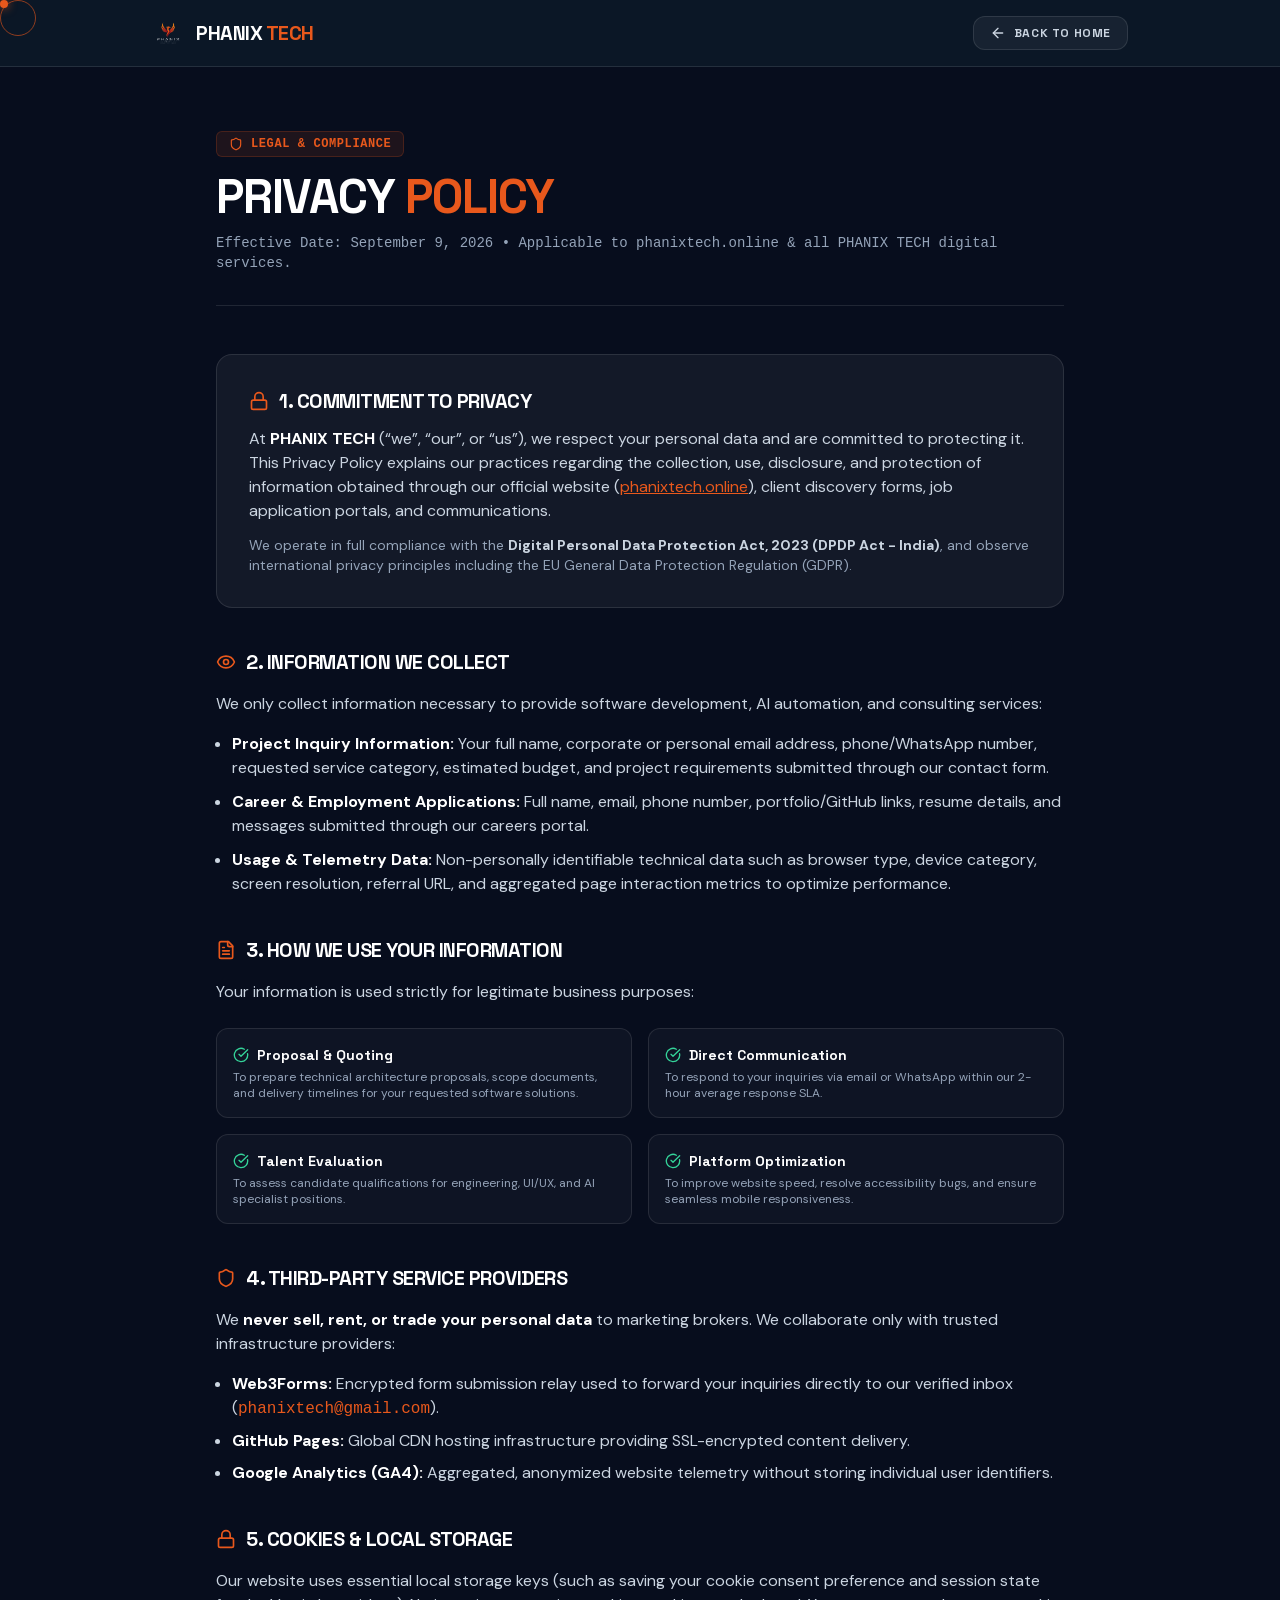
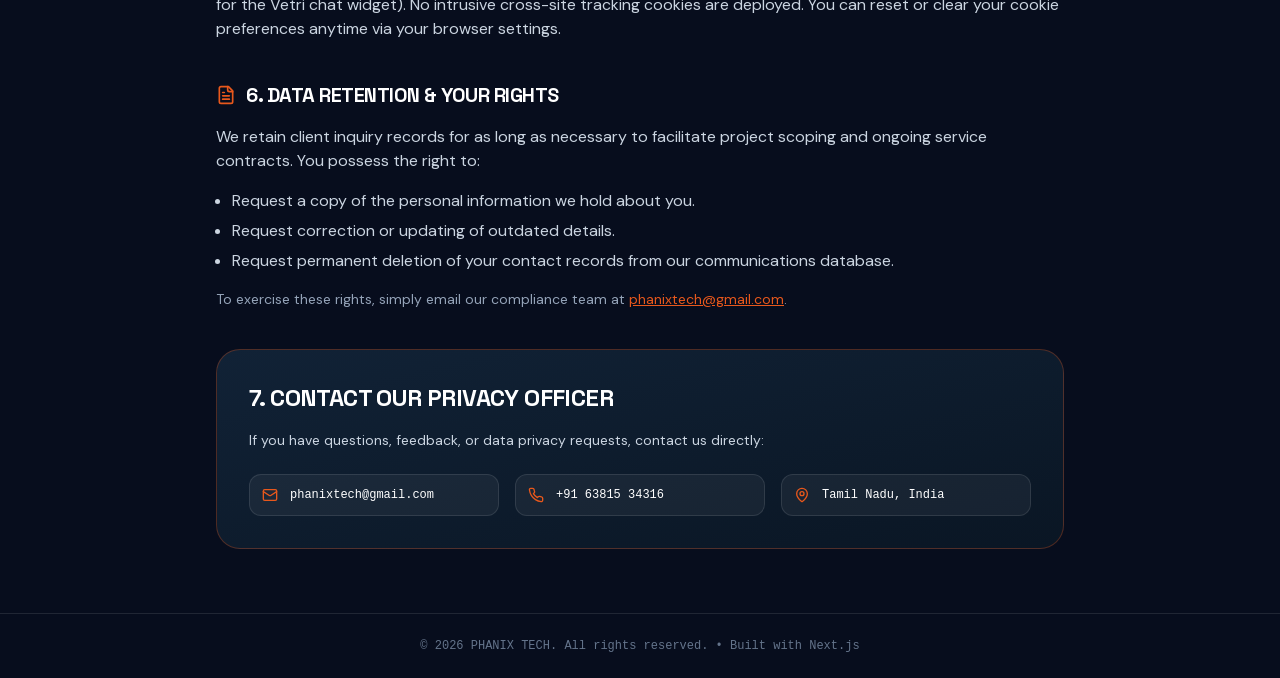
==== commit 95e294e3: "Update: Change official contact email to phanixtech@gmail.com across all pages and components" ====
--- a/privacy/index.html
+++ b/privacy/index.html
@@ -1 +1 @@
-<!DOCTYPE html><!--CKYeC8FNPrRLBg9_ioBEl--><html lang="en" class="__variable_49a339 __variable_0eeb07 scroll-smooth"><head><meta charSet="utf-8"/><meta name="viewport" content="width=device-width, initial-scale=1"/><link rel="preload" as="image" href="/logo.png"/><link rel="stylesheet" href="/_next/static/css/e471ff28d6683362.css" data-precedence="next"/><link rel="preload" as="script" fetchPriority="low" href="/_next/static/chunks/webpack-b0b1627f0316878c.js"/><script src="/_next/static/chunks/4bd1b696-c023c6e3521b1417.js" async=""></script><script src="/_next/static/chunks/255-a70cfdedd3f61710.js" async=""></script><script src="/_next/static/chunks/main-app-d34550a352e0b92a.js" async=""></script><script src="/_next/static/chunks/619-ba102abea3e3d0e4.js" async=""></script><script src="/_next/static/chunks/15-647eaaa3224d9a34.js" async=""></script><script src="/_next/static/chunks/app/layout-1608ba14044d72e1.js" async=""></script><script src="/_next/static/chunks/app/not-found-fe9af5b3223f5346.js" async=""></script><script src="/_next/static/chunks/app/privacy/page-56f212fd9b2b3a34.js" async=""></script><link rel="preload" href="https://www.googletagmanager.com/gtag/js?id=G-PHANIXTECH1" as="script"/><link rel="icon" type="image/png" href="/logo.png"/><title>Privacy Policy | PHANIX TECH</title><meta name="description" content="Privacy Policy and Data Protection standards of PHANIX TECH. Learn how we handle your inquiries, personal data, and website telemetry."/><meta name="author" content="PHANIX TECH"/><meta name="keywords" content="PHANIX TECH,phanixtech,web development company tamil nadu,ai automation agency,full stack developer portfolio,3d webgl website,react next.js studio"/><link rel="canonical" href="https://phanixtech.online/privacy"/><meta property="og:title" content="PHANIX TECH — Web Development, AI Automation &amp; Digital Experiences"/><meta property="og:description" content="Tamil Nadu&#x27;s premier digital studio for high-performance websites, 3D interactive web apps, AI chatbots &amp; mobile applications."/><meta property="og:url" content="https://phanixtech.online"/><meta property="og:site_name" content="PHANIX TECH"/><meta property="og:locale" content="en_US"/><meta property="og:image" content="https://phanixtech.online/logo.png"/><meta property="og:image:width" content="512"/><meta property="og:image:height" content="512"/><meta property="og:image:alt" content="PHANIX TECH Logo"/><meta property="og:type" content="website"/><meta name="twitter:card" content="summary_large_image"/><meta name="twitter:title" content="PHANIX TECH — Web Development, AI Automation &amp; Digital Experiences"/><meta name="twitter:description" content="High-performance websites, 3D interactive applications, AI automation &amp; mobile apps by PHANIX TECH."/><meta name="twitter:image" content="https://phanixtech.online/logo.png"/><script type="application/ld+json">{"@context":"https://schema.org","@graph":[{"@type":"Organization","@id":"https://phanixtech.online/#organization","name":"PHANIX TECH","alternateName":["phanixtech","Phanix Tech Studio"],"url":"https://phanixtech.online/","logo":"https://phanixtech.online/logo.png","telephone":"+916381534316","email":"hr@phanixtech.online","address":{"@type":"PostalAddress","addressRegion":"Tamil Nadu","addressCountry":"IN"}},{"@type":"WebSite","@id":"https://phanixtech.online/#website","url":"https://phanixtech.online/","name":"PHANIX TECH"}]}</script><script src="/_next/static/chunks/polyfills-42372ed130431b0a.js" noModule=""></script></head><body class="bg-[#070D1D] text-slate-100 antialiased selection:bg-[#E8581C] selection:text-white font-body"><div hidden=""><!--$--><!--/$--></div><div class="fixed inset-0 pointer-events-none z-[99990] overflow-hidden" aria-hidden="true"></div><div class="min-h-screen bg-[#070D1D] text-slate-200 font-body selection:bg-[#E8581C] selection:text-white"><header class="border-b border-white/10 bg-[#0D1B2A]/80 backdrop-blur-md sticky top-0 z-50"><div class="max-w-5xl mx-auto px-6 py-4 flex items-center justify-between"><a class="flex items-center gap-3 group" href="/"><img src="/logo.png" alt="PHANIX TECH Logo" class="w-8 h-8 object-contain group-hover:scale-105 transition-transform"/><span class="font-heading font-black text-xl text-white tracking-tight">PHANIX <span class="text-[#E8581C]">TECH</span></span></a><a class="inline-flex items-center gap-2 text-xs font-heading font-bold uppercase tracking-wider text-slate-300 hover:text-[#E8581C] bg-white/5 hover:bg-white/10 px-4 py-2 rounded-xl border border-white/10 transition-all" href="/"><svg xmlns="http://www.w3.org/2000/svg" width="24" height="24" viewBox="0 0 24 24" fill="none" stroke="currentColor" stroke-width="2" stroke-linecap="round" stroke-linejoin="round" class="lucide lucide-arrow-left w-4 h-4"><path d="m12 19-7-7 7-7"></path><path d="M19 12H5"></path></svg><span>Back to Home</span></a></div></header><main class="max-w-4xl mx-auto px-6 py-12 lg:py-16"><div class="mb-12 border-b border-white/10 pb-8"><div class="inline-flex items-center gap-2 px-3 py-1 rounded-md bg-[#E8581C]/10 text-[#E8581C] font-mono text-xs font-bold uppercase tracking-wider mb-4 border border-[#E8581C]/20"><svg xmlns="http://www.w3.org/2000/svg" width="24" height="24" viewBox="0 0 24 24" fill="none" stroke="currentColor" stroke-width="2" stroke-linecap="round" stroke-linejoin="round" class="lucide lucide-shield w-3.5 h-3.5"><path d="M20 13c0 5-3.5 7.5-7.66 8.95a1 1 0 0 1-.67-.01C7.5 20.5 4 18 4 13V6a1 1 0 0 1 1-1c2 0 4.5-1.2 6.24-2.72a1.17 1.17 0 0 1 1.52 0C14.51 3.81 17 5 19 5a1 1 0 0 1 1 1z"></path></svg><span>LEGAL &amp; COMPLIANCE</span></div><h1 class="font-heading text-4xl sm:text-5xl font-black text-white uppercase tracking-tight mb-3">PRIVACY <span class="text-[#E8581C]">POLICY</span></h1><p class="text-slate-400 text-sm font-mono">Effective Date: <!-- -->September 9, 2026<!-- --> • Applicable to phanixtech.online &amp; all PHANIX TECH digital services.</p></div><div class="space-y-10 text-slate-300 text-sm sm:text-base leading-relaxed font-body"><section class="bg-white/5 border border-white/10 p-6 sm:p-8 rounded-2xl"><h2 class="font-heading text-xl font-bold text-white uppercase tracking-tight flex items-center gap-2.5 mb-3"><svg xmlns="http://www.w3.org/2000/svg" width="24" height="24" viewBox="0 0 24 24" fill="none" stroke="currentColor" stroke-width="2" stroke-linecap="round" stroke-linejoin="round" class="lucide lucide-lock w-5 h-5 text-[#E8581C]"><rect width="18" height="11" x="3" y="11" rx="2" ry="2"></rect><path d="M7 11V7a5 5 0 0 1 10 0v4"></path></svg><span>1. Commitment to Privacy</span></h2><p>At <strong class="text-white">PHANIX TECH</strong> (“we”, “our”, or “us”), we respect your personal data and are committed to protecting it. This Privacy Policy explains our practices regarding the collection, use, disclosure, and protection of information obtained through our official website (<a href="https://phanixtech.online" class="text-[#E8581C] underline">phanixtech.online</a>), client discovery forms, job application portals, and communications.</p><p class="mt-3 text-xs sm:text-sm text-slate-400">We operate in full compliance with the <strong class="text-slate-300">Digital Personal Data Protection Act, 2023 (DPDP Act - India)</strong>, and observe international privacy principles including the EU General Data Protection Regulation (GDPR).</p></section><section class="space-y-4"><h2 class="font-heading text-xl font-bold text-white uppercase tracking-tight flex items-center gap-2.5"><svg xmlns="http://www.w3.org/2000/svg" width="24" height="24" viewBox="0 0 24 24" fill="none" stroke="currentColor" stroke-width="2" stroke-linecap="round" stroke-linejoin="round" class="lucide lucide-eye w-5 h-5 text-[#E8581C]"><path d="M2.062 12.348a1 1 0 0 1 0-.696 10.75 10.75 0 0 1 19.876 0 1 1 0 0 1 0 .696 10.75 10.75 0 0 1-19.876 0"></path><circle cx="12" cy="12" r="3"></circle></svg><span>2. Information We Collect</span></h2><p>We only collect information necessary to provide software development, AI automation, and consulting services:</p><ul class="space-y-2.5 ml-4 list-disc text-slate-300"><li><strong class="text-white">Project Inquiry Information:</strong> Your full name, corporate or personal email address, phone/WhatsApp number, requested service category, estimated budget, and project requirements submitted through our contact form.</li><li><strong class="text-white">Career &amp; Employment Applications:</strong> Full name, email, phone number, portfolio/GitHub links, resume details, and messages submitted through our careers portal.</li><li><strong class="text-white">Usage &amp; Telemetry Data:</strong> Non-personally identifiable technical data such as browser type, device category, screen resolution, referral URL, and aggregated page interaction metrics to optimize performance.</li></ul></section><section class="space-y-4"><h2 class="font-heading text-xl font-bold text-white uppercase tracking-tight flex items-center gap-2.5"><svg xmlns="http://www.w3.org/2000/svg" width="24" height="24" viewBox="0 0 24 24" fill="none" stroke="currentColor" stroke-width="2" stroke-linecap="round" stroke-linejoin="round" class="lucide lucide-file-text w-5 h-5 text-[#E8581C]"><path d="M15 2H6a2 2 0 0 0-2 2v16a2 2 0 0 0 2 2h12a2 2 0 0 0 2-2V7Z"></path><path d="M14 2v4a2 2 0 0 0 2 2h4"></path><path d="M10 9H8"></path><path d="M16 13H8"></path><path d="M16 17H8"></path></svg><span>3. How We Use Your Information</span></h2><p>Your information is used strictly for legitimate business purposes:</p><div class="grid grid-cols-1 sm:grid-cols-2 gap-4 pt-2"><div class="p-4 rounded-xl bg-white/[0.03] border border-white/10"><div class="flex items-center gap-2 text-white font-heading font-bold text-sm mb-1"><svg xmlns="http://www.w3.org/2000/svg" width="24" height="24" viewBox="0 0 24 24" fill="none" stroke="currentColor" stroke-width="2" stroke-linecap="round" stroke-linejoin="round" class="lucide lucide-circle-check-big w-4 h-4 text-emerald-400"><path d="M21.801 10A10 10 0 1 1 17 3.335"></path><path d="m9 11 3 3L22 4"></path></svg><span>Proposal &amp; Quoting</span></div><p class="text-xs text-slate-400">To prepare technical architecture proposals, scope documents, and delivery timelines for your requested software solutions.</p></div><div class="p-4 rounded-xl bg-white/[0.03] border border-white/10"><div class="flex items-center gap-2 text-white font-heading font-bold text-sm mb-1"><svg xmlns="http://www.w3.org/2000/svg" width="24" height="24" viewBox="0 0 24 24" fill="none" stroke="currentColor" stroke-width="2" stroke-linecap="round" stroke-linejoin="round" class="lucide lucide-circle-check-big w-4 h-4 text-emerald-400"><path d="M21.801 10A10 10 0 1 1 17 3.335"></path><path d="m9 11 3 3L22 4"></path></svg><span>Direct Communication</span></div><p class="text-xs text-slate-400">To respond to your inquiries via email or WhatsApp within our 2-hour average response SLA.</p></div><div class="p-4 rounded-xl bg-white/[0.03] border border-white/10"><div class="flex items-center gap-2 text-white font-heading font-bold text-sm mb-1"><svg xmlns="http://www.w3.org/2000/svg" width="24" height="24" viewBox="0 0 24 24" fill="none" stroke="currentColor" stroke-width="2" stroke-linecap="round" stroke-linejoin="round" class="lucide lucide-circle-check-big w-4 h-4 text-emerald-400"><path d="M21.801 10A10 10 0 1 1 17 3.335"></path><path d="m9 11 3 3L22 4"></path></svg><span>Talent Evaluation</span></div><p class="text-xs text-slate-400">To assess candidate qualifications for engineering, UI/UX, and AI specialist positions.</p></div><div class="p-4 rounded-xl bg-white/[0.03] border border-white/10"><div class="flex items-center gap-2 text-white font-heading font-bold text-sm mb-1"><svg xmlns="http://www.w3.org/2000/svg" width="24" height="24" viewBox="0 0 24 24" fill="none" stroke="currentColor" stroke-width="2" stroke-linecap="round" stroke-linejoin="round" class="lucide lucide-circle-check-big w-4 h-4 text-emerald-400"><path d="M21.801 10A10 10 0 1 1 17 3.335"></path><path d="m9 11 3 3L22 4"></path></svg><span>Platform Optimization</span></div><p class="text-xs text-slate-400">To improve website speed, resolve accessibility bugs, and ensure seamless mobile responsiveness.</p></div></div></section><section class="space-y-4"><h2 class="font-heading text-xl font-bold text-white uppercase tracking-tight flex items-center gap-2.5"><svg xmlns="http://www.w3.org/2000/svg" width="24" height="24" viewBox="0 0 24 24" fill="none" stroke="currentColor" stroke-width="2" stroke-linecap="round" stroke-linejoin="round" class="lucide lucide-shield w-5 h-5 text-[#E8581C]"><path d="M20 13c0 5-3.5 7.5-7.66 8.95a1 1 0 0 1-.67-.01C7.5 20.5 4 18 4 13V6a1 1 0 0 1 1-1c2 0 4.5-1.2 6.24-2.72a1.17 1.17 0 0 1 1.52 0C14.51 3.81 17 5 19 5a1 1 0 0 1 1 1z"></path></svg><span>4. Third-Party Service Providers</span></h2><p>We <strong class="text-white">never sell, rent, or trade your personal data</strong> to marketing brokers. We collaborate only with trusted infrastructure providers:</p><ul class="space-y-2 ml-4 list-disc text-slate-300"><li><strong class="text-white">Web3Forms:</strong> Encrypted form submission relay used to forward your inquiries directly to our verified inbox (<span class="text-[#E8581C] font-mono">hr@phanixtech.online</span>).</li><li><strong class="text-white">GitHub Pages:</strong> Global CDN hosting infrastructure providing SSL-encrypted content delivery.</li><li><strong class="text-white">Google Analytics (GA4):</strong> Aggregated, anonymized website telemetry without storing individual user identifiers.</li></ul></section><section class="space-y-4"><h2 class="font-heading text-xl font-bold text-white uppercase tracking-tight flex items-center gap-2.5"><svg xmlns="http://www.w3.org/2000/svg" width="24" height="24" viewBox="0 0 24 24" fill="none" stroke="currentColor" stroke-width="2" stroke-linecap="round" stroke-linejoin="round" class="lucide lucide-lock w-5 h-5 text-[#E8581C]"><rect width="18" height="11" x="3" y="11" rx="2" ry="2"></rect><path d="M7 11V7a5 5 0 0 1 10 0v4"></path></svg><span>5. Cookies &amp; Local Storage</span></h2><p>Our website uses essential local storage keys (such as saving your cookie consent preference and session state for the Vetri chat widget). No intrusive cross-site tracking cookies are deployed. You can reset or clear your cookie preferences anytime via your browser settings.</p></section><section class="space-y-4"><h2 class="font-heading text-xl font-bold text-white uppercase tracking-tight flex items-center gap-2.5"><svg xmlns="http://www.w3.org/2000/svg" width="24" height="24" viewBox="0 0 24 24" fill="none" stroke="currentColor" stroke-width="2" stroke-linecap="round" stroke-linejoin="round" class="lucide lucide-file-text w-5 h-5 text-[#E8581C]"><path d="M15 2H6a2 2 0 0 0-2 2v16a2 2 0 0 0 2 2h12a2 2 0 0 0 2-2V7Z"></path><path d="M14 2v4a2 2 0 0 0 2 2h4"></path><path d="M10 9H8"></path><path d="M16 13H8"></path><path d="M16 17H8"></path></svg><span>6. Data Retention &amp; Your Rights</span></h2><p>We retain client inquiry records for as long as necessary to facilitate project scoping and ongoing service contracts. You possess the right to:</p><ul class="space-y-1.5 ml-4 list-disc text-slate-300"><li>Request a copy of the personal information we hold about you.</li><li>Request correction or updating of outdated details.</li><li>Request permanent deletion of your contact records from our communications database.</li></ul><p class="mt-2 text-sm text-slate-400">To exercise these rights, simply email our compliance team at <a href="mailto:hr@phanixtech.online" class="text-[#E8581C] underline">hr@phanixtech.online</a>.</p></section><section class="p-8 rounded-3xl bg-gradient-to-br from-[#112236] to-[#0A1624] border border-[#E8581C]/30 space-y-4"><h2 class="font-heading text-2xl font-black text-white uppercase tracking-tight">7. Contact Our Privacy Officer</h2><p class="text-sm text-slate-300">If you have questions, feedback, or data privacy requests, contact us directly:</p><div class="grid grid-cols-1 sm:grid-cols-3 gap-4 pt-2 text-xs font-mono"><div class="flex items-center gap-3 p-3 rounded-xl bg-white/5 border border-white/10"><svg xmlns="http://www.w3.org/2000/svg" width="24" height="24" viewBox="0 0 24 24" fill="none" stroke="currentColor" stroke-width="2" stroke-linecap="round" stroke-linejoin="round" class="lucide lucide-mail w-4 h-4 text-[#E8581C]"><rect width="20" height="16" x="2" y="4" rx="2"></rect><path d="m22 7-8.97 5.7a1.94 1.94 0 0 1-2.06 0L2 7"></path></svg><a href="mailto:hr@phanixtech.online" class="text-white hover:text-[#E8581C] transition-colors">hr@phanixtech.online</a></div><div class="flex items-center gap-3 p-3 rounded-xl bg-white/5 border border-white/10"><svg xmlns="http://www.w3.org/2000/svg" width="24" height="24" viewBox="0 0 24 24" fill="none" stroke="currentColor" stroke-width="2" stroke-linecap="round" stroke-linejoin="round" class="lucide lucide-phone w-4 h-4 text-[#E8581C]"><path d="M22 16.92v3a2 2 0 0 1-2.18 2 19.79 19.79 0 0 1-8.63-3.07 19.5 19.5 0 0 1-6-6 19.79 19.79 0 0 1-3.07-8.67A2 2 0 0 1 4.11 2h3a2 2 0 0 1 2 1.72 12.84 12.84 0 0 0 .7 2.81 2 2 0 0 1-.45 2.11L8.09 9.91a16 16 0 0 0 6 6l1.27-1.27a2 2 0 0 1 2.11-.45 12.84 12.84 0 0 0 2.81.7A2 2 0 0 1 22 16.92z"></path></svg><a href="tel:+916381534316" class="text-white hover:text-[#E8581C] transition-colors">+91 63815 34316</a></div><div class="flex items-center gap-3 p-3 rounded-xl bg-white/5 border border-white/10"><svg xmlns="http://www.w3.org/2000/svg" width="24" height="24" viewBox="0 0 24 24" fill="none" stroke="currentColor" stroke-width="2" stroke-linecap="round" stroke-linejoin="round" class="lucide lucide-map-pin w-4 h-4 text-[#E8581C]"><path d="M20 10c0 4.993-5.539 10.193-7.399 11.799a1 1 0 0 1-1.202 0C9.539 20.193 4 14.993 4 10a8 8 0 0 1 16 0"></path><circle cx="12" cy="10" r="3"></circle></svg><span class="text-white">Tamil Nadu, India</span></div></div></section></div></main><footer class="border-t border-white/10 py-6 text-center text-xs text-slate-500 font-mono">© <!-- -->2026<!-- --> PHANIX TECH. All rights reserved. • Built with Next.js</footer></div><!--$--><!--/$--><script src="/_next/static/chunks/webpack-b0b1627f0316878c.js" id="_R_" async=""></script><script>(self.__next_f=self.__next_f||[]).push([0])</script><script>self.__next_f.push([1,"1:\"$Sreact.fragment\"\n2:I[2289,[\"619\",\"static/chunks/619-ba102abea3e3d0e4.js\",\"15\",\"static/chunks/15-647eaaa3224d9a34.js\",\"177\",\"static/chunks/app/layout-1608ba14044d72e1.js\"],\"default\"]\n3:I[7785,[\"619\",\"static/chunks/619-ba102abea3e3d0e4.js\",\"15\",\"static/chunks/15-647eaaa3224d9a34.js\",\"177\",\"static/chunks/app/layout-1608ba14044d72e1.js\"],\"default\"]\n4:I[9766,[],\"\"]\n5:I[8924,[],\"\"]\n6:I[3135,[\"619\",\"static/chunks/619-ba102abea3e3d0e4.js\",\"345\",\"static/chunks/app/not-found-fe9af5b3223f5346.js\"],\"default\"]\n7:I[4186,[\"619\",\"static/chunks/619-ba102abea3e3d0e4.js\",\"15\",\"static/chunks/15-647eaaa3224d9a34.js\",\"177\",\"static/chunks/app/layout-1608ba14044d72e1.js\"],\"default\"]\n8:I[9079,[\"619\",\"static/chunks/619-ba102abea3e3d0e4.js\",\"15\",\"static/chunks/15-647eaaa3224d9a34.js\",\"177\",\"static/chunks/app/layout-1608ba14044d72e1.js\"],\"default\"]\n9:I[2619,[\"619\",\"static/chunks/619-ba102abea3e3d0e4.js\",\"877\",\"static/chunks/app/privacy/page-56f212fd9b2b3a34.js\"],\"\"]\n11:I[7150,[],\"\"]\n:HL[\"/_next/static/css/e471ff28d6683362.css\",\"style\"]\n"])</script><script>self.__next_f.push([1,"0:{\"P\":null,\"b\":\"CKYeC8FNPrRLBg9_ioBEl\",\"p\":\"\",\"c\":[\"\",\"privacy\"],\"i\":false,\"f\":[[[\"\",{\"children\":[\"privacy\",{\"children\":[\"__PAGE__\",{}]}]},\"$undefined\",\"$undefined\",true],[\"\",[\"$\",\"$1\",\"c\",{\"children\":[[[\"$\",\"link\",\"0\",{\"rel\":\"stylesheet\",\"href\":\"/_next/static/css/e471ff28d6683362.css\",\"precedence\":\"next\",\"crossOrigin\":\"$undefined\",\"nonce\":\"$undefined\"}]],[\"$\",\"html\",null,{\"lang\":\"en\",\"className\":\"__variable_49a339 __variable_0eeb07 scroll-smooth\",\"children\":[[\"$\",\"head\",null,{\"children\":[[\"$\",\"link\",null,{\"rel\":\"icon\",\"type\":\"image/png\",\"href\":\"/logo.png\"}],[\"$\",\"script\",null,{\"type\":\"application/ld+json\",\"dangerouslySetInnerHTML\":{\"__html\":\"{\\\"@context\\\":\\\"https://schema.org\\\",\\\"@graph\\\":[{\\\"@type\\\":\\\"Organization\\\",\\\"@id\\\":\\\"https://phanixtech.online/#organization\\\",\\\"name\\\":\\\"PHANIX TECH\\\",\\\"alternateName\\\":[\\\"phanixtech\\\",\\\"Phanix Tech Studio\\\"],\\\"url\\\":\\\"https://phanixtech.online/\\\",\\\"logo\\\":\\\"https://phanixtech.online/logo.png\\\",\\\"telephone\\\":\\\"+916381534316\\\",\\\"email\\\":\\\"hr@phanixtech.online\\\",\\\"address\\\":{\\\"@type\\\":\\\"PostalAddress\\\",\\\"addressRegion\\\":\\\"Tamil Nadu\\\",\\\"addressCountry\\\":\\\"IN\\\"}},{\\\"@type\\\":\\\"WebSite\\\",\\\"@id\\\":\\\"https://phanixtech.online/#website\\\",\\\"url\\\":\\\"https://phanixtech.online/\\\",\\\"name\\\":\\\"PHANIX TECH\\\"}]}\"}}]]}],[\"$\",\"body\",null,{\"className\":\"bg-[#070D1D] text-slate-100 antialiased selection:bg-[#E8581C] selection:text-white font-body\",\"children\":[[\"$\",\"$L2\",null,{}],[\"$\",\"$L3\",null,{}],[\"$\",\"$L4\",null,{\"parallelRouterKey\":\"children\",\"error\":\"$undefined\",\"errorStyles\":\"$undefined\",\"errorScripts\":\"$undefined\",\"template\":[\"$\",\"$L5\",null,{}],\"templateStyles\":\"$undefined\",\"templateScripts\":\"$undefined\",\"notFound\":[[\"$\",\"$L6\",null,{}],[]],\"forbidden\":\"$undefined\",\"unauthorized\":\"$undefined\"}],[\"$\",\"$L7\",null,{}],[\"$\",\"$L8\",null,{}]]}]]}]]}],{\"children\":[\"privacy\",[\"$\",\"$1\",\"c\",{\"children\":[null,[\"$\",\"$L4\",null,{\"parallelRouterKey\":\"children\",\"error\":\"$undefined\",\"errorStyles\":\"$undefined\",\"errorScripts\":\"$undefined\",\"template\":[\"$\",\"$L5\",null,{}],\"templateStyles\":\"$undefined\",\"templateScripts\":\"$undefined\",\"notFound\":\"$undefined\",\"forbidden\":\"$undefined\",\"unauthorized\":\"$undefined\"}]]}],{\"children\":[\"__PAGE__\",[\"$\",\"$1\",\"c\",{\"children\":[[\"$\",\"div\",null,{\"className\":\"min-h-screen bg-[#070D1D] text-slate-200 font-body selection:bg-[#E8581C] selection:text-white\",\"children\":[[\"$\",\"header\",null,{\"className\":\"border-b border-white/10 bg-[#0D1B2A]/80 backdrop-blur-md sticky top-0 z-50\",\"children\":[\"$\",\"div\",null,{\"className\":\"max-w-5xl mx-auto px-6 py-4 flex items-center justify-between\",\"children\":[[\"$\",\"$L9\",null,{\"href\":\"/\",\"className\":\"flex items-center gap-3 group\",\"children\":[[\"$\",\"img\",null,{\"src\":\"/logo.png\",\"alt\":\"PHANIX TECH Logo\",\"className\":\"w-8 h-8 object-contain group-hover:scale-105 transition-transform\"}],[\"$\",\"span\",null,{\"className\":\"font-heading font-black text-xl text-white tracking-tight\",\"children\":[\"PHANIX \",[\"$\",\"span\",null,{\"className\":\"text-[#E8581C]\",\"children\":\"TECH\"}]]}]]}],[\"$\",\"$L9\",null,{\"href\":\"/\",\"className\":\"inline-flex items-center gap-2 text-xs font-heading font-bold uppercase tracking-wider text-slate-300 hover:text-[#E8581C] bg-white/5 hover:bg-white/10 px-4 py-2 rounded-xl border border-white/10 transition-all\",\"children\":[[\"$\",\"svg\",null,{\"ref\":\"$undefined\",\"xmlns\":\"http://www.w3.org/2000/svg\",\"width\":24,\"height\":24,\"viewBox\":\"0 0 24 24\",\"fill\":\"none\",\"stroke\":\"currentColor\",\"strokeWidth\":2,\"strokeLinecap\":\"round\",\"strokeLinejoin\":\"round\",\"className\":\"lucide lucide-arrow-left w-4 h-4\",\"children\":[[\"$\",\"path\",\"1l729n\",{\"d\":\"m12 19-7-7 7-7\"}],[\"$\",\"path\",\"x3x0zl\",{\"d\":\"M19 12H5\"}],\"$undefined\"]}],[\"$\",\"span\",null,{\"children\":\"Back to Home\"}]]}]]}]}],[\"$\",\"main\",null,{\"className\":\"max-w-4xl mx-auto px-6 py-12 lg:py-16\",\"children\":[[\"$\",\"div\",null,{\"className\":\"mb-12 border-b border-white/10 pb-8\",\"children\":[[\"$\",\"div\",null,{\"className\":\"inline-flex items-center gap-2 px-3 py-1 rounded-md bg-[#E8581C]/10 text-[#E8581C] font-mono text-xs font-bold uppercase tracking-wider mb-4 border border-[#E8581C]/20\",\"children\":[[\"$\",\"svg\",null,{\"ref\":\"$undefined\",\"xmlns\":\"http://www.w3.org/2000/svg\",\"width\":24,\"height\":24,\"viewBox\":\"0 0 24 24\",\"fill\":\"none\",\"stroke\":\"currentColor\",\"strokeWidth\":2,\"strokeLinecap\":\"round\",\"strokeLinejoin\":\"round\",\"className\":\"lucide lucide-shield w-3.5 h-3.5\",\"children\":[[\"$\",\"path\",\"oel41y\",{\"d\":\"M20 13c0 5-3.5 7.5-7.66 8.95a1 1 0 0 1-.67-.01C7.5 20.5 4 18 4 13V6a1 1 0 0 1 1-1c2 0 4.5-1.2 6.24-2.72a1.17 1.17 0 0 1 1.52 0C14.51 3.81 17 5 19 5a1 1 0 0 1 1 1z\"}],\"$undefined\"]}],\"$La\"]}],\"$Lb\",\"$Lc\"]}],\"$Ld\"]}],\"$Le\"]}],null,\"$Lf\"]}],{},null,false]},null,false]},null,false],\"$L10\",false]],\"m\":\"$undefined\",\"G\":[\"$11\",[]],\"s\":false,\"S\":true}\n"])</script><script>self.__next_f.push([1,"1e:I[4431,[],\"OutletBoundary\"]\n20:I[5278,[],\"AsyncMetadataOutlet\"]\n22:I[4431,[],\"ViewportBoundary\"]\n24:I[4431,[],\"MetadataBoundary\"]\n25:\"$Sreact.suspense\"\na:[\"$\",\"span\",null,{\"children\":\"LEGAL \u0026 COMPLIANCE\"}]\nb:[\"$\",\"h1\",null,{\"className\":\"font-heading text-4xl sm:text-5xl font-black text-white uppercase tracking-tight mb-3\",\"children\":[\"PRIVACY \",[\"$\",\"span\",null,{\"className\":\"text-[#E8581C]\",\"children\":\"POLICY\"}]]}]\nc:[\"$\",\"p\",null,{\"className\":\"text-slate-400 text-sm font-mono\",\"children\":[\"Effective Date: \",\"September 9, 2026\",\" • Applicable to phanixtech.online \u0026 all PHANIX TECH digital services.\"]}]\n"])</script><script>self.__next_f.push([1,"d:[\"$\",\"div\",null,{\"className\":\"space-y-10 text-slate-300 text-sm sm:text-base leading-relaxed font-body\",\"children\":[[\"$\",\"section\",null,{\"className\":\"bg-white/5 border border-white/10 p-6 sm:p-8 rounded-2xl\",\"children\":[[\"$\",\"h2\",null,{\"className\":\"font-heading text-xl font-bold text-white uppercase tracking-tight flex items-center gap-2.5 mb-3\",\"children\":[[\"$\",\"svg\",null,{\"ref\":\"$undefined\",\"xmlns\":\"http://www.w3.org/2000/svg\",\"width\":24,\"height\":24,\"viewBox\":\"0 0 24 24\",\"fill\":\"none\",\"stroke\":\"currentColor\",\"strokeWidth\":2,\"strokeLinecap\":\"round\",\"strokeLinejoin\":\"round\",\"className\":\"lucide lucide-lock w-5 h-5 text-[#E8581C]\",\"children\":[[\"$\",\"rect\",\"1w4ew1\",{\"width\":\"18\",\"height\":\"11\",\"x\":\"3\",\"y\":\"11\",\"rx\":\"2\",\"ry\":\"2\"}],[\"$\",\"path\",\"fwvmzm\",{\"d\":\"M7 11V7a5 5 0 0 1 10 0v4\"}],\"$undefined\"]}],[\"$\",\"span\",null,{\"children\":\"1. Commitment to Privacy\"}]]}],[\"$\",\"p\",null,{\"children\":[\"At \",[\"$\",\"strong\",null,{\"className\":\"text-white\",\"children\":\"PHANIX TECH\"}],\" (“we”, “our”, or “us”), we respect your personal data and are committed to protecting it. This Privacy Policy explains our practices regarding the collection, use, disclosure, and protection of information obtained through our official website (\",[\"$\",\"a\",null,{\"href\":\"https://phanixtech.online\",\"className\":\"text-[#E8581C] underline\",\"children\":\"phanixtech.online\"}],\"), client discovery forms, job application portals, and communications.\"]}],[\"$\",\"p\",null,{\"className\":\"mt-3 text-xs sm:text-sm text-slate-400\",\"children\":[\"We operate in full compliance with the \",[\"$\",\"strong\",null,{\"className\":\"text-slate-300\",\"children\":\"Digital Personal Data Protection Act, 2023 (DPDP Act - India)\"}],\", and observe international privacy principles including the EU General Data Protection Regulation (GDPR).\"]}]]}],[\"$\",\"section\",null,{\"className\":\"space-y-4\",\"children\":[[\"$\",\"h2\",null,{\"className\":\"font-heading text-xl font-bold text-white uppercase tracking-tight flex items-center gap-2.5\",\"children\":[[\"$\",\"svg\",null,{\"ref\":\"$undefined\",\"xmlns\":\"http://www.w3.org/2000/svg\",\"width\":24,\"height\":24,\"viewBox\":\"0 0 24 24\",\"fill\":\"none\",\"stroke\":\"currentColor\",\"strokeWidth\":2,\"strokeLinecap\":\"round\",\"strokeLinejoin\":\"round\",\"className\":\"lucide lucide-eye w-5 h-5 text-[#E8581C]\",\"children\":[[\"$\",\"path\",\"1nclc0\",{\"d\":\"M2.062 12.348a1 1 0 0 1 0-.696 10.75 10.75 0 0 1 19.876 0 1 1 0 0 1 0 .696 10.75 10.75 0 0 1-19.876 0\"}],[\"$\",\"circle\",\"1v7zrd\",{\"cx\":\"12\",\"cy\":\"12\",\"r\":\"3\"}],\"$undefined\"]}],[\"$\",\"span\",null,{\"children\":\"2. Information We Collect\"}]]}],[\"$\",\"p\",null,{\"children\":\"We only collect information necessary to provide software development, AI automation, and consulting services:\"}],[\"$\",\"ul\",null,{\"className\":\"space-y-2.5 ml-4 list-disc text-slate-300\",\"children\":[[\"$\",\"li\",null,{\"children\":[[\"$\",\"strong\",null,{\"className\":\"text-white\",\"children\":\"Project Inquiry Information:\"}],\" Your full name, corporate or personal email address, phone/WhatsApp number, requested service category, estimated budget, and project requirements submitted through our contact form.\"]}],[\"$\",\"li\",null,{\"children\":[[\"$\",\"strong\",null,{\"className\":\"text-white\",\"children\":\"Career \u0026 Employment Applications:\"}],\" Full name, email, phone number, portfolio/GitHub links, resume details, and messages submitted through our careers portal.\"]}],[\"$\",\"li\",null,{\"children\":[[\"$\",\"strong\",null,{\"className\":\"text-white\",\"children\":\"Usage \u0026 Telemetry Data:\"}],\" Non-personally identifiable technical data such as browser type, device category, screen resolution, referral URL, and aggregated page interaction metrics to optimize performance.\"]}]]}]]}],[\"$\",\"section\",null,{\"className\":\"space-y-4\",\"children\":[[\"$\",\"h2\",null,{\"className\":\"font-heading text-xl font-bold text-white uppercase tracking-tight flex items-center gap-2.5\",\"children\":[[\"$\",\"svg\",null,{\"ref\":\"$undefined\",\"xmlns\":\"http://www.w3.org/2000/svg\",\"width\":24,\"height\":24,\"viewBox\":\"0 0 24 24\",\"fill\":\"none\",\"stroke\":\"currentColor\",\"strokeWidth\":2,\"strokeLinecap\":\"round\",\"strokeLinejoin\":\"round\",\"className\":\"lucide lucide-file-text w-5 h-5 text-[#E8581C]\",\"children\":[\"$L12\",\"$L13\",\"$L14\",\"$L15\",\"$L16\",\"$undefined\"]}],\"$L17\"]}],\"$L18\",\"$L19\"]}],\"$L1a\",\"$L1b\",\"$L1c\",\"$L1d\"]}]\n"])</script><script>self.__next_f.push([1,"e:[\"$\",\"footer\",null,{\"className\":\"border-t border-white/10 py-6 text-center text-xs text-slate-500 font-mono\",\"children\":[\"© \",2026,\" PHANIX TECH. All rights reserved. • Built with Next.js\"]}]\nf:[\"$\",\"$L1e\",null,{\"children\":[\"$L1f\",[\"$\",\"$L20\",null,{\"promise\":\"$@21\"}]]}]\n10:[\"$\",\"$1\",\"h\",{\"children\":[null,[[\"$\",\"$L22\",null,{\"children\":\"$L23\"}],null],[\"$\",\"$L24\",null,{\"children\":[\"$\",\"div\",null,{\"hidden\":true,\"children\":[\"$\",\"$25\",null,{\"fallback\":null,\"children\":\"$L26\"}]}]}]]}]\n"])</script><script>self.__next_f.push([1,"12:[\"$\",\"path\",\"1rqfz7\",{\"d\":\"M15 2H6a2 2 0 0 0-2 2v16a2 2 0 0 0 2 2h12a2 2 0 0 0 2-2V7Z\"}]\n13:[\"$\",\"path\",\"tnqrlb\",{\"d\":\"M14 2v4a2 2 0 0 0 2 2h4\"}]\n14:[\"$\",\"path\",\"b1mrlr\",{\"d\":\"M10 9H8\"}]\n15:[\"$\",\"path\",\"t4e002\",{\"d\":\"M16 13H8\"}]\n16:[\"$\",\"path\",\"z1uh3a\",{\"d\":\"M16 17H8\"}]\n17:[\"$\",\"span\",null,{\"children\":\"3. How We Use Your Information\"}]\n18:[\"$\",\"p\",null,{\"children\":\"Your information is used strictly for legitimate business purposes:\"}]\n"])</script><script>self.__next_f.push([1,"19:[\"$\",\"div\",null,{\"className\":\"grid grid-cols-1 sm:grid-cols-2 gap-4 pt-2\",\"children\":[[\"$\",\"div\",null,{\"className\":\"p-4 rounded-xl bg-white/[0.03] border border-white/10\",\"children\":[[\"$\",\"div\",null,{\"className\":\"flex items-center gap-2 text-white font-heading font-bold text-sm mb-1\",\"children\":[[\"$\",\"svg\",null,{\"ref\":\"$undefined\",\"xmlns\":\"http://www.w3.org/2000/svg\",\"width\":24,\"height\":24,\"viewBox\":\"0 0 24 24\",\"fill\":\"none\",\"stroke\":\"currentColor\",\"strokeWidth\":2,\"strokeLinecap\":\"round\",\"strokeLinejoin\":\"round\",\"className\":\"lucide lucide-circle-check-big w-4 h-4 text-emerald-400\",\"children\":[[\"$\",\"path\",\"yps3ct\",{\"d\":\"M21.801 10A10 10 0 1 1 17 3.335\"}],[\"$\",\"path\",\"1pflzl\",{\"d\":\"m9 11 3 3L22 4\"}],\"$undefined\"]}],[\"$\",\"span\",null,{\"children\":\"Proposal \u0026 Quoting\"}]]}],[\"$\",\"p\",null,{\"className\":\"text-xs text-slate-400\",\"children\":\"To prepare technical architecture proposals, scope documents, and delivery timelines for your requested software solutions.\"}]]}],[\"$\",\"div\",null,{\"className\":\"p-4 rounded-xl bg-white/[0.03] border border-white/10\",\"children\":[[\"$\",\"div\",null,{\"className\":\"flex items-center gap-2 text-white font-heading font-bold text-sm mb-1\",\"children\":[[\"$\",\"svg\",null,{\"ref\":\"$undefined\",\"xmlns\":\"http://www.w3.org/2000/svg\",\"width\":24,\"height\":24,\"viewBox\":\"0 0 24 24\",\"fill\":\"none\",\"stroke\":\"currentColor\",\"strokeWidth\":2,\"strokeLinecap\":\"round\",\"strokeLinejoin\":\"round\",\"className\":\"lucide lucide-circle-check-big w-4 h-4 text-emerald-400\",\"children\":[[\"$\",\"path\",\"yps3ct\",{\"d\":\"M21.801 10A10 10 0 1 1 17 3.335\"}],[\"$\",\"path\",\"1pflzl\",{\"d\":\"m9 11 3 3L22 4\"}],\"$undefined\"]}],[\"$\",\"span\",null,{\"children\":\"Direct Communication\"}]]}],[\"$\",\"p\",null,{\"className\":\"text-xs text-slate-400\",\"children\":\"To respond to your inquiries via email or WhatsApp within our 2-hour average response SLA.\"}]]}],[\"$\",\"div\",null,{\"className\":\"p-4 rounded-xl bg-white/[0.03] border border-white/10\",\"children\":[[\"$\",\"div\",null,{\"className\":\"flex items-center gap-2 text-white font-heading font-bold text-sm mb-1\",\"children\":[[\"$\",\"svg\",null,{\"ref\":\"$undefined\",\"xmlns\":\"http://www.w3.org/2000/svg\",\"width\":24,\"height\":24,\"viewBox\":\"0 0 24 24\",\"fill\":\"none\",\"stroke\":\"currentColor\",\"strokeWidth\":2,\"strokeLinecap\":\"round\",\"strokeLinejoin\":\"round\",\"className\":\"lucide lucide-circle-check-big w-4 h-4 text-emerald-400\",\"children\":[[\"$\",\"path\",\"yps3ct\",{\"d\":\"M21.801 10A10 10 0 1 1 17 3.335\"}],[\"$\",\"path\",\"1pflzl\",{\"d\":\"m9 11 3 3L22 4\"}],\"$undefined\"]}],[\"$\",\"span\",null,{\"children\":\"Talent Evaluation\"}]]}],[\"$\",\"p\",null,{\"className\":\"text-xs text-slate-400\",\"children\":\"To assess candidate qualifications for engineering, UI/UX, and AI specialist positions.\"}]]}],[\"$\",\"div\",null,{\"className\":\"p-4 rounded-xl bg-white/[0.03] border border-white/10\",\"children\":[[\"$\",\"div\",null,{\"className\":\"flex items-center gap-2 text-white font-heading font-bold text-sm mb-1\",\"children\":[[\"$\",\"svg\",null,{\"ref\":\"$undefined\",\"xmlns\":\"http://www.w3.org/2000/svg\",\"width\":24,\"height\":24,\"viewBox\":\"0 0 24 24\",\"fill\":\"none\",\"stroke\":\"currentColor\",\"strokeWidth\":2,\"strokeLinecap\":\"round\",\"strokeLinejoin\":\"round\",\"className\":\"lucide lucide-circle-check-big w-4 h-4 text-emerald-400\",\"children\":[[\"$\",\"path\",\"yps3ct\",{\"d\":\"M21.801 10A10 10 0 1 1 17 3.335\"}],[\"$\",\"path\",\"1pflzl\",{\"d\":\"m9 11 3 3L22 4\"}],\"$undefined\"]}],[\"$\",\"span\",null,{\"children\":\"Platform Optimization\"}]]}],[\"$\",\"p\",null,{\"className\":\"text-xs text-slate-400\",\"children\":\"To improve website speed, resolve accessibility bugs, and ensure seamless mobile responsiveness.\"}]]}]]}]\n"])</script><script>self.__next_f.push([1,"1a:[\"$\",\"section\",null,{\"className\":\"space-y-4\",\"children\":[[\"$\",\"h2\",null,{\"className\":\"font-heading text-xl font-bold text-white uppercase tracking-tight flex items-center gap-2.5\",\"children\":[[\"$\",\"svg\",null,{\"ref\":\"$undefined\",\"xmlns\":\"http://www.w3.org/2000/svg\",\"width\":24,\"height\":24,\"viewBox\":\"0 0 24 24\",\"fill\":\"none\",\"stroke\":\"currentColor\",\"strokeWidth\":2,\"strokeLinecap\":\"round\",\"strokeLinejoin\":\"round\",\"className\":\"lucide lucide-shield w-5 h-5 text-[#E8581C]\",\"children\":[[\"$\",\"path\",\"oel41y\",{\"d\":\"M20 13c0 5-3.5 7.5-7.66 8.95a1 1 0 0 1-.67-.01C7.5 20.5 4 18 4 13V6a1 1 0 0 1 1-1c2 0 4.5-1.2 6.24-2.72a1.17 1.17 0 0 1 1.52 0C14.51 3.81 17 5 19 5a1 1 0 0 1 1 1z\"}],\"$undefined\"]}],[\"$\",\"span\",null,{\"children\":\"4. Third-Party Service Providers\"}]]}],[\"$\",\"p\",null,{\"children\":[\"We \",[\"$\",\"strong\",null,{\"className\":\"text-white\",\"children\":\"never sell, rent, or trade your personal data\"}],\" to marketing brokers. We collaborate only with trusted infrastructure providers:\"]}],[\"$\",\"ul\",null,{\"className\":\"space-y-2 ml-4 list-disc text-slate-300\",\"children\":[[\"$\",\"li\",null,{\"children\":[[\"$\",\"strong\",null,{\"className\":\"text-white\",\"children\":\"Web3Forms:\"}],\" Encrypted form submission relay used to forward your inquiries directly to our verified inbox (\",[\"$\",\"span\",null,{\"className\":\"text-[#E8581C] font-mono\",\"children\":\"hr@phanixtech.online\"}],\").\"]}],[\"$\",\"li\",null,{\"children\":[[\"$\",\"strong\",null,{\"className\":\"text-white\",\"children\":\"GitHub Pages:\"}],\" Global CDN hosting infrastructure providing SSL-encrypted content delivery.\"]}],[\"$\",\"li\",null,{\"children\":[[\"$\",\"strong\",null,{\"className\":\"text-white\",\"children\":\"Google Analytics (GA4):\"}],\" Aggregated, anonymized website telemetry without storing individual user identifiers.\"]}]]}]]}]\n"])</script><script>self.__next_f.push([1,"1b:[\"$\",\"section\",null,{\"className\":\"space-y-4\",\"children\":[[\"$\",\"h2\",null,{\"className\":\"font-heading text-xl font-bold text-white uppercase tracking-tight flex items-center gap-2.5\",\"children\":[[\"$\",\"svg\",null,{\"ref\":\"$undefined\",\"xmlns\":\"http://www.w3.org/2000/svg\",\"width\":24,\"height\":24,\"viewBox\":\"0 0 24 24\",\"fill\":\"none\",\"stroke\":\"currentColor\",\"strokeWidth\":2,\"strokeLinecap\":\"round\",\"strokeLinejoin\":\"round\",\"className\":\"lucide lucide-lock w-5 h-5 text-[#E8581C]\",\"children\":[[\"$\",\"rect\",\"1w4ew1\",{\"width\":\"18\",\"height\":\"11\",\"x\":\"3\",\"y\":\"11\",\"rx\":\"2\",\"ry\":\"2\"}],[\"$\",\"path\",\"fwvmzm\",{\"d\":\"M7 11V7a5 5 0 0 1 10 0v4\"}],\"$undefined\"]}],[\"$\",\"span\",null,{\"children\":\"5. Cookies \u0026 Local Storage\"}]]}],[\"$\",\"p\",null,{\"children\":\"Our website uses essential local storage keys (such as saving your cookie consent preference and session state for the Vetri chat widget). No intrusive cross-site tracking cookies are deployed. You can reset or clear your cookie preferences anytime via your browser settings.\"}]]}]\n"])</script><script>self.__next_f.push([1,"1c:[\"$\",\"section\",null,{\"className\":\"space-y-4\",\"children\":[[\"$\",\"h2\",null,{\"className\":\"font-heading text-xl font-bold text-white uppercase tracking-tight flex items-center gap-2.5\",\"children\":[[\"$\",\"svg\",null,{\"ref\":\"$undefined\",\"xmlns\":\"http://www.w3.org/2000/svg\",\"width\":24,\"height\":24,\"viewBox\":\"0 0 24 24\",\"fill\":\"none\",\"stroke\":\"currentColor\",\"strokeWidth\":2,\"strokeLinecap\":\"round\",\"strokeLinejoin\":\"round\",\"className\":\"lucide lucide-file-text w-5 h-5 text-[#E8581C]\",\"children\":[[\"$\",\"path\",\"1rqfz7\",{\"d\":\"M15 2H6a2 2 0 0 0-2 2v16a2 2 0 0 0 2 2h12a2 2 0 0 0 2-2V7Z\"}],[\"$\",\"path\",\"tnqrlb\",{\"d\":\"M14 2v4a2 2 0 0 0 2 2h4\"}],[\"$\",\"path\",\"b1mrlr\",{\"d\":\"M10 9H8\"}],[\"$\",\"path\",\"t4e002\",{\"d\":\"M16 13H8\"}],[\"$\",\"path\",\"z1uh3a\",{\"d\":\"M16 17H8\"}],\"$undefined\"]}],[\"$\",\"span\",null,{\"children\":\"6. Data Retention \u0026 Your Rights\"}]]}],[\"$\",\"p\",null,{\"children\":\"We retain client inquiry records for as long as necessary to facilitate project scoping and ongoing service contracts. You possess the right to:\"}],[\"$\",\"ul\",null,{\"className\":\"space-y-1.5 ml-4 list-disc text-slate-300\",\"children\":[[\"$\",\"li\",null,{\"children\":\"Request a copy of the personal information we hold about you.\"}],[\"$\",\"li\",null,{\"children\":\"Request correction or updating of outdated details.\"}],[\"$\",\"li\",null,{\"children\":\"Request permanent deletion of your contact records from our communications database.\"}]]}],[\"$\",\"p\",null,{\"className\":\"mt-2 text-sm text-slate-400\",\"children\":[\"To exercise these rights, simply email our compliance team at \",[\"$\",\"a\",null,{\"href\":\"mailto:hr@phanixtech.online\",\"className\":\"text-[#E8581C] underline\",\"children\":\"hr@phanixtech.online\"}],\".\"]}]]}]\n"])</script><script>self.__next_f.push([1,"1d:[\"$\",\"section\",null,{\"className\":\"p-8 rounded-3xl bg-gradient-to-br from-[#112236] to-[#0A1624] border border-[#E8581C]/30 space-y-4\",\"children\":[[\"$\",\"h2\",null,{\"className\":\"font-heading text-2xl font-black text-white uppercase tracking-tight\",\"children\":\"7. Contact Our Privacy Officer\"}],[\"$\",\"p\",null,{\"className\":\"text-sm text-slate-300\",\"children\":\"If you have questions, feedback, or data privacy requests, contact us directly:\"}],[\"$\",\"div\",null,{\"className\":\"grid grid-cols-1 sm:grid-cols-3 gap-4 pt-2 text-xs font-mono\",\"children\":[[\"$\",\"div\",null,{\"className\":\"flex items-center gap-3 p-3 rounded-xl bg-white/5 border border-white/10\",\"children\":[[\"$\",\"svg\",null,{\"ref\":\"$undefined\",\"xmlns\":\"http://www.w3.org/2000/svg\",\"width\":24,\"height\":24,\"viewBox\":\"0 0 24 24\",\"fill\":\"none\",\"stroke\":\"currentColor\",\"strokeWidth\":2,\"strokeLinecap\":\"round\",\"strokeLinejoin\":\"round\",\"className\":\"lucide lucide-mail w-4 h-4 text-[#E8581C]\",\"children\":[[\"$\",\"rect\",\"18n3k1\",{\"width\":\"20\",\"height\":\"16\",\"x\":\"2\",\"y\":\"4\",\"rx\":\"2\"}],[\"$\",\"path\",\"1ocrg3\",{\"d\":\"m22 7-8.97 5.7a1.94 1.94 0 0 1-2.06 0L2 7\"}],\"$undefined\"]}],[\"$\",\"a\",null,{\"href\":\"mailto:hr@phanixtech.online\",\"className\":\"text-white hover:text-[#E8581C] transition-colors\",\"children\":\"hr@phanixtech.online\"}]]}],[\"$\",\"div\",null,{\"className\":\"flex items-center gap-3 p-3 rounded-xl bg-white/5 border border-white/10\",\"children\":[[\"$\",\"svg\",null,{\"ref\":\"$undefined\",\"xmlns\":\"http://www.w3.org/2000/svg\",\"width\":24,\"height\":24,\"viewBox\":\"0 0 24 24\",\"fill\":\"none\",\"stroke\":\"currentColor\",\"strokeWidth\":2,\"strokeLinecap\":\"round\",\"strokeLinejoin\":\"round\",\"className\":\"lucide lucide-phone w-4 h-4 text-[#E8581C]\",\"children\":[[\"$\",\"path\",\"foiqr5\",{\"d\":\"M22 16.92v3a2 2 0 0 1-2.18 2 19.79 19.79 0 0 1-8.63-3.07 19.5 19.5 0 0 1-6-6 19.79 19.79 0 0 1-3.07-8.67A2 2 0 0 1 4.11 2h3a2 2 0 0 1 2 1.72 12.84 12.84 0 0 0 .7 2.81 2 2 0 0 1-.45 2.11L8.09 9.91a16 16 0 0 0 6 6l1.27-1.27a2 2 0 0 1 2.11-.45 12.84 12.84 0 0 0 2.81.7A2 2 0 0 1 22 16.92z\"}],\"$undefined\"]}],[\"$\",\"a\",null,{\"href\":\"tel:+916381534316\",\"className\":\"text-white hover:text-[#E8581C] transition-colors\",\"children\":\"+91 63815 34316\"}]]}],[\"$\",\"div\",null,{\"className\":\"flex items-center gap-3 p-3 rounded-xl bg-white/5 border border-white/10\",\"children\":[[\"$\",\"svg\",null,{\"ref\":\"$undefined\",\"xmlns\":\"http://www.w3.org/2000/svg\",\"width\":24,\"height\":24,\"viewBox\":\"0 0 24 24\",\"fill\":\"none\",\"stroke\":\"currentColor\",\"strokeWidth\":2,\"strokeLinecap\":\"round\",\"strokeLinejoin\":\"round\",\"className\":\"lucide lucide-map-pin w-4 h-4 text-[#E8581C]\",\"children\":[[\"$\",\"path\",\"1r0f0z\",{\"d\":\"M20 10c0 4.993-5.539 10.193-7.399 11.799a1 1 0 0 1-1.202 0C9.539 20.193 4 14.993 4 10a8 8 0 0 1 16 0\"}],[\"$\",\"circle\",\"ilqhr7\",{\"cx\":\"12\",\"cy\":\"10\",\"r\":\"3\"}],\"$undefined\"]}],[\"$\",\"span\",null,{\"className\":\"text-white\",\"children\":\"Tamil Nadu, India\"}]]}]]}]]}]\n"])</script><script>self.__next_f.push([1,"23:[[\"$\",\"meta\",\"0\",{\"charSet\":\"utf-8\"}],[\"$\",\"meta\",\"1\",{\"name\":\"viewport\",\"content\":\"width=device-width, initial-scale=1\"}]]\n1f:null\n"])</script><script>self.__next_f.push([1,"21:{\"metadata\":[[\"$\",\"title\",\"0\",{\"children\":\"Privacy Policy | PHANIX TECH\"}],[\"$\",\"meta\",\"1\",{\"name\":\"description\",\"content\":\"Privacy Policy and Data Protection standards of PHANIX TECH. Learn how we handle your inquiries, personal data, and website telemetry.\"}],[\"$\",\"meta\",\"2\",{\"name\":\"author\",\"content\":\"PHANIX TECH\"}],[\"$\",\"meta\",\"3\",{\"name\":\"keywords\",\"content\":\"PHANIX TECH,phanixtech,web development company tamil nadu,ai automation agency,full stack developer portfolio,3d webgl website,react next.js studio\"}],[\"$\",\"link\",\"4\",{\"rel\":\"canonical\",\"href\":\"https://phanixtech.online/privacy\"}],[\"$\",\"meta\",\"5\",{\"property\":\"og:title\",\"content\":\"PHANIX TECH — Web Development, AI Automation \u0026 Digital Experiences\"}],[\"$\",\"meta\",\"6\",{\"property\":\"og:description\",\"content\":\"Tamil Nadu's premier digital studio for high-performance websites, 3D interactive web apps, AI chatbots \u0026 mobile applications.\"}],[\"$\",\"meta\",\"7\",{\"property\":\"og:url\",\"content\":\"https://phanixtech.online\"}],[\"$\",\"meta\",\"8\",{\"property\":\"og:site_name\",\"content\":\"PHANIX TECH\"}],[\"$\",\"meta\",\"9\",{\"property\":\"og:locale\",\"content\":\"en_US\"}],[\"$\",\"meta\",\"10\",{\"property\":\"og:image\",\"content\":\"https://phanixtech.online/logo.png\"}],[\"$\",\"meta\",\"11\",{\"property\":\"og:image:width\",\"content\":\"512\"}],[\"$\",\"meta\",\"12\",{\"property\":\"og:image:height\",\"content\":\"512\"}],[\"$\",\"meta\",\"13\",{\"property\":\"og:image:alt\",\"content\":\"PHANIX TECH Logo\"}],[\"$\",\"meta\",\"14\",{\"property\":\"og:type\",\"content\":\"website\"}],[\"$\",\"meta\",\"15\",{\"name\":\"twitter:card\",\"content\":\"summary_large_image\"}],[\"$\",\"meta\",\"16\",{\"name\":\"twitter:title\",\"content\":\"PHANIX TECH — Web Development, AI Automation \u0026 Digital Experiences\"}],[\"$\",\"meta\",\"17\",{\"name\":\"twitter:description\",\"content\":\"High-performance websites, 3D interactive applications, AI automation \u0026 mobile apps by PHANIX TECH.\"}],[\"$\",\"meta\",\"18\",{\"name\":\"twitter:image\",\"content\":\"https://phanixtech.online/logo.png\"}]],\"error\":null,\"digest\":\"$undefined\"}\n"])</script><script>self.__next_f.push([1,"26:\"$21:metadata\"\n"])</script></body></html>+<!DOCTYPE html><!--deYgoK4_fB7xZ1QckeApp--><html lang="en" class="__variable_49a339 __variable_0eeb07 scroll-smooth"><head><meta charSet="utf-8"/><meta name="viewport" content="width=device-width, initial-scale=1"/><link rel="preload" as="image" href="/logo.png"/><link rel="stylesheet" href="/_next/static/css/e471ff28d6683362.css" data-precedence="next"/><link rel="preload" as="script" fetchPriority="low" href="/_next/static/chunks/webpack-b0b1627f0316878c.js"/><script src="/_next/static/chunks/4bd1b696-c023c6e3521b1417.js" async=""></script><script src="/_next/static/chunks/255-a70cfdedd3f61710.js" async=""></script><script src="/_next/static/chunks/main-app-d34550a352e0b92a.js" async=""></script><script src="/_next/static/chunks/619-ba102abea3e3d0e4.js" async=""></script><script src="/_next/static/chunks/15-647eaaa3224d9a34.js" async=""></script><script src="/_next/static/chunks/app/layout-1608ba14044d72e1.js" async=""></script><script src="/_next/static/chunks/app/not-found-29b7a073c2f90ccd.js" async=""></script><script src="/_next/static/chunks/app/privacy/page-56f212fd9b2b3a34.js" async=""></script><link rel="preload" href="https://www.googletagmanager.com/gtag/js?id=G-PHANIXTECH1" as="script"/><link rel="icon" type="image/png" href="/logo.png"/><title>Privacy Policy | PHANIX TECH</title><meta name="description" content="Privacy Policy and Data Protection standards of PHANIX TECH. Learn how we handle your inquiries, personal data, and website telemetry."/><meta name="author" content="PHANIX TECH"/><meta name="keywords" content="PHANIX TECH,phanixtech,web development company tamil nadu,ai automation agency,full stack developer portfolio,3d webgl website,react next.js studio"/><link rel="canonical" href="https://phanixtech.online/privacy"/><meta property="og:title" content="PHANIX TECH — Web Development, AI Automation &amp; Digital Experiences"/><meta property="og:description" content="Tamil Nadu&#x27;s premier digital studio for high-performance websites, 3D interactive web apps, AI chatbots &amp; mobile applications."/><meta property="og:url" content="https://phanixtech.online"/><meta property="og:site_name" content="PHANIX TECH"/><meta property="og:locale" content="en_US"/><meta property="og:image" content="https://phanixtech.online/logo.png"/><meta property="og:image:width" content="512"/><meta property="og:image:height" content="512"/><meta property="og:image:alt" content="PHANIX TECH Logo"/><meta property="og:type" content="website"/><meta name="twitter:card" content="summary_large_image"/><meta name="twitter:title" content="PHANIX TECH — Web Development, AI Automation &amp; Digital Experiences"/><meta name="twitter:description" content="High-performance websites, 3D interactive applications, AI automation &amp; mobile apps by PHANIX TECH."/><meta name="twitter:image" content="https://phanixtech.online/logo.png"/><script type="application/ld+json">{"@context":"https://schema.org","@graph":[{"@type":"Organization","@id":"https://phanixtech.online/#organization","name":"PHANIX TECH","alternateName":["phanixtech","Phanix Tech Studio"],"url":"https://phanixtech.online/","logo":"https://phanixtech.online/logo.png","telephone":"+916381534316","email":"phanixtech@gmail.com","address":{"@type":"PostalAddress","addressRegion":"Tamil Nadu","addressCountry":"IN"}},{"@type":"WebSite","@id":"https://phanixtech.online/#website","url":"https://phanixtech.online/","name":"PHANIX TECH"}]}</script><script src="/_next/static/chunks/polyfills-42372ed130431b0a.js" noModule=""></script></head><body class="bg-[#070D1D] text-slate-100 antialiased selection:bg-[#E8581C] selection:text-white font-body"><div hidden=""><!--$--><!--/$--></div><div class="fixed inset-0 pointer-events-none z-[99990] overflow-hidden" aria-hidden="true"></div><div class="min-h-screen bg-[#070D1D] text-slate-200 font-body selection:bg-[#E8581C] selection:text-white"><header class="border-b border-white/10 bg-[#0D1B2A]/80 backdrop-blur-md sticky top-0 z-50"><div class="max-w-5xl mx-auto px-6 py-4 flex items-center justify-between"><a class="flex items-center gap-3 group" href="/"><img src="/logo.png" alt="PHANIX TECH Logo" class="w-8 h-8 object-contain group-hover:scale-105 transition-transform"/><span class="font-heading font-black text-xl text-white tracking-tight">PHANIX <span class="text-[#E8581C]">TECH</span></span></a><a class="inline-flex items-center gap-2 text-xs font-heading font-bold uppercase tracking-wider text-slate-300 hover:text-[#E8581C] bg-white/5 hover:bg-white/10 px-4 py-2 rounded-xl border border-white/10 transition-all" href="/"><svg xmlns="http://www.w3.org/2000/svg" width="24" height="24" viewBox="0 0 24 24" fill="none" stroke="currentColor" stroke-width="2" stroke-linecap="round" stroke-linejoin="round" class="lucide lucide-arrow-left w-4 h-4"><path d="m12 19-7-7 7-7"></path><path d="M19 12H5"></path></svg><span>Back to Home</span></a></div></header><main class="max-w-4xl mx-auto px-6 py-12 lg:py-16"><div class="mb-12 border-b border-white/10 pb-8"><div class="inline-flex items-center gap-2 px-3 py-1 rounded-md bg-[#E8581C]/10 text-[#E8581C] font-mono text-xs font-bold uppercase tracking-wider mb-4 border border-[#E8581C]/20"><svg xmlns="http://www.w3.org/2000/svg" width="24" height="24" viewBox="0 0 24 24" fill="none" stroke="currentColor" stroke-width="2" stroke-linecap="round" stroke-linejoin="round" class="lucide lucide-shield w-3.5 h-3.5"><path d="M20 13c0 5-3.5 7.5-7.66 8.95a1 1 0 0 1-.67-.01C7.5 20.5 4 18 4 13V6a1 1 0 0 1 1-1c2 0 4.5-1.2 6.24-2.72a1.17 1.17 0 0 1 1.52 0C14.51 3.81 17 5 19 5a1 1 0 0 1 1 1z"></path></svg><span>LEGAL &amp; COMPLIANCE</span></div><h1 class="font-heading text-4xl sm:text-5xl font-black text-white uppercase tracking-tight mb-3">PRIVACY <span class="text-[#E8581C]">POLICY</span></h1><p class="text-slate-400 text-sm font-mono">Effective Date: <!-- -->September 9, 2026<!-- --> • Applicable to phanixtech.online &amp; all PHANIX TECH digital services.</p></div><div class="space-y-10 text-slate-300 text-sm sm:text-base leading-relaxed font-body"><section class="bg-white/5 border border-white/10 p-6 sm:p-8 rounded-2xl"><h2 class="font-heading text-xl font-bold text-white uppercase tracking-tight flex items-center gap-2.5 mb-3"><svg xmlns="http://www.w3.org/2000/svg" width="24" height="24" viewBox="0 0 24 24" fill="none" stroke="currentColor" stroke-width="2" stroke-linecap="round" stroke-linejoin="round" class="lucide lucide-lock w-5 h-5 text-[#E8581C]"><rect width="18" height="11" x="3" y="11" rx="2" ry="2"></rect><path d="M7 11V7a5 5 0 0 1 10 0v4"></path></svg><span>1. Commitment to Privacy</span></h2><p>At <strong class="text-white">PHANIX TECH</strong> (“we”, “our”, or “us”), we respect your personal data and are committed to protecting it. This Privacy Policy explains our practices regarding the collection, use, disclosure, and protection of information obtained through our official website (<a href="https://phanixtech.online" class="text-[#E8581C] underline">phanixtech.online</a>), client discovery forms, job application portals, and communications.</p><p class="mt-3 text-xs sm:text-sm text-slate-400">We operate in full compliance with the <strong class="text-slate-300">Digital Personal Data Protection Act, 2023 (DPDP Act - India)</strong>, and observe international privacy principles including the EU General Data Protection Regulation (GDPR).</p></section><section class="space-y-4"><h2 class="font-heading text-xl font-bold text-white uppercase tracking-tight flex items-center gap-2.5"><svg xmlns="http://www.w3.org/2000/svg" width="24" height="24" viewBox="0 0 24 24" fill="none" stroke="currentColor" stroke-width="2" stroke-linecap="round" stroke-linejoin="round" class="lucide lucide-eye w-5 h-5 text-[#E8581C]"><path d="M2.062 12.348a1 1 0 0 1 0-.696 10.75 10.75 0 0 1 19.876 0 1 1 0 0 1 0 .696 10.75 10.75 0 0 1-19.876 0"></path><circle cx="12" cy="12" r="3"></circle></svg><span>2. Information We Collect</span></h2><p>We only collect information necessary to provide software development, AI automation, and consulting services:</p><ul class="space-y-2.5 ml-4 list-disc text-slate-300"><li><strong class="text-white">Project Inquiry Information:</strong> Your full name, corporate or personal email address, phone/WhatsApp number, requested service category, estimated budget, and project requirements submitted through our contact form.</li><li><strong class="text-white">Career &amp; Employment Applications:</strong> Full name, email, phone number, portfolio/GitHub links, resume details, and messages submitted through our careers portal.</li><li><strong class="text-white">Usage &amp; Telemetry Data:</strong> Non-personally identifiable technical data such as browser type, device category, screen resolution, referral URL, and aggregated page interaction metrics to optimize performance.</li></ul></section><section class="space-y-4"><h2 class="font-heading text-xl font-bold text-white uppercase tracking-tight flex items-center gap-2.5"><svg xmlns="http://www.w3.org/2000/svg" width="24" height="24" viewBox="0 0 24 24" fill="none" stroke="currentColor" stroke-width="2" stroke-linecap="round" stroke-linejoin="round" class="lucide lucide-file-text w-5 h-5 text-[#E8581C]"><path d="M15 2H6a2 2 0 0 0-2 2v16a2 2 0 0 0 2 2h12a2 2 0 0 0 2-2V7Z"></path><path d="M14 2v4a2 2 0 0 0 2 2h4"></path><path d="M10 9H8"></path><path d="M16 13H8"></path><path d="M16 17H8"></path></svg><span>3. How We Use Your Information</span></h2><p>Your information is used strictly for legitimate business purposes:</p><div class="grid grid-cols-1 sm:grid-cols-2 gap-4 pt-2"><div class="p-4 rounded-xl bg-white/[0.03] border border-white/10"><div class="flex items-center gap-2 text-white font-heading font-bold text-sm mb-1"><svg xmlns="http://www.w3.org/2000/svg" width="24" height="24" viewBox="0 0 24 24" fill="none" stroke="currentColor" stroke-width="2" stroke-linecap="round" stroke-linejoin="round" class="lucide lucide-circle-check-big w-4 h-4 text-emerald-400"><path d="M21.801 10A10 10 0 1 1 17 3.335"></path><path d="m9 11 3 3L22 4"></path></svg><span>Proposal &amp; Quoting</span></div><p class="text-xs text-slate-400">To prepare technical architecture proposals, scope documents, and delivery timelines for your requested software solutions.</p></div><div class="p-4 rounded-xl bg-white/[0.03] border border-white/10"><div class="flex items-center gap-2 text-white font-heading font-bold text-sm mb-1"><svg xmlns="http://www.w3.org/2000/svg" width="24" height="24" viewBox="0 0 24 24" fill="none" stroke="currentColor" stroke-width="2" stroke-linecap="round" stroke-linejoin="round" class="lucide lucide-circle-check-big w-4 h-4 text-emerald-400"><path d="M21.801 10A10 10 0 1 1 17 3.335"></path><path d="m9 11 3 3L22 4"></path></svg><span>Direct Communication</span></div><p class="text-xs text-slate-400">To respond to your inquiries via email or WhatsApp within our 2-hour average response SLA.</p></div><div class="p-4 rounded-xl bg-white/[0.03] border border-white/10"><div class="flex items-center gap-2 text-white font-heading font-bold text-sm mb-1"><svg xmlns="http://www.w3.org/2000/svg" width="24" height="24" viewBox="0 0 24 24" fill="none" stroke="currentColor" stroke-width="2" stroke-linecap="round" stroke-linejoin="round" class="lucide lucide-circle-check-big w-4 h-4 text-emerald-400"><path d="M21.801 10A10 10 0 1 1 17 3.335"></path><path d="m9 11 3 3L22 4"></path></svg><span>Talent Evaluation</span></div><p class="text-xs text-slate-400">To assess candidate qualifications for engineering, UI/UX, and AI specialist positions.</p></div><div class="p-4 rounded-xl bg-white/[0.03] border border-white/10"><div class="flex items-center gap-2 text-white font-heading font-bold text-sm mb-1"><svg xmlns="http://www.w3.org/2000/svg" width="24" height="24" viewBox="0 0 24 24" fill="none" stroke="currentColor" stroke-width="2" stroke-linecap="round" stroke-linejoin="round" class="lucide lucide-circle-check-big w-4 h-4 text-emerald-400"><path d="M21.801 10A10 10 0 1 1 17 3.335"></path><path d="m9 11 3 3L22 4"></path></svg><span>Platform Optimization</span></div><p class="text-xs text-slate-400">To improve website speed, resolve accessibility bugs, and ensure seamless mobile responsiveness.</p></div></div></section><section class="space-y-4"><h2 class="font-heading text-xl font-bold text-white uppercase tracking-tight flex items-center gap-2.5"><svg xmlns="http://www.w3.org/2000/svg" width="24" height="24" viewBox="0 0 24 24" fill="none" stroke="currentColor" stroke-width="2" stroke-linecap="round" stroke-linejoin="round" class="lucide lucide-shield w-5 h-5 text-[#E8581C]"><path d="M20 13c0 5-3.5 7.5-7.66 8.95a1 1 0 0 1-.67-.01C7.5 20.5 4 18 4 13V6a1 1 0 0 1 1-1c2 0 4.5-1.2 6.24-2.72a1.17 1.17 0 0 1 1.52 0C14.51 3.81 17 5 19 5a1 1 0 0 1 1 1z"></path></svg><span>4. Third-Party Service Providers</span></h2><p>We <strong class="text-white">never sell, rent, or trade your personal data</strong> to marketing brokers. We collaborate only with trusted infrastructure providers:</p><ul class="space-y-2 ml-4 list-disc text-slate-300"><li><strong class="text-white">Web3Forms:</strong> Encrypted form submission relay used to forward your inquiries directly to our verified inbox (<span class="text-[#E8581C] font-mono">phanixtech@gmail.com</span>).</li><li><strong class="text-white">GitHub Pages:</strong> Global CDN hosting infrastructure providing SSL-encrypted content delivery.</li><li><strong class="text-white">Google Analytics (GA4):</strong> Aggregated, anonymized website telemetry without storing individual user identifiers.</li></ul></section><section class="space-y-4"><h2 class="font-heading text-xl font-bold text-white uppercase tracking-tight flex items-center gap-2.5"><svg xmlns="http://www.w3.org/2000/svg" width="24" height="24" viewBox="0 0 24 24" fill="none" stroke="currentColor" stroke-width="2" stroke-linecap="round" stroke-linejoin="round" class="lucide lucide-lock w-5 h-5 text-[#E8581C]"><rect width="18" height="11" x="3" y="11" rx="2" ry="2"></rect><path d="M7 11V7a5 5 0 0 1 10 0v4"></path></svg><span>5. Cookies &amp; Local Storage</span></h2><p>Our website uses essential local storage keys (such as saving your cookie consent preference and session state for the Vetri chat widget). No intrusive cross-site tracking cookies are deployed. You can reset or clear your cookie preferences anytime via your browser settings.</p></section><section class="space-y-4"><h2 class="font-heading text-xl font-bold text-white uppercase tracking-tight flex items-center gap-2.5"><svg xmlns="http://www.w3.org/2000/svg" width="24" height="24" viewBox="0 0 24 24" fill="none" stroke="currentColor" stroke-width="2" stroke-linecap="round" stroke-linejoin="round" class="lucide lucide-file-text w-5 h-5 text-[#E8581C]"><path d="M15 2H6a2 2 0 0 0-2 2v16a2 2 0 0 0 2 2h12a2 2 0 0 0 2-2V7Z"></path><path d="M14 2v4a2 2 0 0 0 2 2h4"></path><path d="M10 9H8"></path><path d="M16 13H8"></path><path d="M16 17H8"></path></svg><span>6. Data Retention &amp; Your Rights</span></h2><p>We retain client inquiry records for as long as necessary to facilitate project scoping and ongoing service contracts. You possess the right to:</p><ul class="space-y-1.5 ml-4 list-disc text-slate-300"><li>Request a copy of the personal information we hold about you.</li><li>Request correction or updating of outdated details.</li><li>Request permanent deletion of your contact records from our communications database.</li></ul><p class="mt-2 text-sm text-slate-400">To exercise these rights, simply email our compliance team at <a href="mailto:phanixtech@gmail.com" class="text-[#E8581C] underline">phanixtech@gmail.com</a>.</p></section><section class="p-8 rounded-3xl bg-gradient-to-br from-[#112236] to-[#0A1624] border border-[#E8581C]/30 space-y-4"><h2 class="font-heading text-2xl font-black text-white uppercase tracking-tight">7. Contact Our Privacy Officer</h2><p class="text-sm text-slate-300">If you have questions, feedback, or data privacy requests, contact us directly:</p><div class="grid grid-cols-1 sm:grid-cols-3 gap-4 pt-2 text-xs font-mono"><div class="flex items-center gap-3 p-3 rounded-xl bg-white/5 border border-white/10"><svg xmlns="http://www.w3.org/2000/svg" width="24" height="24" viewBox="0 0 24 24" fill="none" stroke="currentColor" stroke-width="2" stroke-linecap="round" stroke-linejoin="round" class="lucide lucide-mail w-4 h-4 text-[#E8581C]"><rect width="20" height="16" x="2" y="4" rx="2"></rect><path d="m22 7-8.97 5.7a1.94 1.94 0 0 1-2.06 0L2 7"></path></svg><a href="mailto:phanixtech@gmail.com" class="text-white hover:text-[#E8581C] transition-colors">phanixtech@gmail.com</a></div><div class="flex items-center gap-3 p-3 rounded-xl bg-white/5 border border-white/10"><svg xmlns="http://www.w3.org/2000/svg" width="24" height="24" viewBox="0 0 24 24" fill="none" stroke="currentColor" stroke-width="2" stroke-linecap="round" stroke-linejoin="round" class="lucide lucide-phone w-4 h-4 text-[#E8581C]"><path d="M22 16.92v3a2 2 0 0 1-2.18 2 19.79 19.79 0 0 1-8.63-3.07 19.5 19.5 0 0 1-6-6 19.79 19.79 0 0 1-3.07-8.67A2 2 0 0 1 4.11 2h3a2 2 0 0 1 2 1.72 12.84 12.84 0 0 0 .7 2.81 2 2 0 0 1-.45 2.11L8.09 9.91a16 16 0 0 0 6 6l1.27-1.27a2 2 0 0 1 2.11-.45 12.84 12.84 0 0 0 2.81.7A2 2 0 0 1 22 16.92z"></path></svg><a href="tel:+916381534316" class="text-white hover:text-[#E8581C] transition-colors">+91 63815 34316</a></div><div class="flex items-center gap-3 p-3 rounded-xl bg-white/5 border border-white/10"><svg xmlns="http://www.w3.org/2000/svg" width="24" height="24" viewBox="0 0 24 24" fill="none" stroke="currentColor" stroke-width="2" stroke-linecap="round" stroke-linejoin="round" class="lucide lucide-map-pin w-4 h-4 text-[#E8581C]"><path d="M20 10c0 4.993-5.539 10.193-7.399 11.799a1 1 0 0 1-1.202 0C9.539 20.193 4 14.993 4 10a8 8 0 0 1 16 0"></path><circle cx="12" cy="10" r="3"></circle></svg><span class="text-white">Tamil Nadu, India</span></div></div></section></div></main><footer class="border-t border-white/10 py-6 text-center text-xs text-slate-500 font-mono">© <!-- -->2026<!-- --> PHANIX TECH. All rights reserved. • Built with Next.js</footer></div><!--$--><!--/$--><script src="/_next/static/chunks/webpack-b0b1627f0316878c.js" id="_R_" async=""></script><script>(self.__next_f=self.__next_f||[]).push([0])</script><script>self.__next_f.push([1,"1:\"$Sreact.fragment\"\n2:I[2289,[\"619\",\"static/chunks/619-ba102abea3e3d0e4.js\",\"15\",\"static/chunks/15-647eaaa3224d9a34.js\",\"177\",\"static/chunks/app/layout-1608ba14044d72e1.js\"],\"default\"]\n3:I[7785,[\"619\",\"static/chunks/619-ba102abea3e3d0e4.js\",\"15\",\"static/chunks/15-647eaaa3224d9a34.js\",\"177\",\"static/chunks/app/layout-1608ba14044d72e1.js\"],\"default\"]\n4:I[9766,[],\"\"]\n5:I[8924,[],\"\"]\n6:I[3135,[\"619\",\"static/chunks/619-ba102abea3e3d0e4.js\",\"345\",\"static/chunks/app/not-found-29b7a073c2f90ccd.js\"],\"default\"]\n7:I[4186,[\"619\",\"static/chunks/619-ba102abea3e3d0e4.js\",\"15\",\"static/chunks/15-647eaaa3224d9a34.js\",\"177\",\"static/chunks/app/layout-1608ba14044d72e1.js\"],\"default\"]\n8:I[9079,[\"619\",\"static/chunks/619-ba102abea3e3d0e4.js\",\"15\",\"static/chunks/15-647eaaa3224d9a34.js\",\"177\",\"static/chunks/app/layout-1608ba14044d72e1.js\"],\"default\"]\n9:I[2619,[\"619\",\"static/chunks/619-ba102abea3e3d0e4.js\",\"877\",\"static/chunks/app/privacy/page-56f212fd9b2b3a34.js\"],\"\"]\n11:I[7150,[],\"\"]\n:HL[\"/_next/static/css/e471ff28d6683362.css\",\"style\"]\n"])</script><script>self.__next_f.push([1,"0:{\"P\":null,\"b\":\"deYgoK4-fB7xZ1QckeApp\",\"p\":\"\",\"c\":[\"\",\"privacy\"],\"i\":false,\"f\":[[[\"\",{\"children\":[\"privacy\",{\"children\":[\"__PAGE__\",{}]}]},\"$undefined\",\"$undefined\",true],[\"\",[\"$\",\"$1\",\"c\",{\"children\":[[[\"$\",\"link\",\"0\",{\"rel\":\"stylesheet\",\"href\":\"/_next/static/css/e471ff28d6683362.css\",\"precedence\":\"next\",\"crossOrigin\":\"$undefined\",\"nonce\":\"$undefined\"}]],[\"$\",\"html\",null,{\"lang\":\"en\",\"className\":\"__variable_49a339 __variable_0eeb07 scroll-smooth\",\"children\":[[\"$\",\"head\",null,{\"children\":[[\"$\",\"link\",null,{\"rel\":\"icon\",\"type\":\"image/png\",\"href\":\"/logo.png\"}],[\"$\",\"script\",null,{\"type\":\"application/ld+json\",\"dangerouslySetInnerHTML\":{\"__html\":\"{\\\"@context\\\":\\\"https://schema.org\\\",\\\"@graph\\\":[{\\\"@type\\\":\\\"Organization\\\",\\\"@id\\\":\\\"https://phanixtech.online/#organization\\\",\\\"name\\\":\\\"PHANIX TECH\\\",\\\"alternateName\\\":[\\\"phanixtech\\\",\\\"Phanix Tech Studio\\\"],\\\"url\\\":\\\"https://phanixtech.online/\\\",\\\"logo\\\":\\\"https://phanixtech.online/logo.png\\\",\\\"telephone\\\":\\\"+916381534316\\\",\\\"email\\\":\\\"phanixtech@gmail.com\\\",\\\"address\\\":{\\\"@type\\\":\\\"PostalAddress\\\",\\\"addressRegion\\\":\\\"Tamil Nadu\\\",\\\"addressCountry\\\":\\\"IN\\\"}},{\\\"@type\\\":\\\"WebSite\\\",\\\"@id\\\":\\\"https://phanixtech.online/#website\\\",\\\"url\\\":\\\"https://phanixtech.online/\\\",\\\"name\\\":\\\"PHANIX TECH\\\"}]}\"}}]]}],[\"$\",\"body\",null,{\"className\":\"bg-[#070D1D] text-slate-100 antialiased selection:bg-[#E8581C] selection:text-white font-body\",\"children\":[[\"$\",\"$L2\",null,{}],[\"$\",\"$L3\",null,{}],[\"$\",\"$L4\",null,{\"parallelRouterKey\":\"children\",\"error\":\"$undefined\",\"errorStyles\":\"$undefined\",\"errorScripts\":\"$undefined\",\"template\":[\"$\",\"$L5\",null,{}],\"templateStyles\":\"$undefined\",\"templateScripts\":\"$undefined\",\"notFound\":[[\"$\",\"$L6\",null,{}],[]],\"forbidden\":\"$undefined\",\"unauthorized\":\"$undefined\"}],[\"$\",\"$L7\",null,{}],[\"$\",\"$L8\",null,{}]]}]]}]]}],{\"children\":[\"privacy\",[\"$\",\"$1\",\"c\",{\"children\":[null,[\"$\",\"$L4\",null,{\"parallelRouterKey\":\"children\",\"error\":\"$undefined\",\"errorStyles\":\"$undefined\",\"errorScripts\":\"$undefined\",\"template\":[\"$\",\"$L5\",null,{}],\"templateStyles\":\"$undefined\",\"templateScripts\":\"$undefined\",\"notFound\":\"$undefined\",\"forbidden\":\"$undefined\",\"unauthorized\":\"$undefined\"}]]}],{\"children\":[\"__PAGE__\",[\"$\",\"$1\",\"c\",{\"children\":[[\"$\",\"div\",null,{\"className\":\"min-h-screen bg-[#070D1D] text-slate-200 font-body selection:bg-[#E8581C] selection:text-white\",\"children\":[[\"$\",\"header\",null,{\"className\":\"border-b border-white/10 bg-[#0D1B2A]/80 backdrop-blur-md sticky top-0 z-50\",\"children\":[\"$\",\"div\",null,{\"className\":\"max-w-5xl mx-auto px-6 py-4 flex items-center justify-between\",\"children\":[[\"$\",\"$L9\",null,{\"href\":\"/\",\"className\":\"flex items-center gap-3 group\",\"children\":[[\"$\",\"img\",null,{\"src\":\"/logo.png\",\"alt\":\"PHANIX TECH Logo\",\"className\":\"w-8 h-8 object-contain group-hover:scale-105 transition-transform\"}],[\"$\",\"span\",null,{\"className\":\"font-heading font-black text-xl text-white tracking-tight\",\"children\":[\"PHANIX \",[\"$\",\"span\",null,{\"className\":\"text-[#E8581C]\",\"children\":\"TECH\"}]]}]]}],[\"$\",\"$L9\",null,{\"href\":\"/\",\"className\":\"inline-flex items-center gap-2 text-xs font-heading font-bold uppercase tracking-wider text-slate-300 hover:text-[#E8581C] bg-white/5 hover:bg-white/10 px-4 py-2 rounded-xl border border-white/10 transition-all\",\"children\":[[\"$\",\"svg\",null,{\"ref\":\"$undefined\",\"xmlns\":\"http://www.w3.org/2000/svg\",\"width\":24,\"height\":24,\"viewBox\":\"0 0 24 24\",\"fill\":\"none\",\"stroke\":\"currentColor\",\"strokeWidth\":2,\"strokeLinecap\":\"round\",\"strokeLinejoin\":\"round\",\"className\":\"lucide lucide-arrow-left w-4 h-4\",\"children\":[[\"$\",\"path\",\"1l729n\",{\"d\":\"m12 19-7-7 7-7\"}],[\"$\",\"path\",\"x3x0zl\",{\"d\":\"M19 12H5\"}],\"$undefined\"]}],[\"$\",\"span\",null,{\"children\":\"Back to Home\"}]]}]]}]}],[\"$\",\"main\",null,{\"className\":\"max-w-4xl mx-auto px-6 py-12 lg:py-16\",\"children\":[[\"$\",\"div\",null,{\"className\":\"mb-12 border-b border-white/10 pb-8\",\"children\":[[\"$\",\"div\",null,{\"className\":\"inline-flex items-center gap-2 px-3 py-1 rounded-md bg-[#E8581C]/10 text-[#E8581C] font-mono text-xs font-bold uppercase tracking-wider mb-4 border border-[#E8581C]/20\",\"children\":[[\"$\",\"svg\",null,{\"ref\":\"$undefined\",\"xmlns\":\"http://www.w3.org/2000/svg\",\"width\":24,\"height\":24,\"viewBox\":\"0 0 24 24\",\"fill\":\"none\",\"stroke\":\"currentColor\",\"strokeWidth\":2,\"strokeLinecap\":\"round\",\"strokeLinejoin\":\"round\",\"className\":\"lucide lucide-shield w-3.5 h-3.5\",\"children\":[[\"$\",\"path\",\"oel41y\",{\"d\":\"M20 13c0 5-3.5 7.5-7.66 8.95a1 1 0 0 1-.67-.01C7.5 20.5 4 18 4 13V6a1 1 0 0 1 1-1c2 0 4.5-1.2 6.24-2.72a1.17 1.17 0 0 1 1.52 0C14.51 3.81 17 5 19 5a1 1 0 0 1 1 1z\"}],\"$undefined\"]}],\"$La\"]}],\"$Lb\",\"$Lc\"]}],\"$Ld\"]}],\"$Le\"]}],null,\"$Lf\"]}],{},null,false]},null,false]},null,false],\"$L10\",false]],\"m\":\"$undefined\",\"G\":[\"$11\",[]],\"s\":false,\"S\":true}\n"])</script><script>self.__next_f.push([1,"1e:I[4431,[],\"OutletBoundary\"]\n20:I[5278,[],\"AsyncMetadataOutlet\"]\n22:I[4431,[],\"ViewportBoundary\"]\n24:I[4431,[],\"MetadataBoundary\"]\n25:\"$Sreact.suspense\"\na:[\"$\",\"span\",null,{\"children\":\"LEGAL \u0026 COMPLIANCE\"}]\nb:[\"$\",\"h1\",null,{\"className\":\"font-heading text-4xl sm:text-5xl font-black text-white uppercase tracking-tight mb-3\",\"children\":[\"PRIVACY \",[\"$\",\"span\",null,{\"className\":\"text-[#E8581C]\",\"children\":\"POLICY\"}]]}]\nc:[\"$\",\"p\",null,{\"className\":\"text-slate-400 text-sm font-mono\",\"children\":[\"Effective Date: \",\"September 9, 2026\",\" • Applicable to phanixtech.online \u0026 all PHANIX TECH digital services.\"]}]\n"])</script><script>self.__next_f.push([1,"d:[\"$\",\"div\",null,{\"className\":\"space-y-10 text-slate-300 text-sm sm:text-base leading-relaxed font-body\",\"children\":[[\"$\",\"section\",null,{\"className\":\"bg-white/5 border border-white/10 p-6 sm:p-8 rounded-2xl\",\"children\":[[\"$\",\"h2\",null,{\"className\":\"font-heading text-xl font-bold text-white uppercase tracking-tight flex items-center gap-2.5 mb-3\",\"children\":[[\"$\",\"svg\",null,{\"ref\":\"$undefined\",\"xmlns\":\"http://www.w3.org/2000/svg\",\"width\":24,\"height\":24,\"viewBox\":\"0 0 24 24\",\"fill\":\"none\",\"stroke\":\"currentColor\",\"strokeWidth\":2,\"strokeLinecap\":\"round\",\"strokeLinejoin\":\"round\",\"className\":\"lucide lucide-lock w-5 h-5 text-[#E8581C]\",\"children\":[[\"$\",\"rect\",\"1w4ew1\",{\"width\":\"18\",\"height\":\"11\",\"x\":\"3\",\"y\":\"11\",\"rx\":\"2\",\"ry\":\"2\"}],[\"$\",\"path\",\"fwvmzm\",{\"d\":\"M7 11V7a5 5 0 0 1 10 0v4\"}],\"$undefined\"]}],[\"$\",\"span\",null,{\"children\":\"1. Commitment to Privacy\"}]]}],[\"$\",\"p\",null,{\"children\":[\"At \",[\"$\",\"strong\",null,{\"className\":\"text-white\",\"children\":\"PHANIX TECH\"}],\" (“we”, “our”, or “us”), we respect your personal data and are committed to protecting it. This Privacy Policy explains our practices regarding the collection, use, disclosure, and protection of information obtained through our official website (\",[\"$\",\"a\",null,{\"href\":\"https://phanixtech.online\",\"className\":\"text-[#E8581C] underline\",\"children\":\"phanixtech.online\"}],\"), client discovery forms, job application portals, and communications.\"]}],[\"$\",\"p\",null,{\"className\":\"mt-3 text-xs sm:text-sm text-slate-400\",\"children\":[\"We operate in full compliance with the \",[\"$\",\"strong\",null,{\"className\":\"text-slate-300\",\"children\":\"Digital Personal Data Protection Act, 2023 (DPDP Act - India)\"}],\", and observe international privacy principles including the EU General Data Protection Regulation (GDPR).\"]}]]}],[\"$\",\"section\",null,{\"className\":\"space-y-4\",\"children\":[[\"$\",\"h2\",null,{\"className\":\"font-heading text-xl font-bold text-white uppercase tracking-tight flex items-center gap-2.5\",\"children\":[[\"$\",\"svg\",null,{\"ref\":\"$undefined\",\"xmlns\":\"http://www.w3.org/2000/svg\",\"width\":24,\"height\":24,\"viewBox\":\"0 0 24 24\",\"fill\":\"none\",\"stroke\":\"currentColor\",\"strokeWidth\":2,\"strokeLinecap\":\"round\",\"strokeLinejoin\":\"round\",\"className\":\"lucide lucide-eye w-5 h-5 text-[#E8581C]\",\"children\":[[\"$\",\"path\",\"1nclc0\",{\"d\":\"M2.062 12.348a1 1 0 0 1 0-.696 10.75 10.75 0 0 1 19.876 0 1 1 0 0 1 0 .696 10.75 10.75 0 0 1-19.876 0\"}],[\"$\",\"circle\",\"1v7zrd\",{\"cx\":\"12\",\"cy\":\"12\",\"r\":\"3\"}],\"$undefined\"]}],[\"$\",\"span\",null,{\"children\":\"2. Information We Collect\"}]]}],[\"$\",\"p\",null,{\"children\":\"We only collect information necessary to provide software development, AI automation, and consulting services:\"}],[\"$\",\"ul\",null,{\"className\":\"space-y-2.5 ml-4 list-disc text-slate-300\",\"children\":[[\"$\",\"li\",null,{\"children\":[[\"$\",\"strong\",null,{\"className\":\"text-white\",\"children\":\"Project Inquiry Information:\"}],\" Your full name, corporate or personal email address, phone/WhatsApp number, requested service category, estimated budget, and project requirements submitted through our contact form.\"]}],[\"$\",\"li\",null,{\"children\":[[\"$\",\"strong\",null,{\"className\":\"text-white\",\"children\":\"Career \u0026 Employment Applications:\"}],\" Full name, email, phone number, portfolio/GitHub links, resume details, and messages submitted through our careers portal.\"]}],[\"$\",\"li\",null,{\"children\":[[\"$\",\"strong\",null,{\"className\":\"text-white\",\"children\":\"Usage \u0026 Telemetry Data:\"}],\" Non-personally identifiable technical data such as browser type, device category, screen resolution, referral URL, and aggregated page interaction metrics to optimize performance.\"]}]]}]]}],[\"$\",\"section\",null,{\"className\":\"space-y-4\",\"children\":[[\"$\",\"h2\",null,{\"className\":\"font-heading text-xl font-bold text-white uppercase tracking-tight flex items-center gap-2.5\",\"children\":[[\"$\",\"svg\",null,{\"ref\":\"$undefined\",\"xmlns\":\"http://www.w3.org/2000/svg\",\"width\":24,\"height\":24,\"viewBox\":\"0 0 24 24\",\"fill\":\"none\",\"stroke\":\"currentColor\",\"strokeWidth\":2,\"strokeLinecap\":\"round\",\"strokeLinejoin\":\"round\",\"className\":\"lucide lucide-file-text w-5 h-5 text-[#E8581C]\",\"children\":[\"$L12\",\"$L13\",\"$L14\",\"$L15\",\"$L16\",\"$undefined\"]}],\"$L17\"]}],\"$L18\",\"$L19\"]}],\"$L1a\",\"$L1b\",\"$L1c\",\"$L1d\"]}]\n"])</script><script>self.__next_f.push([1,"e:[\"$\",\"footer\",null,{\"className\":\"border-t border-white/10 py-6 text-center text-xs text-slate-500 font-mono\",\"children\":[\"© \",2026,\" PHANIX TECH. All rights reserved. • Built with Next.js\"]}]\nf:[\"$\",\"$L1e\",null,{\"children\":[\"$L1f\",[\"$\",\"$L20\",null,{\"promise\":\"$@21\"}]]}]\n10:[\"$\",\"$1\",\"h\",{\"children\":[null,[[\"$\",\"$L22\",null,{\"children\":\"$L23\"}],null],[\"$\",\"$L24\",null,{\"children\":[\"$\",\"div\",null,{\"hidden\":true,\"children\":[\"$\",\"$25\",null,{\"fallback\":null,\"children\":\"$L26\"}]}]}]]}]\n"])</script><script>self.__next_f.push([1,"12:[\"$\",\"path\",\"1rqfz7\",{\"d\":\"M15 2H6a2 2 0 0 0-2 2v16a2 2 0 0 0 2 2h12a2 2 0 0 0 2-2V7Z\"}]\n13:[\"$\",\"path\",\"tnqrlb\",{\"d\":\"M14 2v4a2 2 0 0 0 2 2h4\"}]\n14:[\"$\",\"path\",\"b1mrlr\",{\"d\":\"M10 9H8\"}]\n15:[\"$\",\"path\",\"t4e002\",{\"d\":\"M16 13H8\"}]\n16:[\"$\",\"path\",\"z1uh3a\",{\"d\":\"M16 17H8\"}]\n17:[\"$\",\"span\",null,{\"children\":\"3. How We Use Your Information\"}]\n18:[\"$\",\"p\",null,{\"children\":\"Your information is used strictly for legitimate business purposes:\"}]\n"])</script><script>self.__next_f.push([1,"19:[\"$\",\"div\",null,{\"className\":\"grid grid-cols-1 sm:grid-cols-2 gap-4 pt-2\",\"children\":[[\"$\",\"div\",null,{\"className\":\"p-4 rounded-xl bg-white/[0.03] border border-white/10\",\"children\":[[\"$\",\"div\",null,{\"className\":\"flex items-center gap-2 text-white font-heading font-bold text-sm mb-1\",\"children\":[[\"$\",\"svg\",null,{\"ref\":\"$undefined\",\"xmlns\":\"http://www.w3.org/2000/svg\",\"width\":24,\"height\":24,\"viewBox\":\"0 0 24 24\",\"fill\":\"none\",\"stroke\":\"currentColor\",\"strokeWidth\":2,\"strokeLinecap\":\"round\",\"strokeLinejoin\":\"round\",\"className\":\"lucide lucide-circle-check-big w-4 h-4 text-emerald-400\",\"children\":[[\"$\",\"path\",\"yps3ct\",{\"d\":\"M21.801 10A10 10 0 1 1 17 3.335\"}],[\"$\",\"path\",\"1pflzl\",{\"d\":\"m9 11 3 3L22 4\"}],\"$undefined\"]}],[\"$\",\"span\",null,{\"children\":\"Proposal \u0026 Quoting\"}]]}],[\"$\",\"p\",null,{\"className\":\"text-xs text-slate-400\",\"children\":\"To prepare technical architecture proposals, scope documents, and delivery timelines for your requested software solutions.\"}]]}],[\"$\",\"div\",null,{\"className\":\"p-4 rounded-xl bg-white/[0.03] border border-white/10\",\"children\":[[\"$\",\"div\",null,{\"className\":\"flex items-center gap-2 text-white font-heading font-bold text-sm mb-1\",\"children\":[[\"$\",\"svg\",null,{\"ref\":\"$undefined\",\"xmlns\":\"http://www.w3.org/2000/svg\",\"width\":24,\"height\":24,\"viewBox\":\"0 0 24 24\",\"fill\":\"none\",\"stroke\":\"currentColor\",\"strokeWidth\":2,\"strokeLinecap\":\"round\",\"strokeLinejoin\":\"round\",\"className\":\"lucide lucide-circle-check-big w-4 h-4 text-emerald-400\",\"children\":[[\"$\",\"path\",\"yps3ct\",{\"d\":\"M21.801 10A10 10 0 1 1 17 3.335\"}],[\"$\",\"path\",\"1pflzl\",{\"d\":\"m9 11 3 3L22 4\"}],\"$undefined\"]}],[\"$\",\"span\",null,{\"children\":\"Direct Communication\"}]]}],[\"$\",\"p\",null,{\"className\":\"text-xs text-slate-400\",\"children\":\"To respond to your inquiries via email or WhatsApp within our 2-hour average response SLA.\"}]]}],[\"$\",\"div\",null,{\"className\":\"p-4 rounded-xl bg-white/[0.03] border border-white/10\",\"children\":[[\"$\",\"div\",null,{\"className\":\"flex items-center gap-2 text-white font-heading font-bold text-sm mb-1\",\"children\":[[\"$\",\"svg\",null,{\"ref\":\"$undefined\",\"xmlns\":\"http://www.w3.org/2000/svg\",\"width\":24,\"height\":24,\"viewBox\":\"0 0 24 24\",\"fill\":\"none\",\"stroke\":\"currentColor\",\"strokeWidth\":2,\"strokeLinecap\":\"round\",\"strokeLinejoin\":\"round\",\"className\":\"lucide lucide-circle-check-big w-4 h-4 text-emerald-400\",\"children\":[[\"$\",\"path\",\"yps3ct\",{\"d\":\"M21.801 10A10 10 0 1 1 17 3.335\"}],[\"$\",\"path\",\"1pflzl\",{\"d\":\"m9 11 3 3L22 4\"}],\"$undefined\"]}],[\"$\",\"span\",null,{\"children\":\"Talent Evaluation\"}]]}],[\"$\",\"p\",null,{\"className\":\"text-xs text-slate-400\",\"children\":\"To assess candidate qualifications for engineering, UI/UX, and AI specialist positions.\"}]]}],[\"$\",\"div\",null,{\"className\":\"p-4 rounded-xl bg-white/[0.03] border border-white/10\",\"children\":[[\"$\",\"div\",null,{\"className\":\"flex items-center gap-2 text-white font-heading font-bold text-sm mb-1\",\"children\":[[\"$\",\"svg\",null,{\"ref\":\"$undefined\",\"xmlns\":\"http://www.w3.org/2000/svg\",\"width\":24,\"height\":24,\"viewBox\":\"0 0 24 24\",\"fill\":\"none\",\"stroke\":\"currentColor\",\"strokeWidth\":2,\"strokeLinecap\":\"round\",\"strokeLinejoin\":\"round\",\"className\":\"lucide lucide-circle-check-big w-4 h-4 text-emerald-400\",\"children\":[[\"$\",\"path\",\"yps3ct\",{\"d\":\"M21.801 10A10 10 0 1 1 17 3.335\"}],[\"$\",\"path\",\"1pflzl\",{\"d\":\"m9 11 3 3L22 4\"}],\"$undefined\"]}],[\"$\",\"span\",null,{\"children\":\"Platform Optimization\"}]]}],[\"$\",\"p\",null,{\"className\":\"text-xs text-slate-400\",\"children\":\"To improve website speed, resolve accessibility bugs, and ensure seamless mobile responsiveness.\"}]]}]]}]\n"])</script><script>self.__next_f.push([1,"1a:[\"$\",\"section\",null,{\"className\":\"space-y-4\",\"children\":[[\"$\",\"h2\",null,{\"className\":\"font-heading text-xl font-bold text-white uppercase tracking-tight flex items-center gap-2.5\",\"children\":[[\"$\",\"svg\",null,{\"ref\":\"$undefined\",\"xmlns\":\"http://www.w3.org/2000/svg\",\"width\":24,\"height\":24,\"viewBox\":\"0 0 24 24\",\"fill\":\"none\",\"stroke\":\"currentColor\",\"strokeWidth\":2,\"strokeLinecap\":\"round\",\"strokeLinejoin\":\"round\",\"className\":\"lucide lucide-shield w-5 h-5 text-[#E8581C]\",\"children\":[[\"$\",\"path\",\"oel41y\",{\"d\":\"M20 13c0 5-3.5 7.5-7.66 8.95a1 1 0 0 1-.67-.01C7.5 20.5 4 18 4 13V6a1 1 0 0 1 1-1c2 0 4.5-1.2 6.24-2.72a1.17 1.17 0 0 1 1.52 0C14.51 3.81 17 5 19 5a1 1 0 0 1 1 1z\"}],\"$undefined\"]}],[\"$\",\"span\",null,{\"children\":\"4. Third-Party Service Providers\"}]]}],[\"$\",\"p\",null,{\"children\":[\"We \",[\"$\",\"strong\",null,{\"className\":\"text-white\",\"children\":\"never sell, rent, or trade your personal data\"}],\" to marketing brokers. We collaborate only with trusted infrastructure providers:\"]}],[\"$\",\"ul\",null,{\"className\":\"space-y-2 ml-4 list-disc text-slate-300\",\"children\":[[\"$\",\"li\",null,{\"children\":[[\"$\",\"strong\",null,{\"className\":\"text-white\",\"children\":\"Web3Forms:\"}],\" Encrypted form submission relay used to forward your inquiries directly to our verified inbox (\",[\"$\",\"span\",null,{\"className\":\"text-[#E8581C] font-mono\",\"children\":\"phanixtech@gmail.com\"}],\").\"]}],[\"$\",\"li\",null,{\"children\":[[\"$\",\"strong\",null,{\"className\":\"text-white\",\"children\":\"GitHub Pages:\"}],\" Global CDN hosting infrastructure providing SSL-encrypted content delivery.\"]}],[\"$\",\"li\",null,{\"children\":[[\"$\",\"strong\",null,{\"className\":\"text-white\",\"children\":\"Google Analytics (GA4):\"}],\" Aggregated, anonymized website telemetry without storing individual user identifiers.\"]}]]}]]}]\n"])</script><script>self.__next_f.push([1,"1b:[\"$\",\"section\",null,{\"className\":\"space-y-4\",\"children\":[[\"$\",\"h2\",null,{\"className\":\"font-heading text-xl font-bold text-white uppercase tracking-tight flex items-center gap-2.5\",\"children\":[[\"$\",\"svg\",null,{\"ref\":\"$undefined\",\"xmlns\":\"http://www.w3.org/2000/svg\",\"width\":24,\"height\":24,\"viewBox\":\"0 0 24 24\",\"fill\":\"none\",\"stroke\":\"currentColor\",\"strokeWidth\":2,\"strokeLinecap\":\"round\",\"strokeLinejoin\":\"round\",\"className\":\"lucide lucide-lock w-5 h-5 text-[#E8581C]\",\"children\":[[\"$\",\"rect\",\"1w4ew1\",{\"width\":\"18\",\"height\":\"11\",\"x\":\"3\",\"y\":\"11\",\"rx\":\"2\",\"ry\":\"2\"}],[\"$\",\"path\",\"fwvmzm\",{\"d\":\"M7 11V7a5 5 0 0 1 10 0v4\"}],\"$undefined\"]}],[\"$\",\"span\",null,{\"children\":\"5. Cookies \u0026 Local Storage\"}]]}],[\"$\",\"p\",null,{\"children\":\"Our website uses essential local storage keys (such as saving your cookie consent preference and session state for the Vetri chat widget). No intrusive cross-site tracking cookies are deployed. You can reset or clear your cookie preferences anytime via your browser settings.\"}]]}]\n"])</script><script>self.__next_f.push([1,"1c:[\"$\",\"section\",null,{\"className\":\"space-y-4\",\"children\":[[\"$\",\"h2\",null,{\"className\":\"font-heading text-xl font-bold text-white uppercase tracking-tight flex items-center gap-2.5\",\"children\":[[\"$\",\"svg\",null,{\"ref\":\"$undefined\",\"xmlns\":\"http://www.w3.org/2000/svg\",\"width\":24,\"height\":24,\"viewBox\":\"0 0 24 24\",\"fill\":\"none\",\"stroke\":\"currentColor\",\"strokeWidth\":2,\"strokeLinecap\":\"round\",\"strokeLinejoin\":\"round\",\"className\":\"lucide lucide-file-text w-5 h-5 text-[#E8581C]\",\"children\":[[\"$\",\"path\",\"1rqfz7\",{\"d\":\"M15 2H6a2 2 0 0 0-2 2v16a2 2 0 0 0 2 2h12a2 2 0 0 0 2-2V7Z\"}],[\"$\",\"path\",\"tnqrlb\",{\"d\":\"M14 2v4a2 2 0 0 0 2 2h4\"}],[\"$\",\"path\",\"b1mrlr\",{\"d\":\"M10 9H8\"}],[\"$\",\"path\",\"t4e002\",{\"d\":\"M16 13H8\"}],[\"$\",\"path\",\"z1uh3a\",{\"d\":\"M16 17H8\"}],\"$undefined\"]}],[\"$\",\"span\",null,{\"children\":\"6. Data Retention \u0026 Your Rights\"}]]}],[\"$\",\"p\",null,{\"children\":\"We retain client inquiry records for as long as necessary to facilitate project scoping and ongoing service contracts. You possess the right to:\"}],[\"$\",\"ul\",null,{\"className\":\"space-y-1.5 ml-4 list-disc text-slate-300\",\"children\":[[\"$\",\"li\",null,{\"children\":\"Request a copy of the personal information we hold about you.\"}],[\"$\",\"li\",null,{\"children\":\"Request correction or updating of outdated details.\"}],[\"$\",\"li\",null,{\"children\":\"Request permanent deletion of your contact records from our communications database.\"}]]}],[\"$\",\"p\",null,{\"className\":\"mt-2 text-sm text-slate-400\",\"children\":[\"To exercise these rights, simply email our compliance team at \",[\"$\",\"a\",null,{\"href\":\"mailto:phanixtech@gmail.com\",\"className\":\"text-[#E8581C] underline\",\"children\":\"phanixtech@gmail.com\"}],\".\"]}]]}]\n"])</script><script>self.__next_f.push([1,"1d:[\"$\",\"section\",null,{\"className\":\"p-8 rounded-3xl bg-gradient-to-br from-[#112236] to-[#0A1624] border border-[#E8581C]/30 space-y-4\",\"children\":[[\"$\",\"h2\",null,{\"className\":\"font-heading text-2xl font-black text-white uppercase tracking-tight\",\"children\":\"7. Contact Our Privacy Officer\"}],[\"$\",\"p\",null,{\"className\":\"text-sm text-slate-300\",\"children\":\"If you have questions, feedback, or data privacy requests, contact us directly:\"}],[\"$\",\"div\",null,{\"className\":\"grid grid-cols-1 sm:grid-cols-3 gap-4 pt-2 text-xs font-mono\",\"children\":[[\"$\",\"div\",null,{\"className\":\"flex items-center gap-3 p-3 rounded-xl bg-white/5 border border-white/10\",\"children\":[[\"$\",\"svg\",null,{\"ref\":\"$undefined\",\"xmlns\":\"http://www.w3.org/2000/svg\",\"width\":24,\"height\":24,\"viewBox\":\"0 0 24 24\",\"fill\":\"none\",\"stroke\":\"currentColor\",\"strokeWidth\":2,\"strokeLinecap\":\"round\",\"strokeLinejoin\":\"round\",\"className\":\"lucide lucide-mail w-4 h-4 text-[#E8581C]\",\"children\":[[\"$\",\"rect\",\"18n3k1\",{\"width\":\"20\",\"height\":\"16\",\"x\":\"2\",\"y\":\"4\",\"rx\":\"2\"}],[\"$\",\"path\",\"1ocrg3\",{\"d\":\"m22 7-8.97 5.7a1.94 1.94 0 0 1-2.06 0L2 7\"}],\"$undefined\"]}],[\"$\",\"a\",null,{\"href\":\"mailto:phanixtech@gmail.com\",\"className\":\"text-white hover:text-[#E8581C] transition-colors\",\"children\":\"phanixtech@gmail.com\"}]]}],[\"$\",\"div\",null,{\"className\":\"flex items-center gap-3 p-3 rounded-xl bg-white/5 border border-white/10\",\"children\":[[\"$\",\"svg\",null,{\"ref\":\"$undefined\",\"xmlns\":\"http://www.w3.org/2000/svg\",\"width\":24,\"height\":24,\"viewBox\":\"0 0 24 24\",\"fill\":\"none\",\"stroke\":\"currentColor\",\"strokeWidth\":2,\"strokeLinecap\":\"round\",\"strokeLinejoin\":\"round\",\"className\":\"lucide lucide-phone w-4 h-4 text-[#E8581C]\",\"children\":[[\"$\",\"path\",\"foiqr5\",{\"d\":\"M22 16.92v3a2 2 0 0 1-2.18 2 19.79 19.79 0 0 1-8.63-3.07 19.5 19.5 0 0 1-6-6 19.79 19.79 0 0 1-3.07-8.67A2 2 0 0 1 4.11 2h3a2 2 0 0 1 2 1.72 12.84 12.84 0 0 0 .7 2.81 2 2 0 0 1-.45 2.11L8.09 9.91a16 16 0 0 0 6 6l1.27-1.27a2 2 0 0 1 2.11-.45 12.84 12.84 0 0 0 2.81.7A2 2 0 0 1 22 16.92z\"}],\"$undefined\"]}],[\"$\",\"a\",null,{\"href\":\"tel:+916381534316\",\"className\":\"text-white hover:text-[#E8581C] transition-colors\",\"children\":\"+91 63815 34316\"}]]}],[\"$\",\"div\",null,{\"className\":\"flex items-center gap-3 p-3 rounded-xl bg-white/5 border border-white/10\",\"children\":[[\"$\",\"svg\",null,{\"ref\":\"$undefined\",\"xmlns\":\"http://www.w3.org/2000/svg\",\"width\":24,\"height\":24,\"viewBox\":\"0 0 24 24\",\"fill\":\"none\",\"stroke\":\"currentColor\",\"strokeWidth\":2,\"strokeLinecap\":\"round\",\"strokeLinejoin\":\"round\",\"className\":\"lucide lucide-map-pin w-4 h-4 text-[#E8581C]\",\"children\":[[\"$\",\"path\",\"1r0f0z\",{\"d\":\"M20 10c0 4.993-5.539 10.193-7.399 11.799a1 1 0 0 1-1.202 0C9.539 20.193 4 14.993 4 10a8 8 0 0 1 16 0\"}],[\"$\",\"circle\",\"ilqhr7\",{\"cx\":\"12\",\"cy\":\"10\",\"r\":\"3\"}],\"$undefined\"]}],[\"$\",\"span\",null,{\"className\":\"text-white\",\"children\":\"Tamil Nadu, India\"}]]}]]}]]}]\n"])</script><script>self.__next_f.push([1,"23:[[\"$\",\"meta\",\"0\",{\"charSet\":\"utf-8\"}],[\"$\",\"meta\",\"1\",{\"name\":\"viewport\",\"content\":\"width=device-width, initial-scale=1\"}]]\n1f:null\n"])</script><script>self.__next_f.push([1,"21:{\"metadata\":[[\"$\",\"title\",\"0\",{\"children\":\"Privacy Policy | PHANIX TECH\"}],[\"$\",\"meta\",\"1\",{\"name\":\"description\",\"content\":\"Privacy Policy and Data Protection standards of PHANIX TECH. Learn how we handle your inquiries, personal data, and website telemetry.\"}],[\"$\",\"meta\",\"2\",{\"name\":\"author\",\"content\":\"PHANIX TECH\"}],[\"$\",\"meta\",\"3\",{\"name\":\"keywords\",\"content\":\"PHANIX TECH,phanixtech,web development company tamil nadu,ai automation agency,full stack developer portfolio,3d webgl website,react next.js studio\"}],[\"$\",\"link\",\"4\",{\"rel\":\"canonical\",\"href\":\"https://phanixtech.online/privacy\"}],[\"$\",\"meta\",\"5\",{\"property\":\"og:title\",\"content\":\"PHANIX TECH — Web Development, AI Automation \u0026 Digital Experiences\"}],[\"$\",\"meta\",\"6\",{\"property\":\"og:description\",\"content\":\"Tamil Nadu's premier digital studio for high-performance websites, 3D interactive web apps, AI chatbots \u0026 mobile applications.\"}],[\"$\",\"meta\",\"7\",{\"property\":\"og:url\",\"content\":\"https://phanixtech.online\"}],[\"$\",\"meta\",\"8\",{\"property\":\"og:site_name\",\"content\":\"PHANIX TECH\"}],[\"$\",\"meta\",\"9\",{\"property\":\"og:locale\",\"content\":\"en_US\"}],[\"$\",\"meta\",\"10\",{\"property\":\"og:image\",\"content\":\"https://phanixtech.online/logo.png\"}],[\"$\",\"meta\",\"11\",{\"property\":\"og:image:width\",\"content\":\"512\"}],[\"$\",\"meta\",\"12\",{\"property\":\"og:image:height\",\"content\":\"512\"}],[\"$\",\"meta\",\"13\",{\"property\":\"og:image:alt\",\"content\":\"PHANIX TECH Logo\"}],[\"$\",\"meta\",\"14\",{\"property\":\"og:type\",\"content\":\"website\"}],[\"$\",\"meta\",\"15\",{\"name\":\"twitter:card\",\"content\":\"summary_large_image\"}],[\"$\",\"meta\",\"16\",{\"name\":\"twitter:title\",\"content\":\"PHANIX TECH — Web Development, AI Automation \u0026 Digital Experiences\"}],[\"$\",\"meta\",\"17\",{\"name\":\"twitter:description\",\"content\":\"High-performance websites, 3D interactive applications, AI automation \u0026 mobile apps by PHANIX TECH.\"}],[\"$\",\"meta\",\"18\",{\"name\":\"twitter:image\",\"content\":\"https://phanixtech.online/logo.png\"}]],\"error\":null,\"digest\":\"$undefined\"}\n"])</script><script>self.__next_f.push([1,"26:\"$21:metadata\"\n"])</script></body></html>
